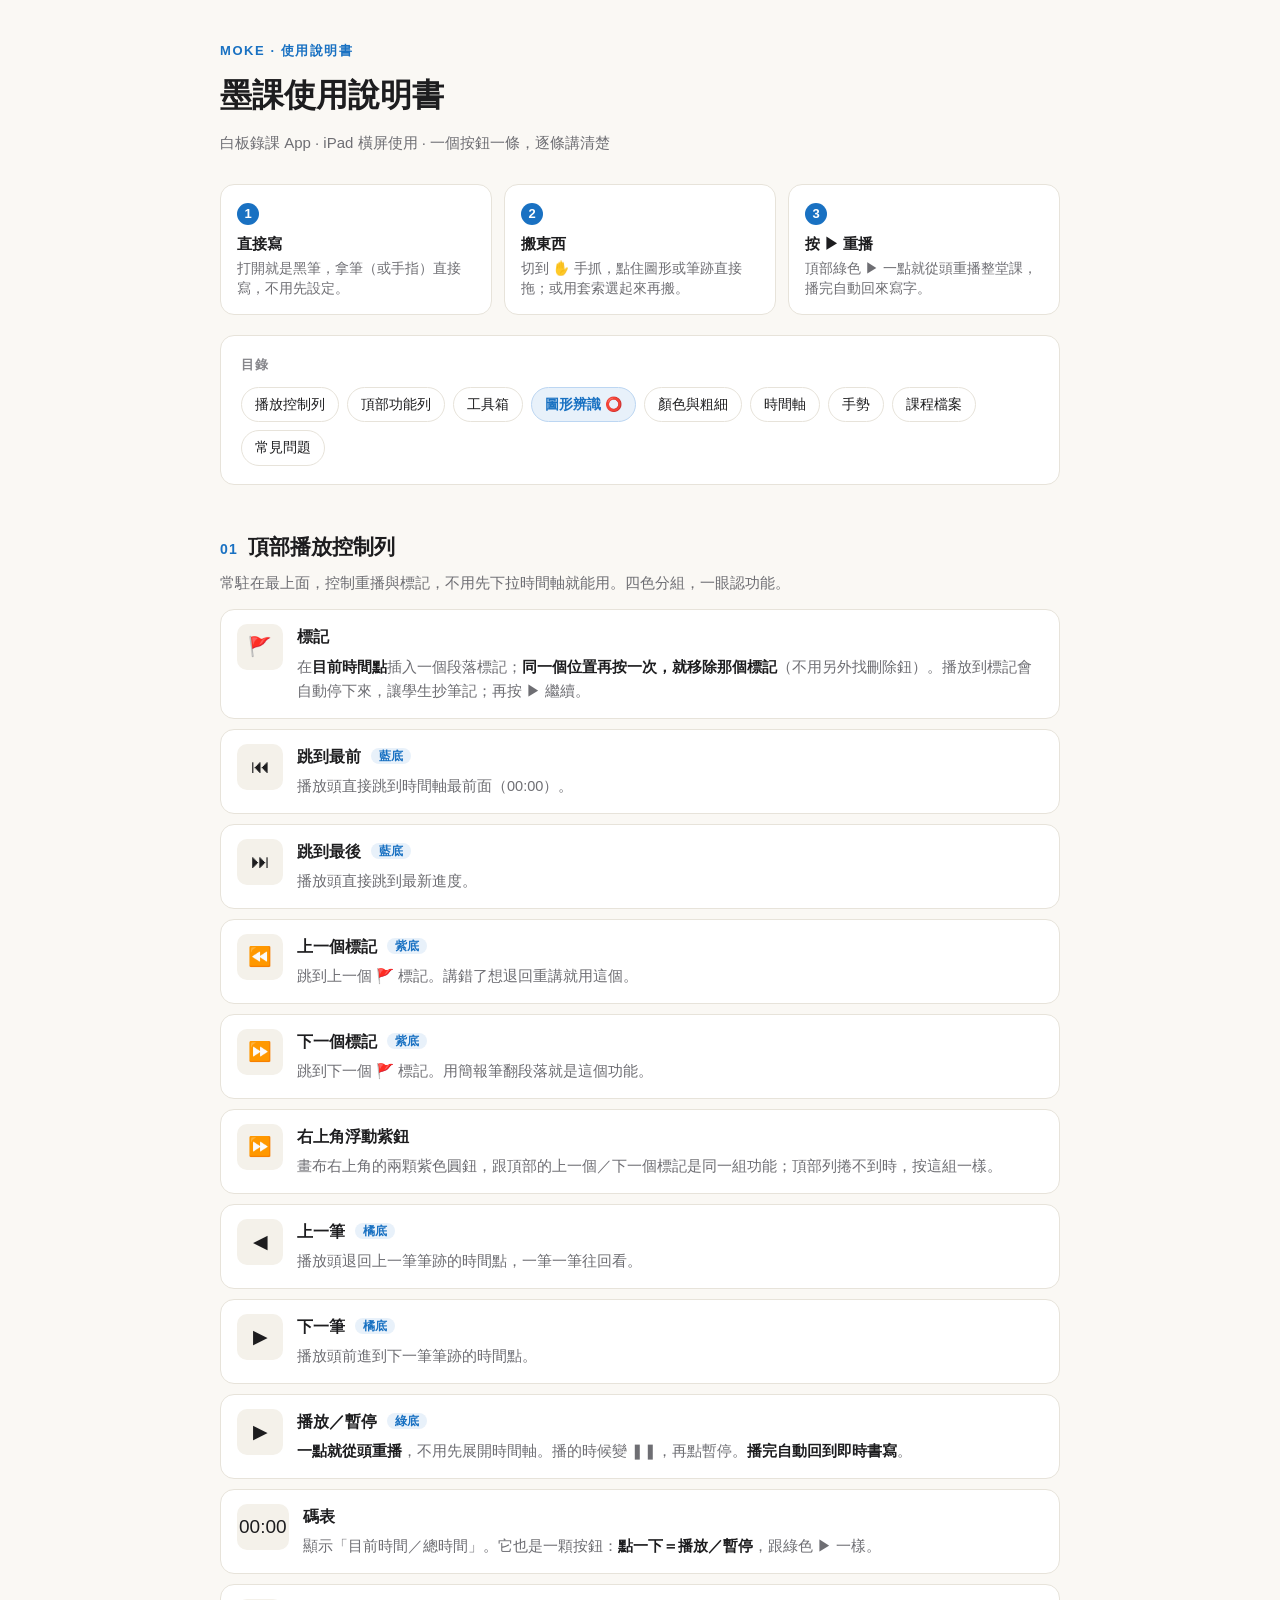
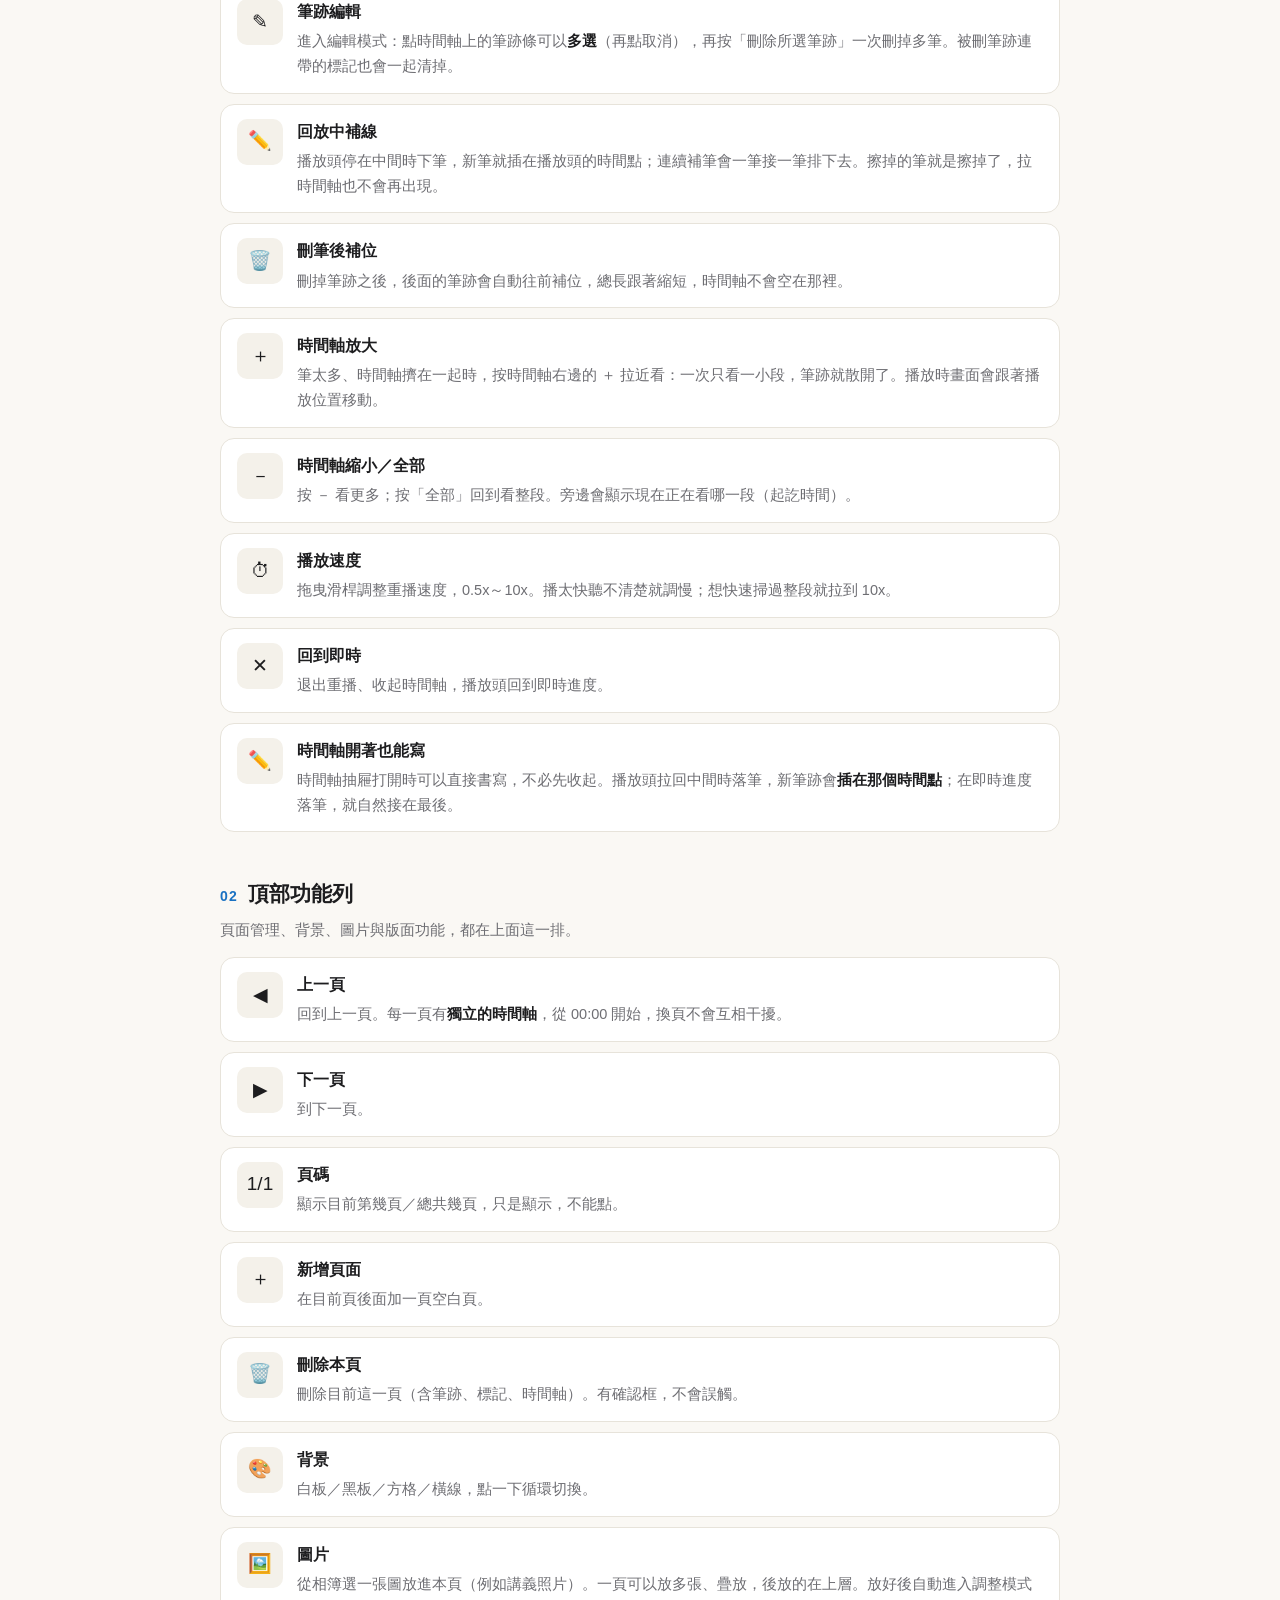
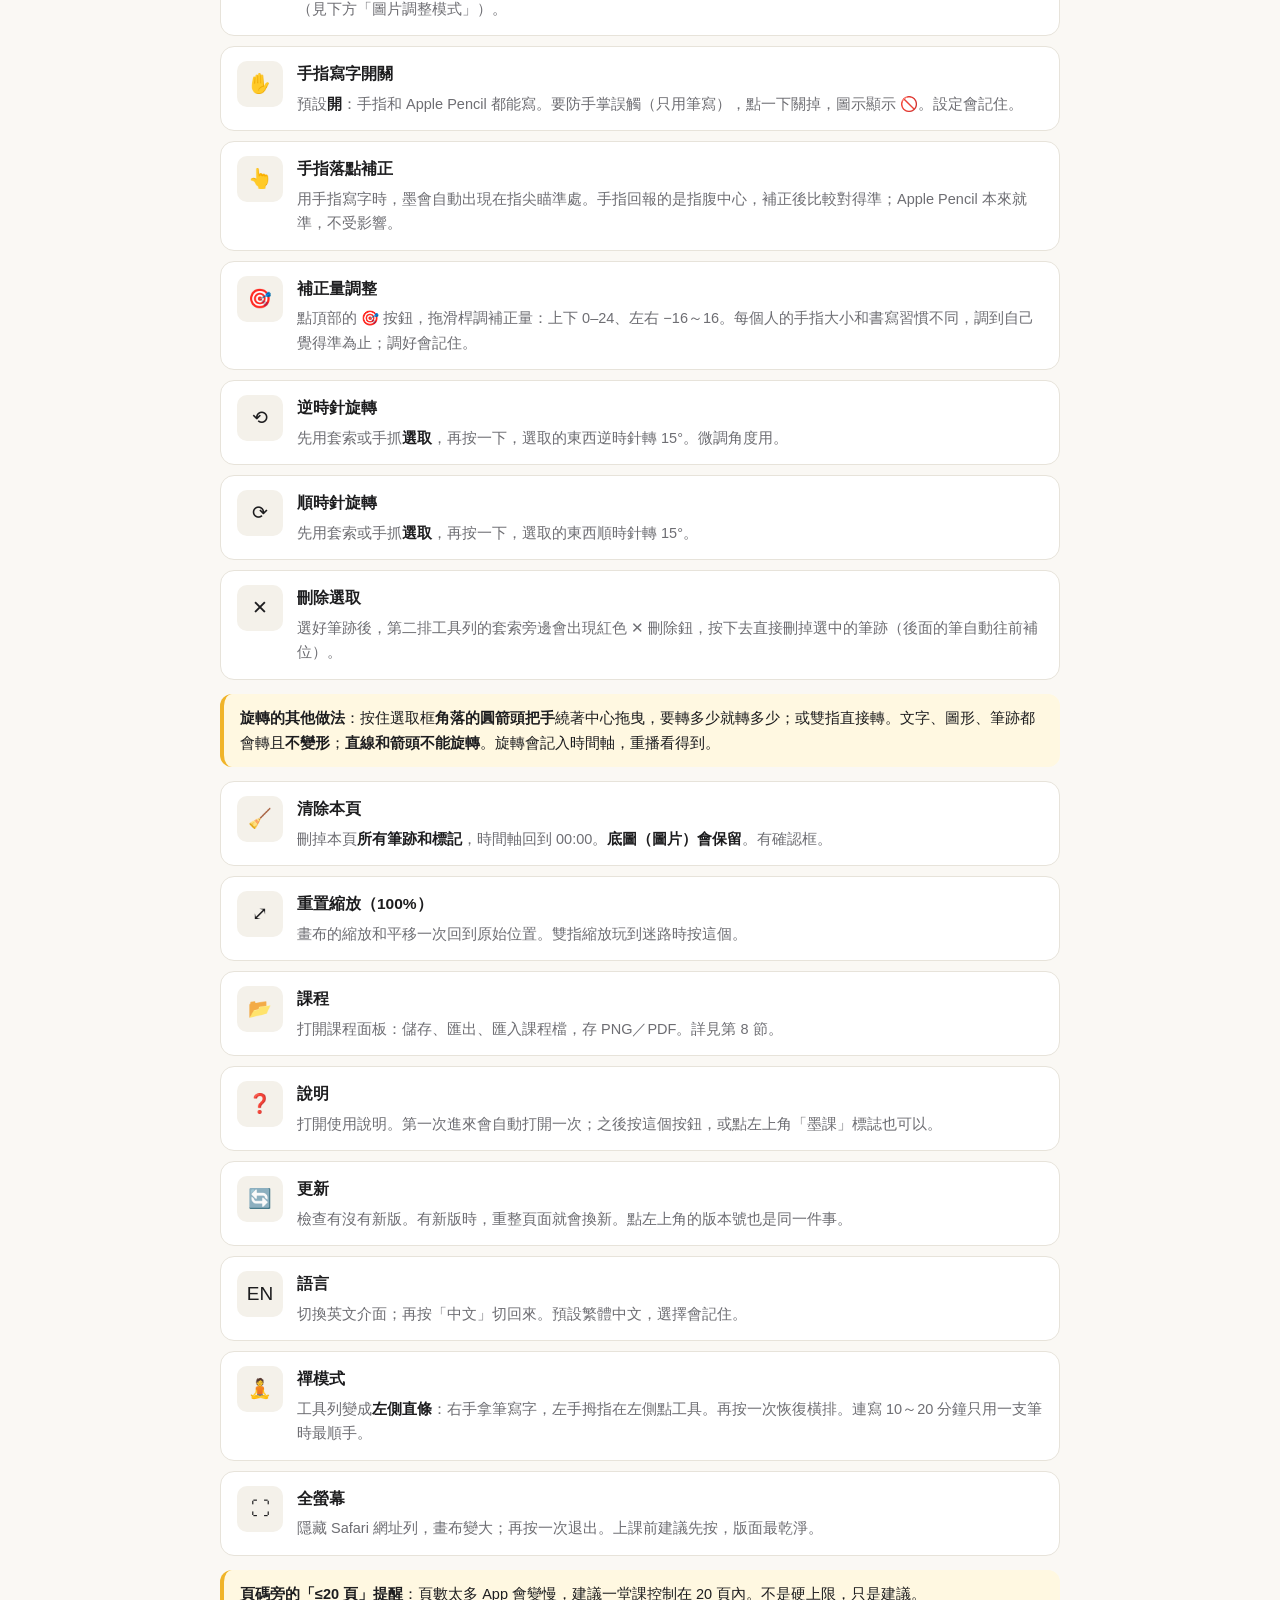
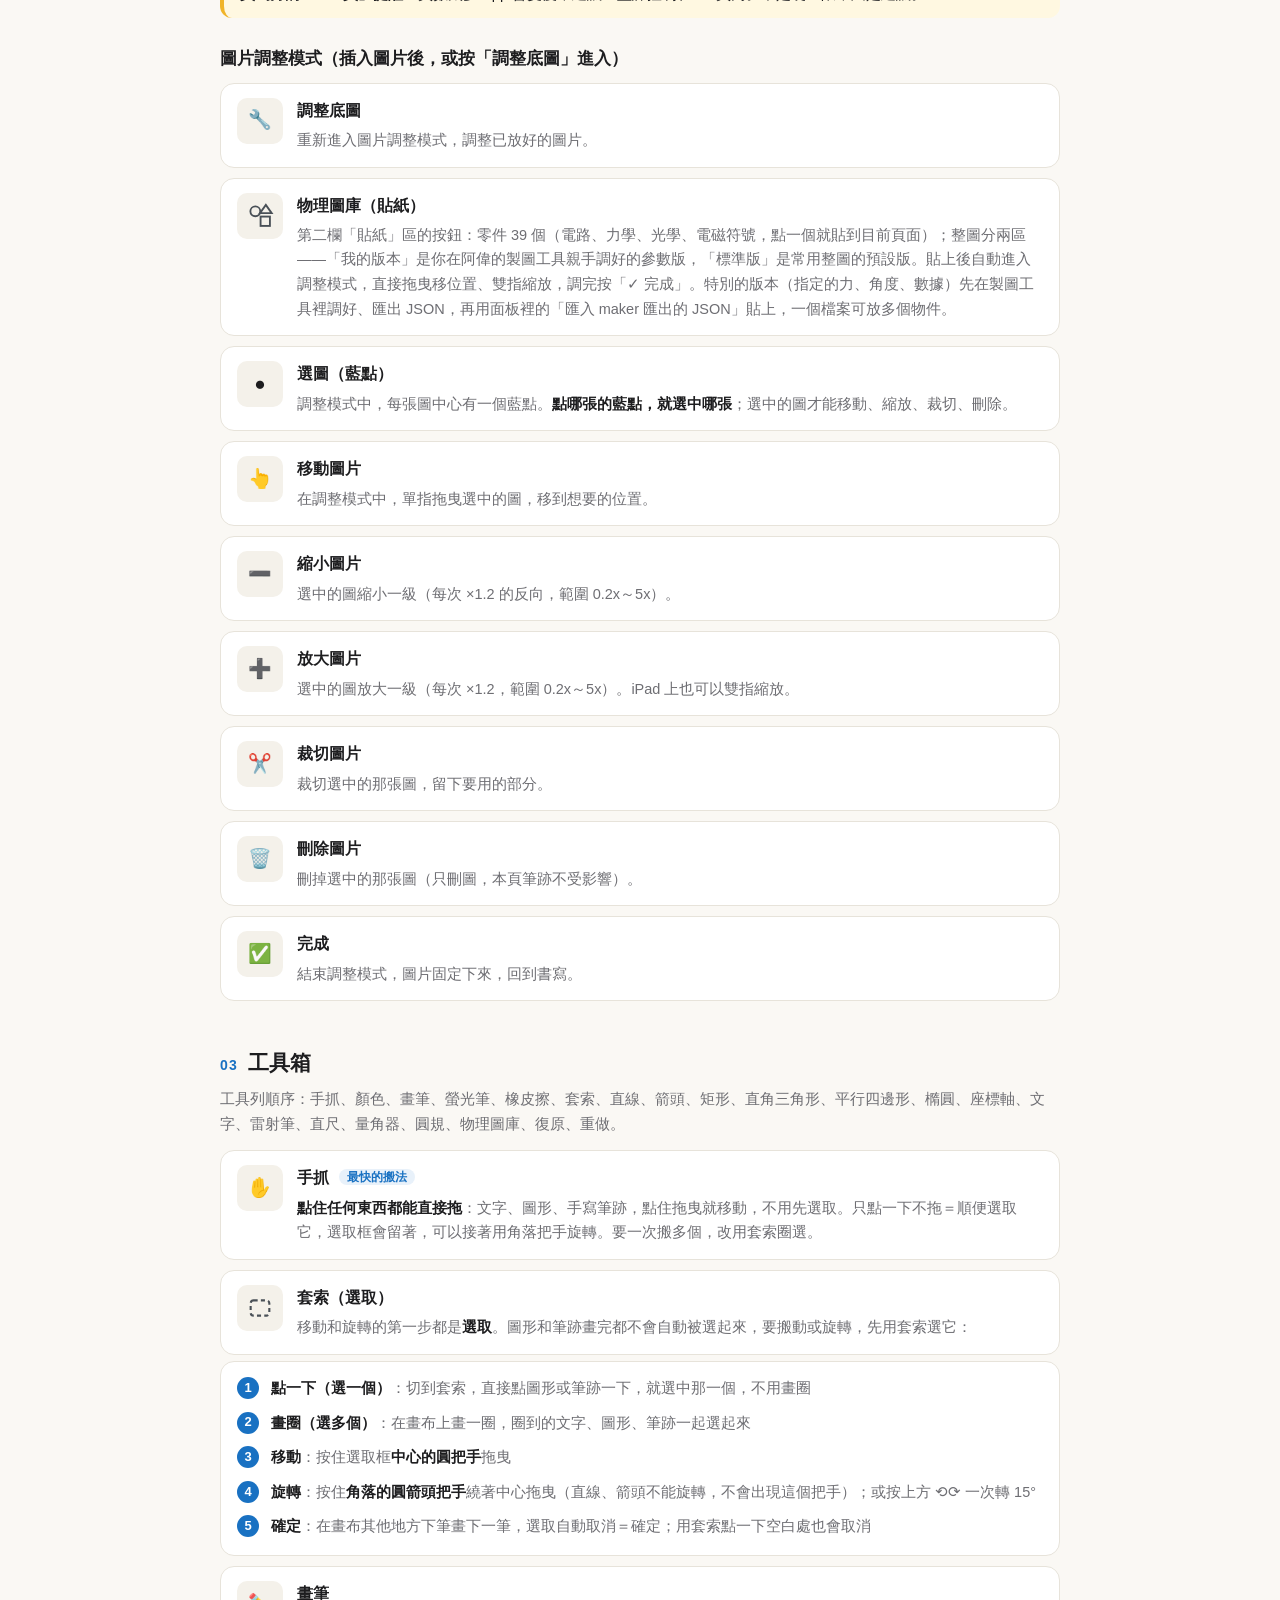
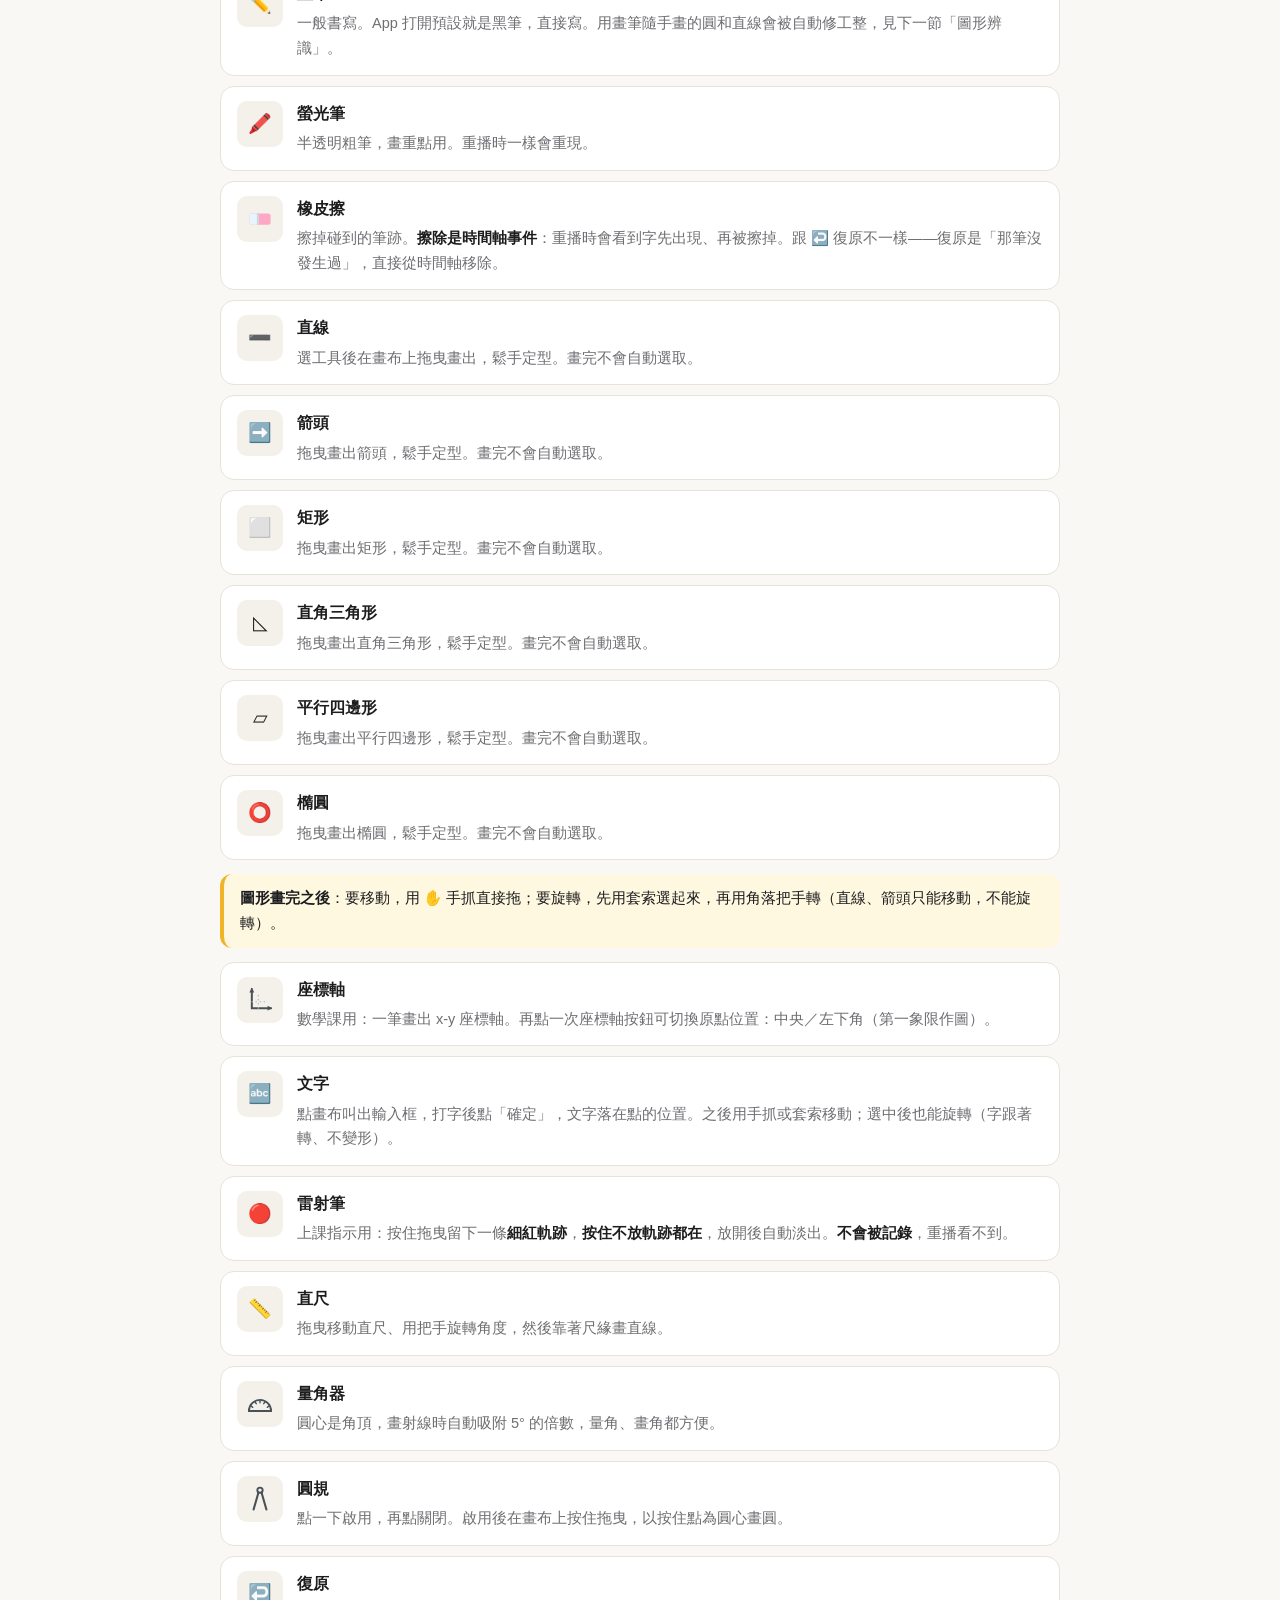
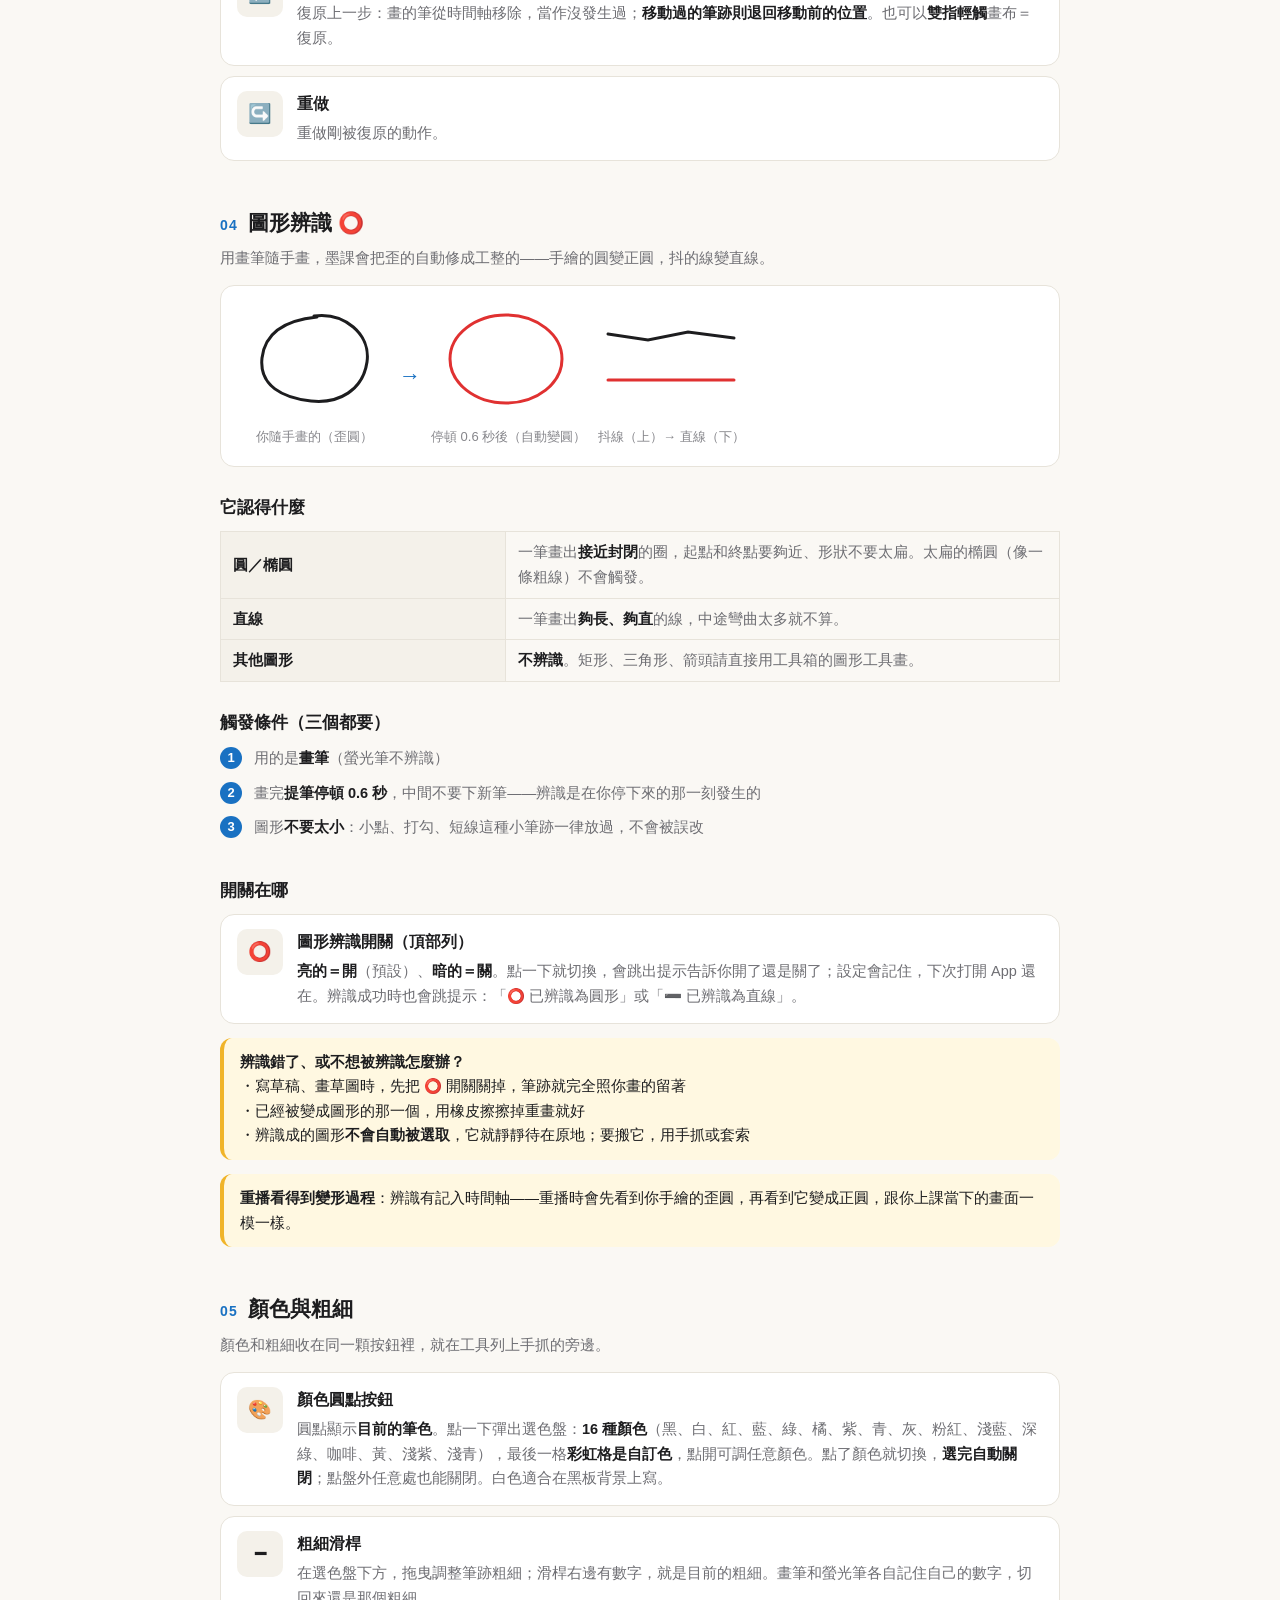
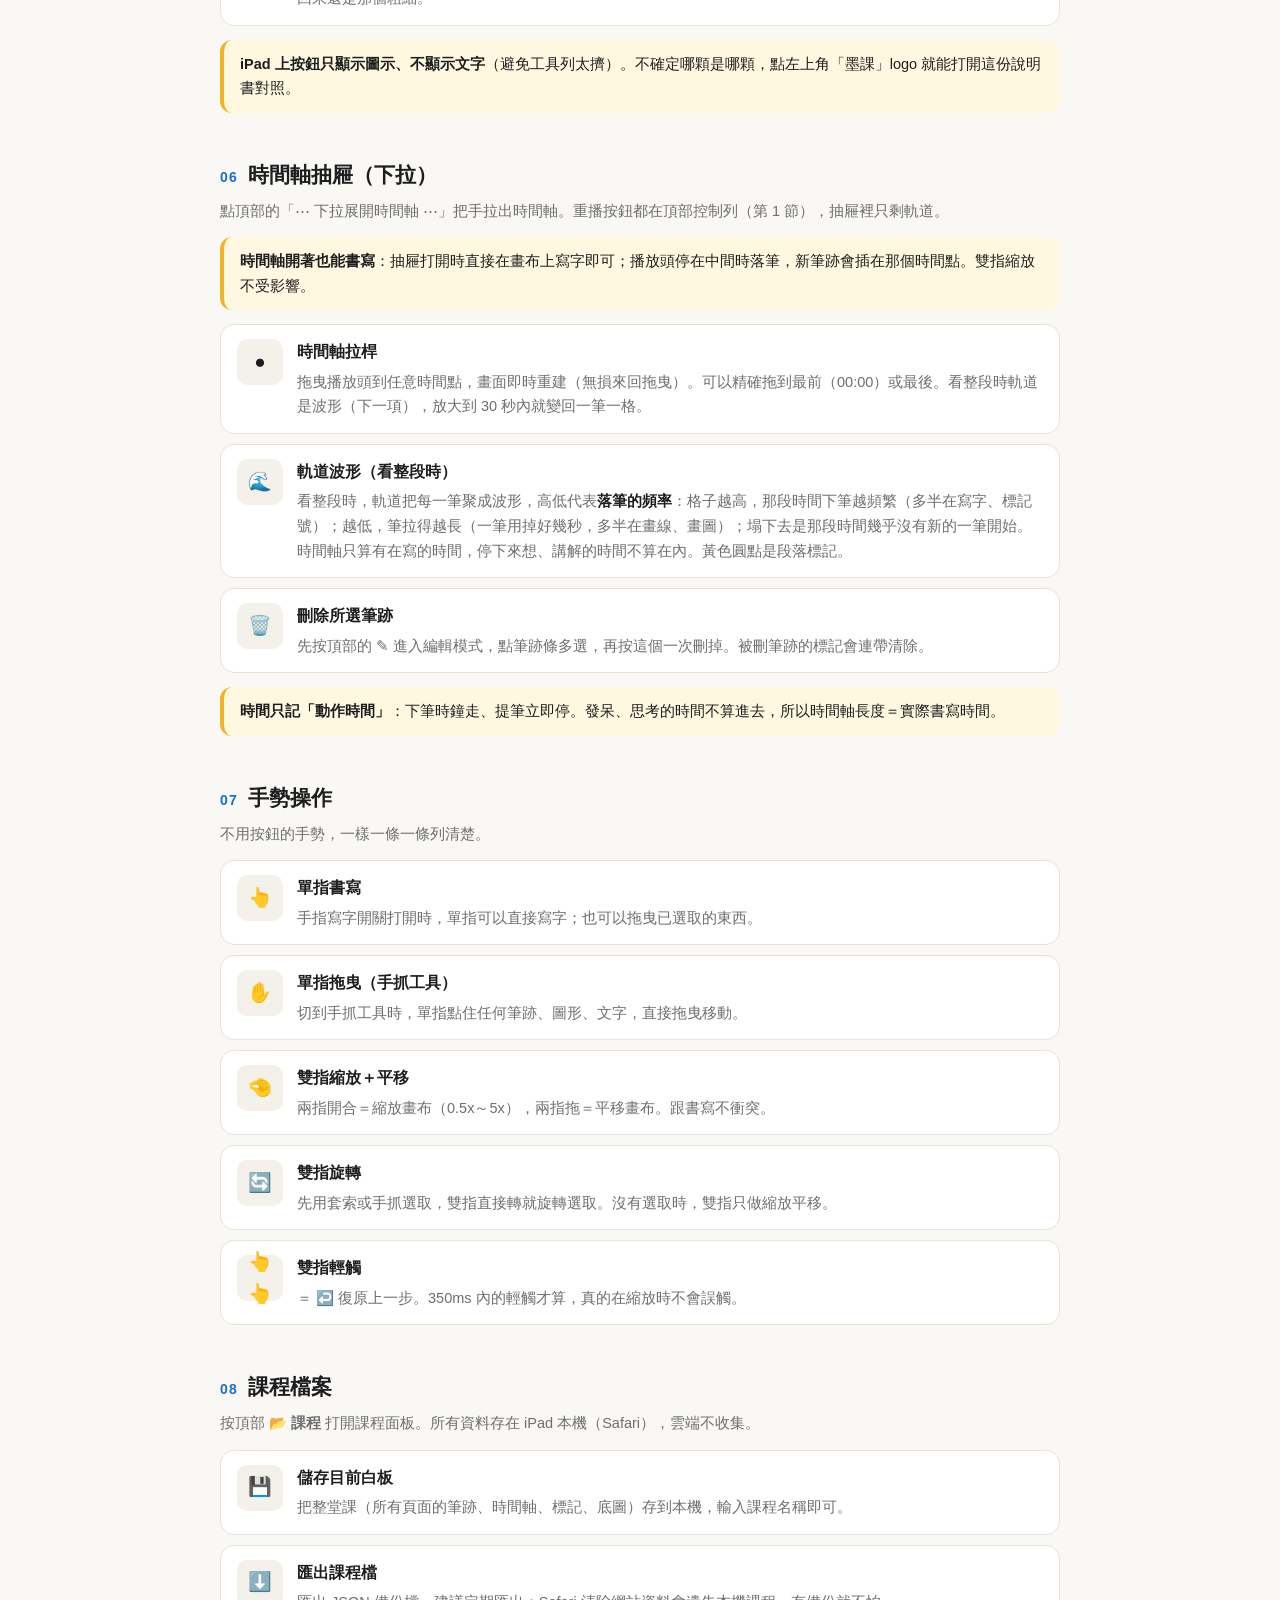
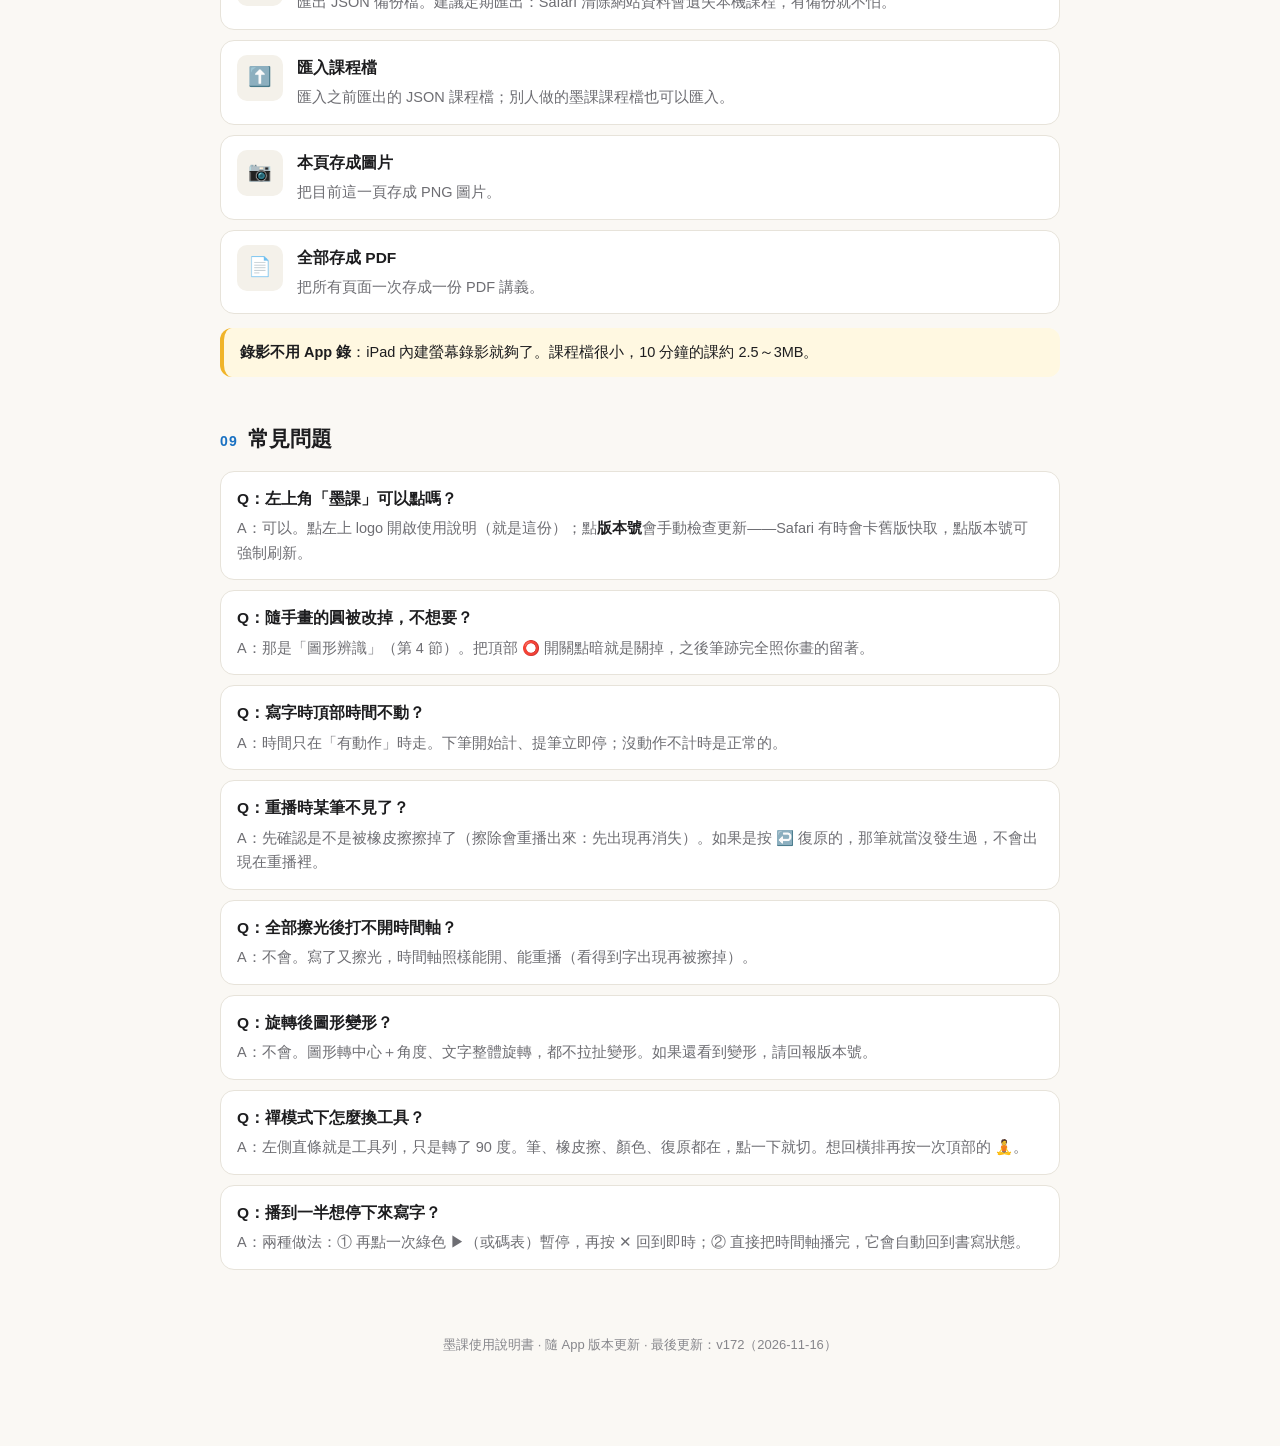
==== docs/manual.html @ 69ff6245 "v194: 選取刪除鈕移入第二排工具列（套索旁，紅色 ✕，選取時出現）；移除畫布浮動鈕（涵蓋 v191–v194，b4efc86）" ====
<!doctype html>
<html lang="zh-Hant">
<head>
<meta charset="utf-8" />
<meta name="viewport" content="width=device-width, initial-scale=1, viewport-fit=cover" />
<title>墨課使用說明書</title>
<style>
  :root{
    --ink:#1d1d1f; --muted:#6e6e73; --faint:#86868b;
    --bg:#faf8f4; --card:#ffffff; --line:#e7e3da;
    --accent:#1971c2; --accent-bg:#e8f1fa;
    --tip-bg:#fff8e1; --tip-line:#f0b429;
    --warn-bg:#fdecec; --warn-line:#e03131;
  }
  *{ box-sizing:border-box; }
  html{ scroll-behavior:smooth; }
  body{ margin:0; background:var(--bg); color:var(--ink);
    font-family:-apple-system,"PingFang TC","Microsoft JhengHei",sans-serif;
    line-height:1.7; -webkit-font-smoothing:antialiased; }
  .wrap{ max-width:880px; margin:0 auto; padding:40px 20px 90px; }
  header{ margin-bottom:28px; }
  header .kicker{ color:var(--accent); font-weight:700; font-size:13px; letter-spacing:.12em; margin:0 0 6px; }
  header h1{ font-size:32px; margin:0 0 8px; }
  header p{ color:var(--muted); margin:0; font-size:15px; }
  .quick{ display:grid; grid-template-columns:repeat(3,1fr); gap:12px; margin:24px 0 8px; }
  .quick .q{ background:var(--card); border:1px solid var(--line); border-radius:14px; padding:14px 16px; }
  .quick .q .n{ display:inline-flex; width:22px; height:22px; border-radius:50%;
    background:var(--accent); color:#fff; font-size:13px; font-weight:700;
    align-items:center; justify-content:center; margin-bottom:6px; }
  .quick .q b{ display:block; font-size:15px; margin-bottom:2px; }
  .quick .q span{ color:var(--muted); font-size:13.5px; line-height:1.55; display:block; }
  @media (max-width:640px){ .quick{ grid-template-columns:1fr; } }
  .toc{ background:var(--card); border:1px solid var(--line); border-radius:14px; padding:18px 20px; margin:20px 0 8px; }
  .toc .t{ font-size:13px; font-weight:700; color:var(--faint); letter-spacing:.1em; margin:0 0 10px; }
  .toc .links{ display:flex; flex-wrap:wrap; gap:8px; }
  .toc a{ color:var(--ink); text-decoration:none; font-size:14px;
    border:1px solid var(--line); border-radius:999px; padding:5px 13px; background:#fff; }
  .toc a:hover{ border-color:var(--accent); color:var(--accent); }
  .toc a.hot{ background:var(--accent-bg); border-color:#bcd6f2; color:var(--accent); font-weight:600; }
  section{ margin-top:44px; }
  h2{ font-size:21px; margin:0 0 6px; display:flex; align-items:baseline; gap:10px; }
  h2 .no{ color:var(--accent); font-size:14px; font-weight:700; letter-spacing:.08em; }
  .sec-lead{ color:var(--muted); font-size:14.5px; margin:0 0 14px; }
  h3{ font-size:16.5px; margin:26px 0 8px; }
  .item{ display:flex; gap:14px; background:var(--card); border:1px solid var(--line);
    border-radius:14px; padding:14px 16px; margin:10px 0; }
  .item .ic{ flex:0 0 46px; height:46px; border-radius:10px; background:#f4f1ea;
    display:flex; align-items:center; justify-content:center; font-size:19px; text-align:center; padding:2px; }
  .item .bd{ flex:1; min-width:0; }
  .item .nm{ font-weight:700; font-size:15.5px; }
  .item .nm .tag{ font-weight:600; font-size:12px; color:var(--accent);
    background:var(--accent-bg); border-radius:999px; padding:1px 8px; margin-left:6px; vertical-align:2px; }
  .item p{ margin:4px 0 0; color:var(--muted); font-size:14.5px; }
  .item p b{ color:var(--ink); }
  .steps{ counter-reset:st; margin:10px 0 0; padding:0; list-style:none; }
  .steps li{ counter-increment:st; position:relative; padding:0 0 10px 34px; color:var(--muted); font-size:14.5px; }
  .steps li::before{ content:counter(st); position:absolute; left:0; top:1px;
    width:22px; height:22px; border-radius:50%; background:var(--accent); color:#fff;
    font-size:13px; font-weight:700; display:flex; align-items:center; justify-content:center; }
  .steps li b{ color:var(--ink); }
  .tip, .warn{ border-radius:12px; padding:12px 16px; margin:14px 0; font-size:14.5px; }
  .tip{ background:var(--tip-bg); border-left:4px solid var(--tip-line); }
  .warn{ background:var(--warn-bg); border-left:4px solid var(--warn-line); }
  .demo{ background:var(--card); border:1px solid var(--line); border-radius:14px; padding:18px; margin:12px 0; }
  .demo .row{ display:flex; align-items:center; gap:10px; flex-wrap:wrap; }
  .demo .cap{ font-size:13px; color:var(--faint); text-align:center; margin-top:4px; }
  .demo figure{ margin:0; }
  .demo .arr{ color:var(--accent); font-size:22px; font-weight:700; }
  table.spec{ width:100%; border-collapse:collapse; margin:10px 0; font-size:14.5px; }
  table.spec th, table.spec td{ border:1px solid var(--line); padding:8px 12px; text-align:left; }
  table.spec th{ background:#f4f1ea; font-weight:700; width:34%; }
  table.spec td{ color:var(--muted); }
  table.spec td b{ color:var(--ink); }
  footer{ text-align:center; color:var(--faint); font-size:13px; margin-top:64px; }
</style>
</head>
<body>
<div class="wrap">

<header>
  <p class="kicker">MOKE · 使用說明書</p>
  <h1>墨課使用說明書</h1>
  <p>白板錄課 App · iPad 橫屏使用 · 一個按鈕一條，逐條講清楚</p>
</header>

<div class="quick">
  <div class="q"><span class="n">1</span><b>直接寫</b><span>打開就是黑筆，拿筆（或手指）直接寫，不用先設定。</span></div>
  <div class="q"><span class="n">2</span><b>搬東西</b><span>切到 ✋ 手抓，點住圖形或筆跡直接拖；或用套索選起來再搬。</span></div>
  <div class="q"><span class="n">3</span><b>按 ▶ 重播</b><span>頂部綠色 ▶ 一點就從頭重播整堂課，播完自動回來寫字。</span></div>
</div>

<nav class="toc">
  <p class="t">目錄</p>
  <div class="links">
    <a href="#sec-top">播放控制列</a>
    <a href="#sec-actions">頂部功能列</a>
    <a href="#sec-tools">工具箱</a>
    <a href="#sec-autoshape" class="hot">圖形辨識 ⭕</a>
    <a href="#sec-color">顏色與粗細</a>
    <a href="#sec-timeline">時間軸</a>
    <a href="#sec-gesture">手勢</a>
    <a href="#sec-lesson">課程檔案</a>
    <a href="#sec-faq">常見問題</a>
  </div>
</nav>
<section>
<h2 id="sec-top"><span class="no">01</span>頂部播放控制列</h2>
<p class="sec-lead">常駐在最上面，控制重播與標記，不用先下拉時間軸就能用。四色分組，一眼認功能。</p>

<div class="item"><div class="ic">🚩</div><div class="bd"><div class="nm">標記</div><p>在<b>目前時間點</b>插入一個段落標記；<b>同一個位置再按一次，就移除那個標記</b>（不用另外找刪除鈕）。播放到標記會自動停下來，讓學生抄筆記；再按 ▶ 繼續。</p></div></div>

<div class="item"><div class="ic">⏮</div><div class="bd"><div class="nm">跳到最前 <span class="tag">藍底</span></div><p>播放頭直接跳到時間軸最前面（00:00）。</p></div></div>

<div class="item"><div class="ic">⏭</div><div class="bd"><div class="nm">跳到最後 <span class="tag">藍底</span></div><p>播放頭直接跳到最新進度。</p></div></div>

<div class="item"><div class="ic">⏪</div><div class="bd"><div class="nm">上一個標記 <span class="tag">紫底</span></div><p>跳到上一個 🚩 標記。講錯了想退回重講就用這個。</p></div></div>

<div class="item"><div class="ic">⏩</div><div class="bd"><div class="nm">下一個標記 <span class="tag">紫底</span></div><p>跳到下一個 🚩 標記。用簡報筆翻段落就是這個功能。</p></div></div>
<div class="item"><div class="ic">⏩</div><div class="bd"><div class="nm">右上角浮動紫鈕</div><p>畫布右上角的兩顆紫色圓鈕，跟頂部的上一個／下一個標記是同一組功能；頂部列捲不到時，按這組一樣。</p></div></div>

<div class="item"><div class="ic">◀</div><div class="bd"><div class="nm">上一筆 <span class="tag">橘底</span></div><p>播放頭退回上一筆筆跡的時間點，一筆一筆往回看。</p></div></div>

<div class="item"><div class="ic">▶</div><div class="bd"><div class="nm">下一筆 <span class="tag">橘底</span></div><p>播放頭前進到下一筆筆跡的時間點。</p></div></div>

<div class="item"><div class="ic">▶</div><div class="bd"><div class="nm">播放／暫停 <span class="tag">綠底</span></div><p><b>一點就從頭重播</b>，不用先展開時間軸。播的時候變 ❚❚，再點暫停。<b>播完自動回到即時書寫</b>。</p></div></div>

<div class="item"><div class="ic">00:00</div><div class="bd"><div class="nm">碼表</div><p>顯示「目前時間／總時間」。它也是一顆按鈕：<b>點一下＝播放／暫停</b>，跟綠色 ▶ 一樣。</p></div></div>

<div class="item"><div class="ic">✎</div><div class="bd"><div class="nm">筆跡編輯</div><p>進入編輯模式：點時間軸上的筆跡條可以<b>多選</b>（再點取消），再按「刪除所選筆跡」一次刪掉多筆。被刪筆跡連帶的標記也會一起清掉。</p></div></div>
<div class="item"><div class="ic">✏️</div><div class="bd"><div class="nm">回放中補線</div><p>播放頭停在中間時下筆，新筆就插在播放頭的時間點；連續補筆會一筆接一筆排下去。擦掉的筆就是擦掉了，拉時間軸也不會再出現。</p></div></div>
<div class="item"><div class="ic">🗑️</div><div class="bd"><div class="nm">刪筆後補位</div><p>刪掉筆跡之後，後面的筆跡會自動往前補位，總長跟著縮短，時間軸不會空在那裡。</p></div></div>
<div class="item"><div class="ic">＋</div><div class="bd"><div class="nm">時間軸放大</div><p>筆太多、時間軸擠在一起時，按時間軸右邊的 ＋ 拉近看：一次只看一小段，筆跡就散開了。播放時畫面會跟著播放位置移動。</p></div></div>
<div class="item"><div class="ic">－</div><div class="bd"><div class="nm">時間軸縮小／全部</div><p>按 － 看更多；按「全部」回到看整段。旁邊會顯示現在正在看哪一段（起訖時間）。</p></div></div>

<div class="item"><div class="ic">⏱</div><div class="bd"><div class="nm">播放速度</div><p>拖曳滑桿調整重播速度，0.5x～10x。播太快聽不清楚就調慢；想快速掃過整段就拉到 10x。</p></div></div>

<div class="item"><div class="ic">✕</div><div class="bd"><div class="nm">回到即時</div><p>退出重播、收起時間軸，播放頭回到即時進度。</p></div></div>
<div class="item"><div class="ic">✏️</div><div class="bd"><div class="nm">時間軸開著也能寫</div><p>時間軸抽屜打開時可以直接書寫，不必先收起。播放頭拉回中間時落筆，新筆跡會<b>插在那個時間點</b>；在即時進度落筆，就自然接在最後。</p></div></div>

</section>

<section>
<h2 id="sec-actions"><span class="no">02</span>頂部功能列</h2>
<p class="sec-lead">頁面管理、背景、圖片與版面功能，都在上面這一排。</p>

<div class="item"><div class="ic">◀</div><div class="bd"><div class="nm">上一頁</div><p>回到上一頁。每一頁有<b>獨立的時間軸</b>，從 00:00 開始，換頁不會互相干擾。</p></div></div>

<div class="item"><div class="ic">▶</div><div class="bd"><div class="nm">下一頁</div><p>到下一頁。</p></div></div>

<div class="item"><div class="ic">1/1</div><div class="bd"><div class="nm">頁碼</div><p>顯示目前第幾頁／總共幾頁，只是顯示，不能點。</p></div></div>

<div class="item"><div class="ic">＋</div><div class="bd"><div class="nm">新增頁面</div><p>在目前頁後面加一頁空白頁。</p></div></div>

<div class="item"><div class="ic">🗑️</div><div class="bd"><div class="nm">刪除本頁</div><p>刪除目前這一頁（含筆跡、標記、時間軸）。有確認框，不會誤觸。</p></div></div>

<div class="item"><div class="ic">🎨</div><div class="bd"><div class="nm">背景</div><p>白板／黑板／方格／橫線，點一下循環切換。</p></div></div>

<div class="item"><div class="ic">🖼️</div><div class="bd"><div class="nm">圖片</div><p>從相簿選一張圖放進本頁（例如講義照片）。一頁可以放多張、疊放，後放的在上層。放好後自動進入調整模式（見下方「圖片調整模式」）。</p></div></div>

<div class="item"><div class="ic">✋</div><div class="bd"><div class="nm">手指寫字開關</div><p>預設<b>開</b>：手指和 Apple Pencil 都能寫。要防手掌誤觸（只用筆寫），點一下關掉，圖示顯示 🚫。設定會記住。</p></div></div>
<div class="item"><div class="ic">👆</div><div class="bd"><div class="nm">手指落點補正</div><p>用手指寫字時，墨會自動出現在指尖瞄準處。手指回報的是指腹中心，補正後比較對得準；Apple Pencil 本來就準，不受影響。</p></div></div>
<div class="item"><div class="ic">🎯</div><div class="bd"><div class="nm">補正量調整</div><p>點頂部的 🎯 按鈕，拖滑桿調補正量：上下 0–24、左右 −16～16。每個人的手指大小和書寫習慣不同，調到自己覺得準為止；調好會記住。</p></div></div>

<div class="item"><div class="ic">⟲</div><div class="bd"><div class="nm">逆時針旋轉</div><p>先用套索或手抓<b>選取</b>，再按一下，選取的東西逆時針轉 15°。微調角度用。</p></div></div>

<div class="item"><div class="ic">⟳</div><div class="bd"><div class="nm">順時針旋轉</div><p>先用套索或手抓<b>選取</b>，再按一下，選取的東西順時針轉 15°。</p></div></div>
<div class="item"><div class="ic">✕</div><div class="bd"><div class="nm">刪除選取</div><p>選好筆跡後，第二排工具列的套索旁邊會出現紅色 ✕ 刪除鈕，按下去直接刪掉選中的筆跡（後面的筆自動往前補位）。</p></div></div>

<div class="tip"><b>旋轉的其他做法</b>：按住選取框<b>角落的圓箭頭把手</b>繞著中心拖曳，要轉多少就轉多少；或雙指直接轉。文字、圖形、筆跡都會轉且<b>不變形</b>；<b>直線和箭頭不能旋轉</b>。旋轉會記入時間軸，重播看得到。</div>

<div class="item"><div class="ic">🧹</div><div class="bd"><div class="nm">清除本頁</div><p>刪掉本頁<b>所有筆跡和標記</b>，時間軸回到 00:00。<b>底圖（圖片）會保留</b>。有確認框。</p></div></div>

<div class="item"><div class="ic">⤢</div><div class="bd"><div class="nm">重置縮放（100%）</div><p>畫布的縮放和平移一次回到原始位置。雙指縮放玩到迷路時按這個。</p></div></div>

<div class="item"><div class="ic">📂</div><div class="bd"><div class="nm">課程</div><p>打開課程面板：儲存、匯出、匯入課程檔，存 PNG／PDF。詳見第 8 節。</p></div></div>
<div class="item"><div class="ic">❓</div><div class="bd"><div class="nm">說明</div><p>打開使用說明。第一次進來會自動打開一次；之後按這個按鈕，或點左上角「墨課」標誌也可以。</p></div></div>
<div class="item"><div class="ic">🔄</div><div class="bd"><div class="nm">更新</div><p>檢查有沒有新版。有新版時，重整頁面就會換新。點左上角的版本號也是同一件事。</p></div></div>
<div class="item"><div class="ic">EN</div><div class="bd"><div class="nm">語言</div><p>切換英文介面；再按「中文」切回來。預設繁體中文，選擇會記住。</p></div></div>

<div class="item"><div class="ic">🧘</div><div class="bd"><div class="nm">禪模式</div><p>工具列變成<b>左側直條</b>：右手拿筆寫字，左手拇指在左側點工具。再按一次恢復橫排。連寫 10～20 分鐘只用一支筆時最順手。</p></div></div>

<div class="item"><div class="ic">⛶</div><div class="bd"><div class="nm">全螢幕</div><p>隱藏 Safari 網址列，畫布變大；再按一次退出。上課前建議先按，版面最乾淨。</p></div></div>

<div class="tip"><b>頁碼旁的「≤20 頁」提醒</b>：頁數太多 App 會變慢，建議一堂課控制在 20 頁內。不是硬上限，只是建議。</div>

<h3>圖片調整模式（插入圖片後，或按「調整底圖」進入）</h3>

<div class="item"><div class="ic">🔧</div><div class="bd"><div class="nm">調整底圖</div><p>重新進入圖片調整模式，調整已放好的圖片。</p></div></div>
<div class="item"><div class="ic"><svg width="28" height="28" viewBox="0 0 48 48" aria-hidden="true"><g fill="none" stroke="#495057" stroke-width="3.2"><circle cx="16" cy="16" r="8.5"/><rect x="25" y="25" width="16" height="16"/><path d="M 34 5 L 44 19 L 24 19 Z"/></g></svg></div><div class="bd"><div class="nm">物理圖庫（貼紙）</div><p>第二欄「貼紙」區的按鈕：零件 39 個（電路、力學、光學、電磁符號，點一個就貼到目前頁面）；整圖分兩區——「我的版本」是你在阿偉的製圖工具親手調好的參數版，「標準版」是常用整圖的預設版。貼上後自動進入調整模式，直接拖曳移位置、雙指縮放，調完按「✓ 完成」。特別的版本（指定的力、角度、數據）先在製圖工具裡調好、匯出 JSON，再用面板裡的「匯入 maker 匯出的 JSON」貼上，一個檔案可放多個物件。</p></div></div>

<div class="item"><div class="ic">●</div><div class="bd"><div class="nm">選圖（藍點）</div><p>調整模式中，每張圖中心有一個藍點。<b>點哪張的藍點，就選中哪張</b>；選中的圖才能移動、縮放、裁切、刪除。</p></div></div>

<div class="item"><div class="ic">👆</div><div class="bd"><div class="nm">移動圖片</div><p>在調整模式中，單指拖曳選中的圖，移到想要的位置。</p></div></div>

<div class="item"><div class="ic">➖</div><div class="bd"><div class="nm">縮小圖片</div><p>選中的圖縮小一級（每次 ×1.2 的反向，範圍 0.2x～5x）。</p></div></div>

<div class="item"><div class="ic">➕</div><div class="bd"><div class="nm">放大圖片</div><p>選中的圖放大一級（每次 ×1.2，範圍 0.2x～5x）。iPad 上也可以雙指縮放。</p></div></div>

<div class="item"><div class="ic">✂️</div><div class="bd"><div class="nm">裁切圖片</div><p>裁切選中的那張圖，留下要用的部分。</p></div></div>

<div class="item"><div class="ic">🗑️</div><div class="bd"><div class="nm">刪除圖片</div><p>刪掉選中的那張圖（只刪圖，本頁筆跡不受影響）。</p></div></div>

<div class="item"><div class="ic">✅</div><div class="bd"><div class="nm">完成</div><p>結束調整模式，圖片固定下來，回到書寫。</p></div></div>

</section>

<section>
<h2 id="sec-tools"><span class="no">03</span>工具箱</h2>
<p class="sec-lead">工具列順序：手抓、顏色、畫筆、螢光筆、橡皮擦、套索、直線、箭頭、矩形、直角三角形、平行四邊形、橢圓、座標軸、文字、雷射筆、直尺、量角器、圓規、物理圖庫、復原、重做。</p>

<div class="item"><div class="ic">✋</div><div class="bd"><div class="nm">手抓 <span class="tag">最快的搬法</span></div><p><b>點住任何東西都能直接拖</b>：文字、圖形、手寫筆跡，點住拖曳就移動，不用先選取。只點一下不拖＝順便選取它，選取框會留著，可以接著用角落把手旋轉。要一次搬多個，改用套索圈選。</p></div></div>

<div class="item"><div class="ic"><svg width="28" height="28" viewBox="0 0 48 48" aria-hidden="true"><rect x="8" y="11" width="32" height="26" rx="5" fill="none" stroke="#495057" stroke-width="3.6" stroke-dasharray="7 5.5"/></svg></div><div class="bd"><div class="nm">套索（選取）</div><p>移動和旋轉的第一步都是<b>選取</b>。圖形和筆跡畫完都不會自動被選起來，要搬動或旋轉，先用套索選它：</p></div></div>

<ol class="steps" style="background:var(--card);border:1px solid var(--line);border-radius:14px;padding:14px 16px 6px;margin:-4px 0 10px">
<li><b>點一下（選一個）</b>：切到套索，直接點圖形或筆跡一下，就選中那一個，不用畫圈</li>
<li><b>畫圈（選多個）</b>：在畫布上畫一圈，圈到的文字、圖形、筆跡一起選起來</li>
<li><b>移動</b>：按住選取框<b>中心的圓把手</b>拖曳</li>
<li><b>旋轉</b>：按住<b>角落的圓箭頭把手</b>繞著中心拖曳（直線、箭頭不能旋轉，不會出現這個把手）；或按上方 ⟲⟳ 一次轉 15°</li>
<li><b>確定</b>：在畫布其他地方下筆畫下一筆，選取自動取消＝確定；用套索點一下空白處也會取消</li>
</ol>

<div class="item"><div class="ic">✏️</div><div class="bd"><div class="nm">畫筆</div><p>一般書寫。App 打開預設就是黑筆，直接寫。用畫筆隨手畫的圓和直線會被自動修工整，見下一節「圖形辨識」。</p></div></div>

<div class="item"><div class="ic">🖍️</div><div class="bd"><div class="nm">螢光筆</div><p>半透明粗筆，畫重點用。重播時一樣會重現。</p></div></div>

<div class="item"><div class="ic"><svg width="30" height="30" viewBox="0 0 48 48" aria-hidden="true"><rect x="7" y="15" width="34" height="18" rx="4" fill="#ffa8c5"/><rect x="7" y="15" width="15" height="18" rx="4" fill="#e7f5ff"/><rect x="19" y="15" width="3" height="18" fill="#ced4da"/></svg></div><div class="bd"><div class="nm">橡皮擦</div><p>擦掉碰到的筆跡。<b>擦除是時間軸事件</b>：重播時會看到字先出現、再被擦掉。跟 ↩️ 復原不一樣——復原是「那筆沒發生過」，直接從時間軸移除。</p></div></div>

<div class="item"><div class="ic">➖</div><div class="bd"><div class="nm">直線</div><p>選工具後在畫布上拖曳畫出，鬆手定型。畫完不會自動選取。</p></div></div>

<div class="item"><div class="ic">➡️</div><div class="bd"><div class="nm">箭頭</div><p>拖曳畫出箭頭，鬆手定型。畫完不會自動選取。</p></div></div>

<div class="item"><div class="ic">⬜</div><div class="bd"><div class="nm">矩形</div><p>拖曳畫出矩形，鬆手定型。畫完不會自動選取。</p></div></div>

<div class="item"><div class="ic">◺</div><div class="bd"><div class="nm">直角三角形</div><p>拖曳畫出直角三角形，鬆手定型。畫完不會自動選取。</p></div></div>

<div class="item"><div class="ic">▱</div><div class="bd"><div class="nm">平行四邊形</div><p>拖曳畫出平行四邊形，鬆手定型。畫完不會自動選取。</p></div></div>

<div class="item"><div class="ic">⭕</div><div class="bd"><div class="nm">橢圓</div><p>拖曳畫出橢圓，鬆手定型。畫完不會自動選取。</p></div></div>

<div class="tip"><b>圖形畫完之後</b>：要移動，用 ✋ 手抓直接拖；要旋轉，先用套索選起來，再用角落把手轉（直線、箭頭只能移動，不能旋轉）。</div>

<div class="item"><div class="ic"><svg width="28" height="28" viewBox="0 0 48 48" aria-hidden="true"><g stroke="#495057" stroke-width="3.4" stroke-linecap="round" fill="none"><path d="M 10 5 V 38 H 43"/></g><path d="M 10 3 L 5.8 11 L 14.2 11 Z" fill="#495057"/><path d="M 45 38 L 37 33.8 L 37 42.2 Z" fill="#495057"/><g stroke="#adb5bd" stroke-width="2"><line x1="10" y1="27" x2="34" y2="27" stroke-dasharray="1 6" stroke-linecap="round"/><line x1="21" y1="38" x2="21" y2="14" stroke-dasharray="1 6" stroke-linecap="round"/></g></svg></div><div class="bd"><div class="nm">座標軸</div><p>數學課用：一筆畫出 x-y 座標軸。再點一次座標軸按鈕可切換原點位置：中央／左下角（第一象限作圖）。</p></div></div>

<div class="item"><div class="ic">🔤</div><div class="bd"><div class="nm">文字</div><p>點畫布叫出輸入框，打字後點「確定」，文字落在點的位置。之後用手抓或套索移動；選中後也能旋轉（字跟著轉、不變形）。</p></div></div>

<div class="item"><div class="ic">🔴</div><div class="bd"><div class="nm">雷射筆</div><p>上課指示用：按住拖曳留下一條<b>細紅軌跡</b>，<b>按住不放軌跡都在</b>，放開後自動淡出。<b>不會被記錄</b>，重播看不到。</p></div></div>

<div class="item"><div class="ic">📏</div><div class="bd"><div class="nm">直尺</div><p>拖曳移動直尺、用把手旋轉角度，然後靠著尺緣畫直線。</p></div></div>

<div class="item"><div class="ic"><svg width="28" height="28" viewBox="0 0 48 48" aria-hidden="true"><path d="M 5 36 A 19 19 0 0 1 43 36 Z" fill="none" stroke="#495057" stroke-width="3.2"/><g stroke="#495057" stroke-width="2.4" stroke-linecap="round"><line x1="8.7" y1="27.5" x2="11.5" y2="29.7"/><line x1="15.5" y1="20.6" x2="17.6" y2="23.4"/><line x1="24" y1="18.2" x2="24" y2="21.8"/><line x1="32.5" y1="20.6" x2="30.4" y2="23.4"/><line x1="39.3" y1="27.5" x2="36.5" y2="29.7"/></g></svg></div><div class="bd"><div class="nm">量角器</div><p>圓心是角頂，畫射線時自動吸附 5° 的倍數，量角、畫角都方便。</p></div></div>

<div class="item"><div class="ic"><svg width="28" height="28" viewBox="0 0 48 48" aria-hidden="true"><circle cx="24" cy="9" r="4.6" fill="none" stroke="#495057" stroke-width="3.2"/><g stroke="#495057" stroke-width="3.6" stroke-linecap="round"><line x1="21.5" y1="12.5" x2="13" y2="42"/><line x1="26.5" y1="12.5" x2="35" y2="42"/></g></svg></div><div class="bd"><div class="nm">圓規</div><p>點一下啟用，再點關閉。啟用後在畫布上按住拖曳，以按住點為圓心畫圓。</p></div></div>

<div class="item"><div class="ic">↩️</div><div class="bd"><div class="nm">復原</div><p>復原上一步：畫的筆從時間軸移除，當作沒發生過；<b>移動過的筆跡則退回移動前的位置</b>。也可以<b>雙指輕觸</b>畫布＝復原。</p></div></div>

<div class="item"><div class="ic">↪️</div><div class="bd"><div class="nm">重做</div><p>重做剛被復原的動作。</p></div></div>

</section>

<section>
<h2 id="sec-autoshape"><span class="no">04</span>圖形辨識 ⭕</h2>
<p class="sec-lead">用畫筆隨手畫，墨課會把歪的自動修成工整的——手繪的圓變正圓，抖的線變直線。</p>

<div class="demo">
  <div class="row">
    <figure>
      <svg width="150" height="110" viewBox="0 0 150 110" aria-label="手繪的歪圓">
        <path d="M75 12 C 105 8, 132 30, 128 58 C 124 86, 100 100, 72 97 C 44 94, 20 82, 23 54 C 26 28, 48 16, 78 13" fill="none" stroke="#1d1d1f" stroke-width="3" stroke-linecap="round"/>
      </svg>
      <div class="cap">你隨手畫的（歪圓）</div>
    </figure>
    <div class="arr">→</div>
    <figure>
      <svg width="150" height="110" viewBox="0 0 150 110" aria-label="辨識後的正圓">
        <ellipse cx="75" cy="55" rx="56" ry="44" fill="none" stroke="#e03131" stroke-width="3"/>
      </svg>
      <div class="cap">停頓 0.6 秒後（自動變圓）</div>
    </figure>
    <figure>
      <svg width="150" height="110" viewBox="0 0 150 110" aria-label="手繪的抖線與辨識後的直線">
        <path d="M12 30 L 52 36 L 92 28 L 138 34" fill="none" stroke="#1d1d1f" stroke-width="3" stroke-linecap="round"/>
        <line x1="12" y1="76" x2="138" y2="76" stroke="#e03131" stroke-width="3" stroke-linecap="round"/>
      </svg>
      <div class="cap">抖線（上）→ 直線（下）</div>
    </figure>
  </div>
</div>

<h3>它認得什麼</h3>

<table class="spec">
  <tr><th>圓／橢圓</th><td>一筆畫出<b>接近封閉</b>的圈，起點和終點要夠近、形狀不要太扁。太扁的橢圓（像一條粗線）不會觸發。</td></tr>
  <tr><th>直線</th><td>一筆畫出<b>夠長、夠直</b>的線，中途彎曲太多就不算。</td></tr>
  <tr><th>其他圖形</th><td><b>不辨識</b>。矩形、三角形、箭頭請直接用工具箱的圖形工具畫。</td></tr>
</table>

<h3>觸發條件（三個都要）</h3>

<ol class="steps">
  <li>用的是<b>畫筆</b>（螢光筆不辨識）</li>
  <li>畫完<b>提筆停頓 0.6 秒</b>，中間不要下新筆——辨識是在你停下來的那一刻發生的</li>
  <li>圖形<b>不要太小</b>：小點、打勾、短線這種小筆跡一律放過，不會被誤改</li>
</ol>

<h3>開關在哪</h3>

<div class="item"><div class="ic">⭕</div><div class="bd"><div class="nm">圖形辨識開關（頂部列）</div><p><b>亮的＝開</b>（預設）、<b>暗的＝關</b>。點一下就切換，會跳出提示告訴你開了還是關了；設定會記住，下次打開 App 還在。辨識成功時也會跳提示：「⭕ 已辨識為圓形」或「➖ 已辨識為直線」。</p></div></div>

<div class="tip"><b>辨識錯了、或不想被辨識怎麼辦？</b><br>・寫草稿、畫草圖時，先把 ⭕ 開關關掉，筆跡就完全照你畫的留著<br>・已經被變成圖形的那一個，用橡皮擦擦掉重畫就好<br>・辨識成的圖形<b>不會自動被選取</b>，它就靜靜待在原地；要搬它，用手抓或套索</div>

<div class="tip"><b>重播看得到變形過程</b>：辨識有記入時間軸——重播時會先看到你手繪的歪圓，再看到它變成正圓，跟你上課當下的畫面一模一樣。</div>

</section>

<section>
<h2 id="sec-color"><span class="no">05</span>顏色與粗細</h2>
<p class="sec-lead">顏色和粗細收在同一顆按鈕裡，就在工具列上手抓的旁邊。</p>

<div class="item"><div class="ic">🎨</div><div class="bd"><div class="nm">顏色圓點按鈕</div><p>圓點顯示<b>目前的筆色</b>。點一下彈出選色盤：<b>16 種顏色</b>（黑、白、紅、藍、綠、橘、紫、青、灰、粉紅、淺藍、深綠、咖啡、黃、淺紫、淺青），最後一格<b>彩虹格是自訂色</b>，點開可調任意顏色。點了顏色就切換，<b>選完自動關閉</b>；點盤外任意處也能關閉。白色適合在黑板背景上寫。</p></div></div>

<div class="item"><div class="ic">━</div><div class="bd"><div class="nm">粗細滑桿</div><p>在選色盤下方，拖曳調整筆跡粗細；滑桿右邊有數字，就是目前的粗細。畫筆和螢光筆各自記住自己的數字，切回來還是那個粗細。</p></div></div>

<div class="tip"><b>iPad 上按鈕只顯示圖示、不顯示文字</b>（避免工具列太擠）。不確定哪顆是哪顆，點左上角「墨課」logo 就能打開這份說明書對照。</div>

</section>

<section>
<h2 id="sec-timeline"><span class="no">06</span>時間軸抽屜（下拉）</h2>
<p class="sec-lead">點頂部的「⋯ 下拉展開時間軸 ⋯」把手拉出時間軸。重播按鈕都在頂部控制列（第 1 節），抽屜裡只剩軌道。</p>

<div class="tip"><b>時間軸開著也能書寫</b>：抽屜打開時直接在畫布上寫字即可；播放頭停在中間時落筆，新筆跡會插在那個時間點。雙指縮放不受影響。</div>

<div class="item"><div class="ic">●</div><div class="bd"><div class="nm">時間軸拉桿</div><p>拖曳播放頭到任意時間點，畫面即時重建（無損來回拖曳）。可以精確拖到最前（00:00）或最後。看整段時軌道是波形（下一項），放大到 30 秒內就變回一筆一格。</p></div></div>

<div class="item"><div class="ic">🌊</div><div class="bd"><div class="nm">軌道波形（看整段時）</div><p>看整段時，軌道把每一筆聚成波形，高低代表<b>落筆的頻率</b>：格子越高，那段時間下筆越頻繁（多半在寫字、標記號）；越低，筆拉得越長（一筆用掉好幾秒，多半在畫線、畫圖）；塌下去是那段時間幾乎沒有新的一筆開始。時間軸只算有在寫的時間，停下來想、講解的時間不算在內。黃色圓點是段落標記。</p></div></div>

<div class="item"><div class="ic">🗑️</div><div class="bd"><div class="nm">刪除所選筆跡</div><p>先按頂部的 ✎ 進入編輯模式，點筆跡條多選，再按這個一次刪掉。被刪筆跡的標記會連帶清除。</p></div></div>

<div class="tip"><b>時間只記「動作時間」</b>：下筆時鐘走、提筆立即停。發呆、思考的時間不算進去，所以時間軸長度＝實際書寫時間。</div>

</section>

<section>
<h2 id="sec-gesture"><span class="no">07</span>手勢操作</h2>
<p class="sec-lead">不用按鈕的手勢，一樣一條一條列清楚。</p>

<div class="item"><div class="ic">👆</div><div class="bd"><div class="nm">單指書寫</div><p>手指寫字開關打開時，單指可以直接寫字；也可以拖曳已選取的東西。</p></div></div>

<div class="item"><div class="ic">✋</div><div class="bd"><div class="nm">單指拖曳（手抓工具）</div><p>切到手抓工具時，單指點住任何筆跡、圖形、文字，直接拖曳移動。</p></div></div>

<div class="item"><div class="ic">🤏</div><div class="bd"><div class="nm">雙指縮放＋平移</div><p>兩指開合＝縮放畫布（0.5x～5x），兩指拖＝平移畫布。跟書寫不衝突。</p></div></div>

<div class="item"><div class="ic">🔄</div><div class="bd"><div class="nm">雙指旋轉</div><p>先用套索或手抓選取，雙指直接轉就旋轉選取。沒有選取時，雙指只做縮放平移。</p></div></div>

<div class="item"><div class="ic">👆👆</div><div class="bd"><div class="nm">雙指輕觸</div><p>＝ ↩️ 復原上一步。350ms 內的輕觸才算，真的在縮放時不會誤觸。</p></div></div>

</section>

<section>
<h2 id="sec-lesson"><span class="no">08</span>課程檔案</h2>
<p class="sec-lead">按頂部 <b>📂 課程</b> 打開課程面板。所有資料存在 iPad 本機（Safari），雲端不收集。</p>

<div class="item"><div class="ic">💾</div><div class="bd"><div class="nm">儲存目前白板</div><p>把整堂課（所有頁面的筆跡、時間軸、標記、底圖）存到本機，輸入課程名稱即可。</p></div></div>

<div class="item"><div class="ic">⬇️</div><div class="bd"><div class="nm">匯出課程檔</div><p>匯出 JSON 備份檔。建議定期匯出：Safari 清除網站資料會遺失本機課程，有備份就不怕。</p></div></div>

<div class="item"><div class="ic">⬆️</div><div class="bd"><div class="nm">匯入課程檔</div><p>匯入之前匯出的 JSON 課程檔；別人做的墨課課程檔也可以匯入。</p></div></div>

<div class="item"><div class="ic">📷</div><div class="bd"><div class="nm">本頁存成圖片</div><p>把目前這一頁存成 PNG 圖片。</p></div></div>

<div class="item"><div class="ic">📄</div><div class="bd"><div class="nm">全部存成 PDF</div><p>把所有頁面一次存成一份 PDF 講義。</p></div></div>

<div class="tip"><b>錄影不用 App 錄</b>：iPad 內建螢幕錄影就夠了。課程檔很小，10 分鐘的課約 2.5～3MB。</div>

</section>

<section>
<h2 id="sec-faq"><span class="no">09</span>常見問題</h2>
<p class="sec-lead"></p>

<div class="item"><div class="bd"><div class="nm">Q：左上角「墨課」可以點嗎？</div><p>A：可以。點左上 logo 開啟使用說明（就是這份）；點<b>版本號</b>會手動檢查更新——Safari 有時會卡舊版快取，點版本號可強制刷新。</p></div></div>

<div class="item"><div class="bd"><div class="nm">Q：隨手畫的圓被改掉，不想要？</div><p>A：那是「圖形辨識」（第 4 節）。把頂部 ⭕ 開關點暗就是關掉，之後筆跡完全照你畫的留著。</p></div></div>

<div class="item"><div class="bd"><div class="nm">Q：寫字時頂部時間不動？</div><p>A：時間只在「有動作」時走。下筆開始計、提筆立即停；沒動作不計時是正常的。</p></div></div>

<div class="item"><div class="bd"><div class="nm">Q：重播時某筆不見了？</div><p>A：先確認是不是被橡皮擦擦掉了（擦除會重播出來：先出現再消失）。如果是按 ↩️ 復原的，那筆就當沒發生過，不會出現在重播裡。</p></div></div>

<div class="item"><div class="bd"><div class="nm">Q：全部擦光後打不開時間軸？</div><p>A：不會。寫了又擦光，時間軸照樣能開、能重播（看得到字出現再被擦掉）。</p></div></div>

<div class="item"><div class="bd"><div class="nm">Q：旋轉後圖形變形？</div><p>A：不會。圖形轉中心＋角度、文字整體旋轉，都不拉扯變形。如果還看到變形，請回報版本號。</p></div></div>

<div class="item"><div class="bd"><div class="nm">Q：禪模式下怎麼換工具？</div><p>A：左側直條就是工具列，只是轉了 90 度。筆、橡皮擦、顏色、復原都在，點一下就切。想回橫排再按一次頂部的 🧘。</p></div></div>

<div class="item"><div class="bd"><div class="nm">Q：播到一半想停下來寫字？</div><p>A：兩種做法：① 再點一次綠色 ▶（或碼表）暫停，再按 ✕ 回到即時；② 直接把時間軸播完，它會自動回到書寫狀態。</p></div></div>

</section>
<footer>墨課使用說明書 · 隨 App 版本更新 · 最後更新：v172（2026-11-16）</footer>

</div>
</body>
</html>
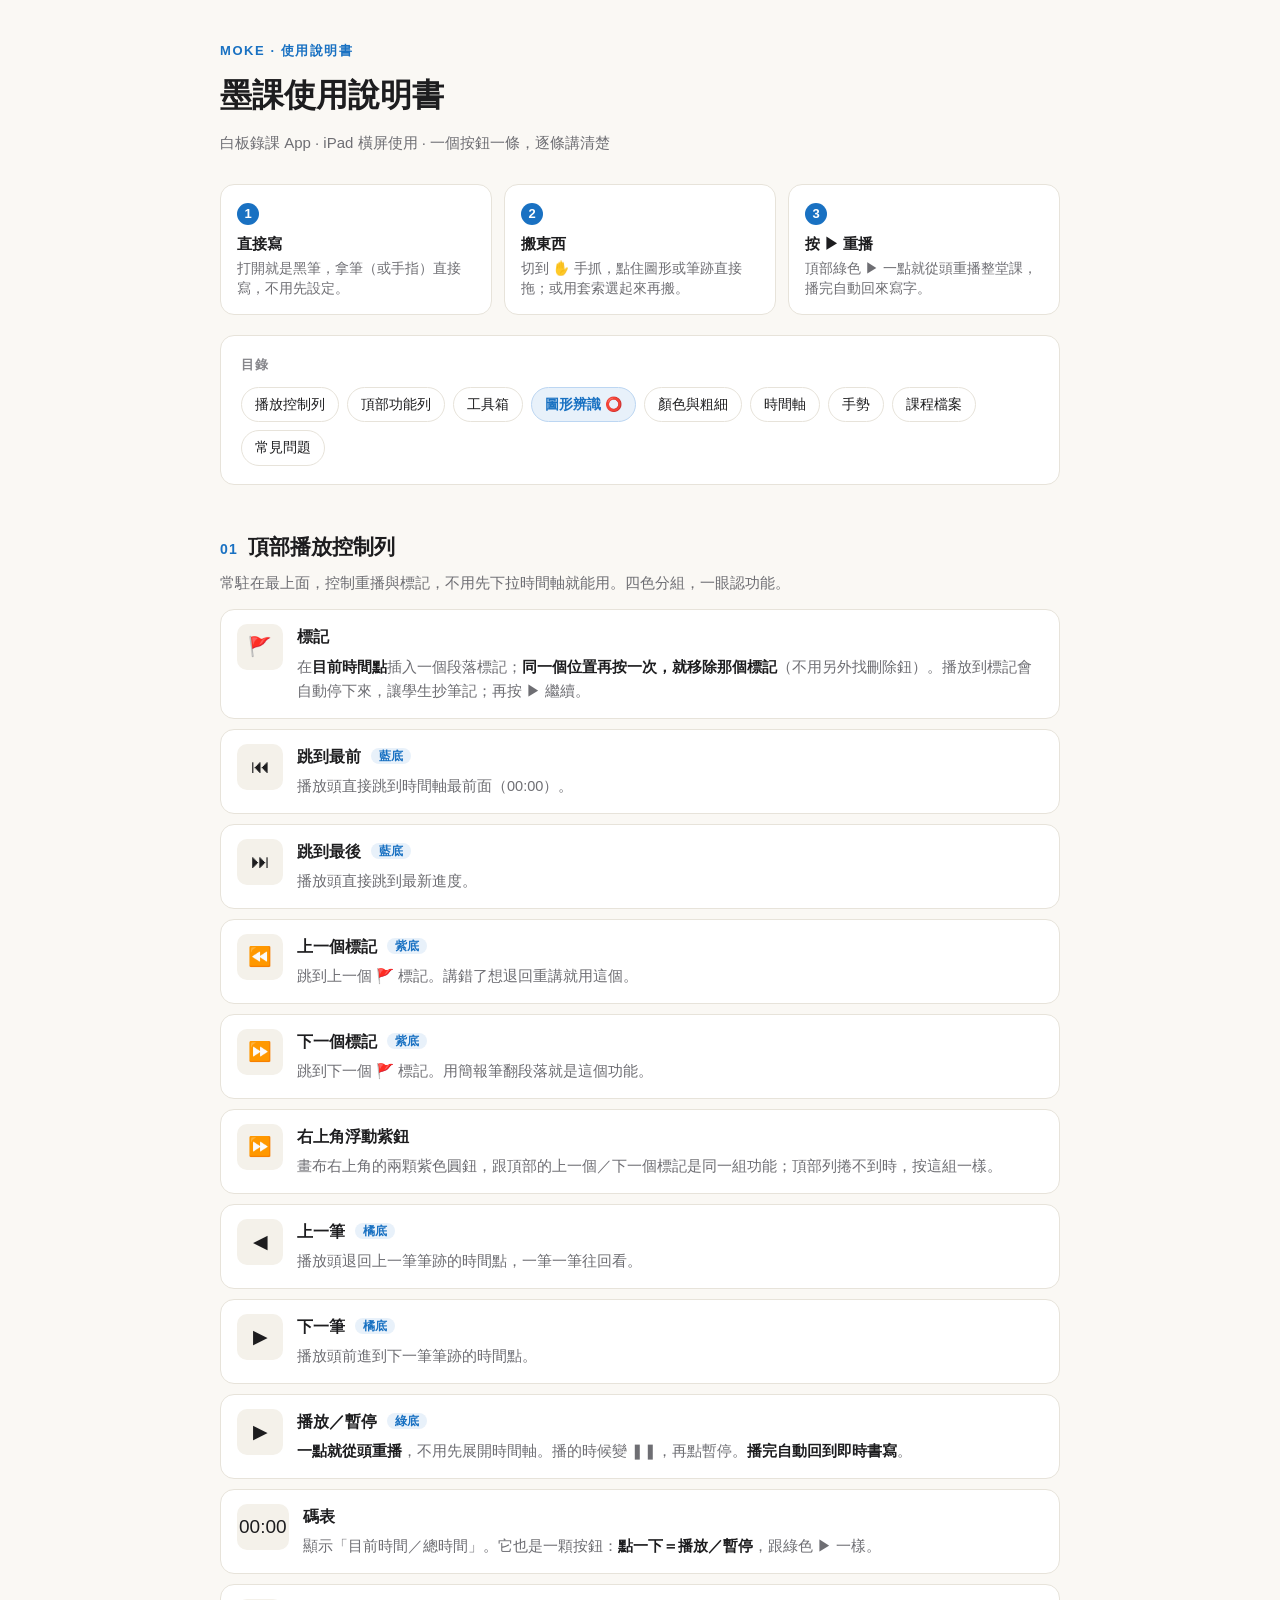
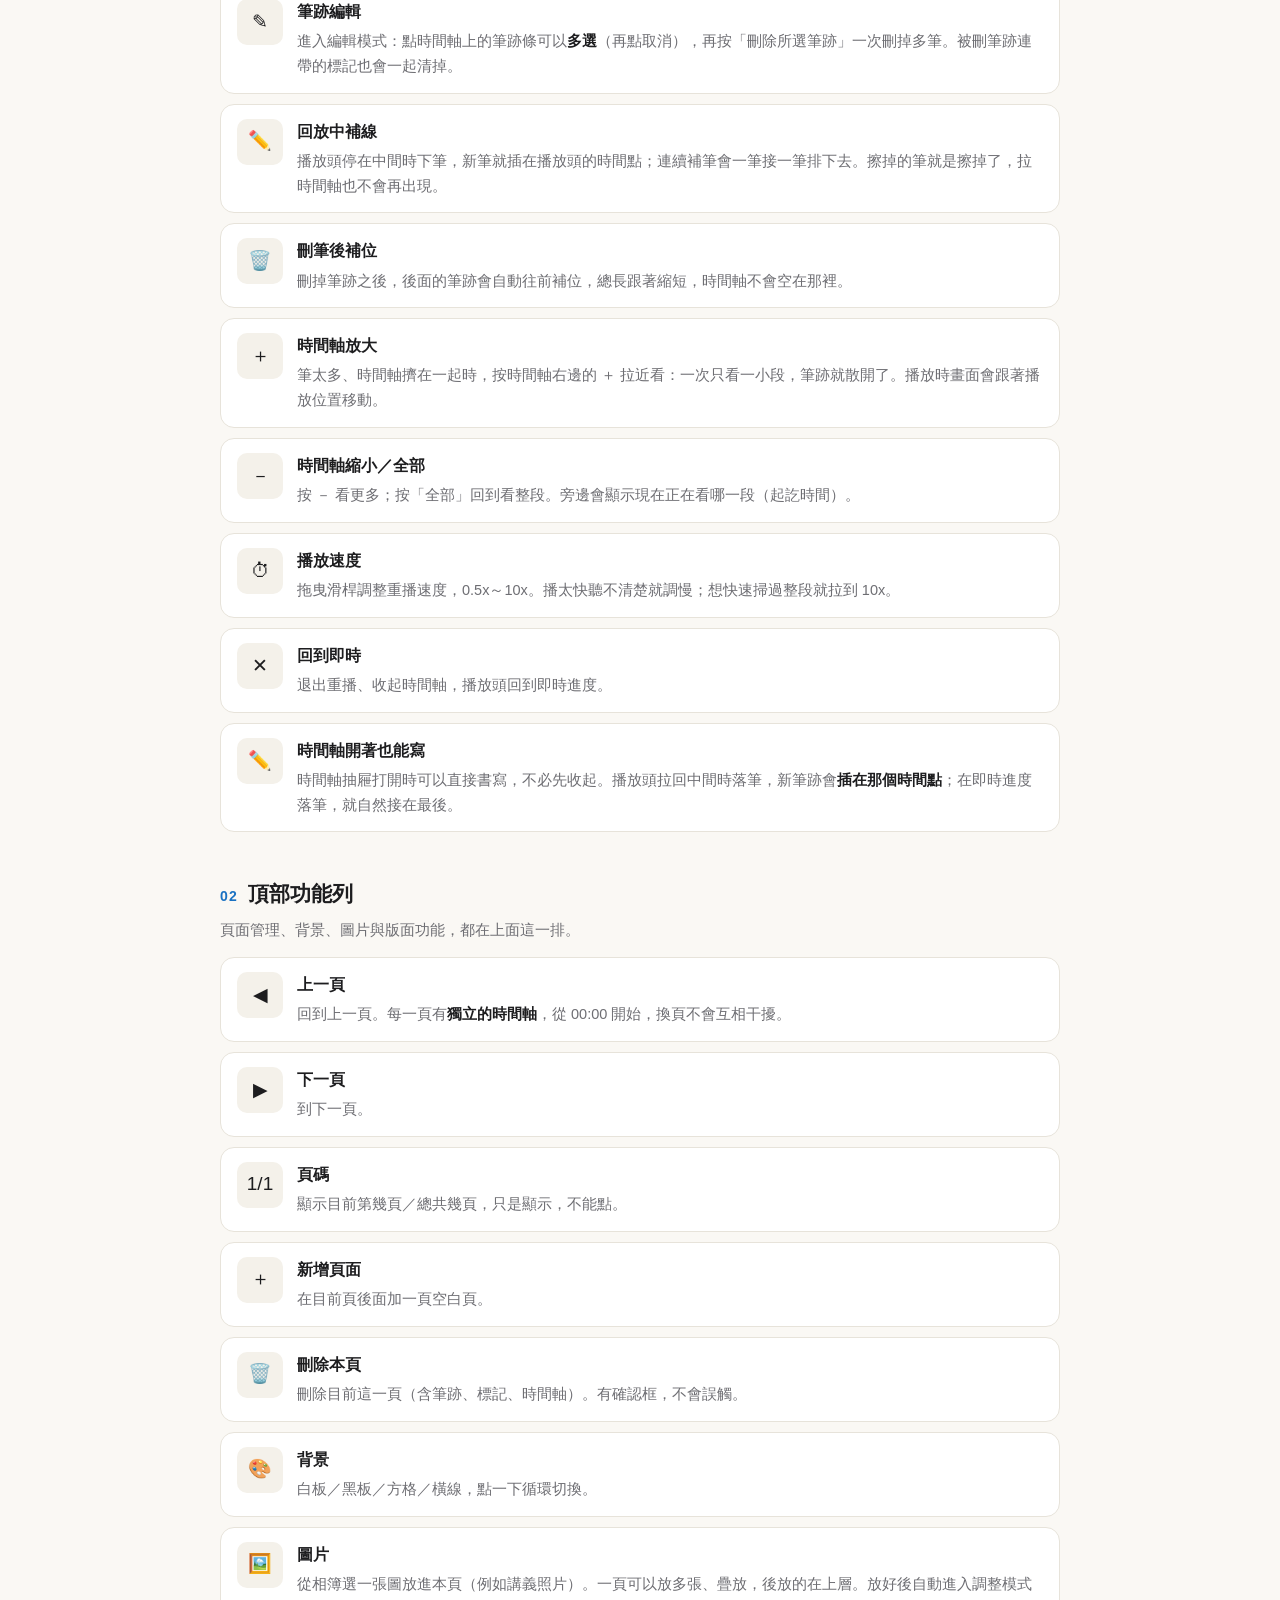
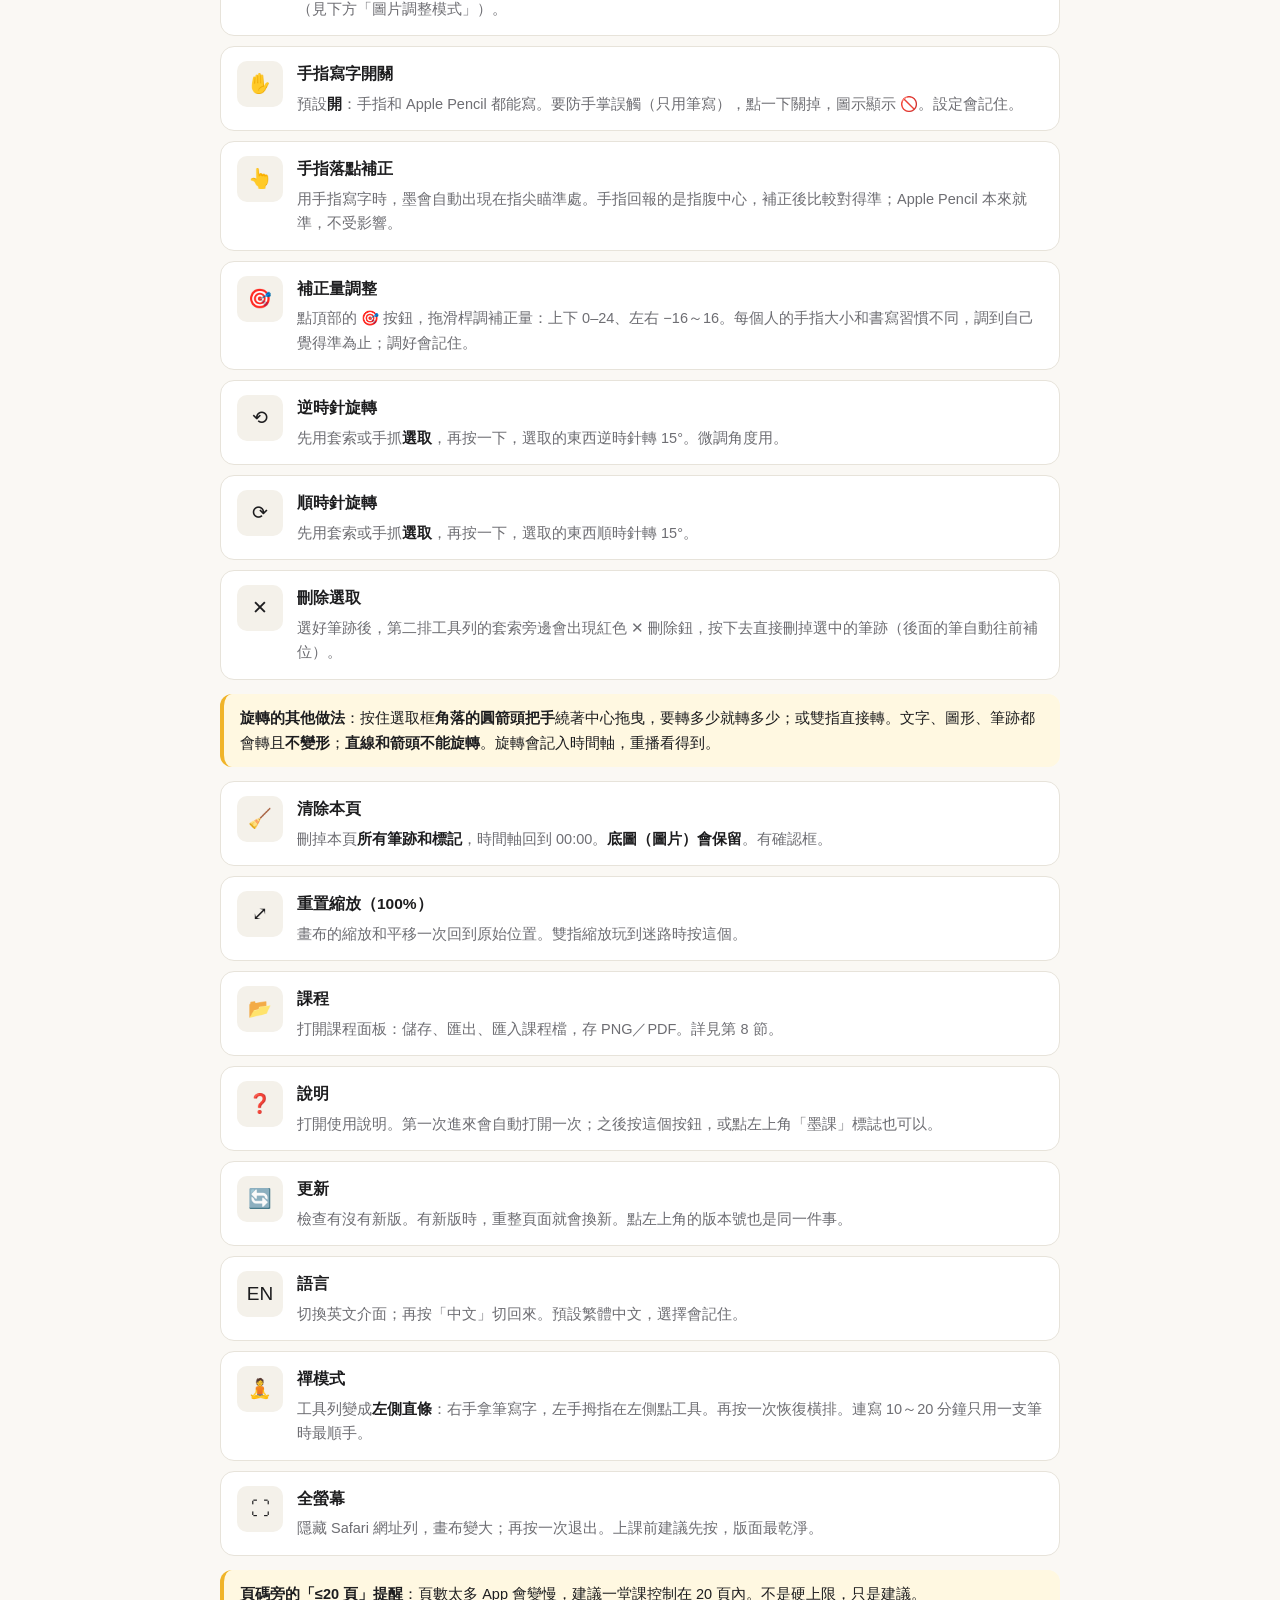
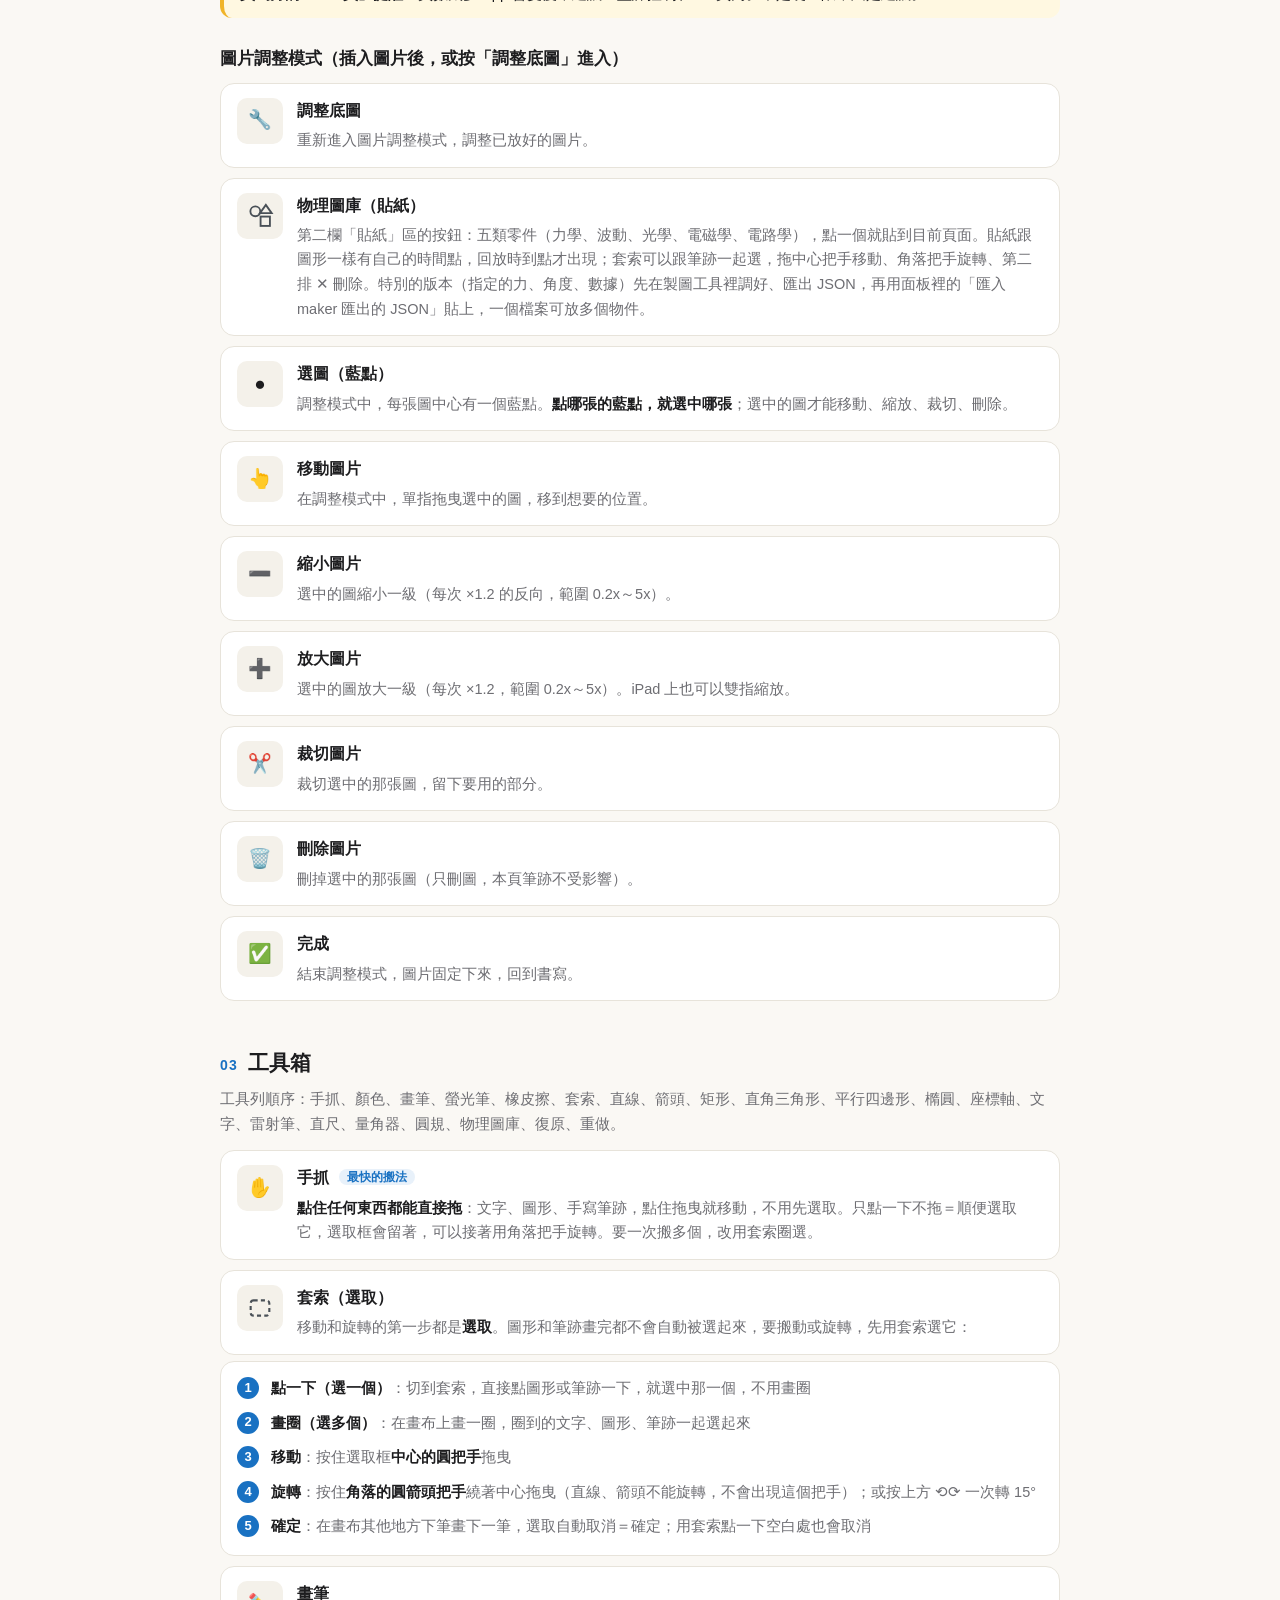
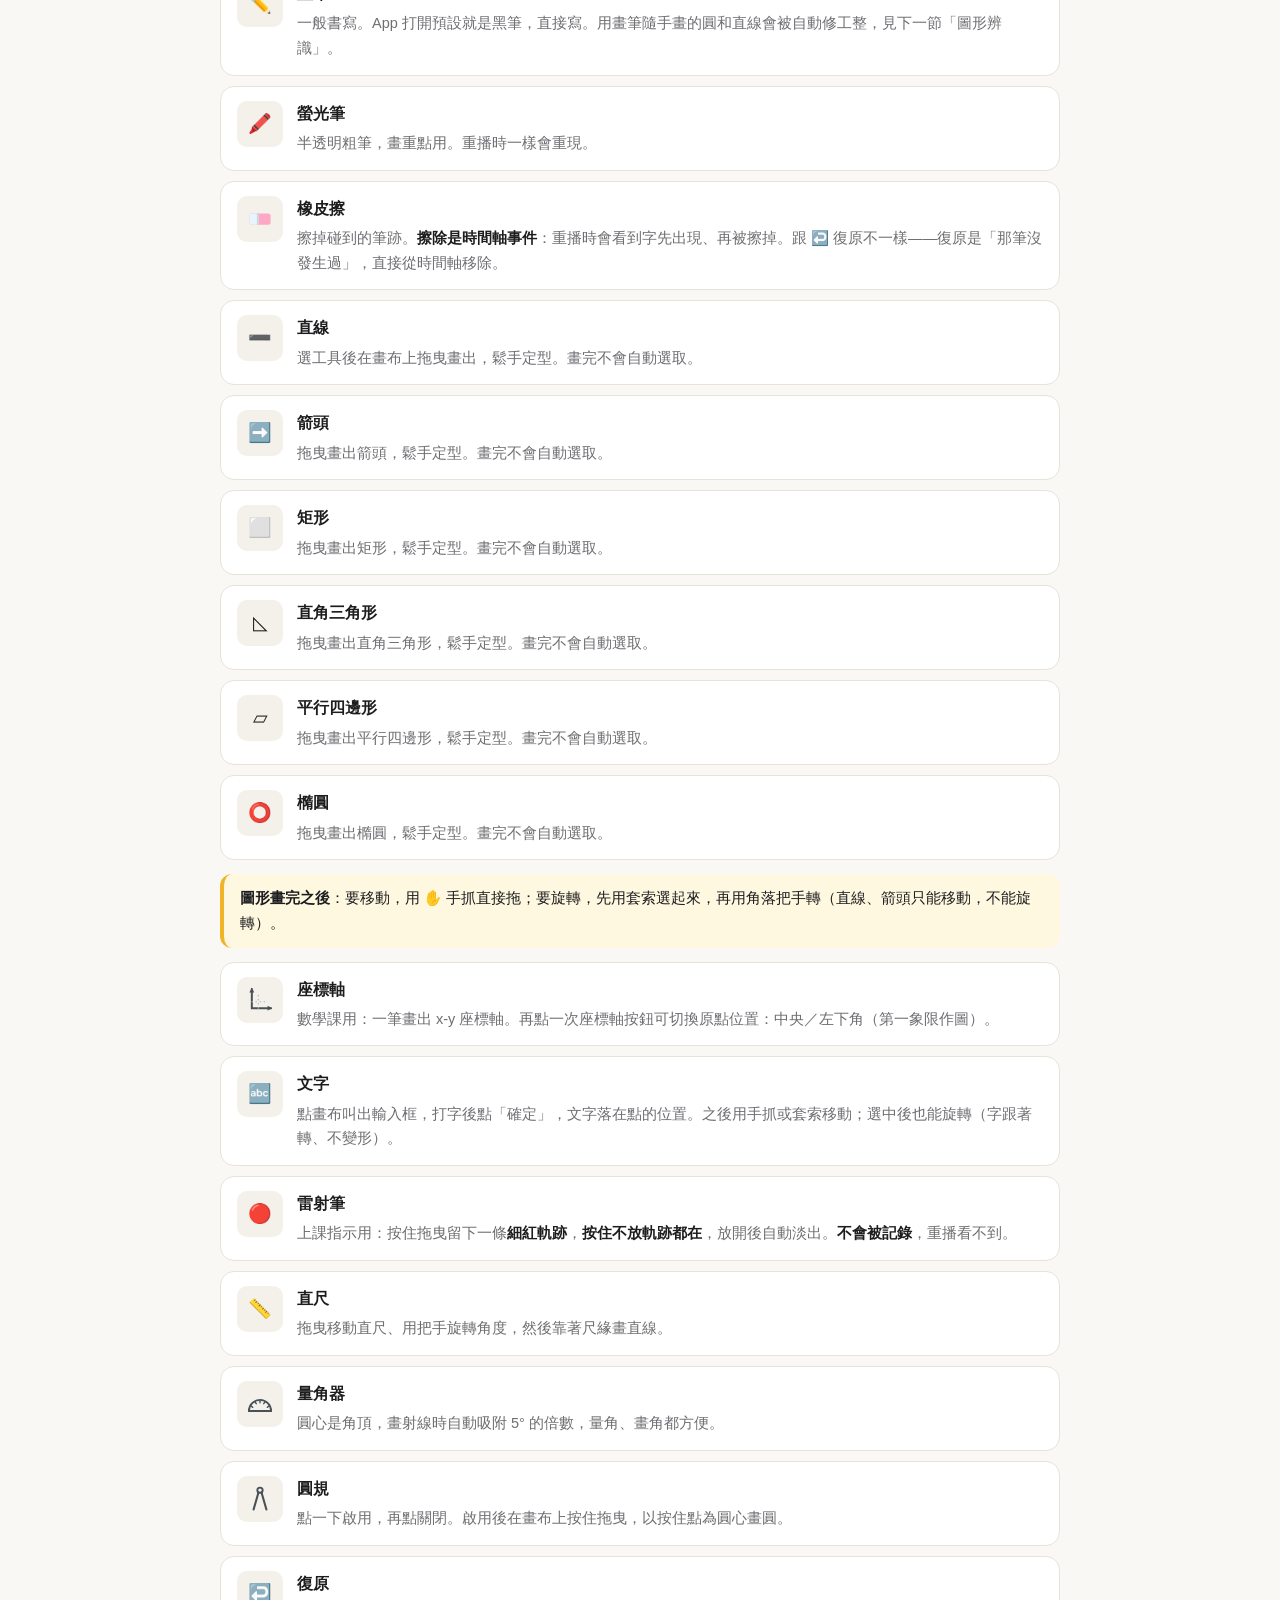
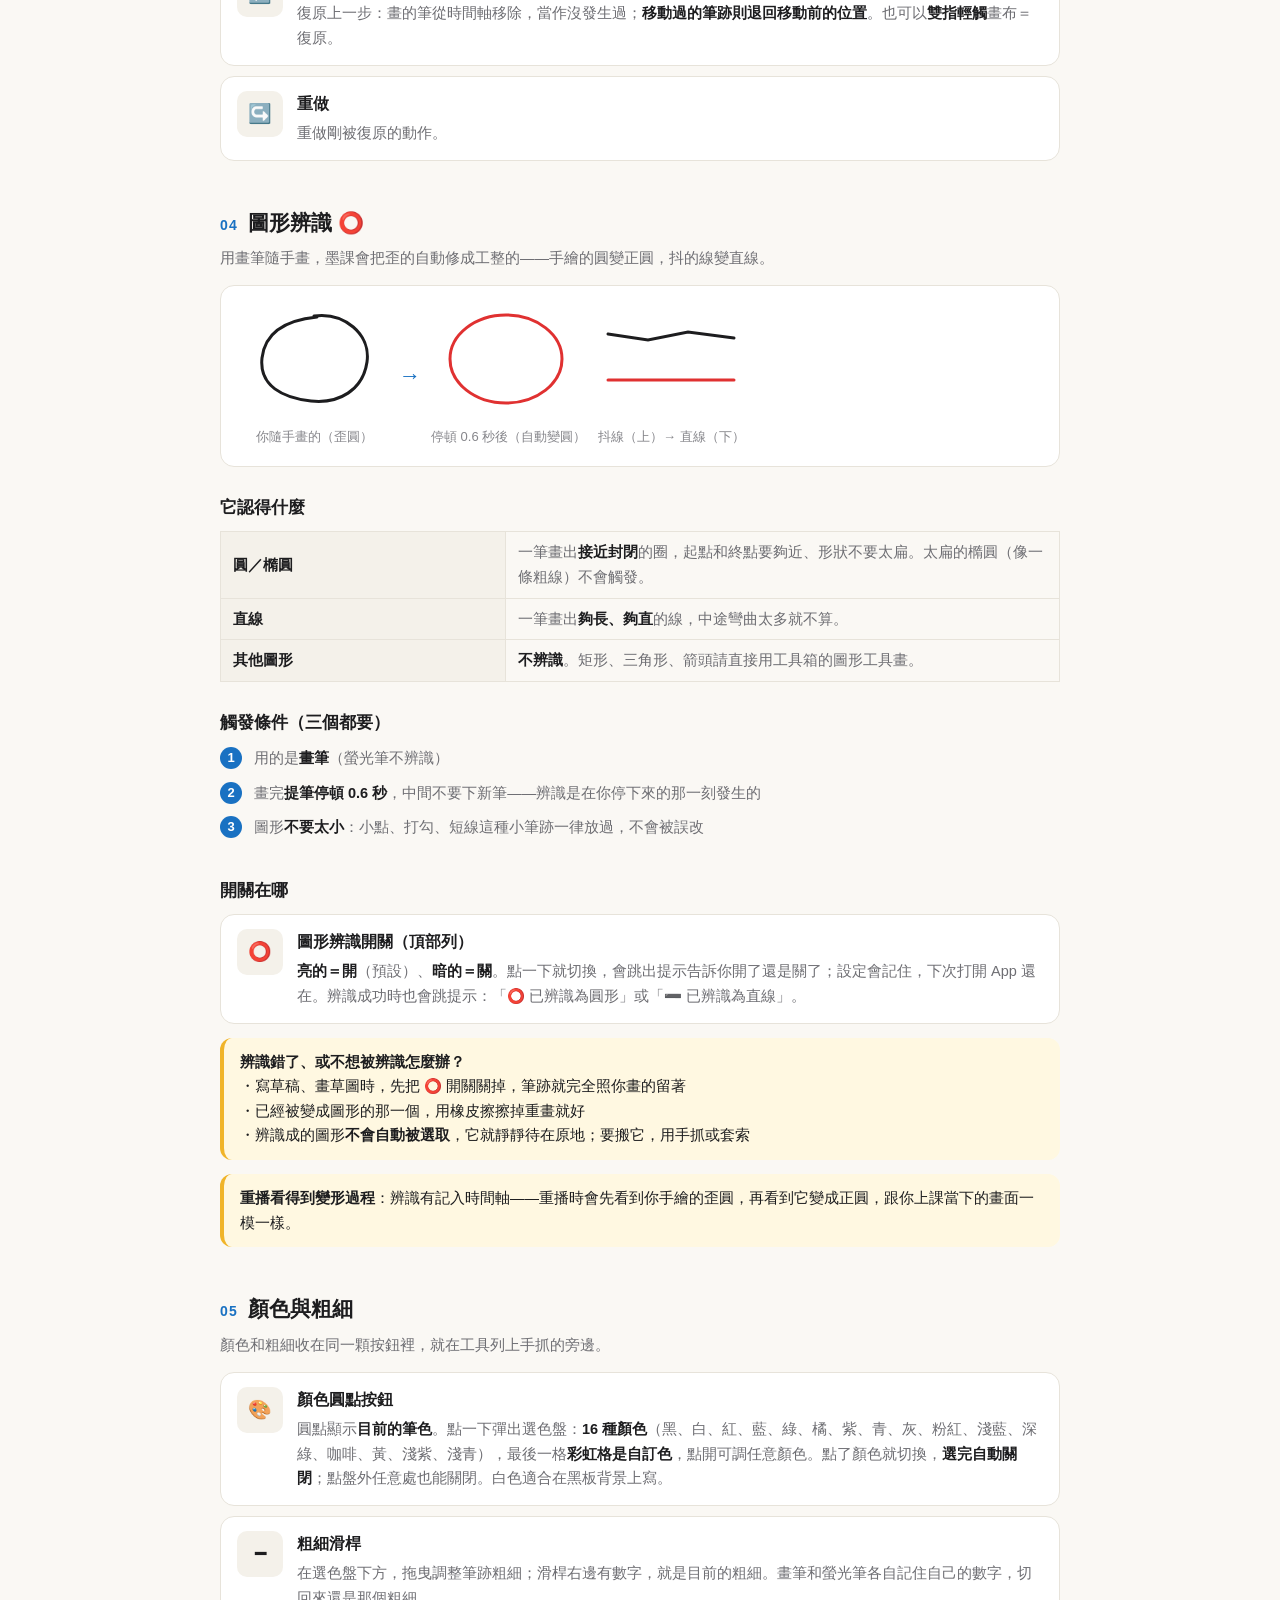
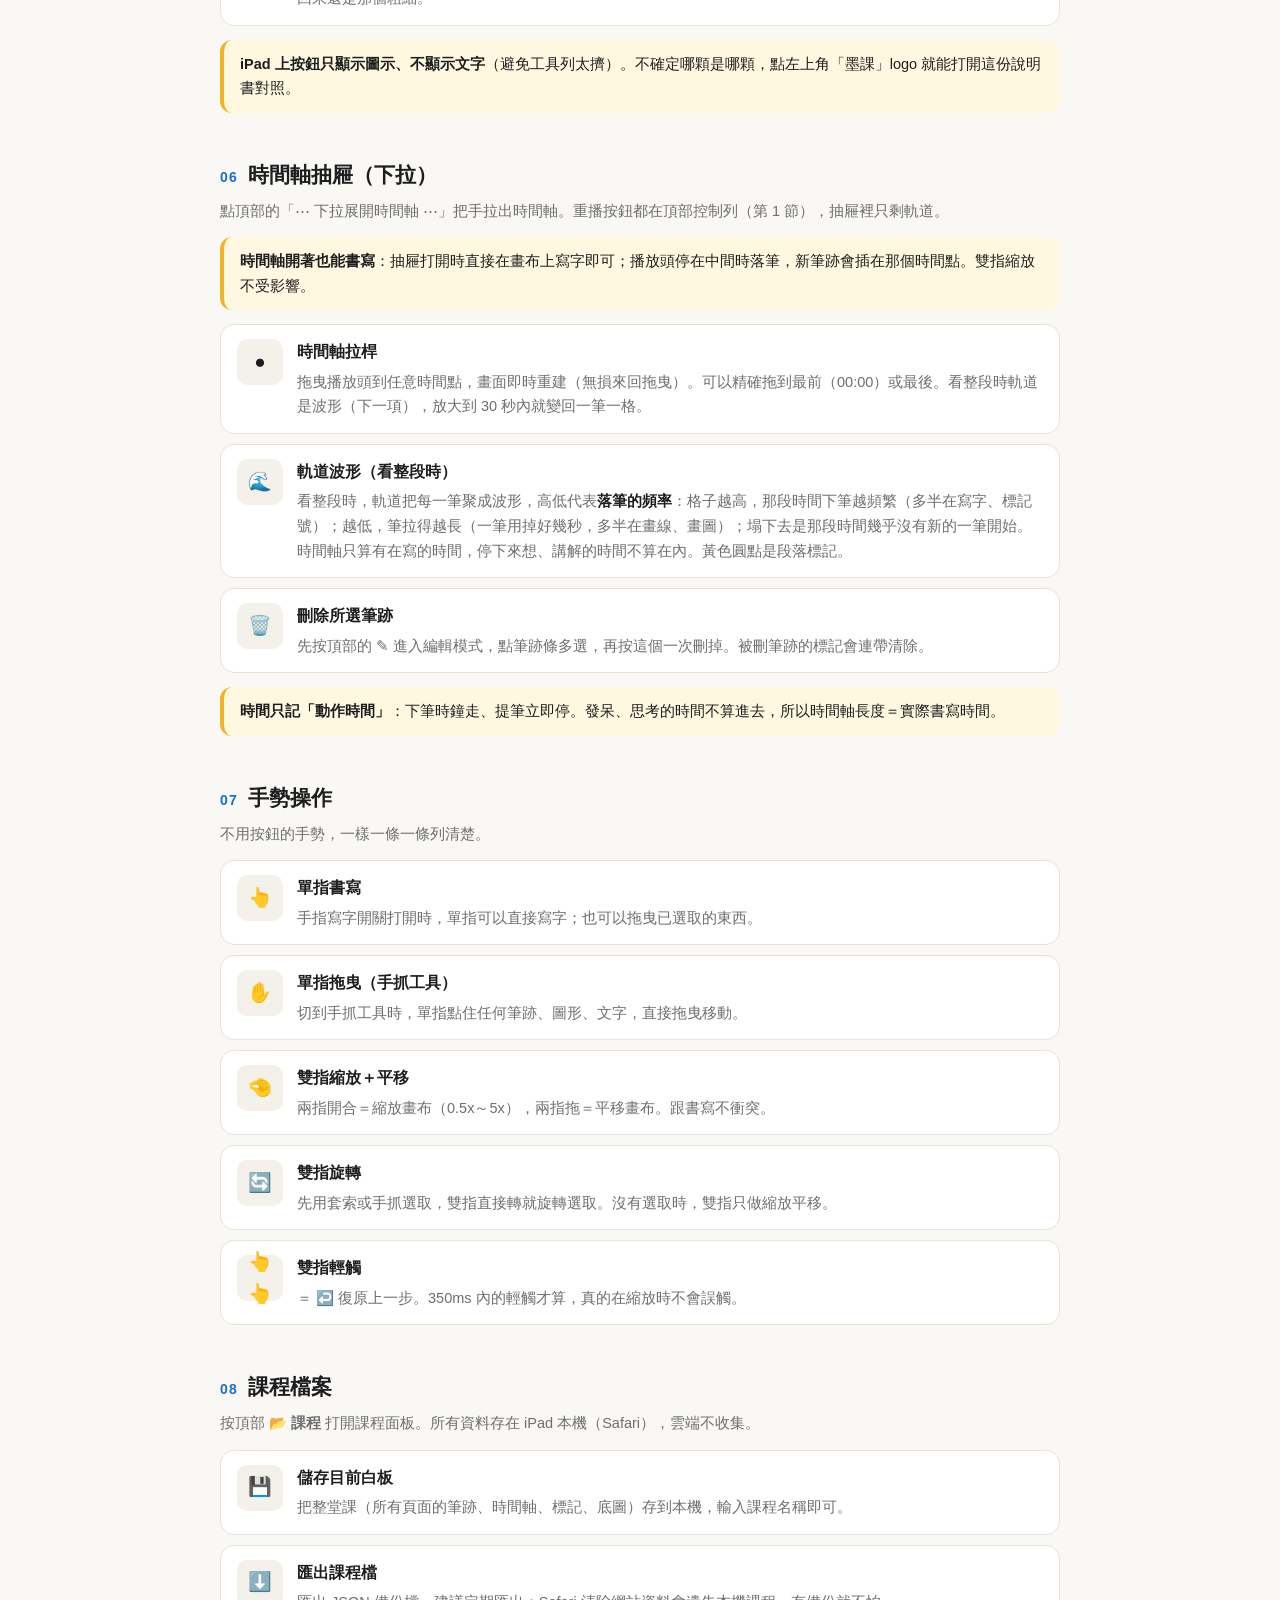
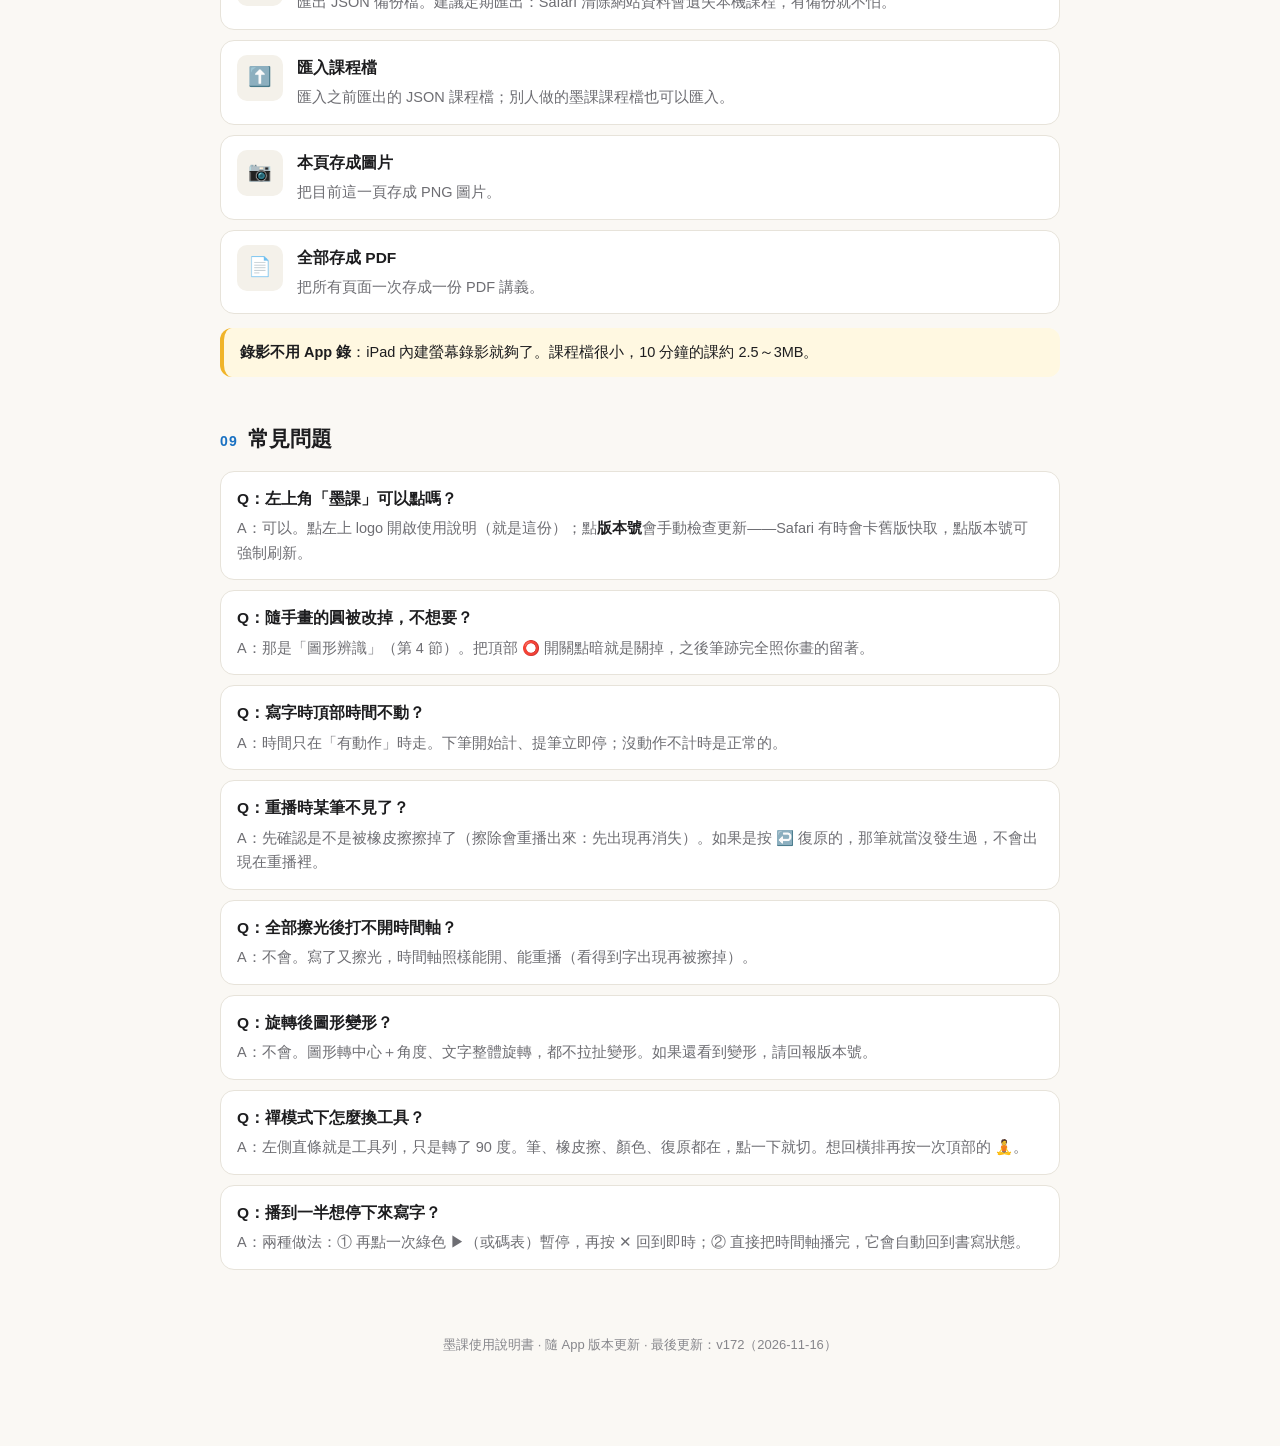
==== commit 7bb0d994: "v195: 貼紙變圖形物件＋面板改五分類（力學/波動/光學/電磁學/電路學）；面板與說明舊文案清理（5b73627）" ====
--- a/docs/manual.html
+++ b/docs/manual.html
@@ -186,7 +186,7 @@
 <h3>圖片調整模式（插入圖片後，或按「調整底圖」進入）</h3>
 
 <div class="item"><div class="ic">🔧</div><div class="bd"><div class="nm">調整底圖</div><p>重新進入圖片調整模式，調整已放好的圖片。</p></div></div>
-<div class="item"><div class="ic"><svg width="28" height="28" viewBox="0 0 48 48" aria-hidden="true"><g fill="none" stroke="#495057" stroke-width="3.2"><circle cx="16" cy="16" r="8.5"/><rect x="25" y="25" width="16" height="16"/><path d="M 34 5 L 44 19 L 24 19 Z"/></g></svg></div><div class="bd"><div class="nm">物理圖庫（貼紙）</div><p>第二欄「貼紙」區的按鈕：零件 39 個（電路、力學、光學、電磁符號，點一個就貼到目前頁面）；整圖分兩區——「我的版本」是你在阿偉的製圖工具親手調好的參數版，「標準版」是常用整圖的預設版。貼上後自動進入調整模式，直接拖曳移位置、雙指縮放，調完按「✓ 完成」。特別的版本（指定的力、角度、數據）先在製圖工具裡調好、匯出 JSON，再用面板裡的「匯入 maker 匯出的 JSON」貼上，一個檔案可放多個物件。</p></div></div>
+<div class="item"><div class="ic"><svg width="28" height="28" viewBox="0 0 48 48" aria-hidden="true"><g fill="none" stroke="#495057" stroke-width="3.2"><circle cx="16" cy="16" r="8.5"/><rect x="25" y="25" width="16" height="16"/><path d="M 34 5 L 44 19 L 24 19 Z"/></g></svg></div><div class="bd"><div class="nm">物理圖庫（貼紙）</div><p>第二欄「貼紙」區的按鈕：五類零件（力學、波動、光學、電磁學、電路學），點一個就貼到目前頁面。貼紙跟圖形一樣有自己的時間點，回放時到點才出現；套索可以跟筆跡一起選，拖中心把手移動、角落把手旋轉、第二排 ✕ 刪除。特別的版本（指定的力、角度、數據）先在製圖工具裡調好、匯出 JSON，再用面板裡的「匯入 maker 匯出的 JSON」貼上，一個檔案可放多個物件。</p></div></div>
 
 <div class="item"><div class="ic">●</div><div class="bd"><div class="nm">選圖（藍點）</div><p>調整模式中，每張圖中心有一個藍點。<b>點哪張的藍點，就選中哪張</b>；選中的圖才能移動、縮放、裁切、刪除。</p></div></div>
 
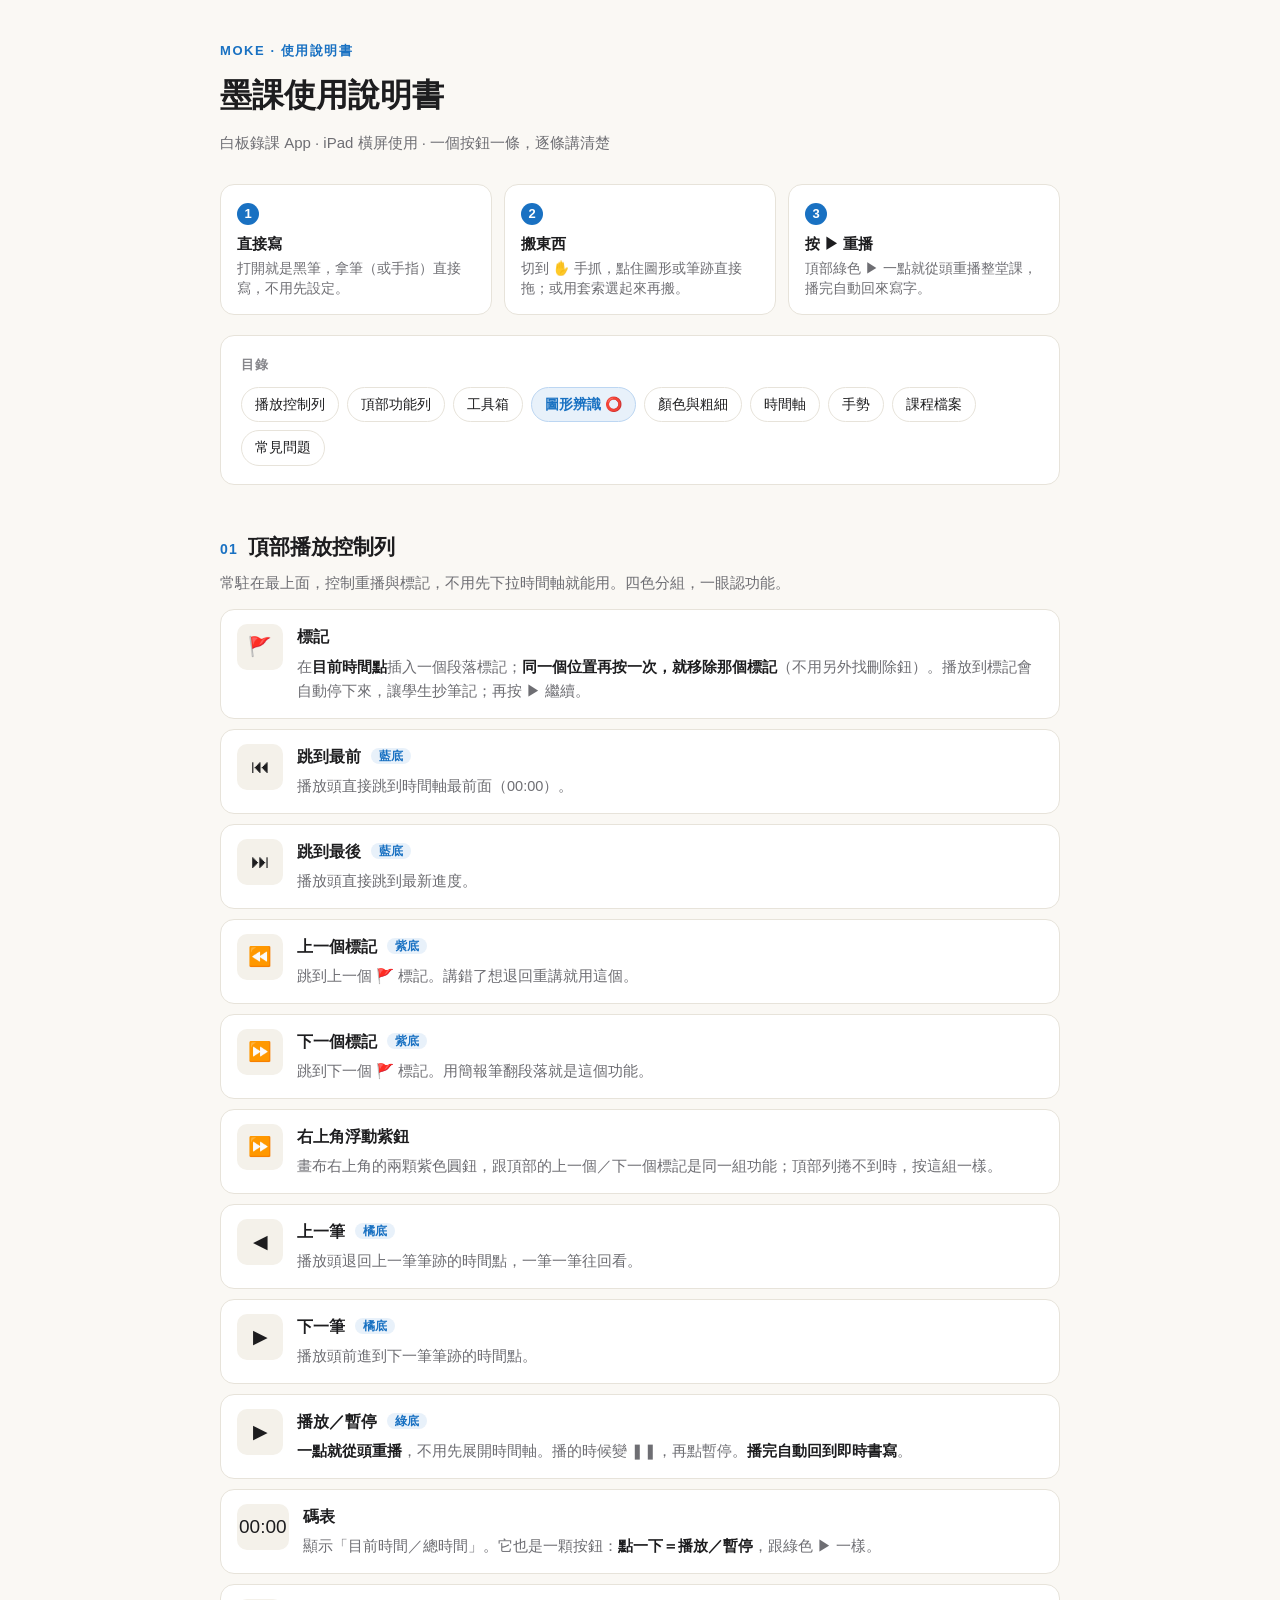
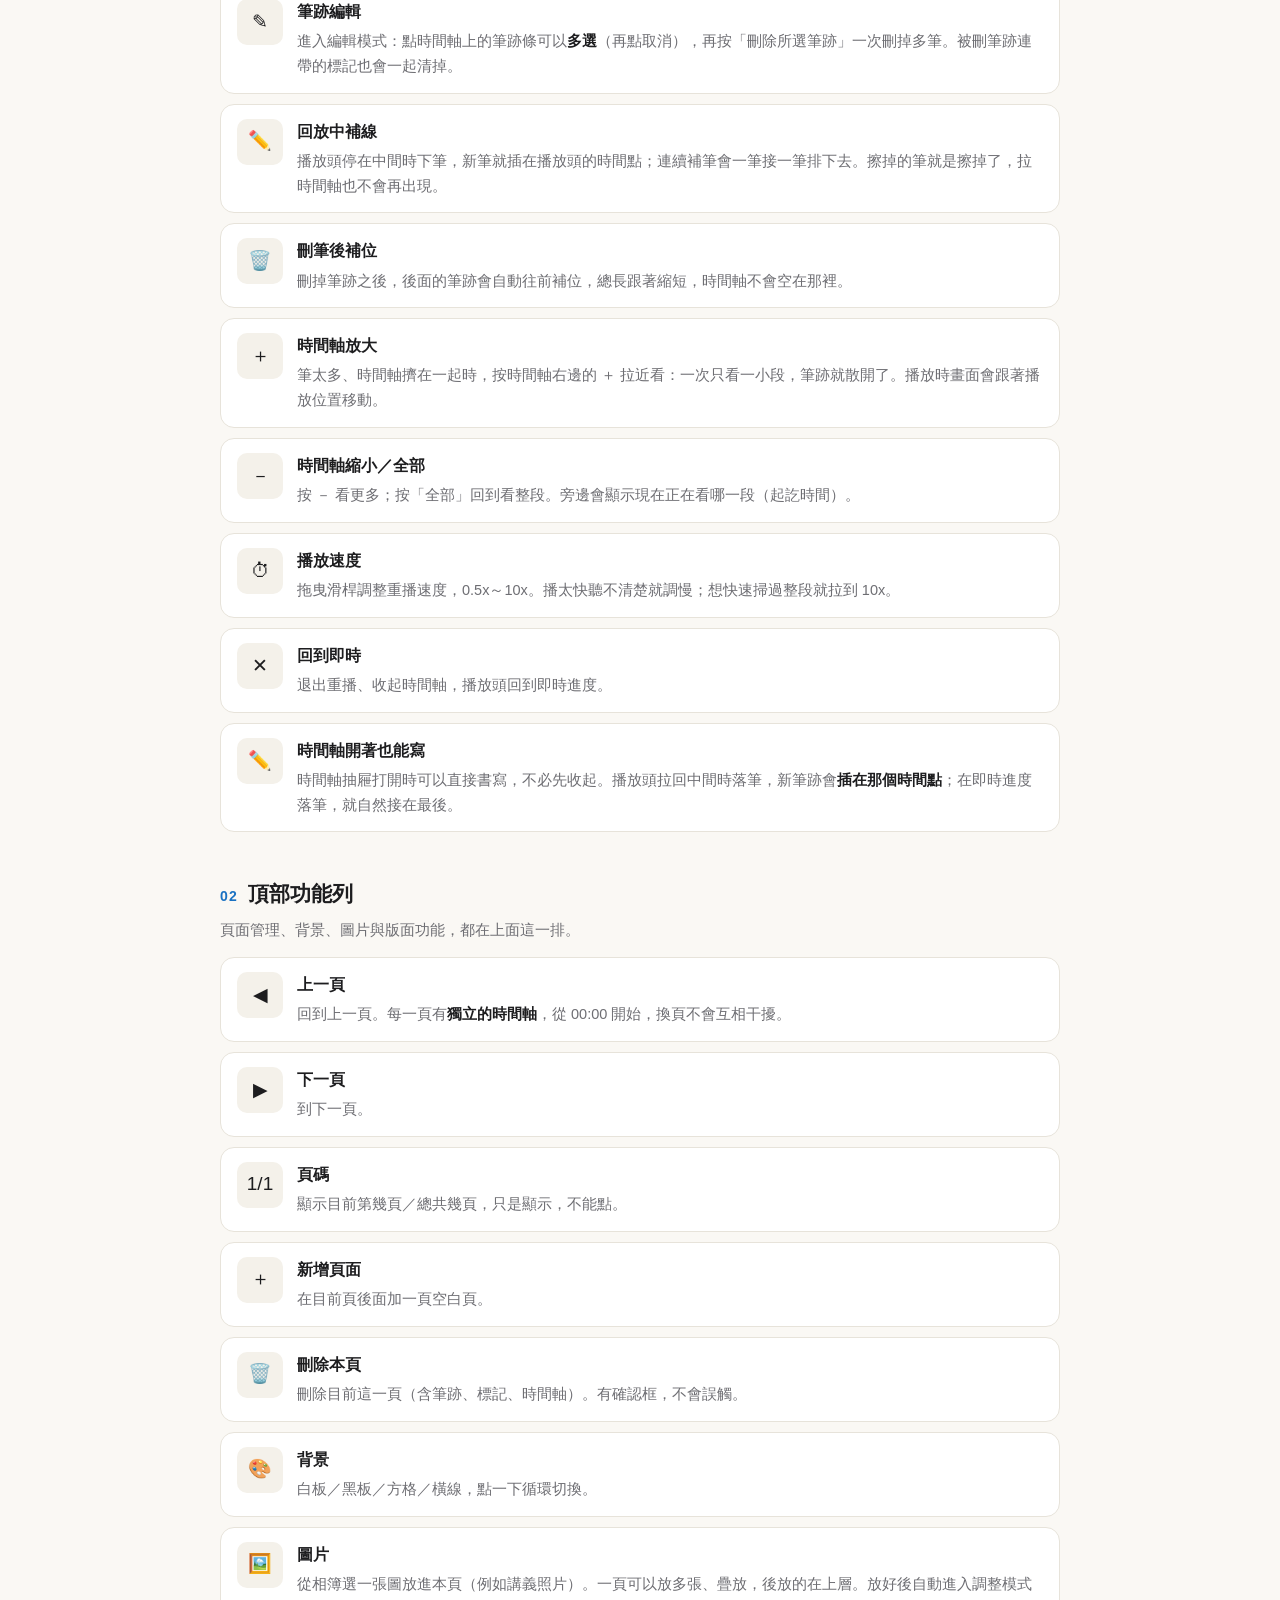
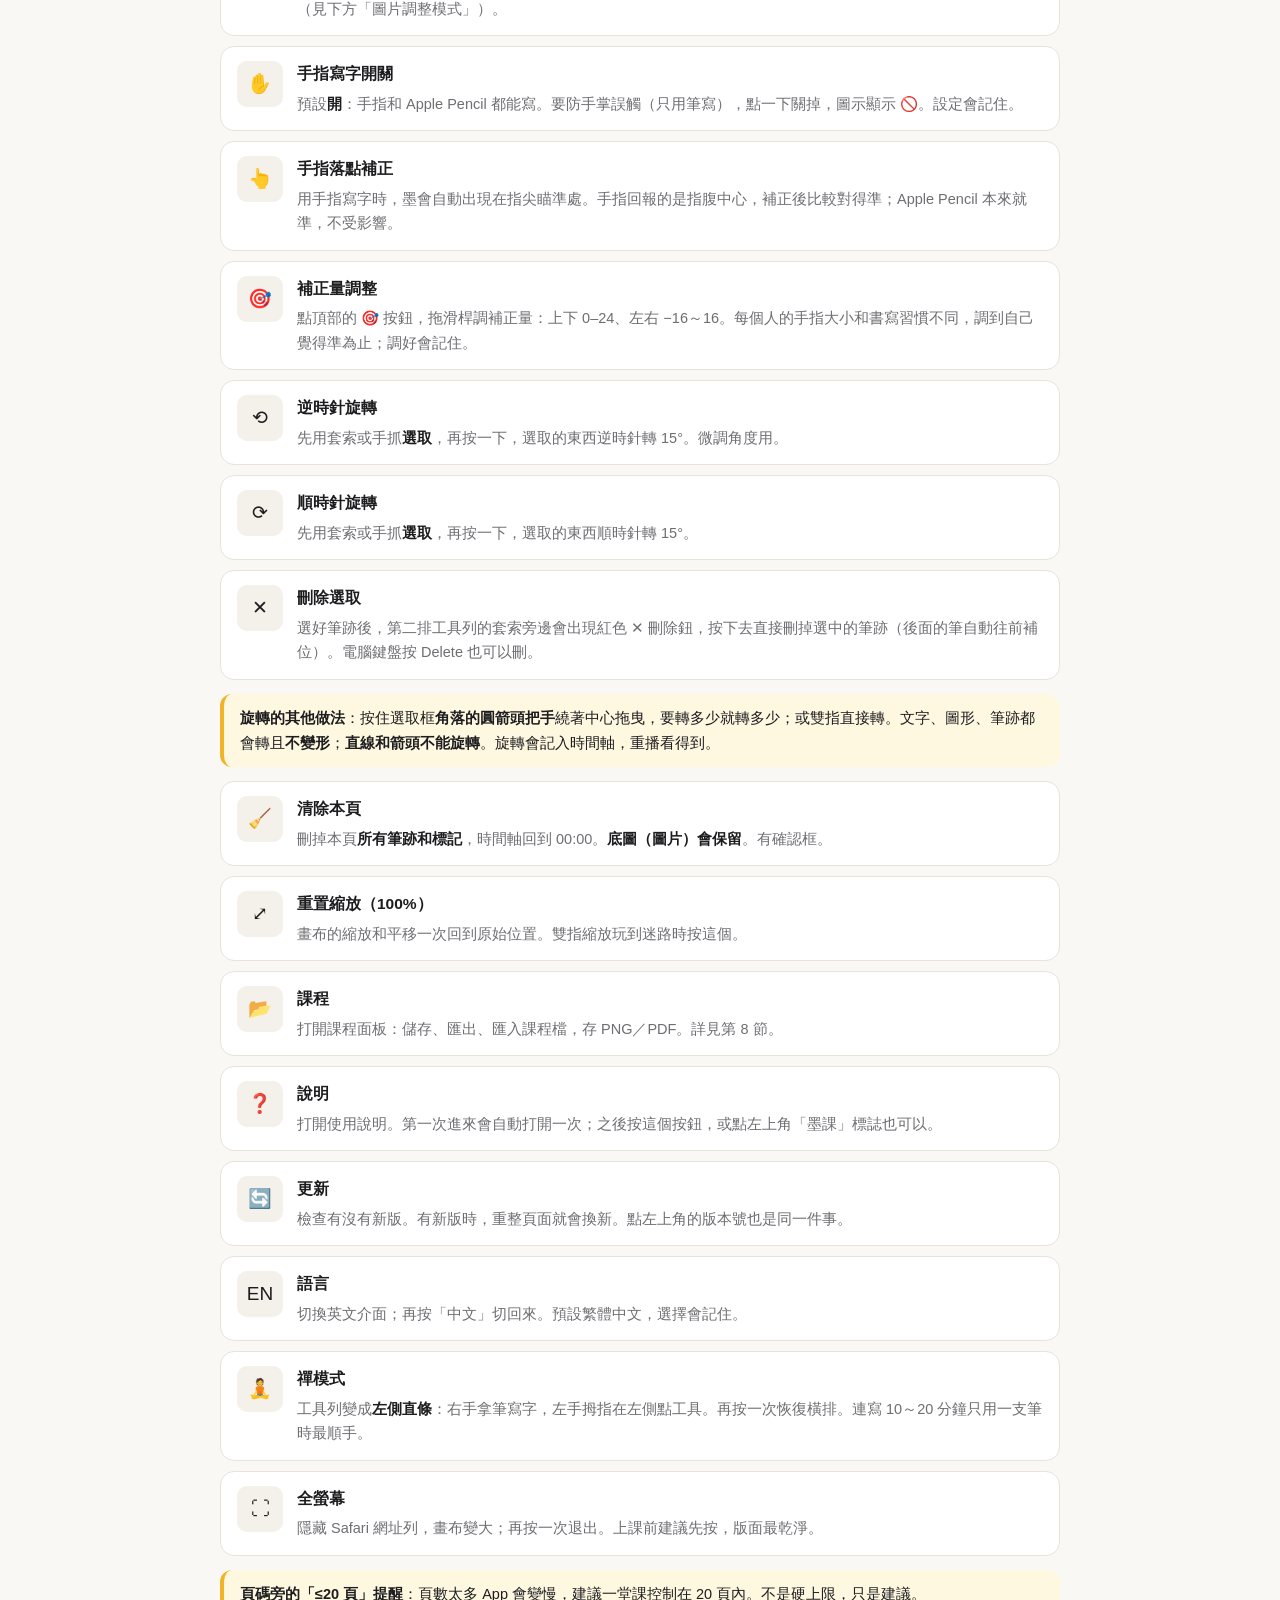
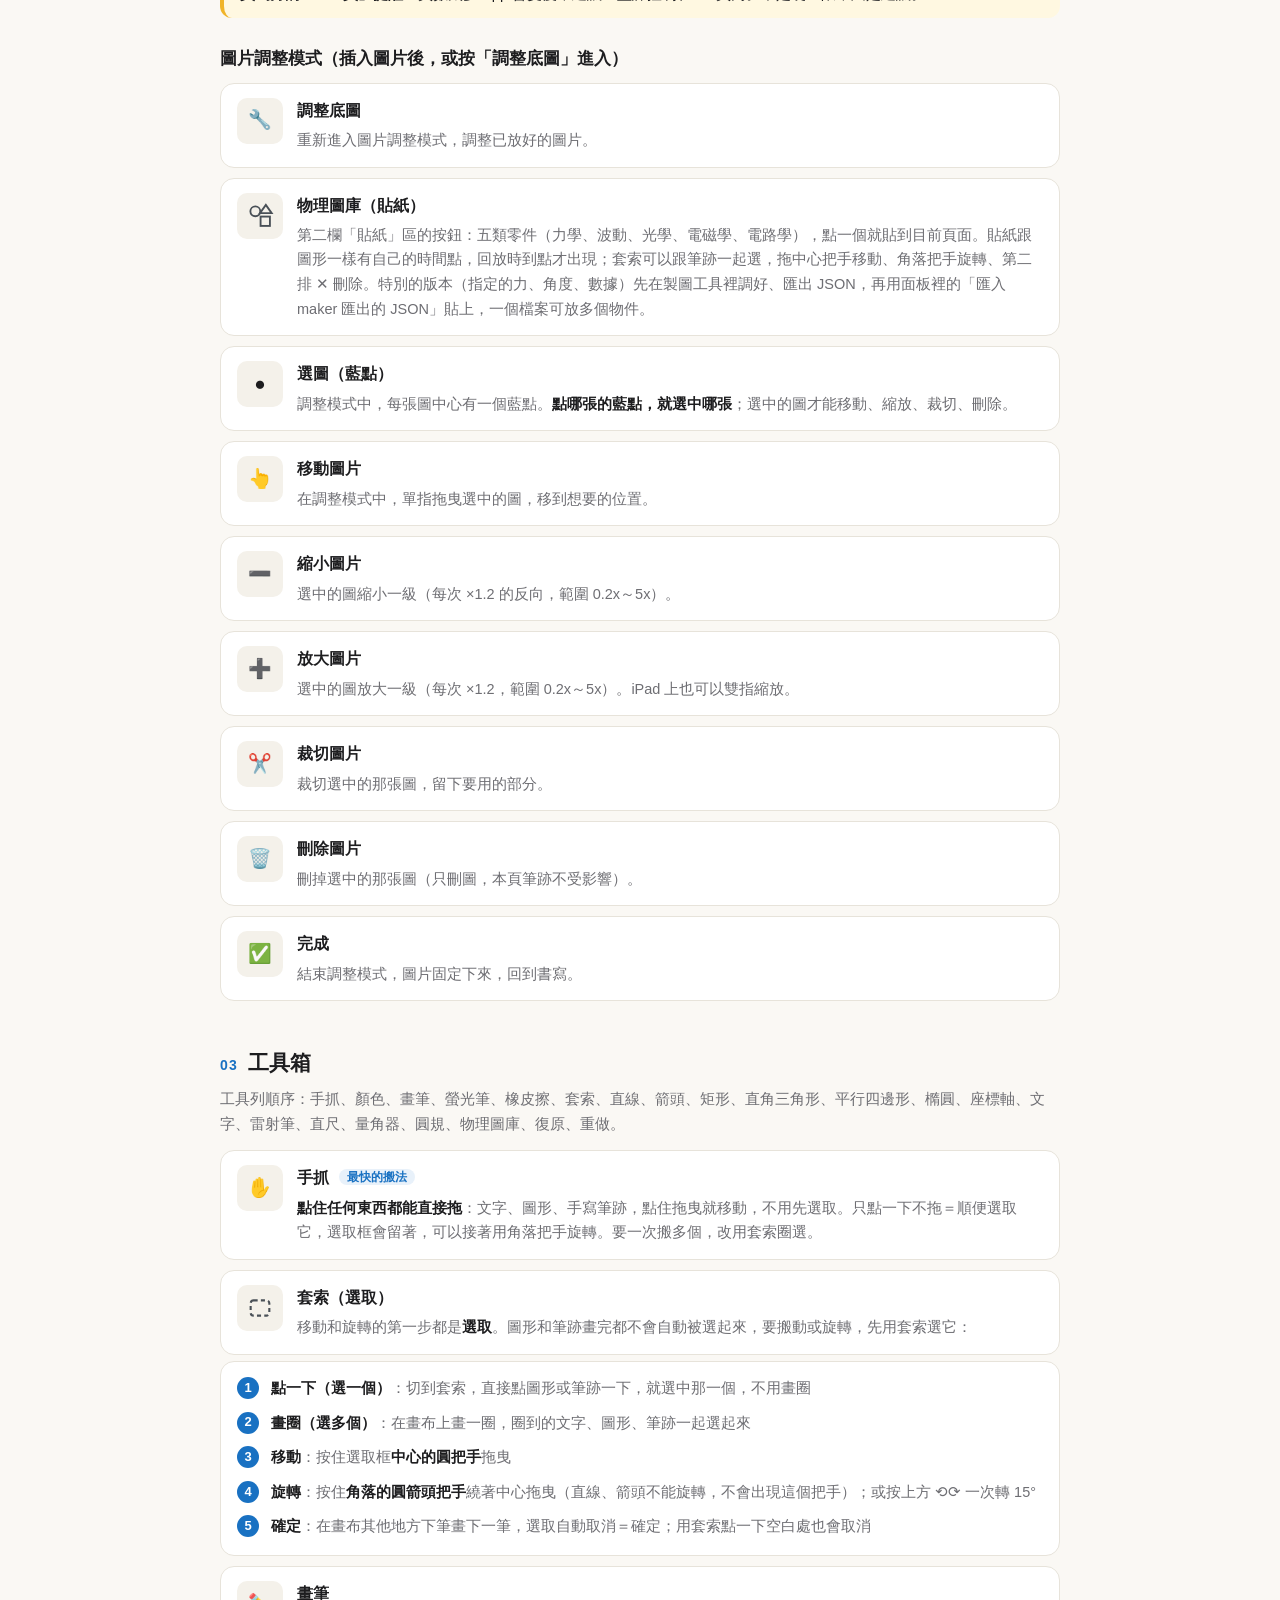
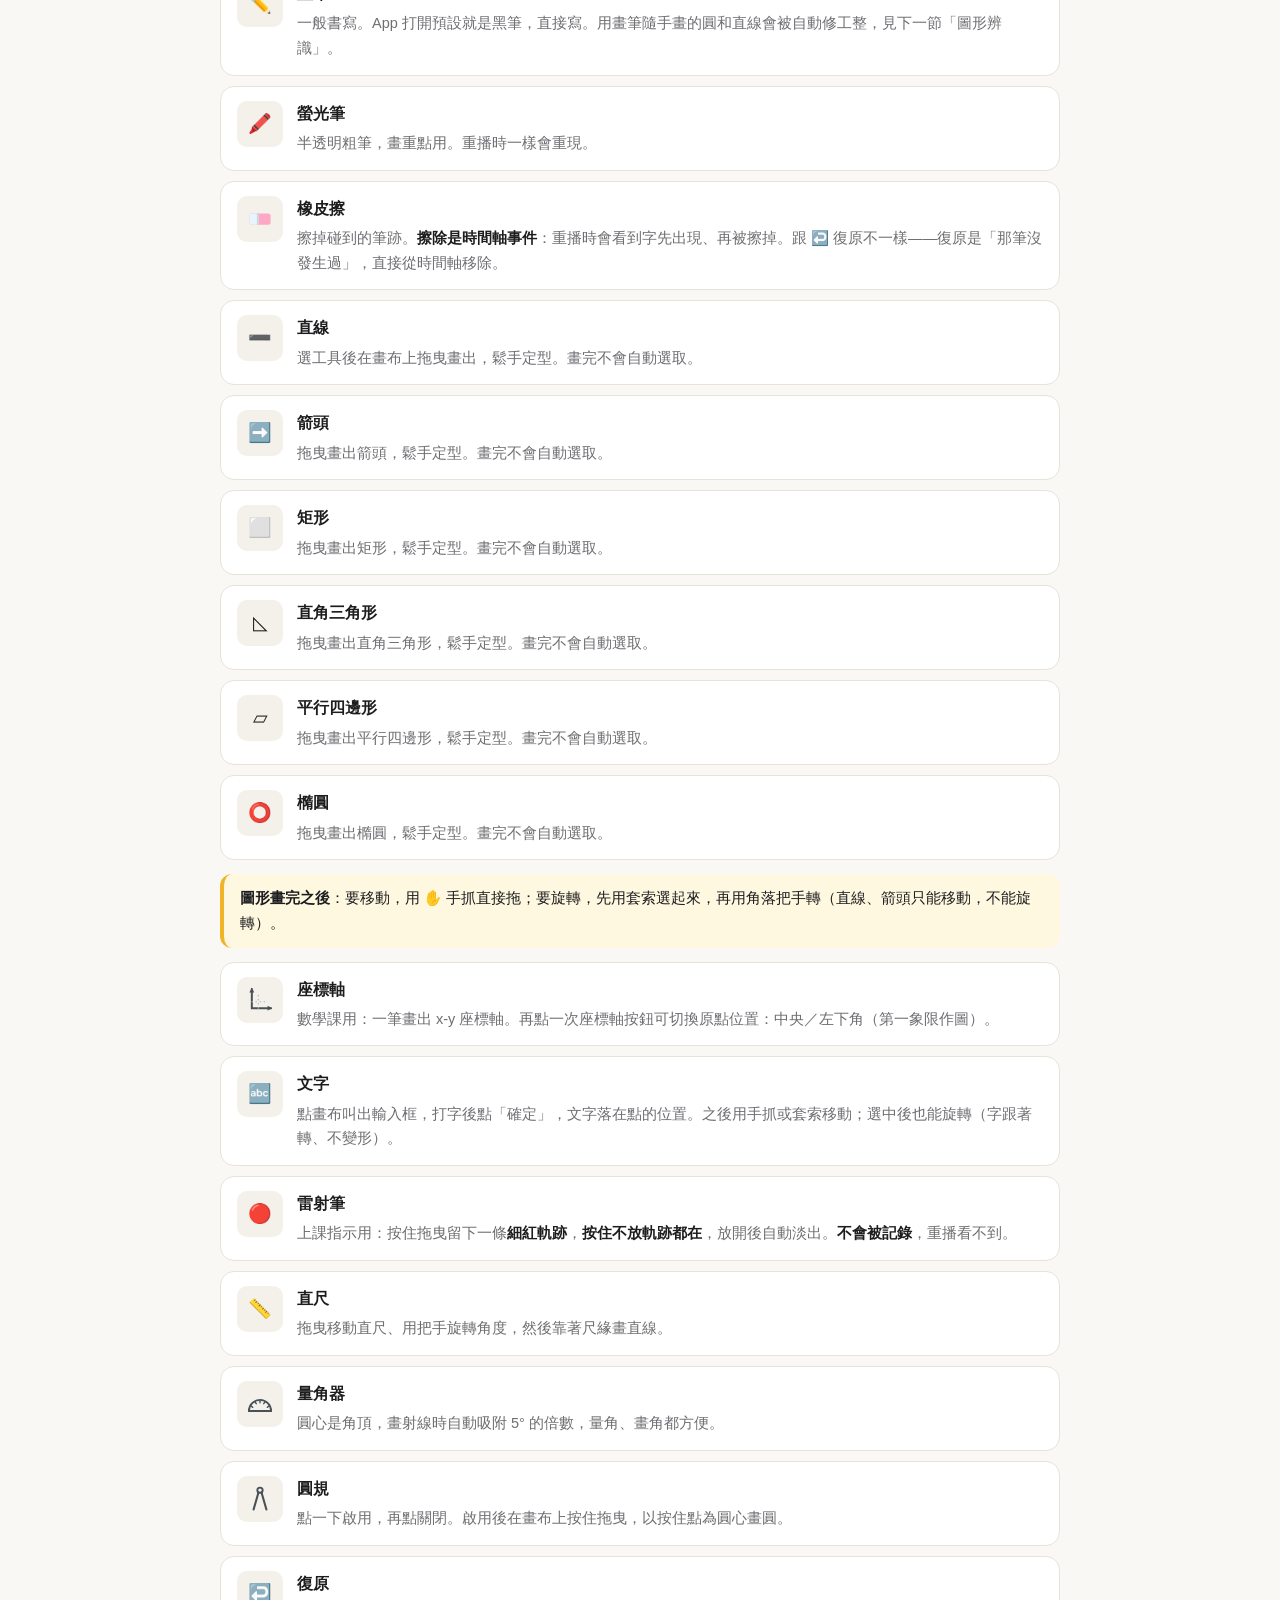
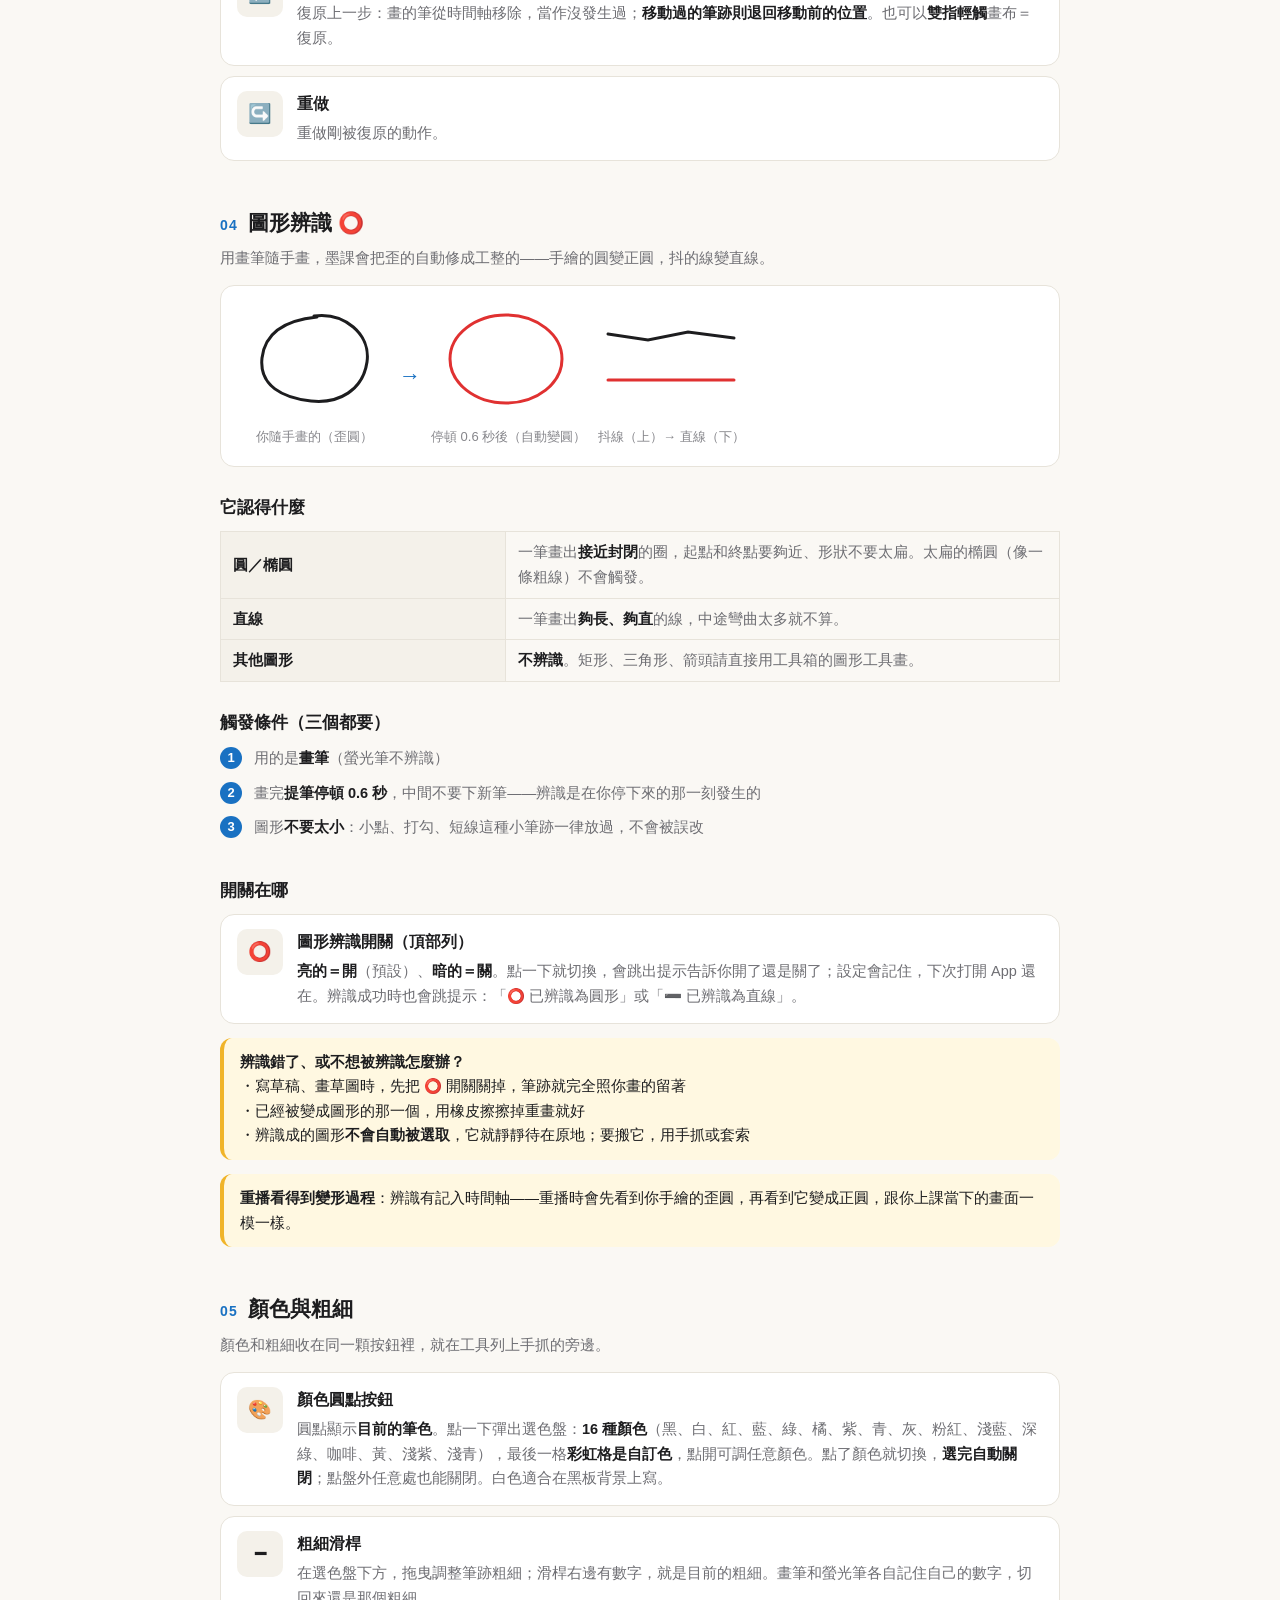
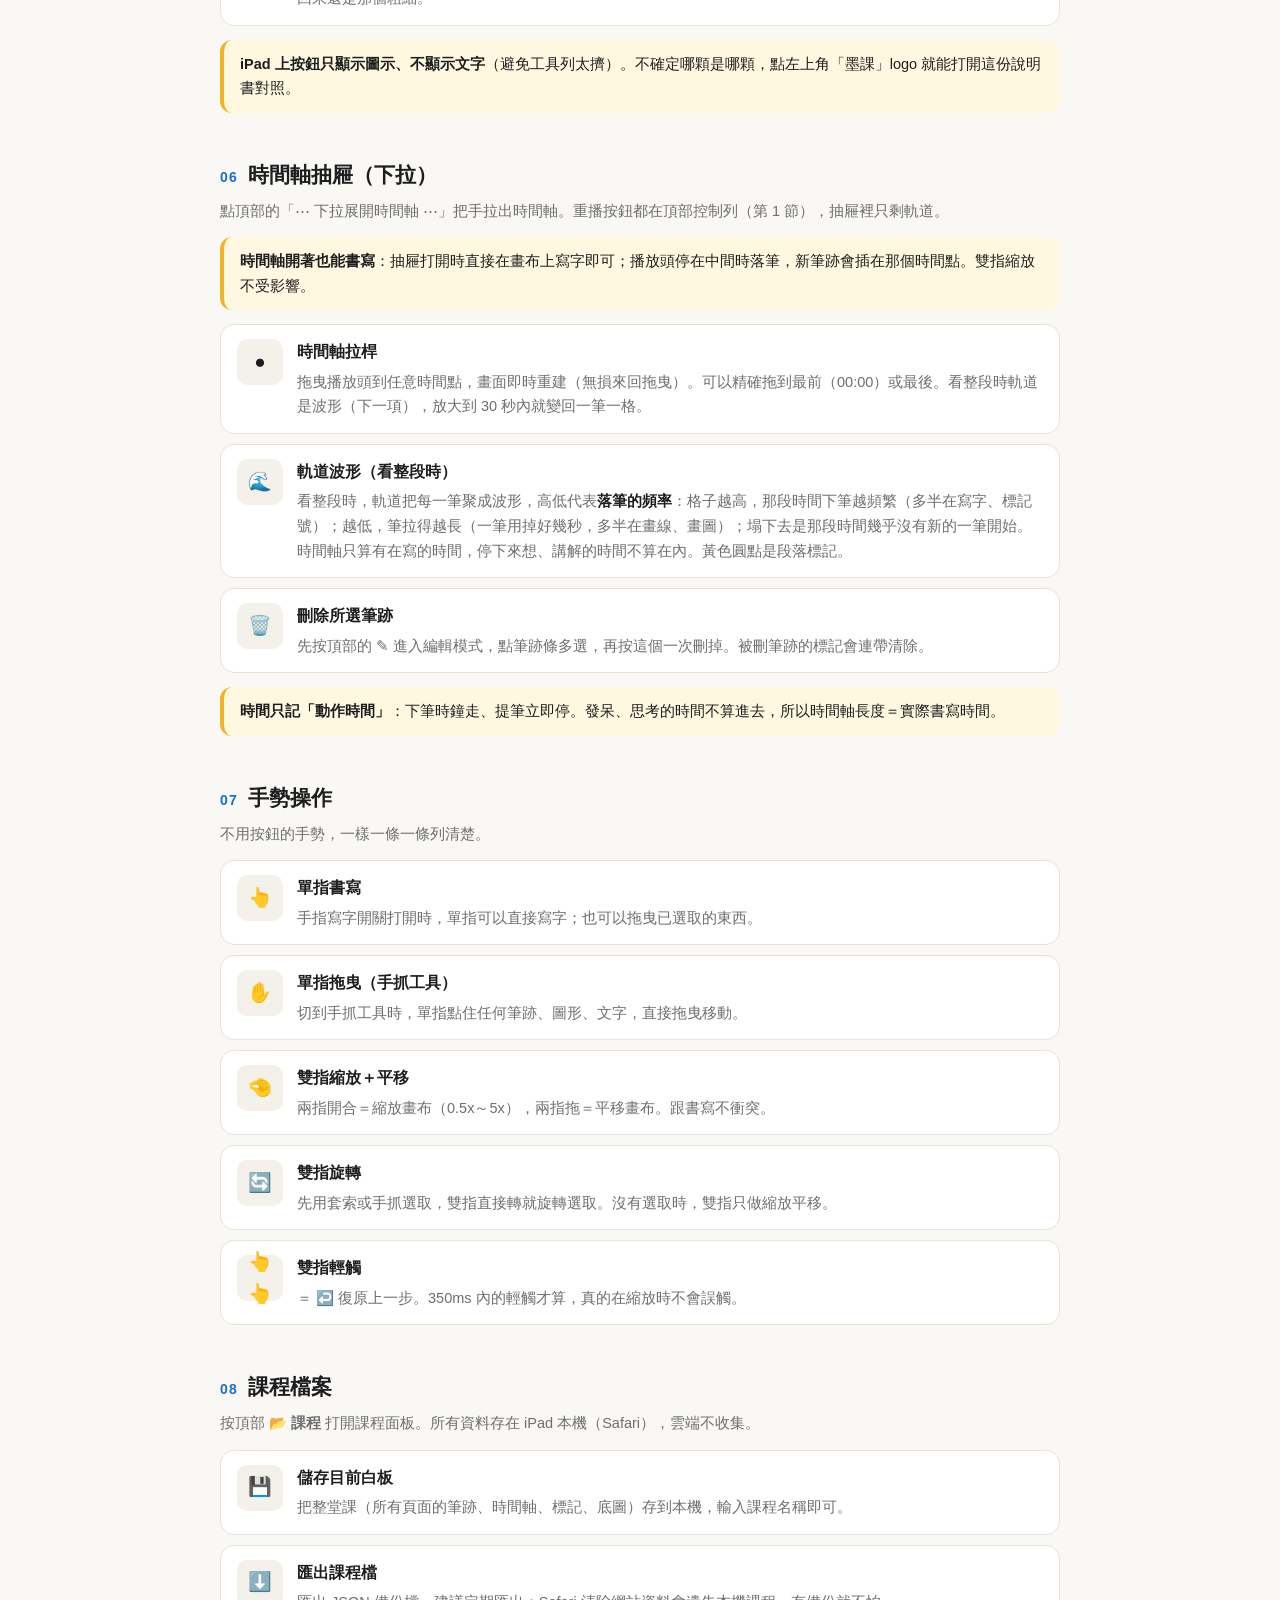
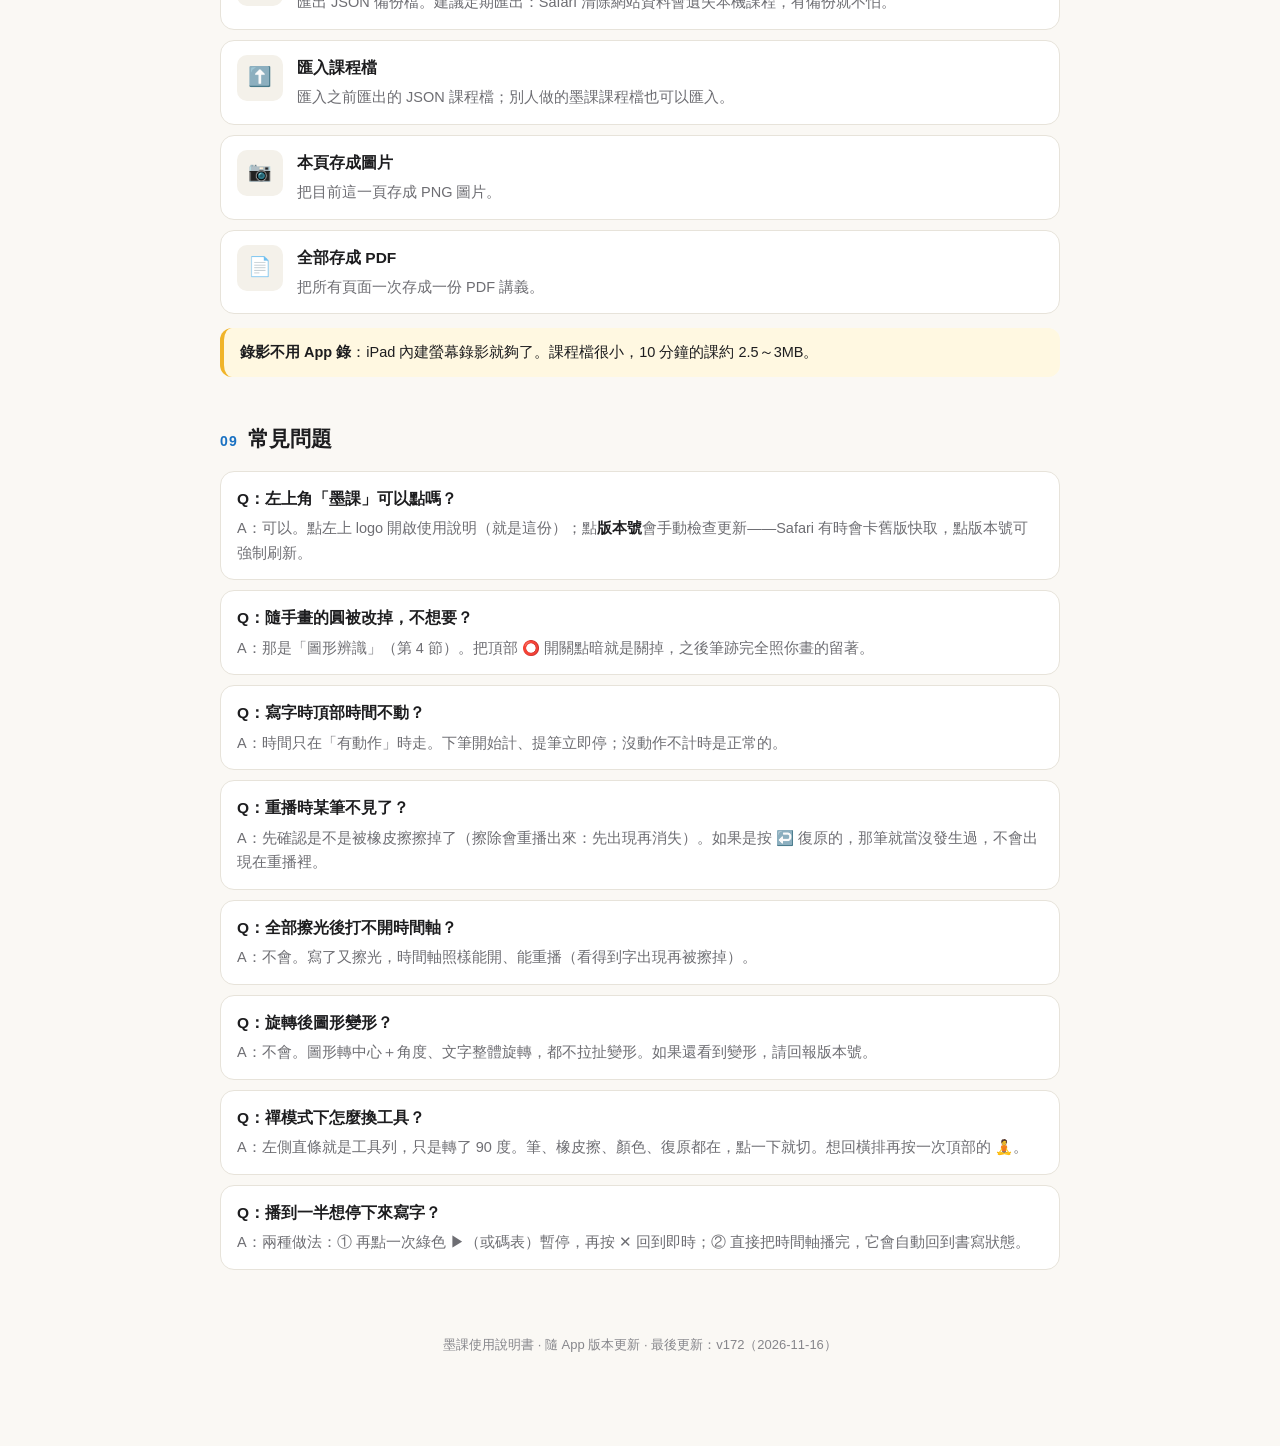
==== commit 99661793: "v196: 電腦鍵盤 Delete/Backspace 刪選取＋Ctrl+Z/Ctrl+Shift+Z/Ctrl+Y 復原重做；力學貼紙移除力/速度/加速度三種箭頭；說明文字補修（9d0881e）" ====
--- a/docs/manual.html
+++ b/docs/manual.html
@@ -164,7 +164,7 @@
 <div class="item"><div class="ic">⟲</div><div class="bd"><div class="nm">逆時針旋轉</div><p>先用套索或手抓<b>選取</b>，再按一下，選取的東西逆時針轉 15°。微調角度用。</p></div></div>
 
 <div class="item"><div class="ic">⟳</div><div class="bd"><div class="nm">順時針旋轉</div><p>先用套索或手抓<b>選取</b>，再按一下，選取的東西順時針轉 15°。</p></div></div>
-<div class="item"><div class="ic">✕</div><div class="bd"><div class="nm">刪除選取</div><p>選好筆跡後，第二排工具列的套索旁邊會出現紅色 ✕ 刪除鈕，按下去直接刪掉選中的筆跡（後面的筆自動往前補位）。</p></div></div>
+<div class="item"><div class="ic">✕</div><div class="bd"><div class="nm">刪除選取</div><p>選好筆跡後，第二排工具列的套索旁邊會出現紅色 ✕ 刪除鈕，按下去直接刪掉選中的筆跡（後面的筆自動往前補位）。電腦鍵盤按 Delete 也可以刪。</p></div></div>
 
 <div class="tip"><b>旋轉的其他做法</b>：按住選取框<b>角落的圓箭頭把手</b>繞著中心拖曳，要轉多少就轉多少；或雙指直接轉。文字、圖形、筆跡都會轉且<b>不變形</b>；<b>直線和箭頭不能旋轉</b>。旋轉會記入時間軸，重播看得到。</div>
 
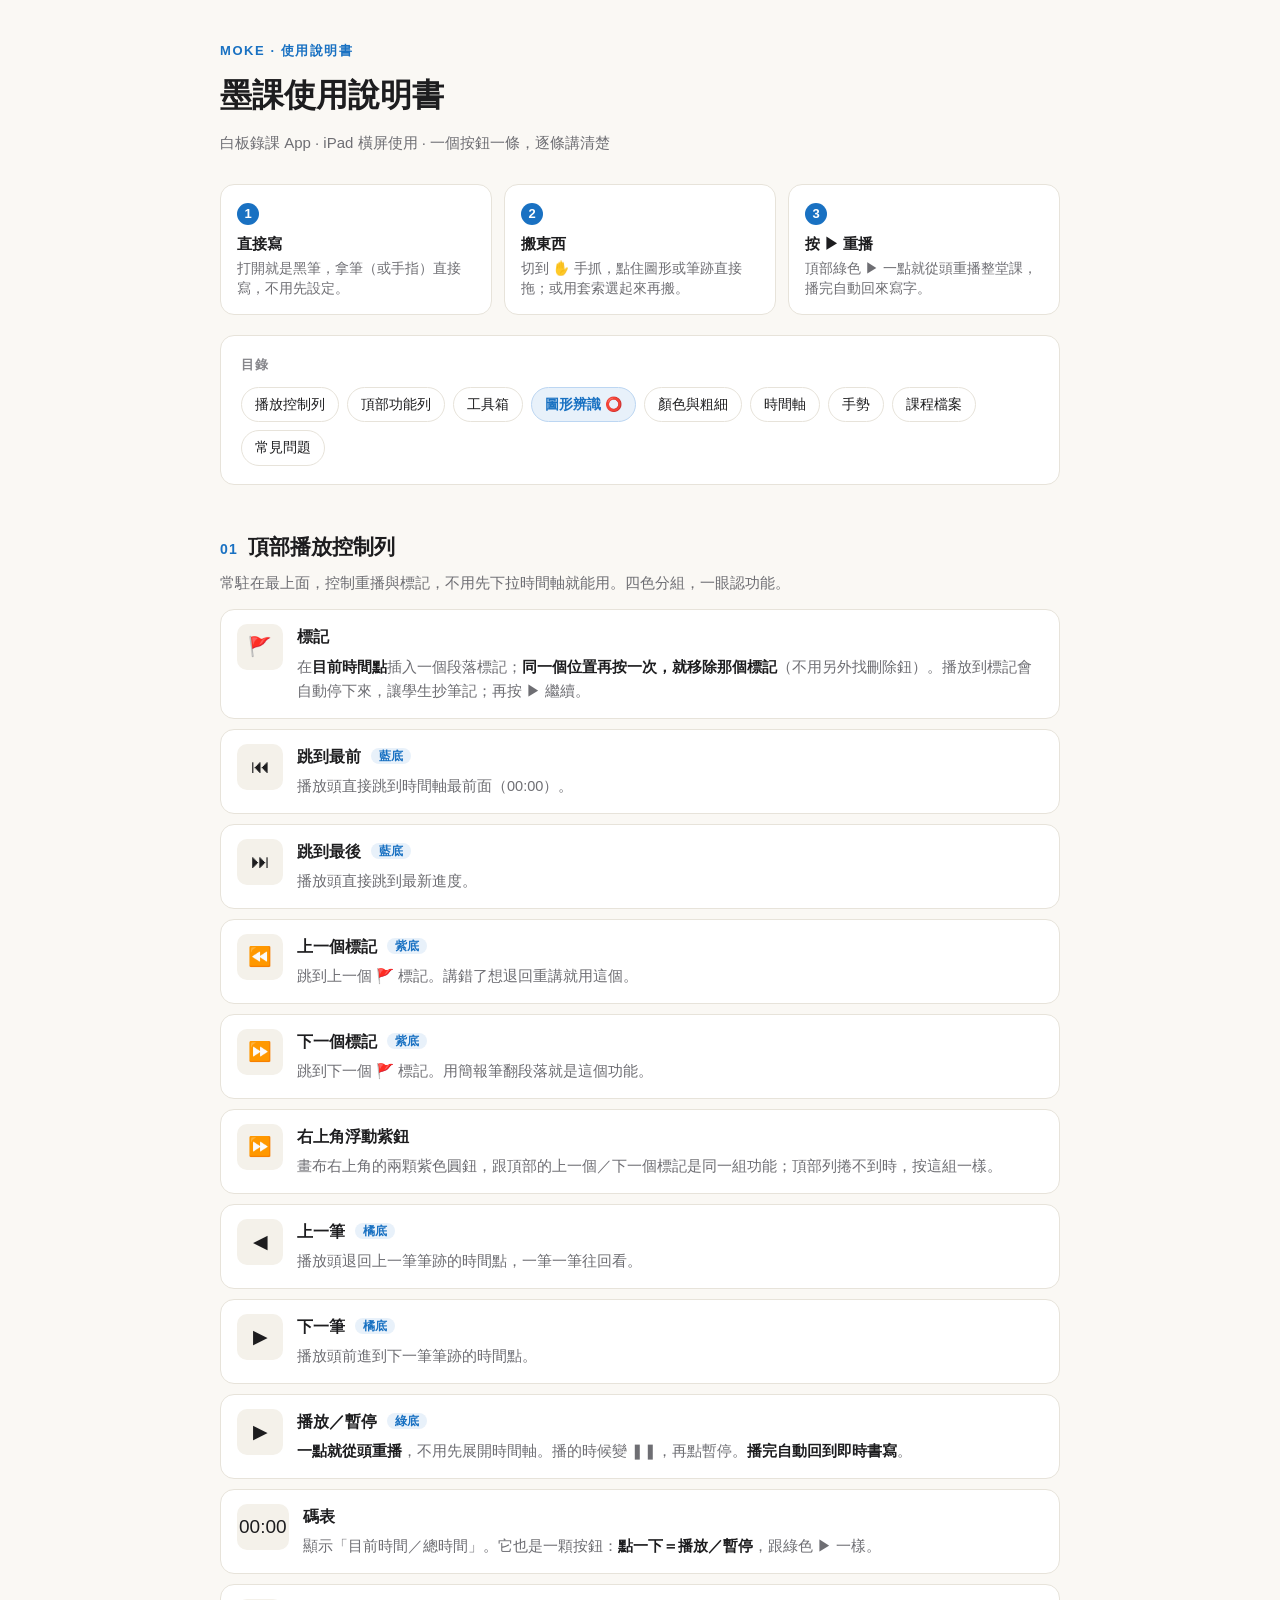
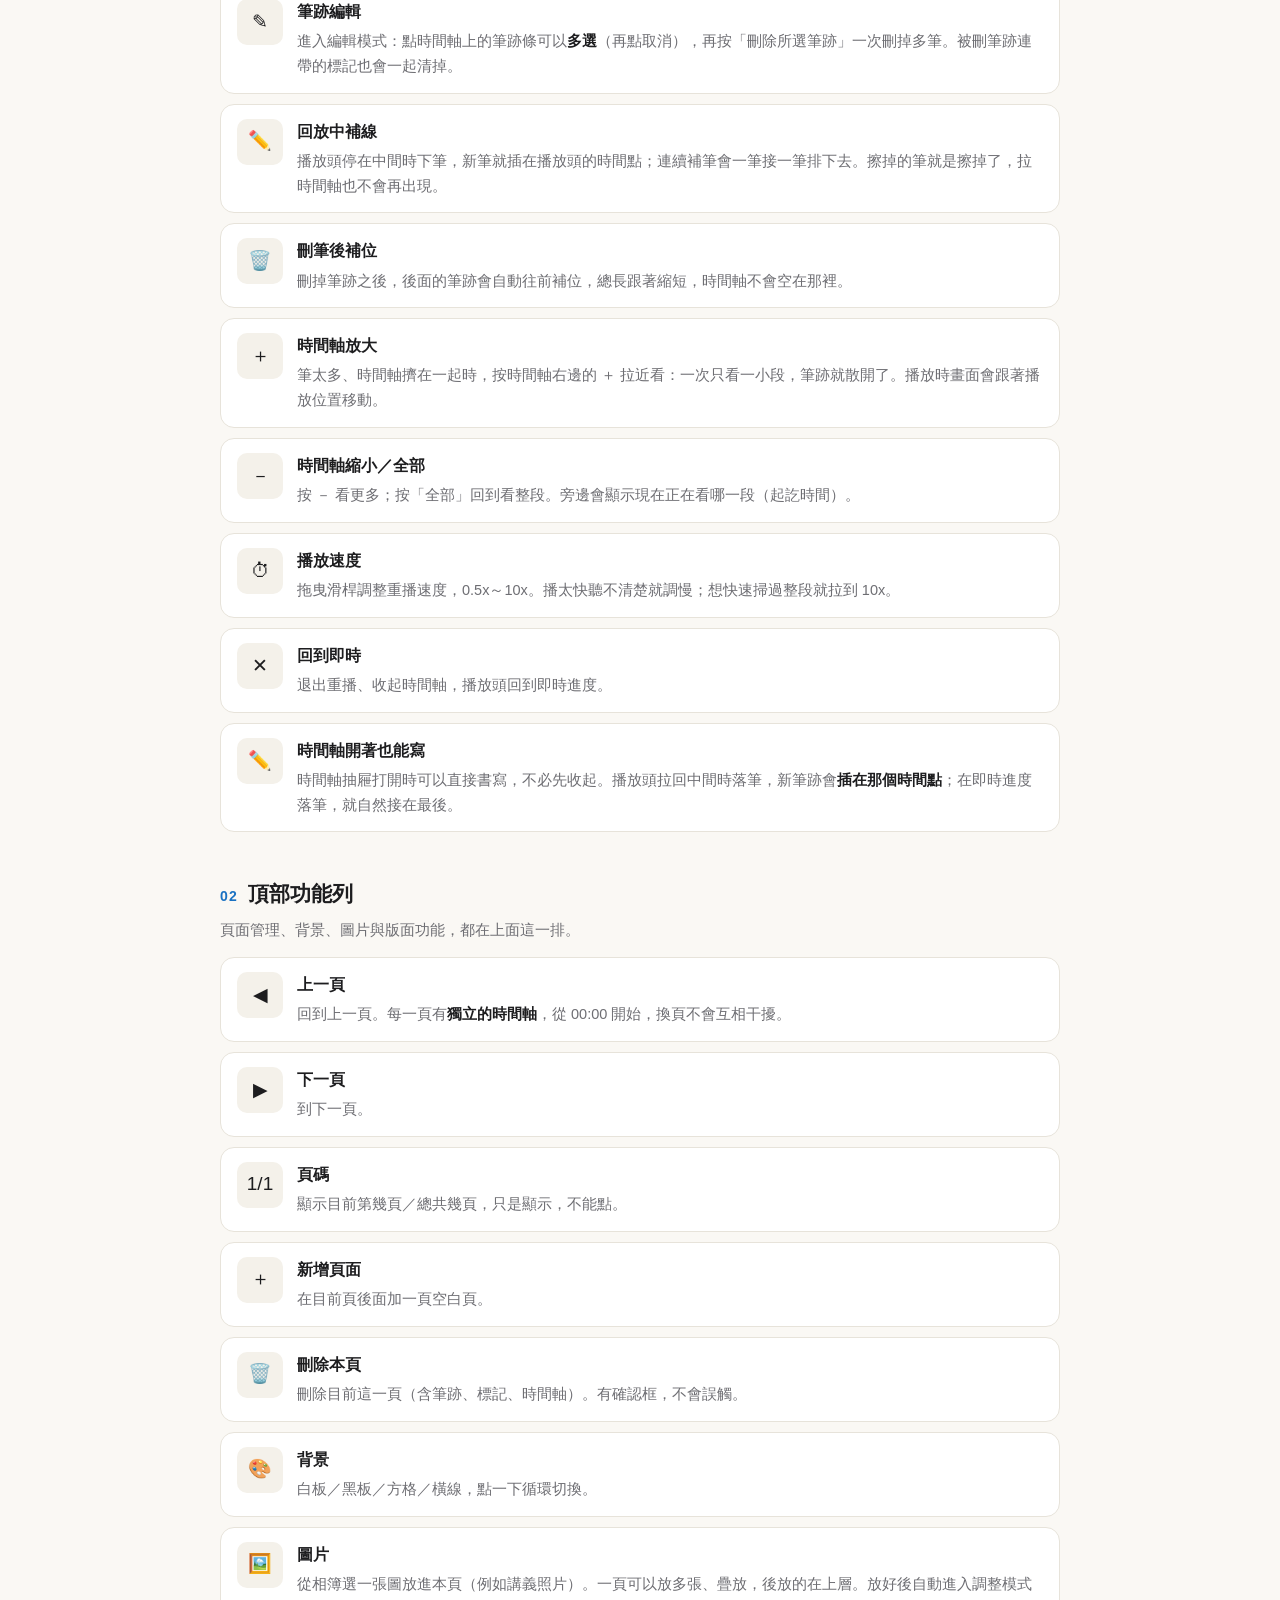
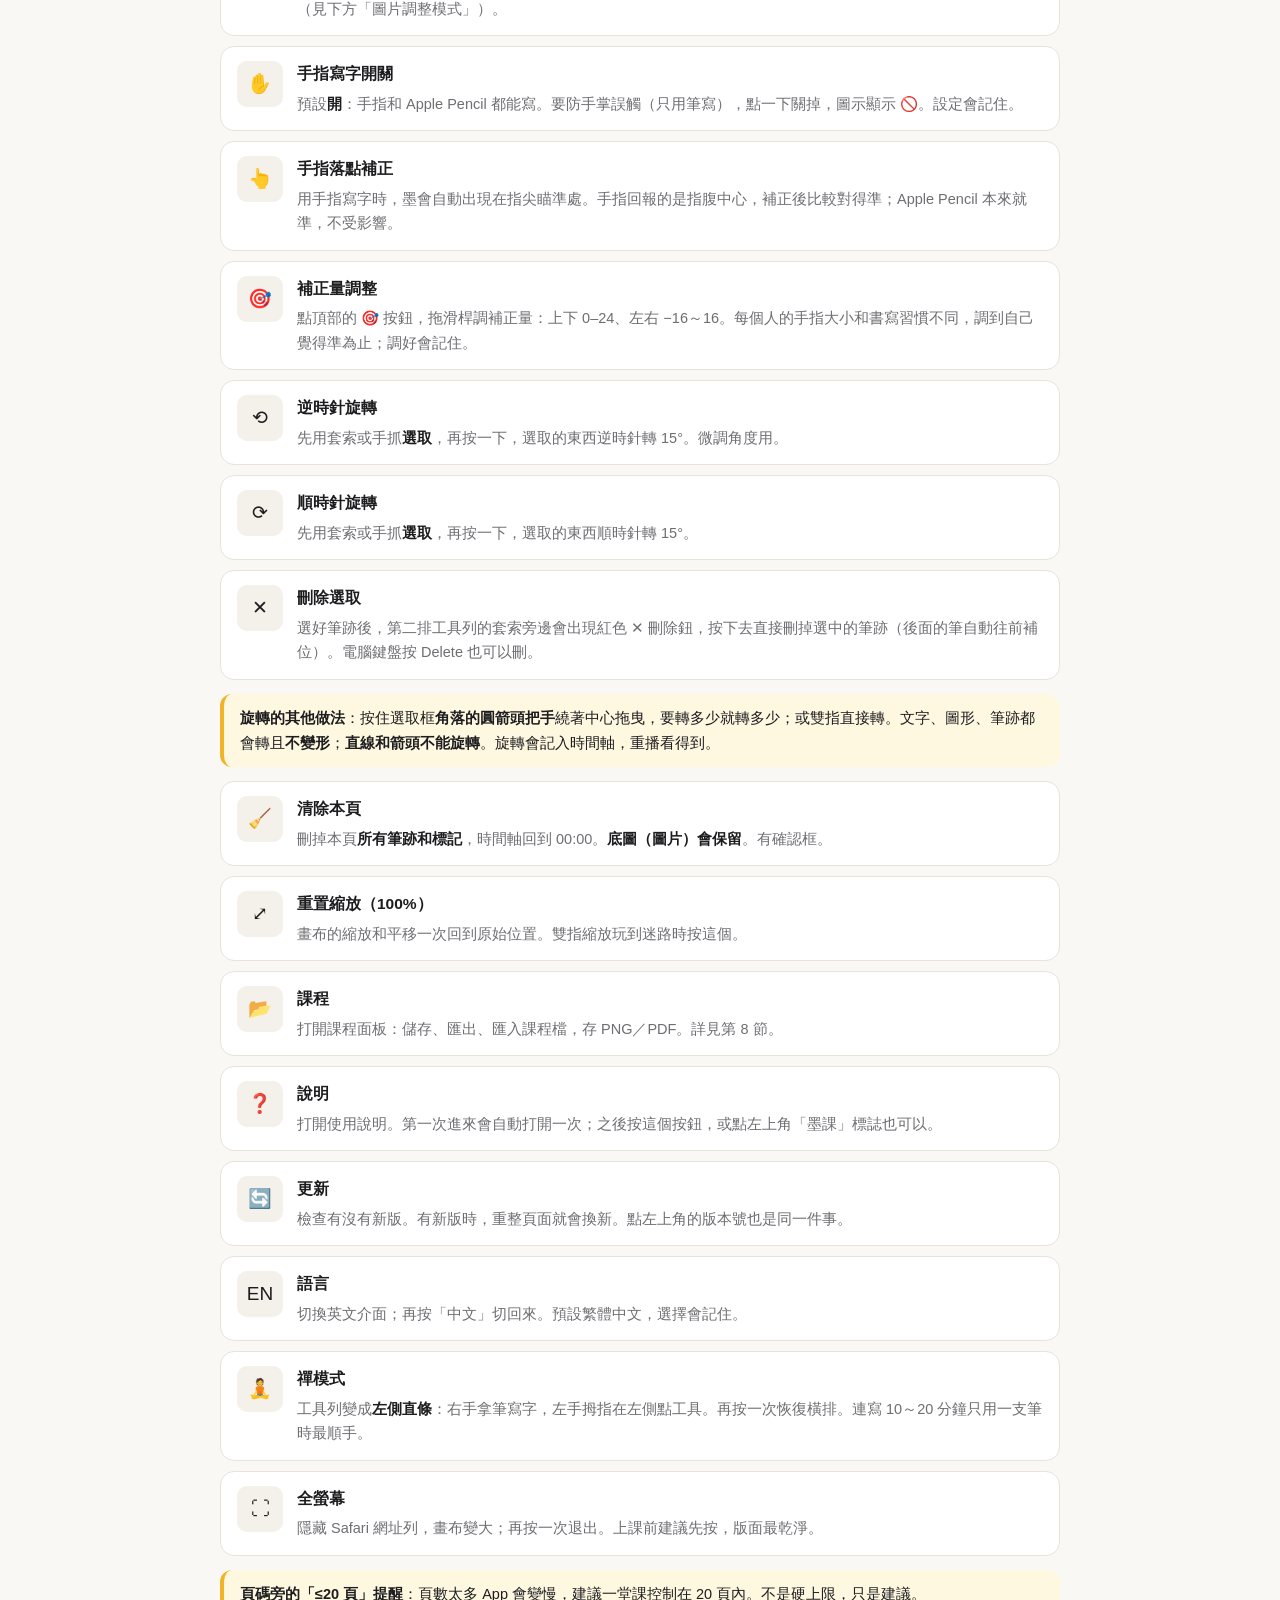
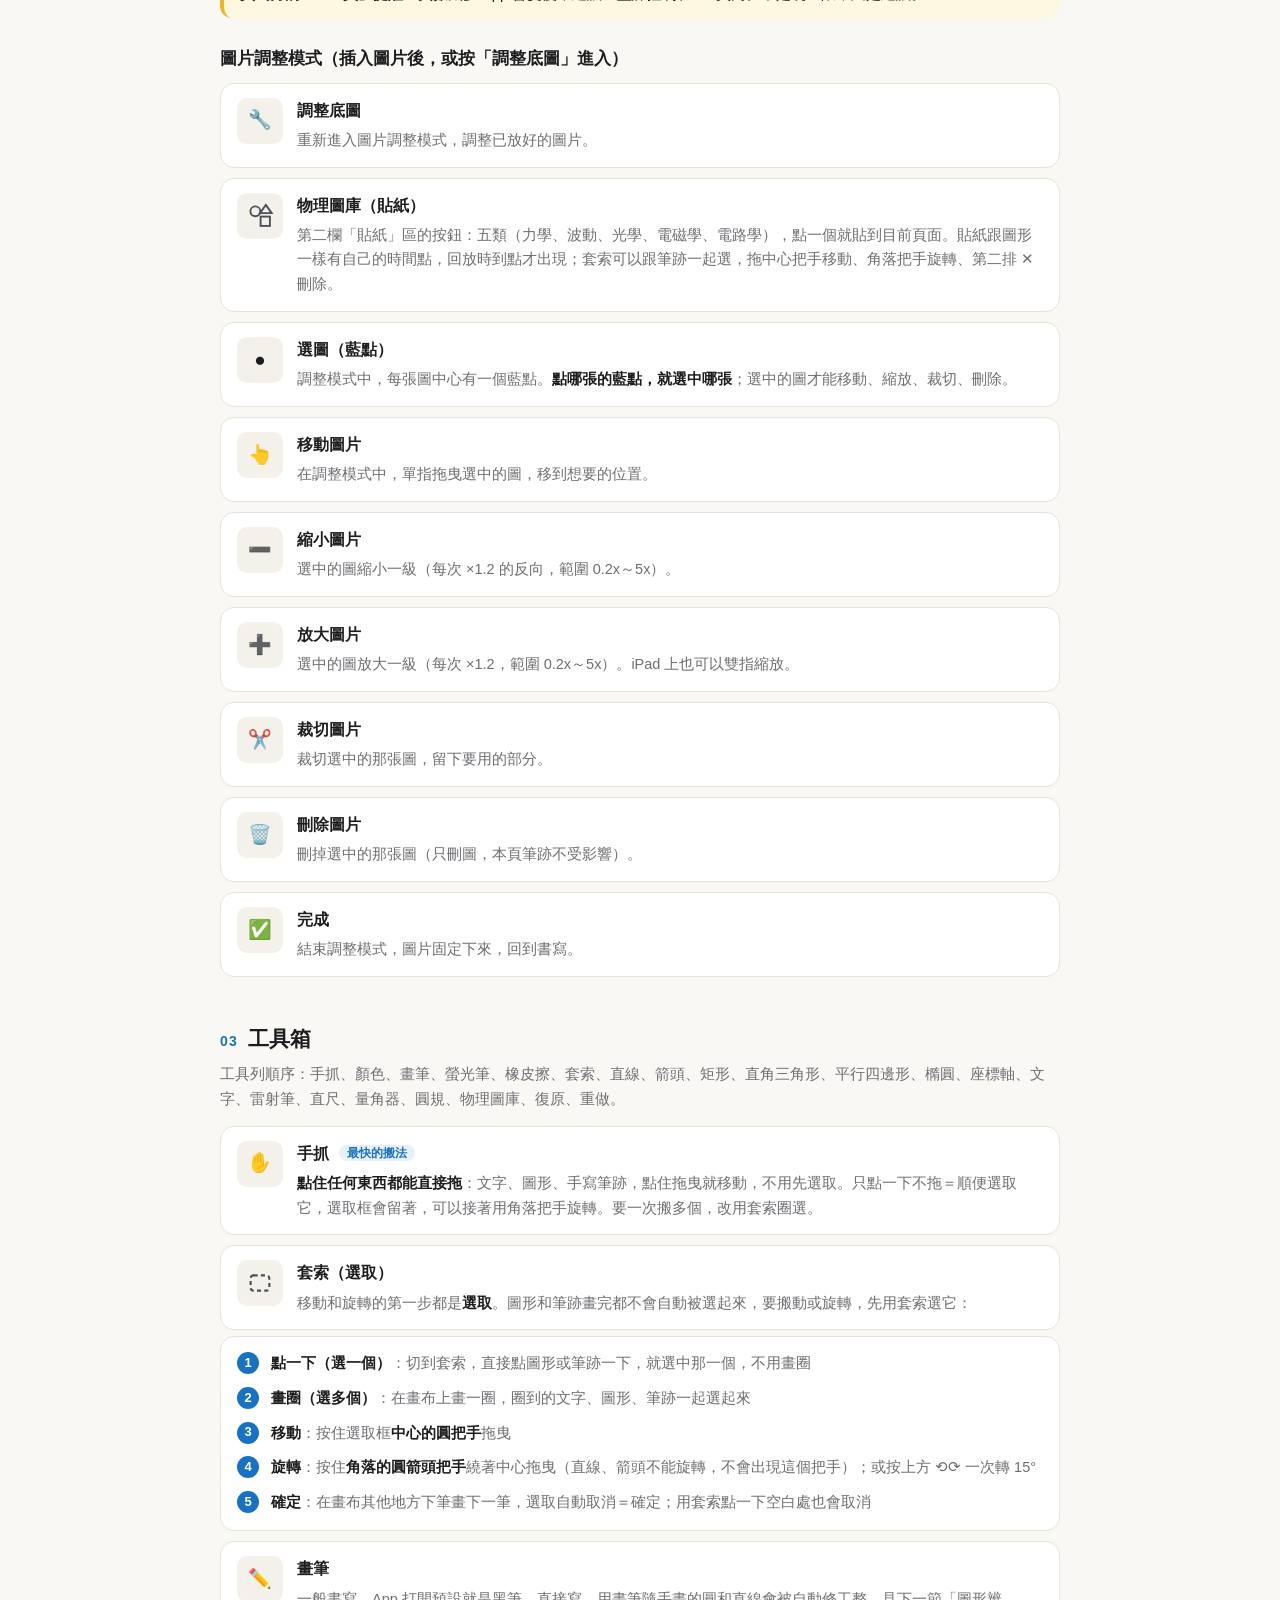
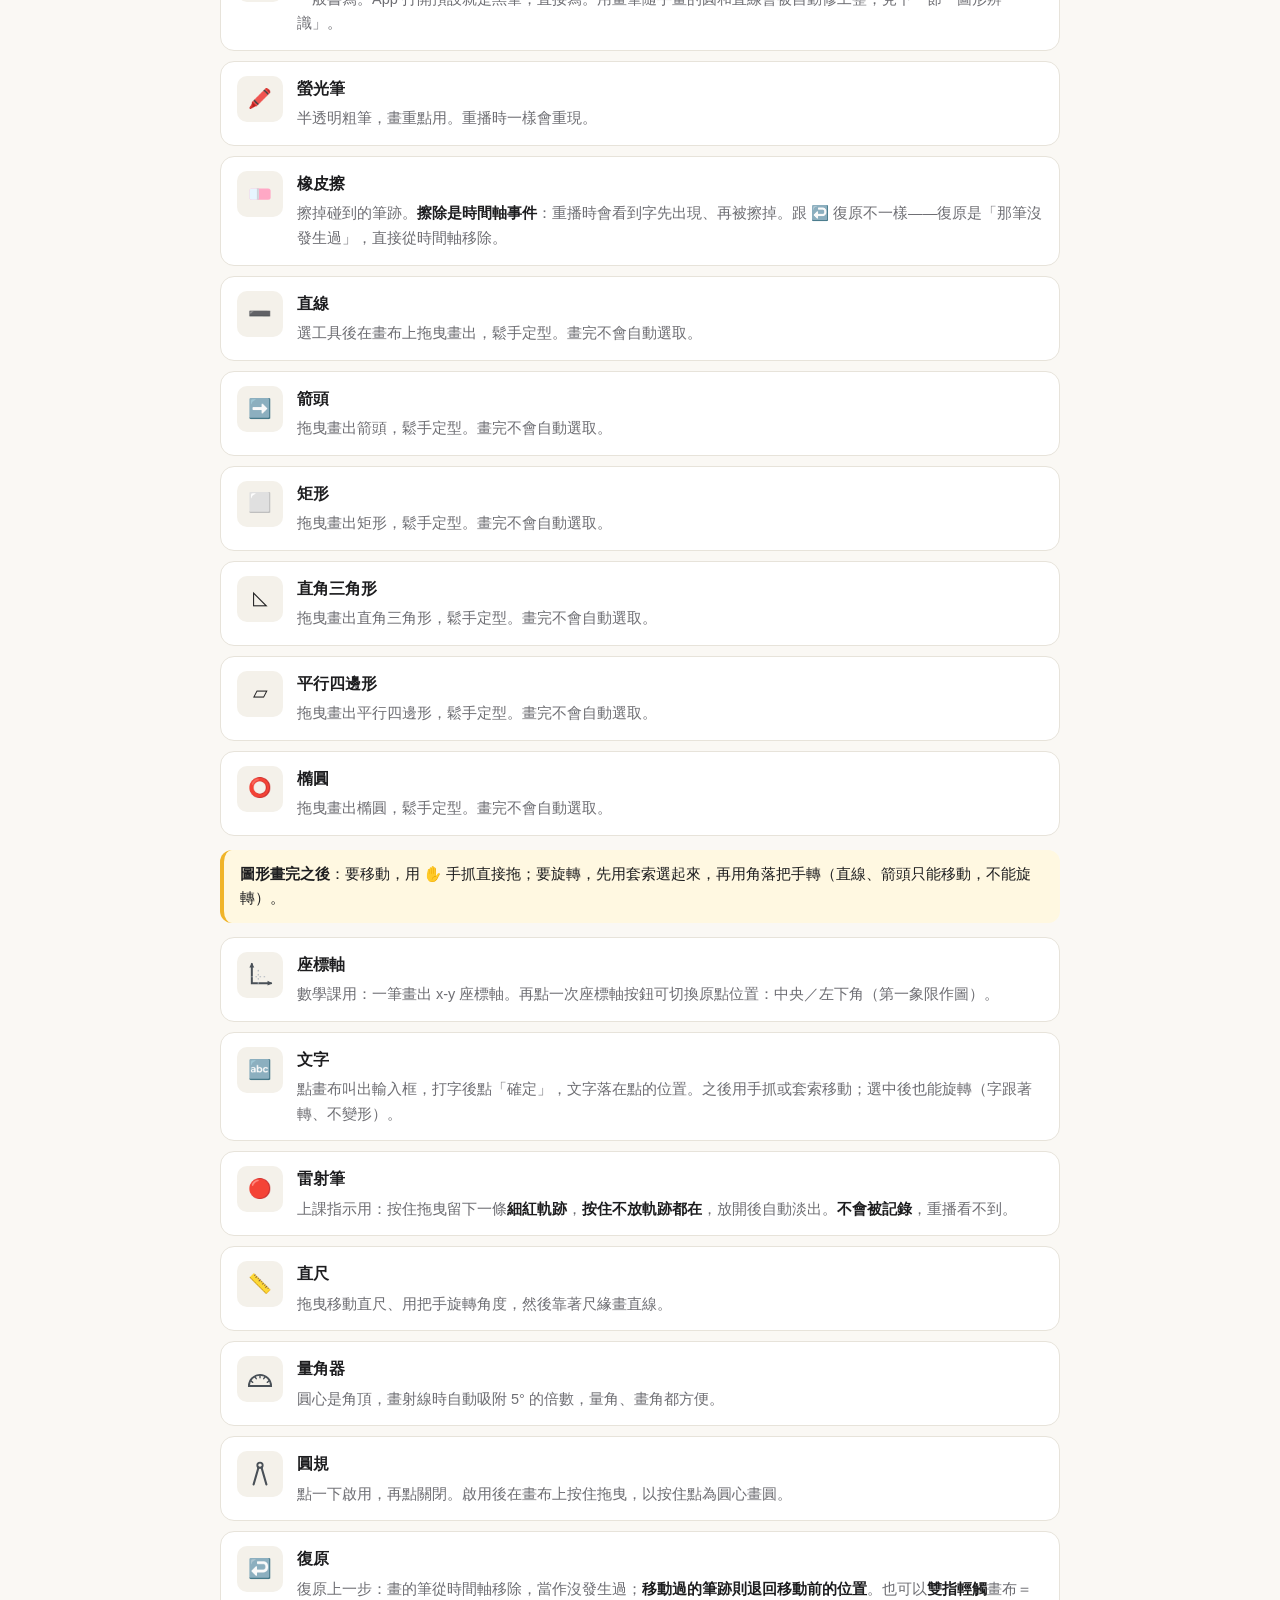
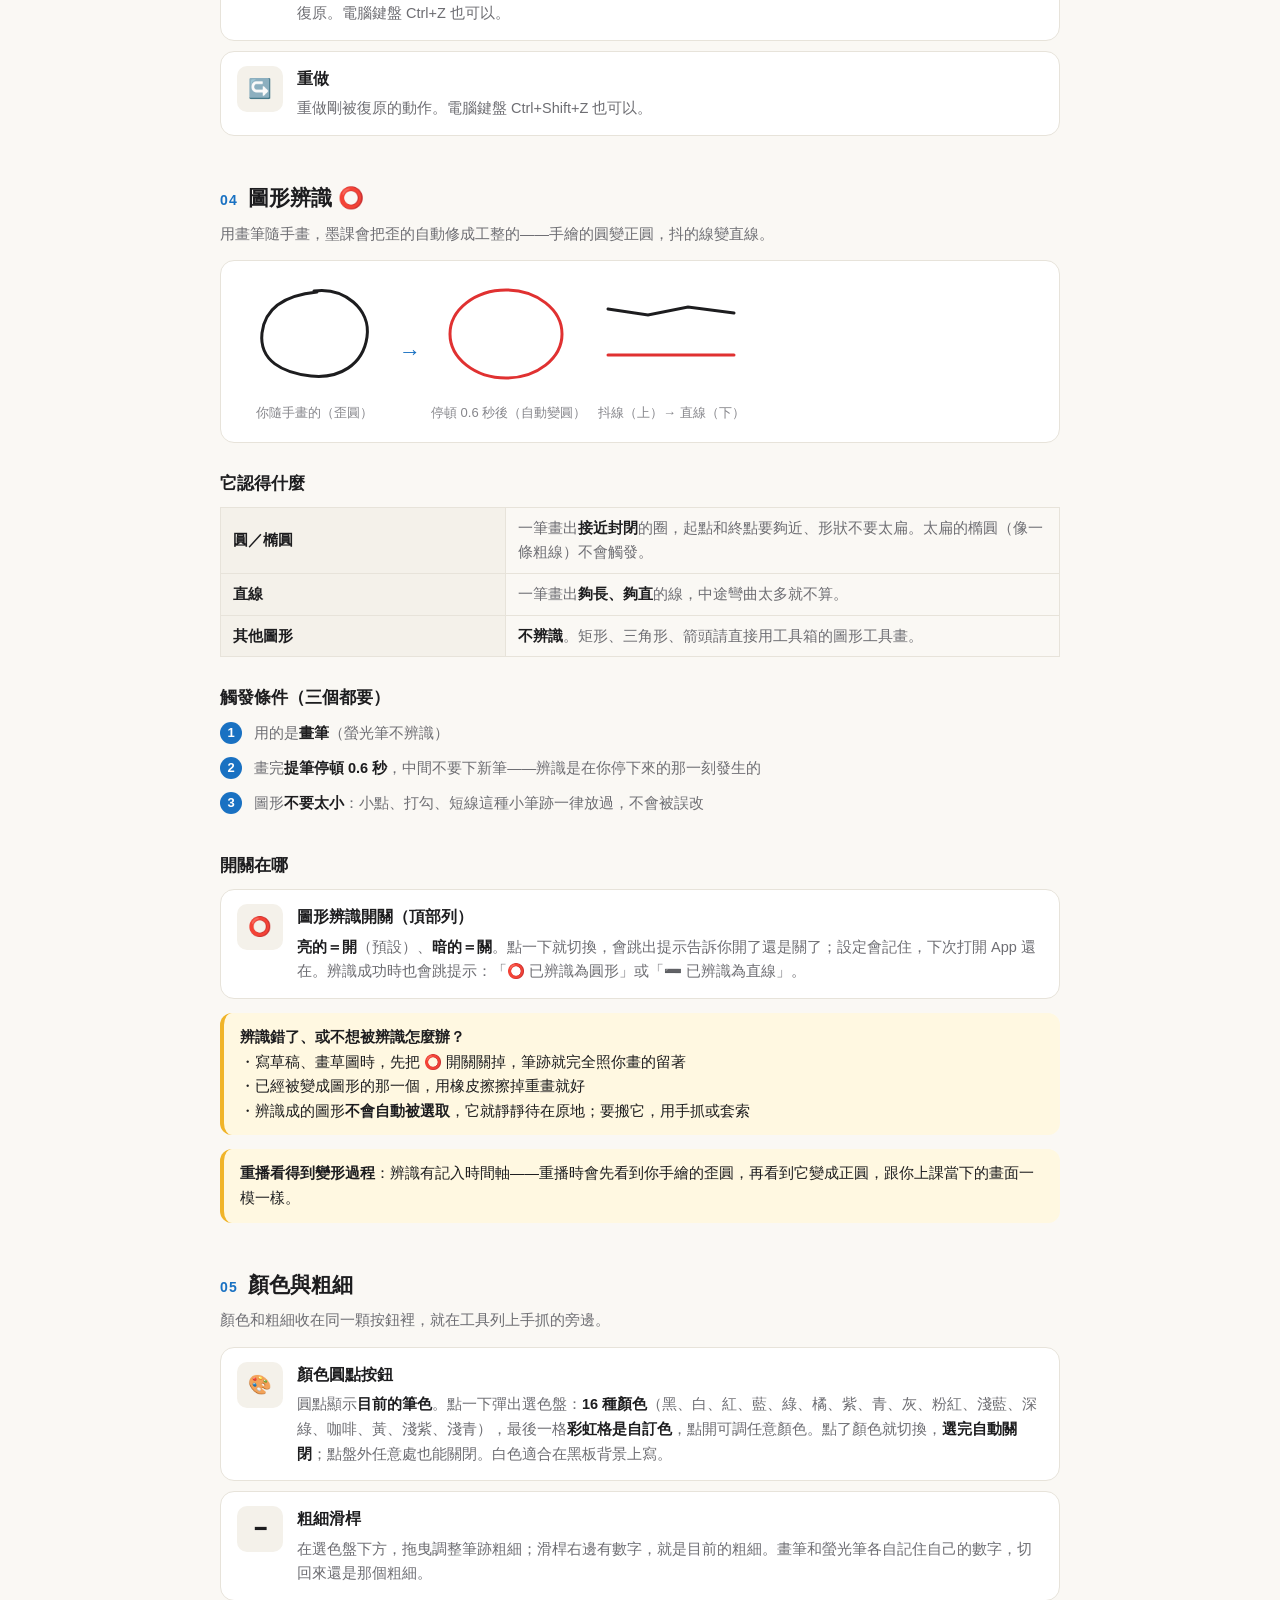
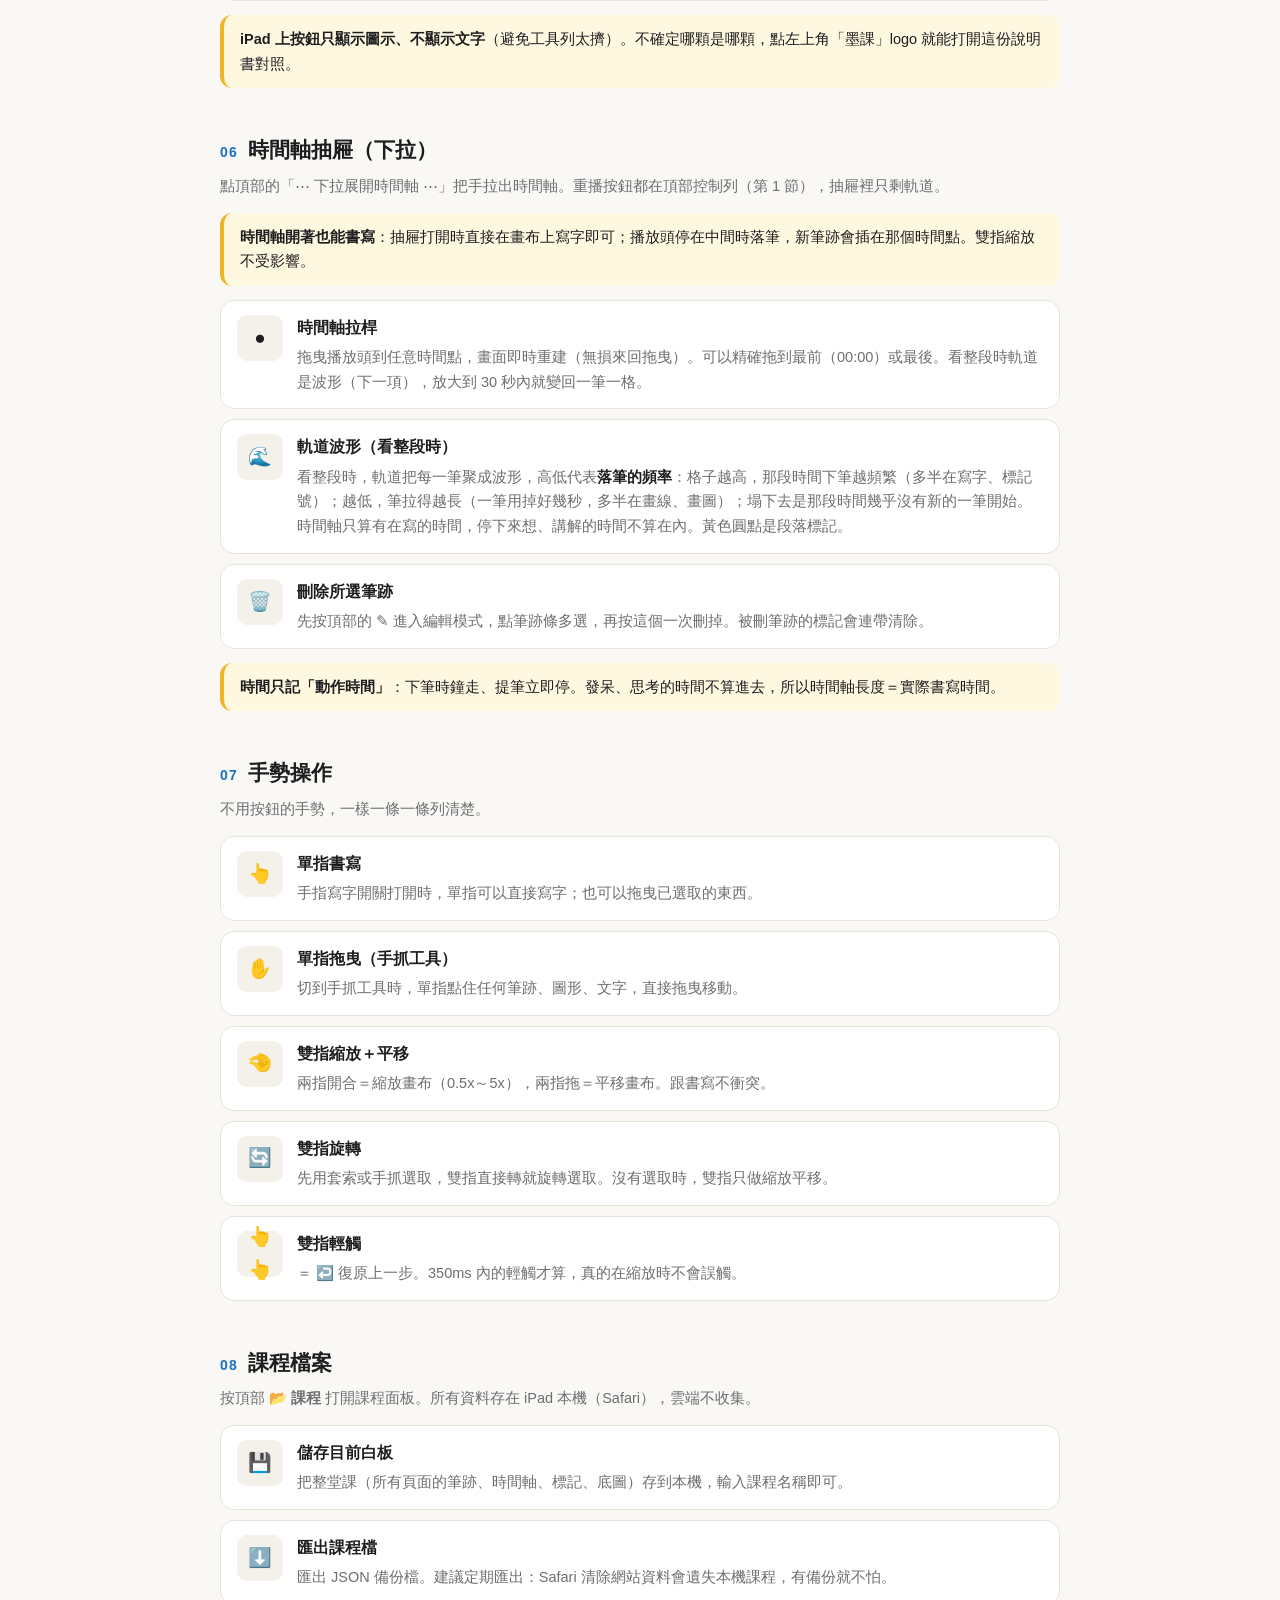
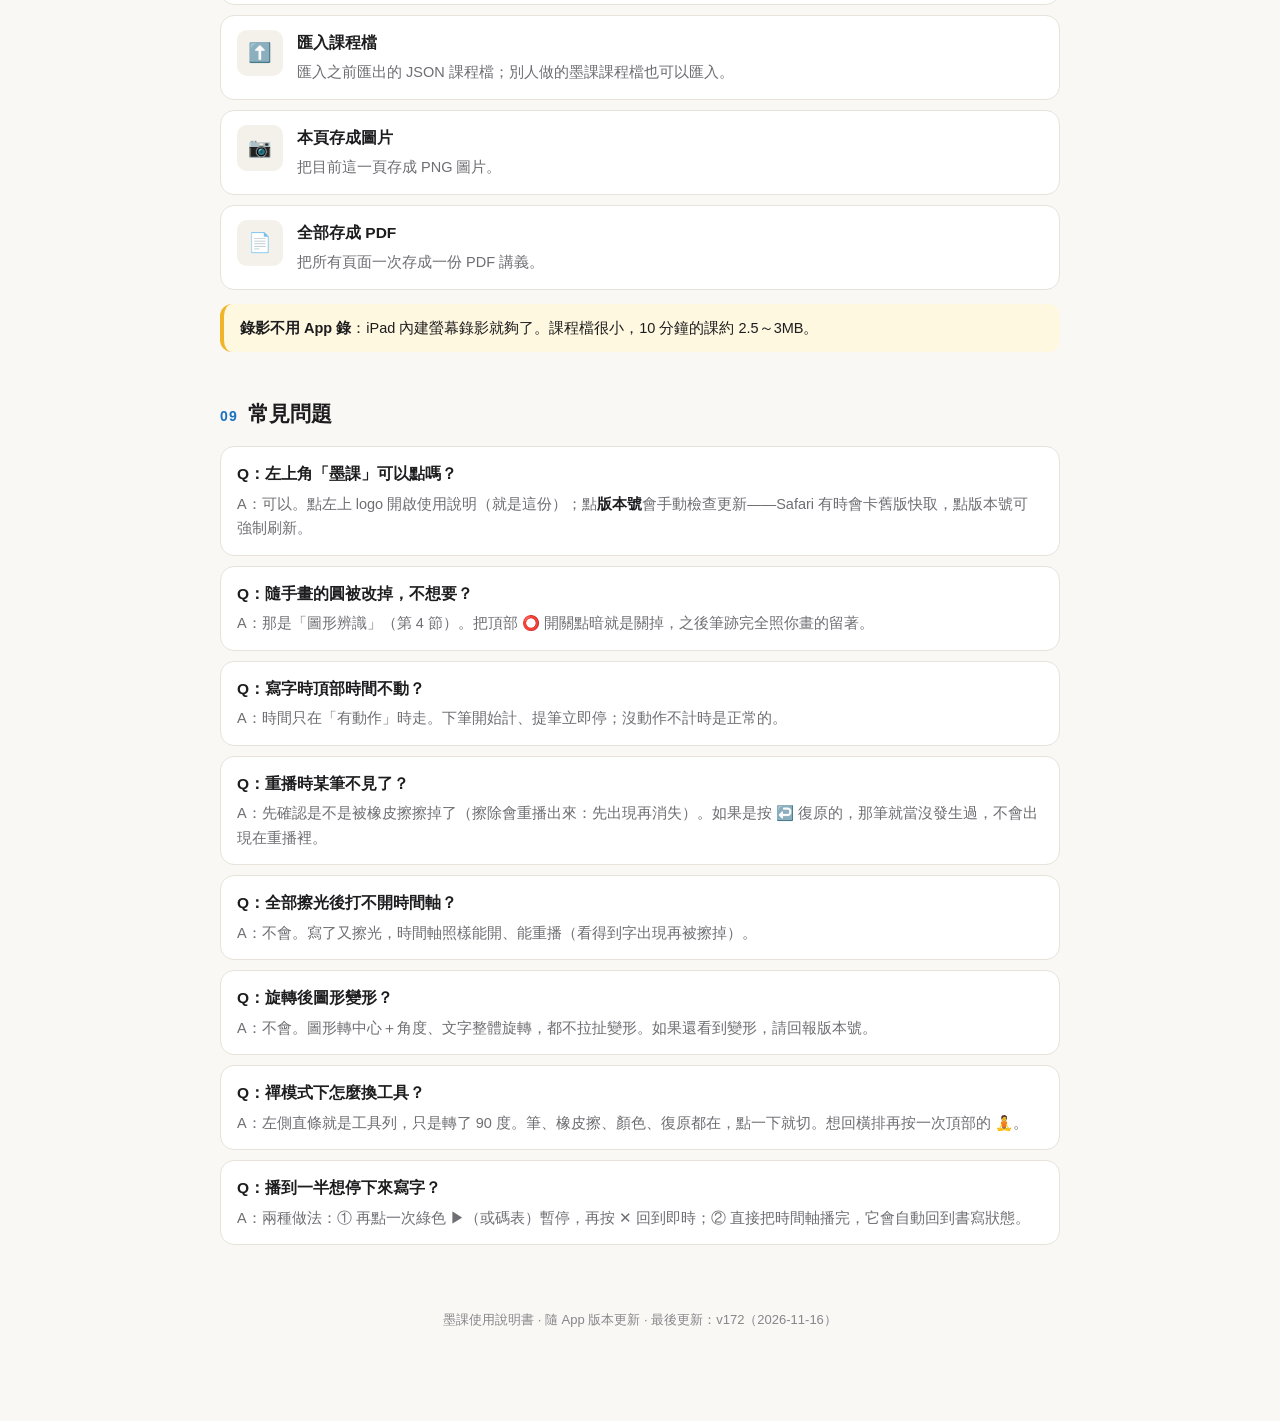
==== commit 12691148: "v200: sticker panel back to 5 categories (103 items), maker import button removed, uniform magnetic " ====
--- a/docs/manual.html
+++ b/docs/manual.html
@@ -186,7 +186,7 @@
 <h3>圖片調整模式（插入圖片後，或按「調整底圖」進入）</h3>
 
 <div class="item"><div class="ic">🔧</div><div class="bd"><div class="nm">調整底圖</div><p>重新進入圖片調整模式，調整已放好的圖片。</p></div></div>
-<div class="item"><div class="ic"><svg width="28" height="28" viewBox="0 0 48 48" aria-hidden="true"><g fill="none" stroke="#495057" stroke-width="3.2"><circle cx="16" cy="16" r="8.5"/><rect x="25" y="25" width="16" height="16"/><path d="M 34 5 L 44 19 L 24 19 Z"/></g></svg></div><div class="bd"><div class="nm">物理圖庫（貼紙）</div><p>第二欄「貼紙」區的按鈕：五類零件（力學、波動、光學、電磁學、電路學），點一個就貼到目前頁面。貼紙跟圖形一樣有自己的時間點，回放時到點才出現；套索可以跟筆跡一起選，拖中心把手移動、角落把手旋轉、第二排 ✕ 刪除。特別的版本（指定的力、角度、數據）先在製圖工具裡調好、匯出 JSON，再用面板裡的「匯入 maker 匯出的 JSON」貼上，一個檔案可放多個物件。</p></div></div>
+<div class="item"><div class="ic"><svg width="28" height="28" viewBox="0 0 48 48" aria-hidden="true"><g fill="none" stroke="#495057" stroke-width="3.2"><circle cx="16" cy="16" r="8.5"/><rect x="25" y="25" width="16" height="16"/><path d="M 34 5 L 44 19 L 24 19 Z"/></g></svg></div><div class="bd"><div class="nm">物理圖庫（貼紙）</div><p>第二欄「貼紙」區的按鈕：五類（力學、波動、光學、電磁學、電路學），點一個就貼到目前頁面。貼紙跟圖形一樣有自己的時間點，回放時到點才出現；套索可以跟筆跡一起選，拖中心把手移動、角落把手旋轉、第二排 ✕ 刪除。</p></div></div>
 
 <div class="item"><div class="ic">●</div><div class="bd"><div class="nm">選圖（藍點）</div><p>調整模式中，每張圖中心有一個藍點。<b>點哪張的藍點，就選中哪張</b>；選中的圖才能移動、縮放、裁切、刪除。</p></div></div>
 
@@ -252,9 +252,9 @@
 
 <div class="item"><div class="ic"><svg width="28" height="28" viewBox="0 0 48 48" aria-hidden="true"><circle cx="24" cy="9" r="4.6" fill="none" stroke="#495057" stroke-width="3.2"/><g stroke="#495057" stroke-width="3.6" stroke-linecap="round"><line x1="21.5" y1="12.5" x2="13" y2="42"/><line x1="26.5" y1="12.5" x2="35" y2="42"/></g></svg></div><div class="bd"><div class="nm">圓規</div><p>點一下啟用，再點關閉。啟用後在畫布上按住拖曳，以按住點為圓心畫圓。</p></div></div>
 
-<div class="item"><div class="ic">↩️</div><div class="bd"><div class="nm">復原</div><p>復原上一步：畫的筆從時間軸移除，當作沒發生過；<b>移動過的筆跡則退回移動前的位置</b>。也可以<b>雙指輕觸</b>畫布＝復原。</p></div></div>
-
-<div class="item"><div class="ic">↪️</div><div class="bd"><div class="nm">重做</div><p>重做剛被復原的動作。</p></div></div>
+<div class="item"><div class="ic">↩️</div><div class="bd"><div class="nm">復原</div><p>復原上一步：畫的筆從時間軸移除，當作沒發生過；<b>移動過的筆跡則退回移動前的位置</b>。也可以<b>雙指輕觸</b>畫布＝復原。電腦鍵盤 Ctrl+Z 也可以。</p></div></div>
+
+<div class="item"><div class="ic">↪️</div><div class="bd"><div class="nm">重做</div><p>重做剛被復原的動作。電腦鍵盤 Ctrl+Shift+Z 也可以。</p></div></div>
 
 </section>
 
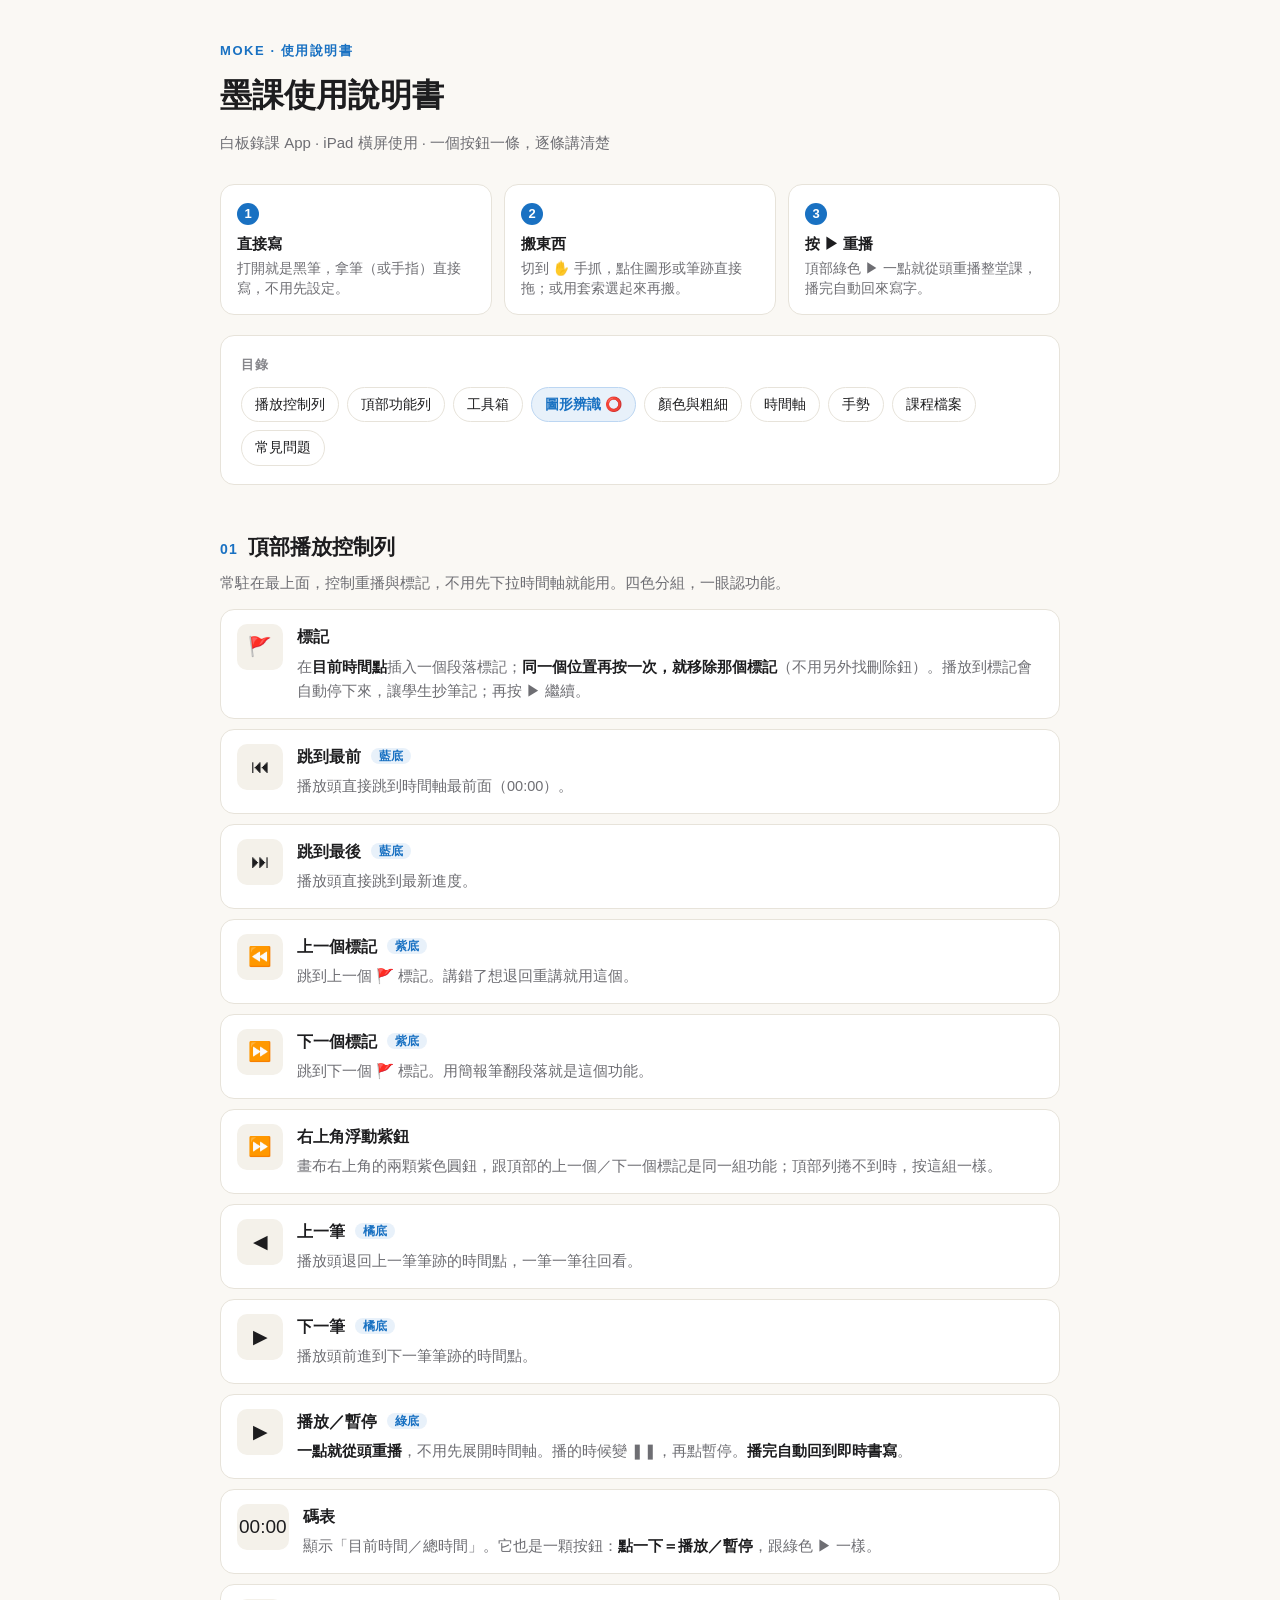
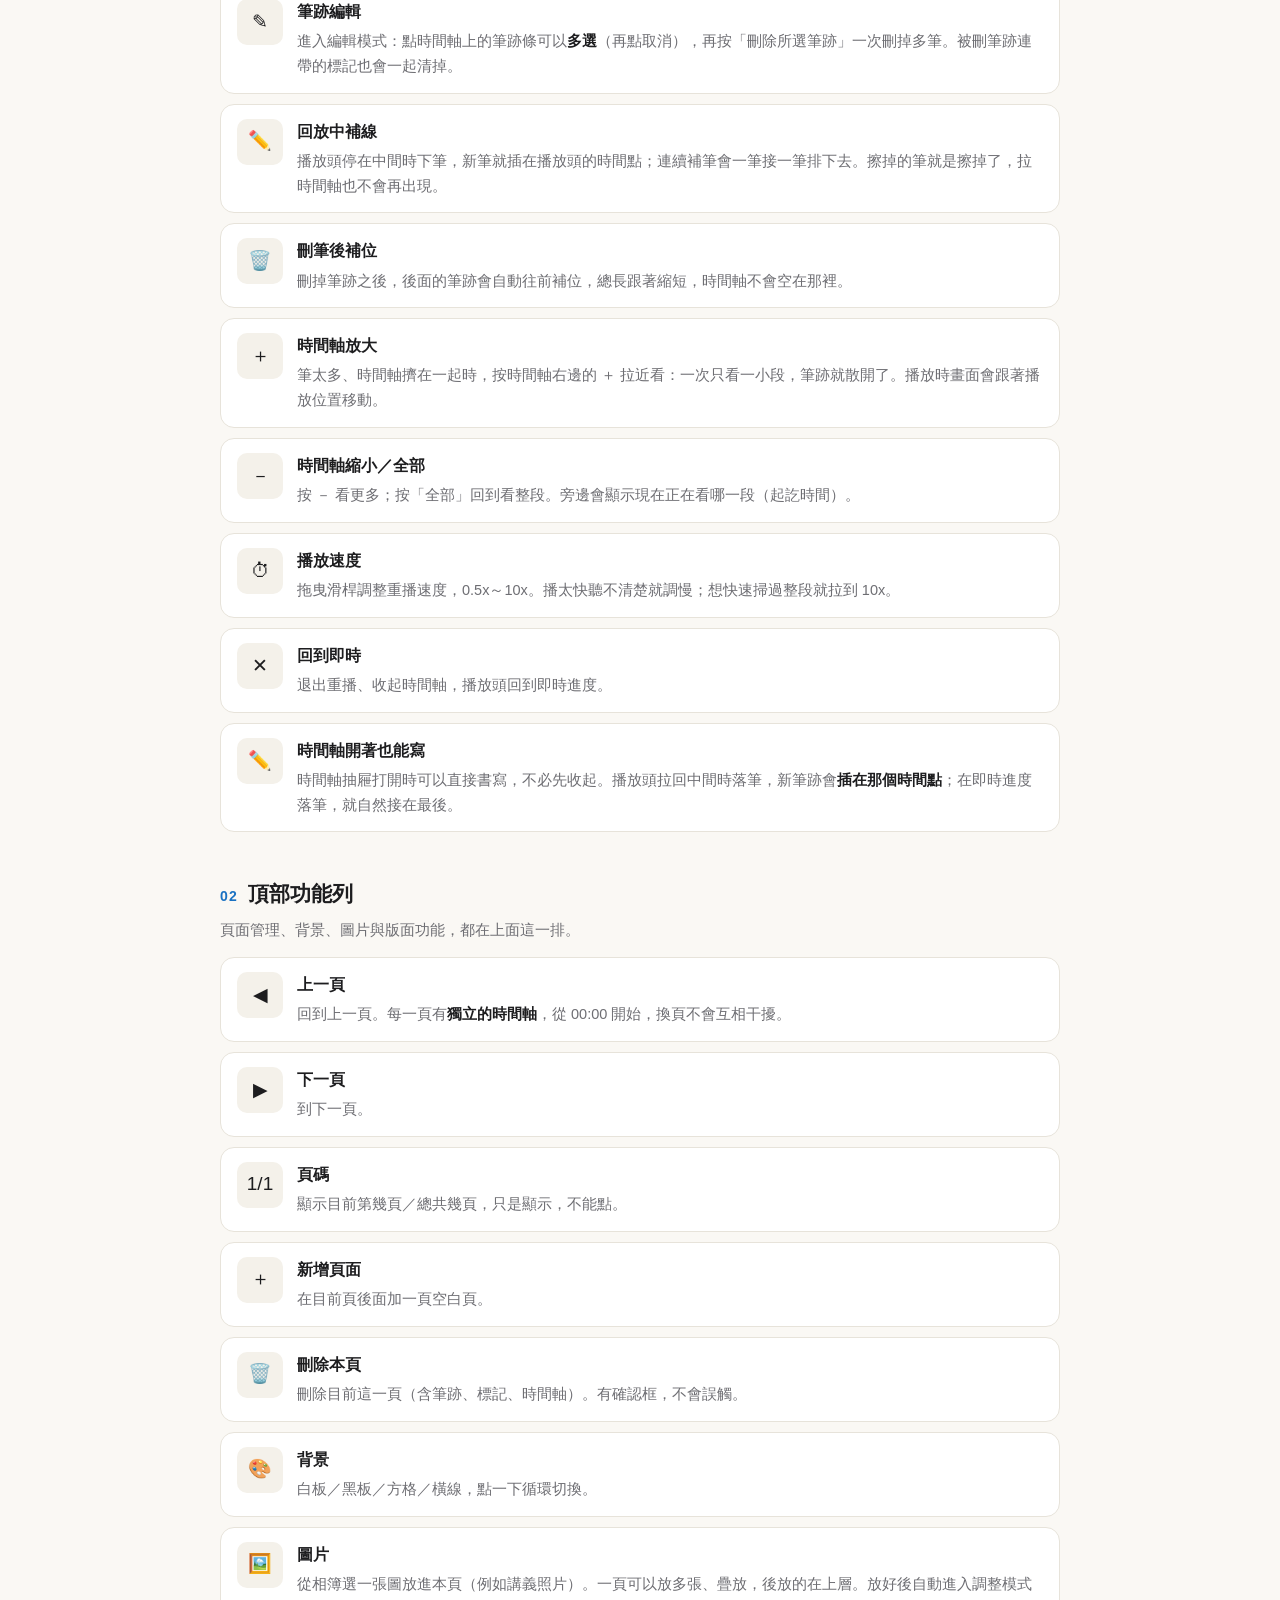
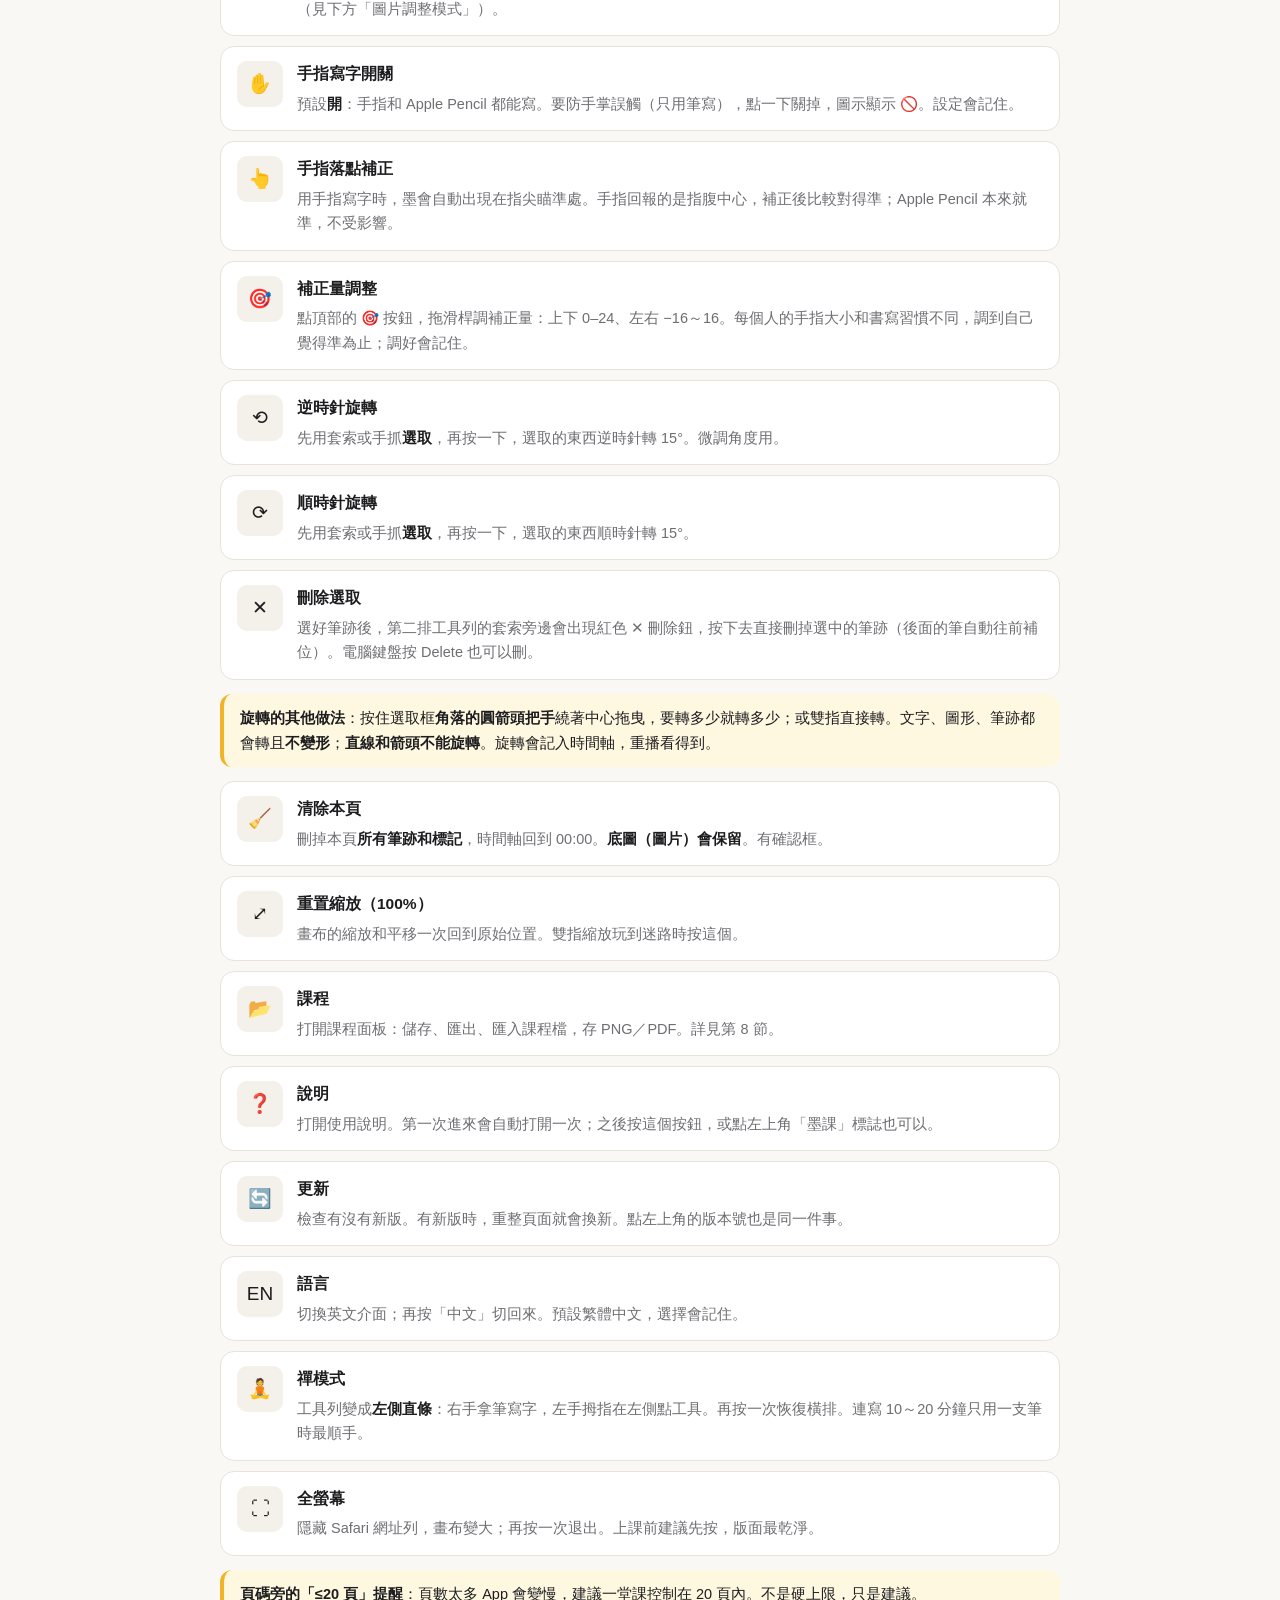
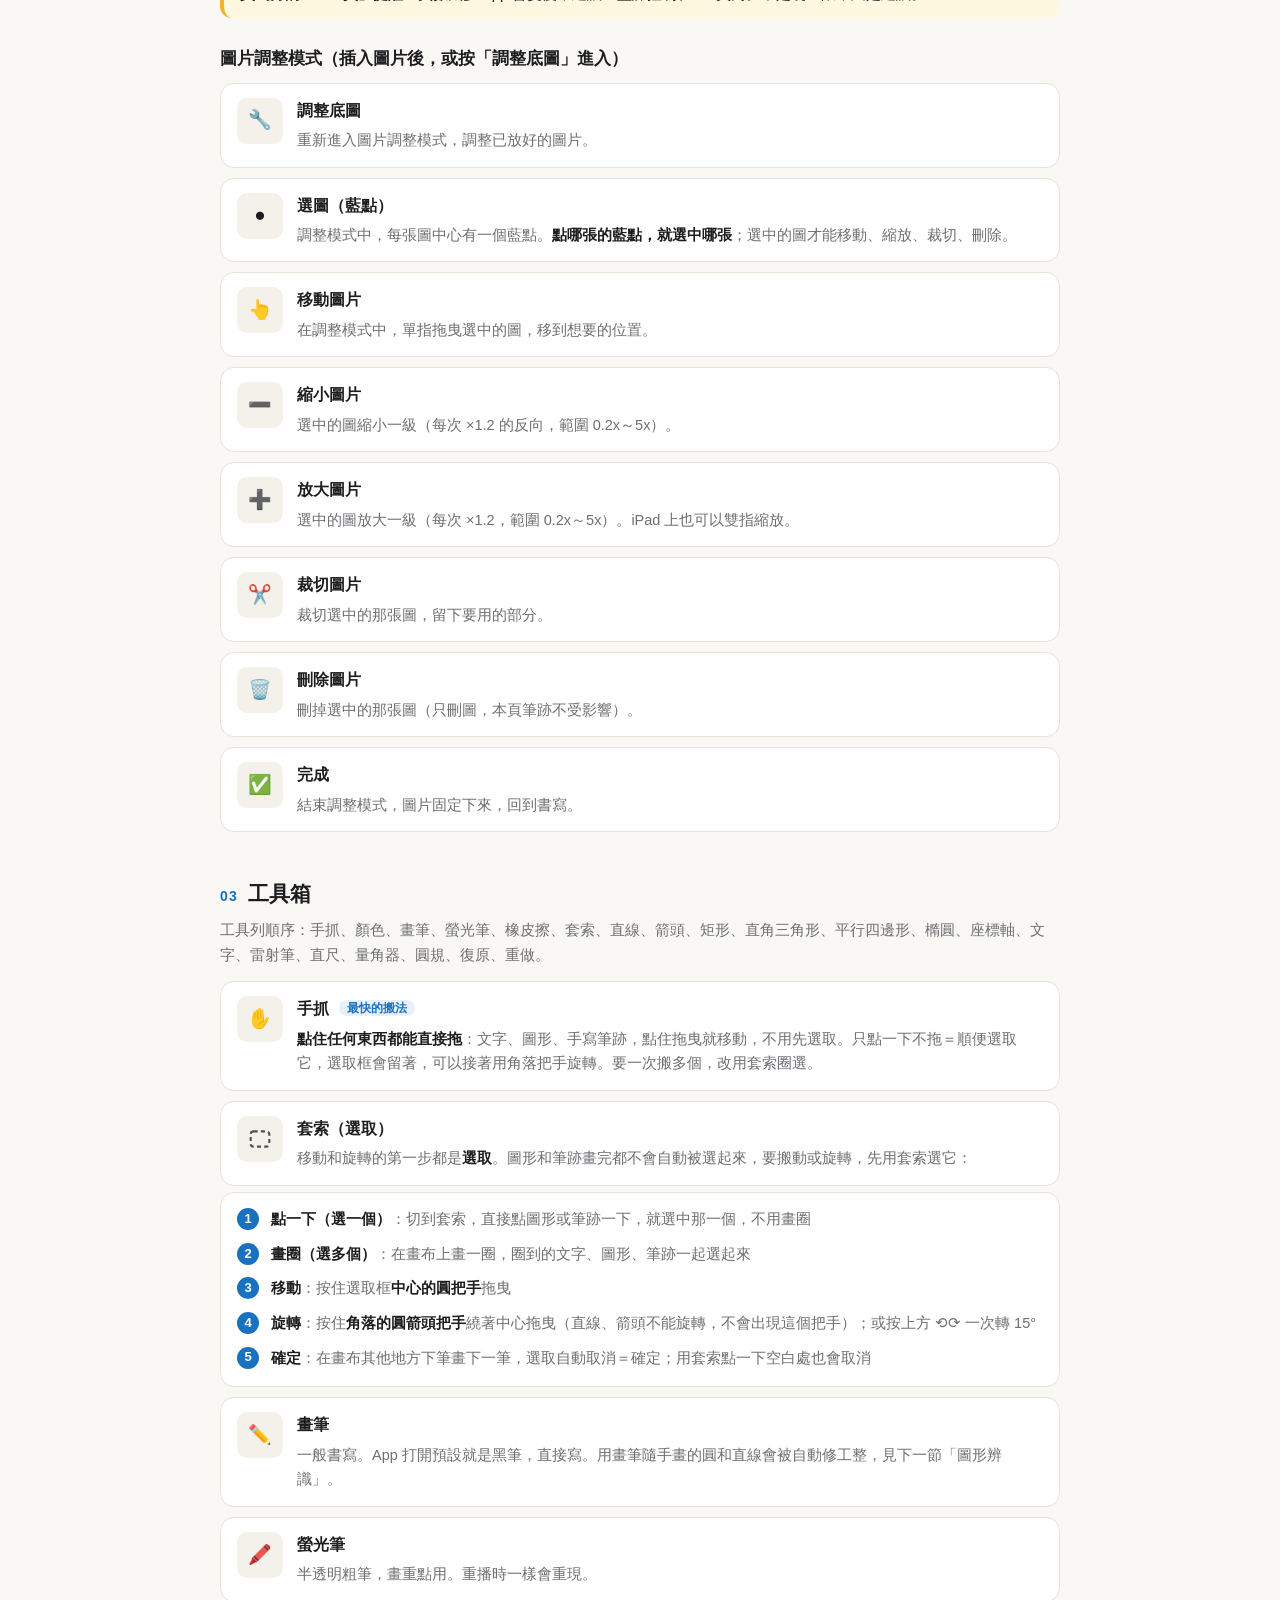
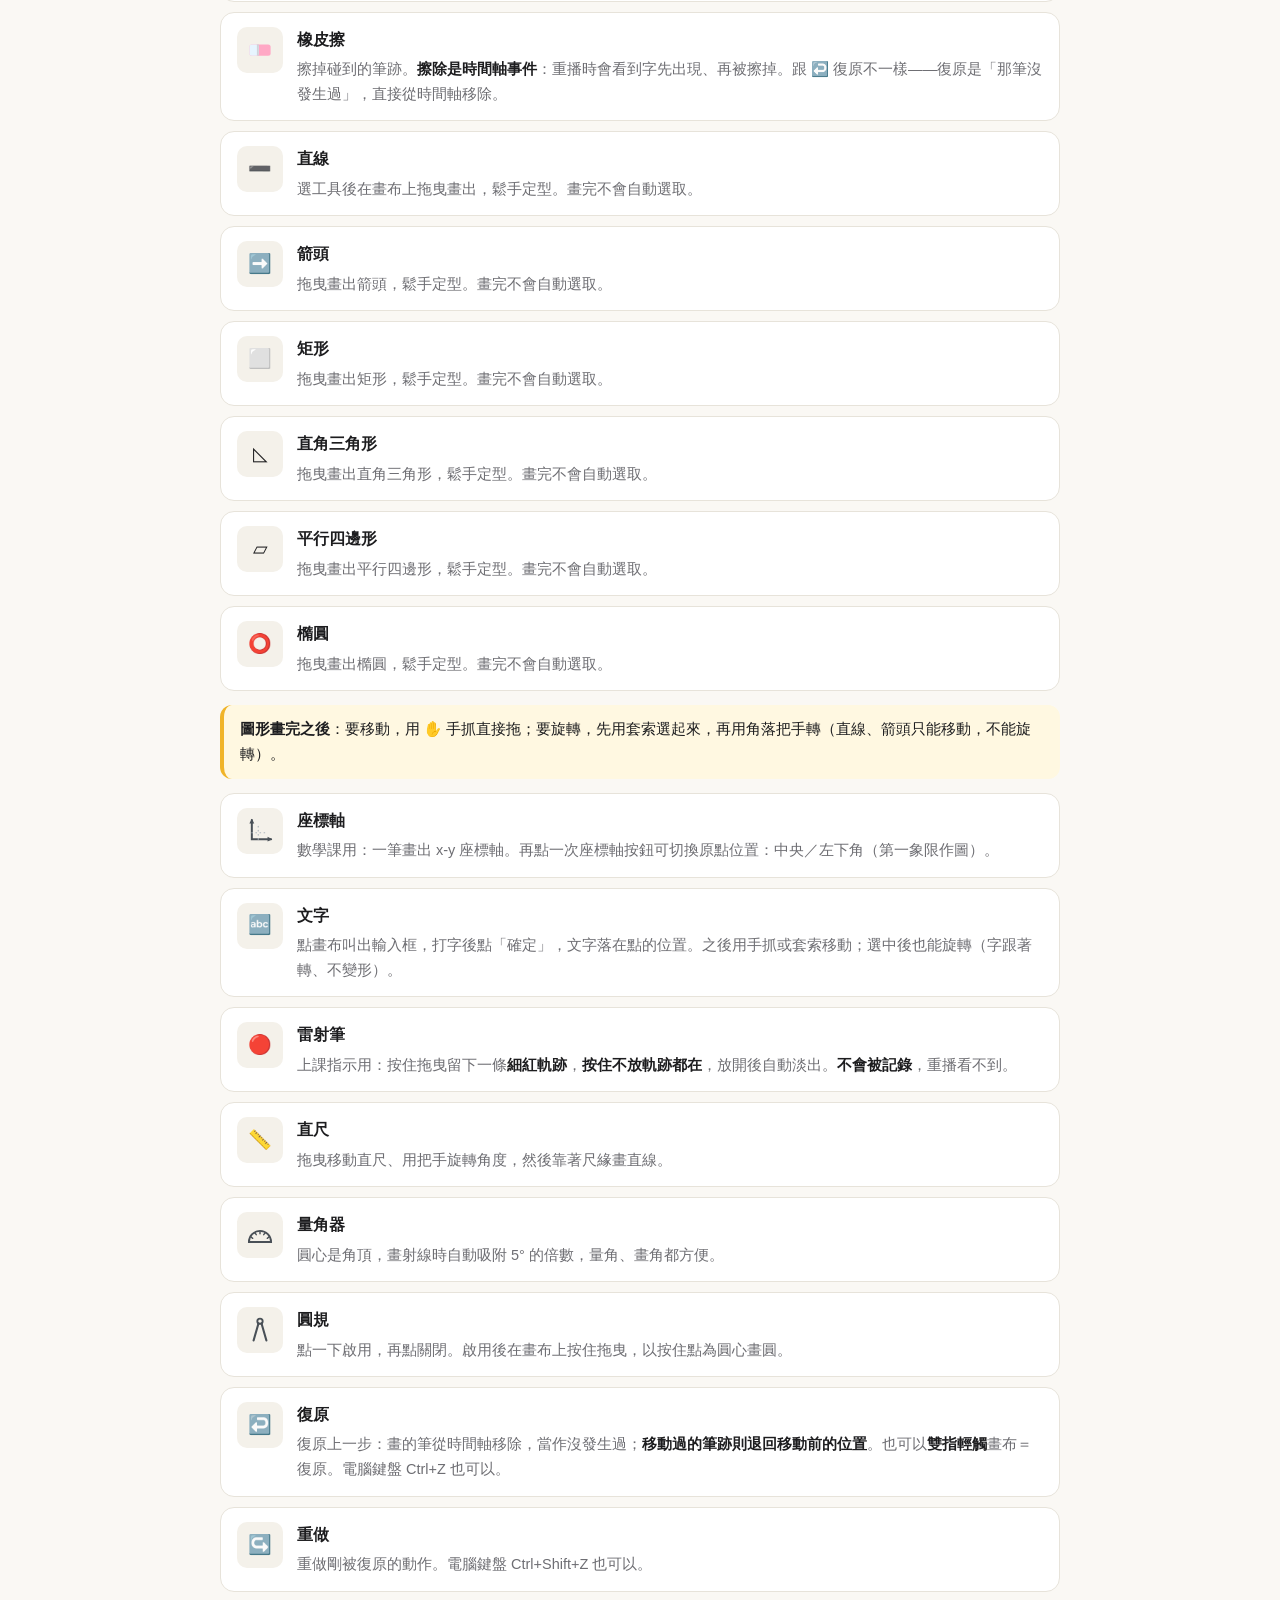
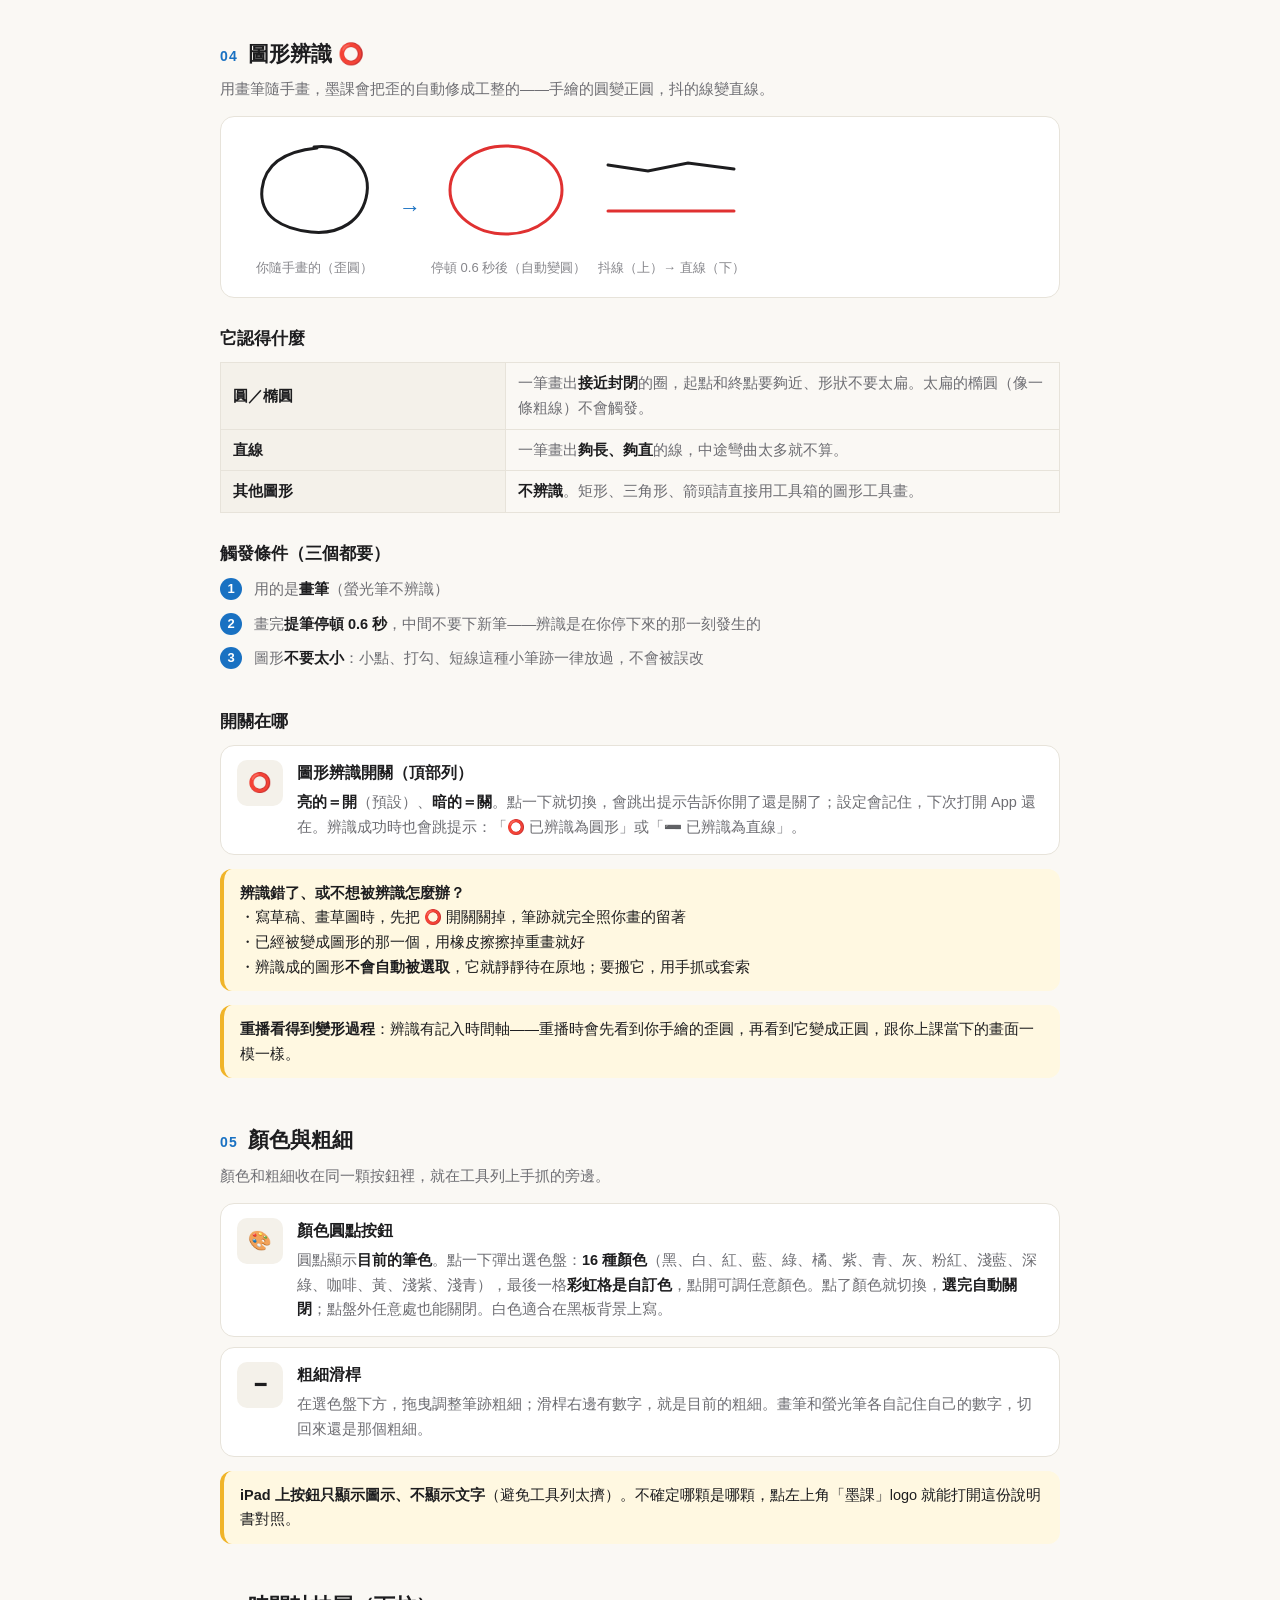
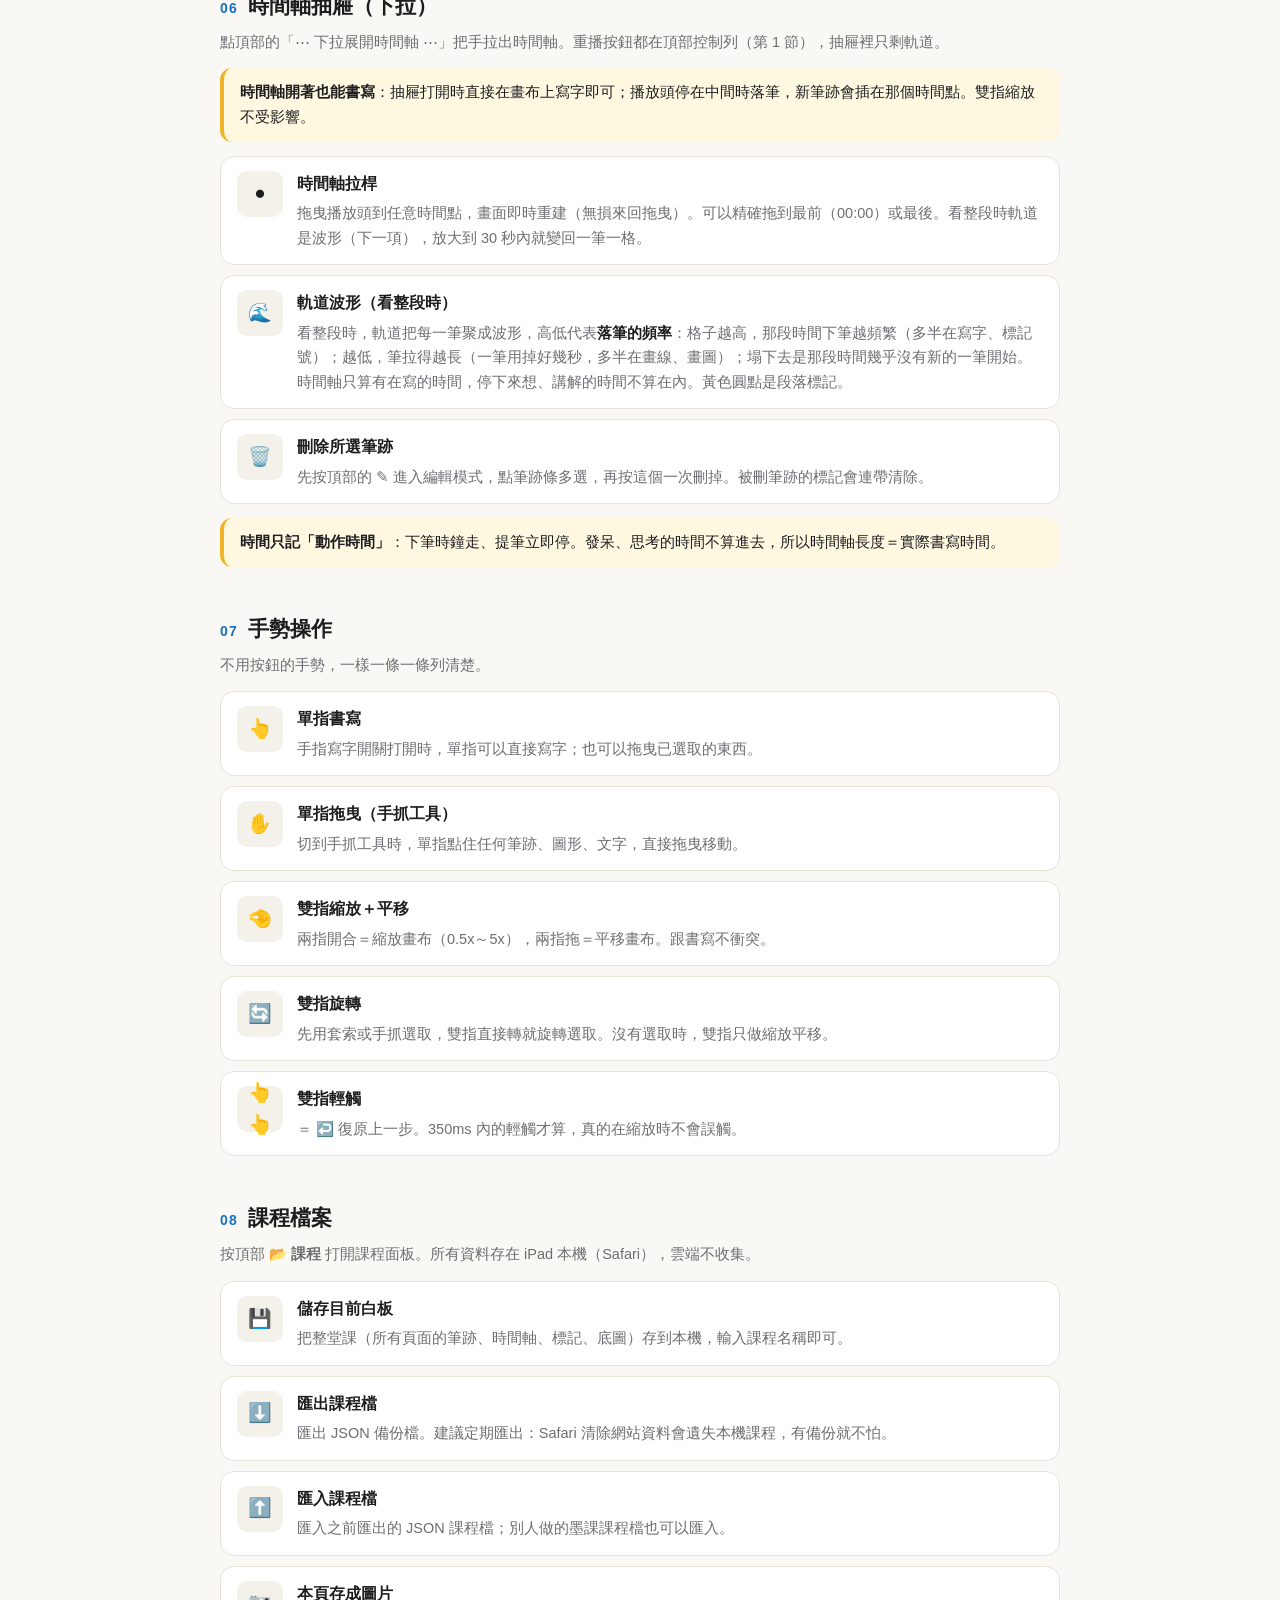
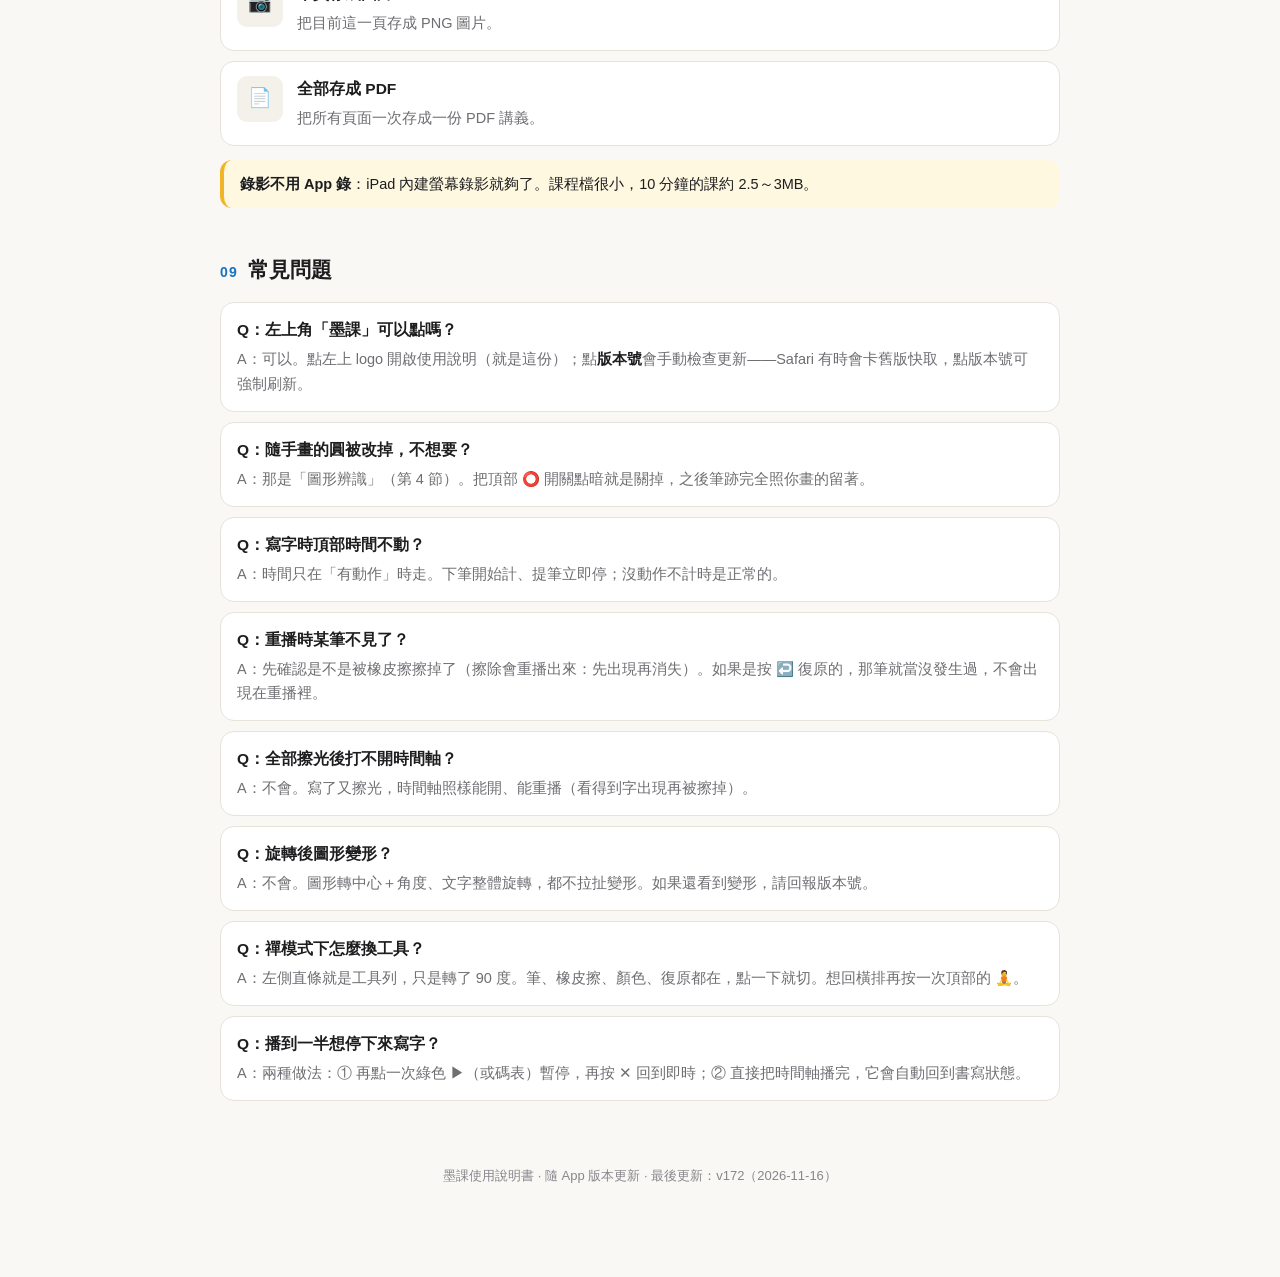
==== commit 51979cc6: "v201: sticker feature removed entirely (panel, button, library loading) at teacher's direction; boar" ====
--- a/docs/manual.html
+++ b/docs/manual.html
@@ -186,7 +186,6 @@
 <h3>圖片調整模式（插入圖片後，或按「調整底圖」進入）</h3>
 
 <div class="item"><div class="ic">🔧</div><div class="bd"><div class="nm">調整底圖</div><p>重新進入圖片調整模式，調整已放好的圖片。</p></div></div>
-<div class="item"><div class="ic"><svg width="28" height="28" viewBox="0 0 48 48" aria-hidden="true"><g fill="none" stroke="#495057" stroke-width="3.2"><circle cx="16" cy="16" r="8.5"/><rect x="25" y="25" width="16" height="16"/><path d="M 34 5 L 44 19 L 24 19 Z"/></g></svg></div><div class="bd"><div class="nm">物理圖庫（貼紙）</div><p>第二欄「貼紙」區的按鈕：五類（力學、波動、光學、電磁學、電路學），點一個就貼到目前頁面。貼紙跟圖形一樣有自己的時間點，回放時到點才出現；套索可以跟筆跡一起選，拖中心把手移動、角落把手旋轉、第二排 ✕ 刪除。</p></div></div>
 
 <div class="item"><div class="ic">●</div><div class="bd"><div class="nm">選圖（藍點）</div><p>調整模式中，每張圖中心有一個藍點。<b>點哪張的藍點，就選中哪張</b>；選中的圖才能移動、縮放、裁切、刪除。</p></div></div>
 
@@ -206,7 +205,7 @@
 
 <section>
 <h2 id="sec-tools"><span class="no">03</span>工具箱</h2>
-<p class="sec-lead">工具列順序：手抓、顏色、畫筆、螢光筆、橡皮擦、套索、直線、箭頭、矩形、直角三角形、平行四邊形、橢圓、座標軸、文字、雷射筆、直尺、量角器、圓規、物理圖庫、復原、重做。</p>
+<p class="sec-lead">工具列順序：手抓、顏色、畫筆、螢光筆、橡皮擦、套索、直線、箭頭、矩形、直角三角形、平行四邊形、橢圓、座標軸、文字、雷射筆、直尺、量角器、圓規、復原、重做。</p>
 
 <div class="item"><div class="ic">✋</div><div class="bd"><div class="nm">手抓 <span class="tag">最快的搬法</span></div><p><b>點住任何東西都能直接拖</b>：文字、圖形、手寫筆跡，點住拖曳就移動，不用先選取。只點一下不拖＝順便選取它，選取框會留著，可以接著用角落把手旋轉。要一次搬多個，改用套索圈選。</p></div></div>
 
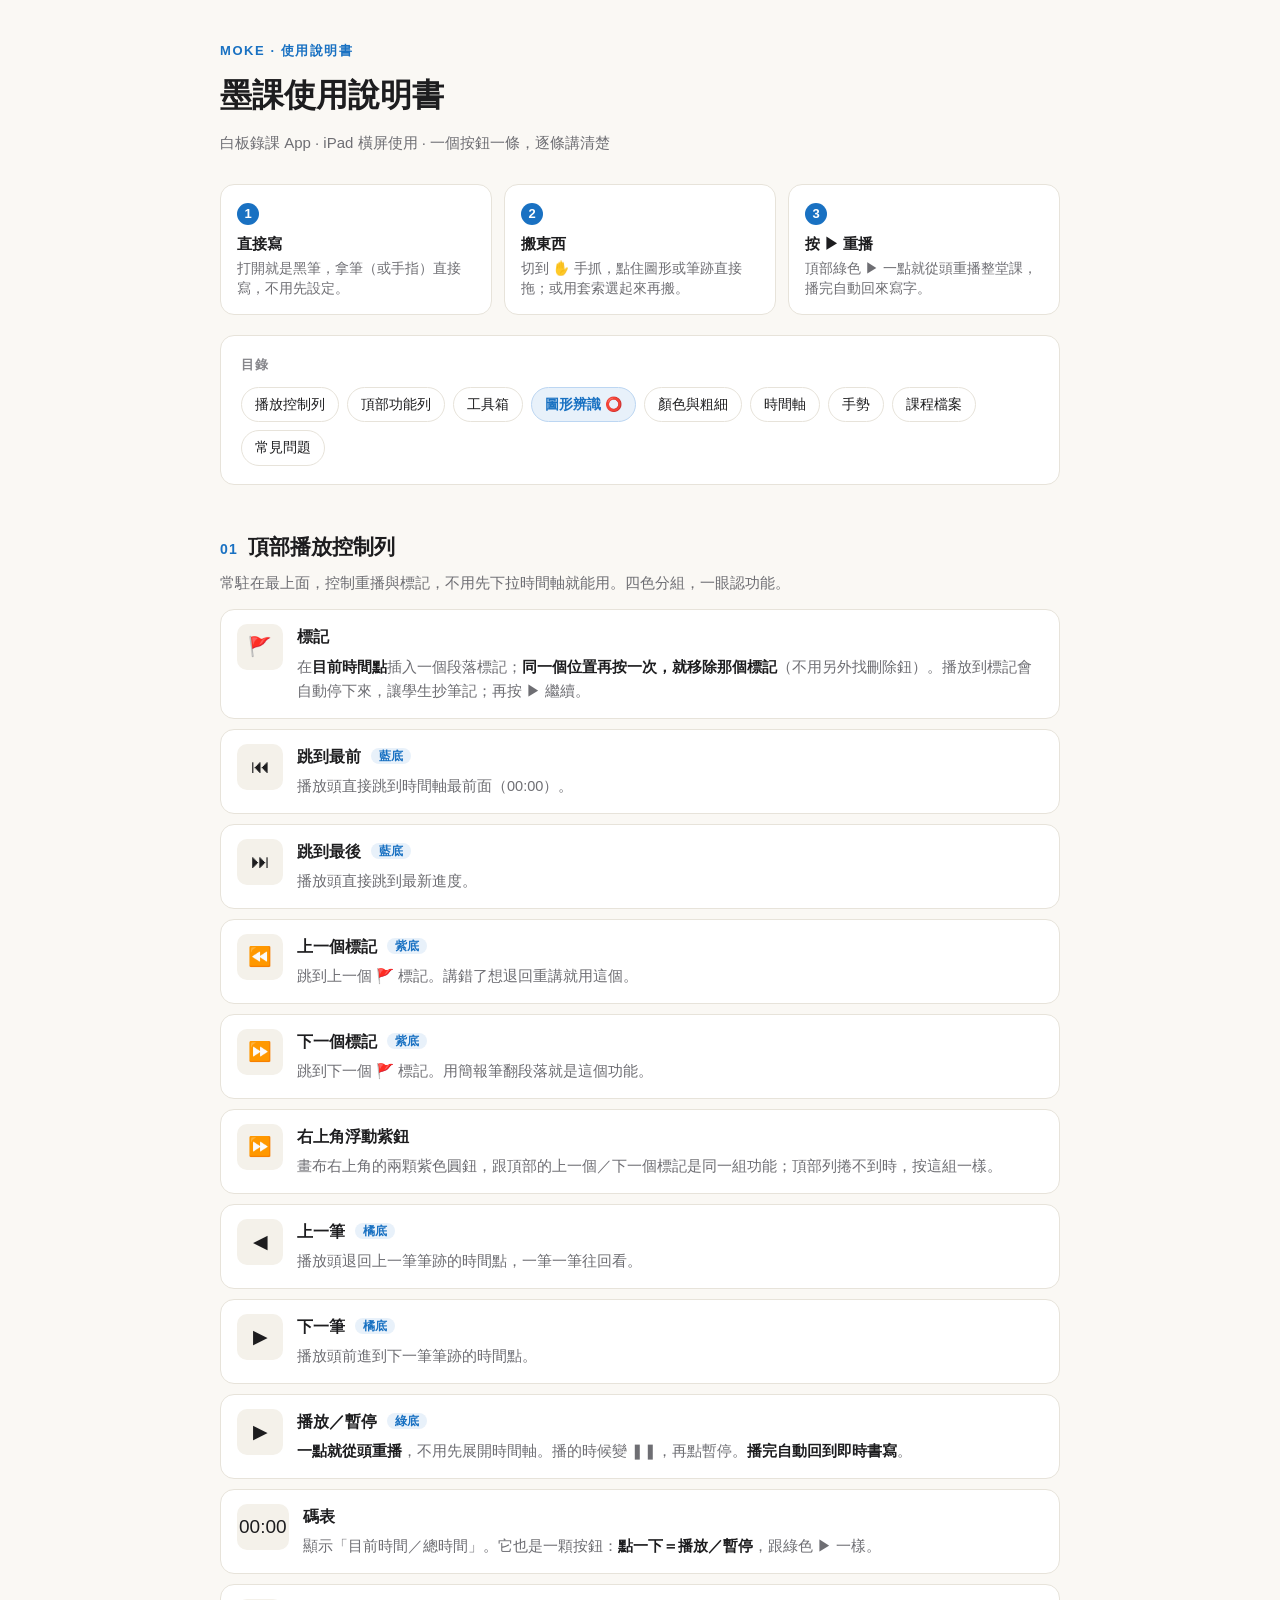
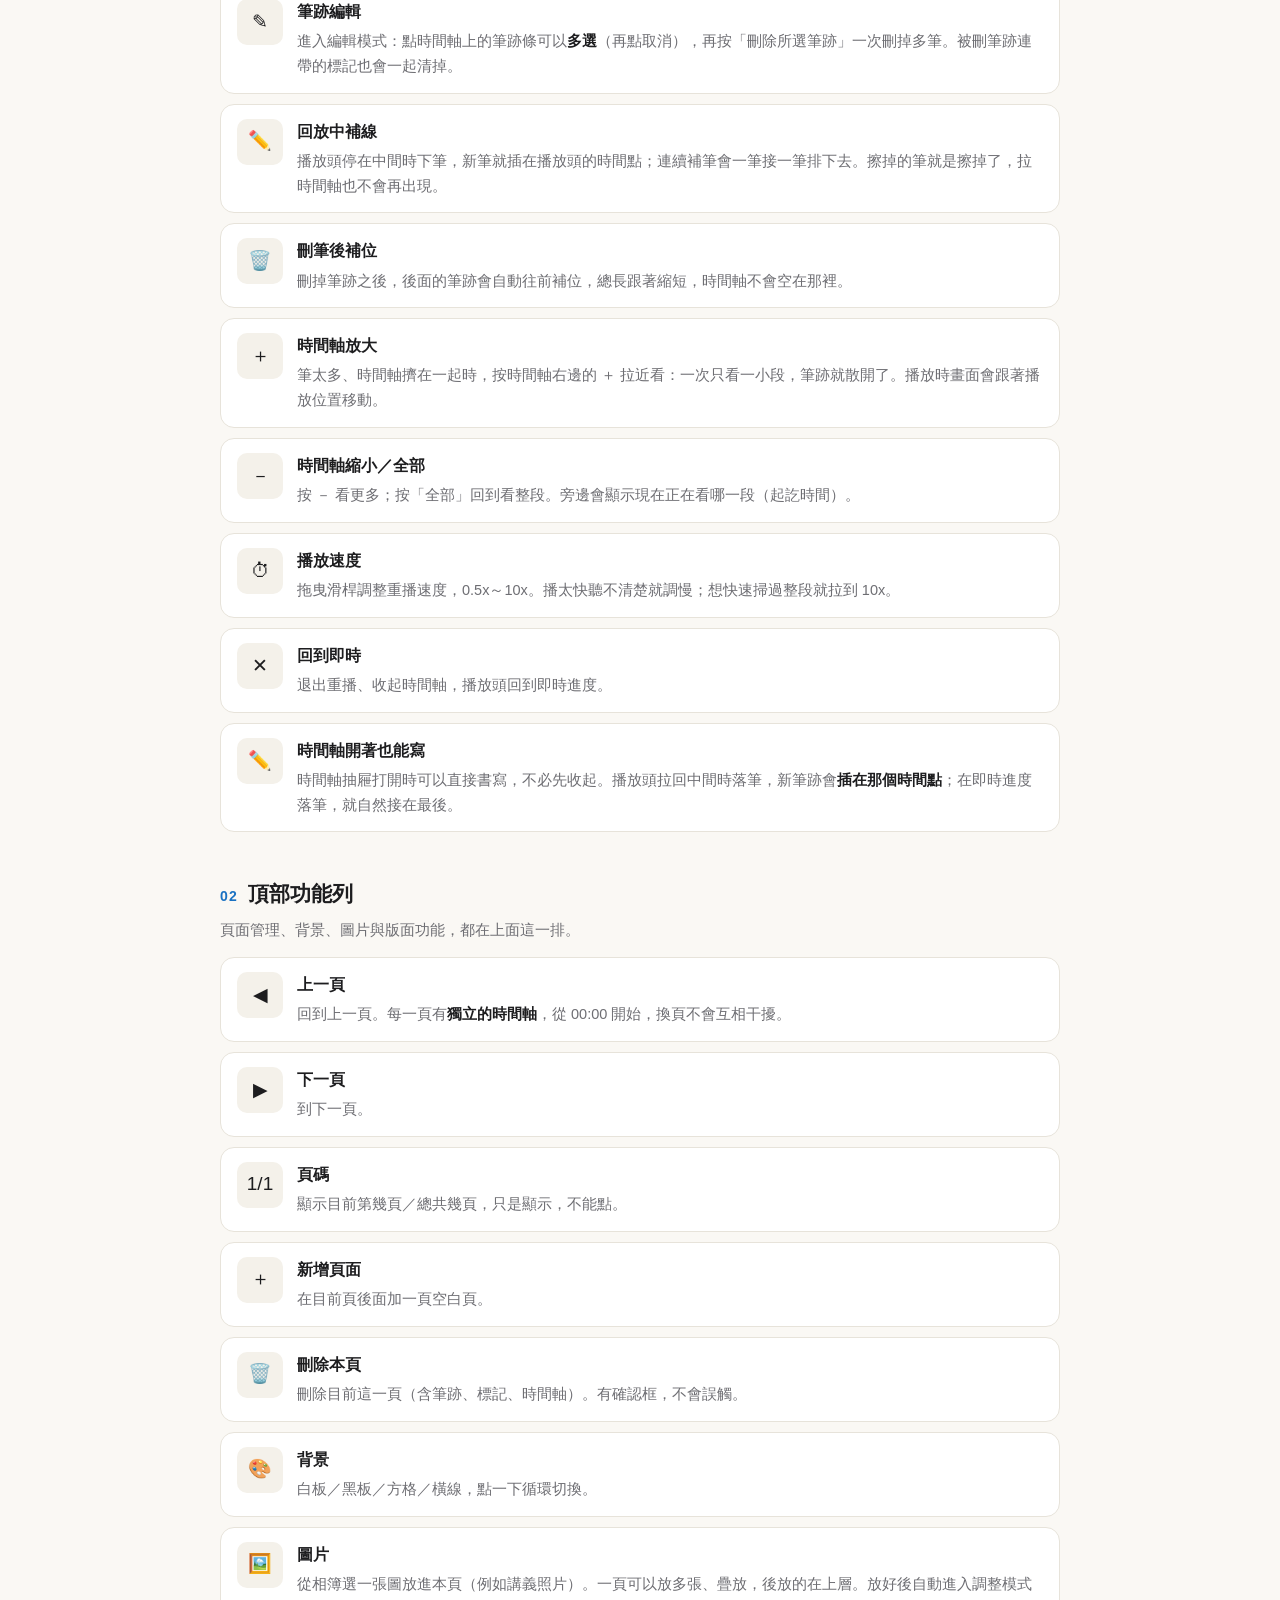
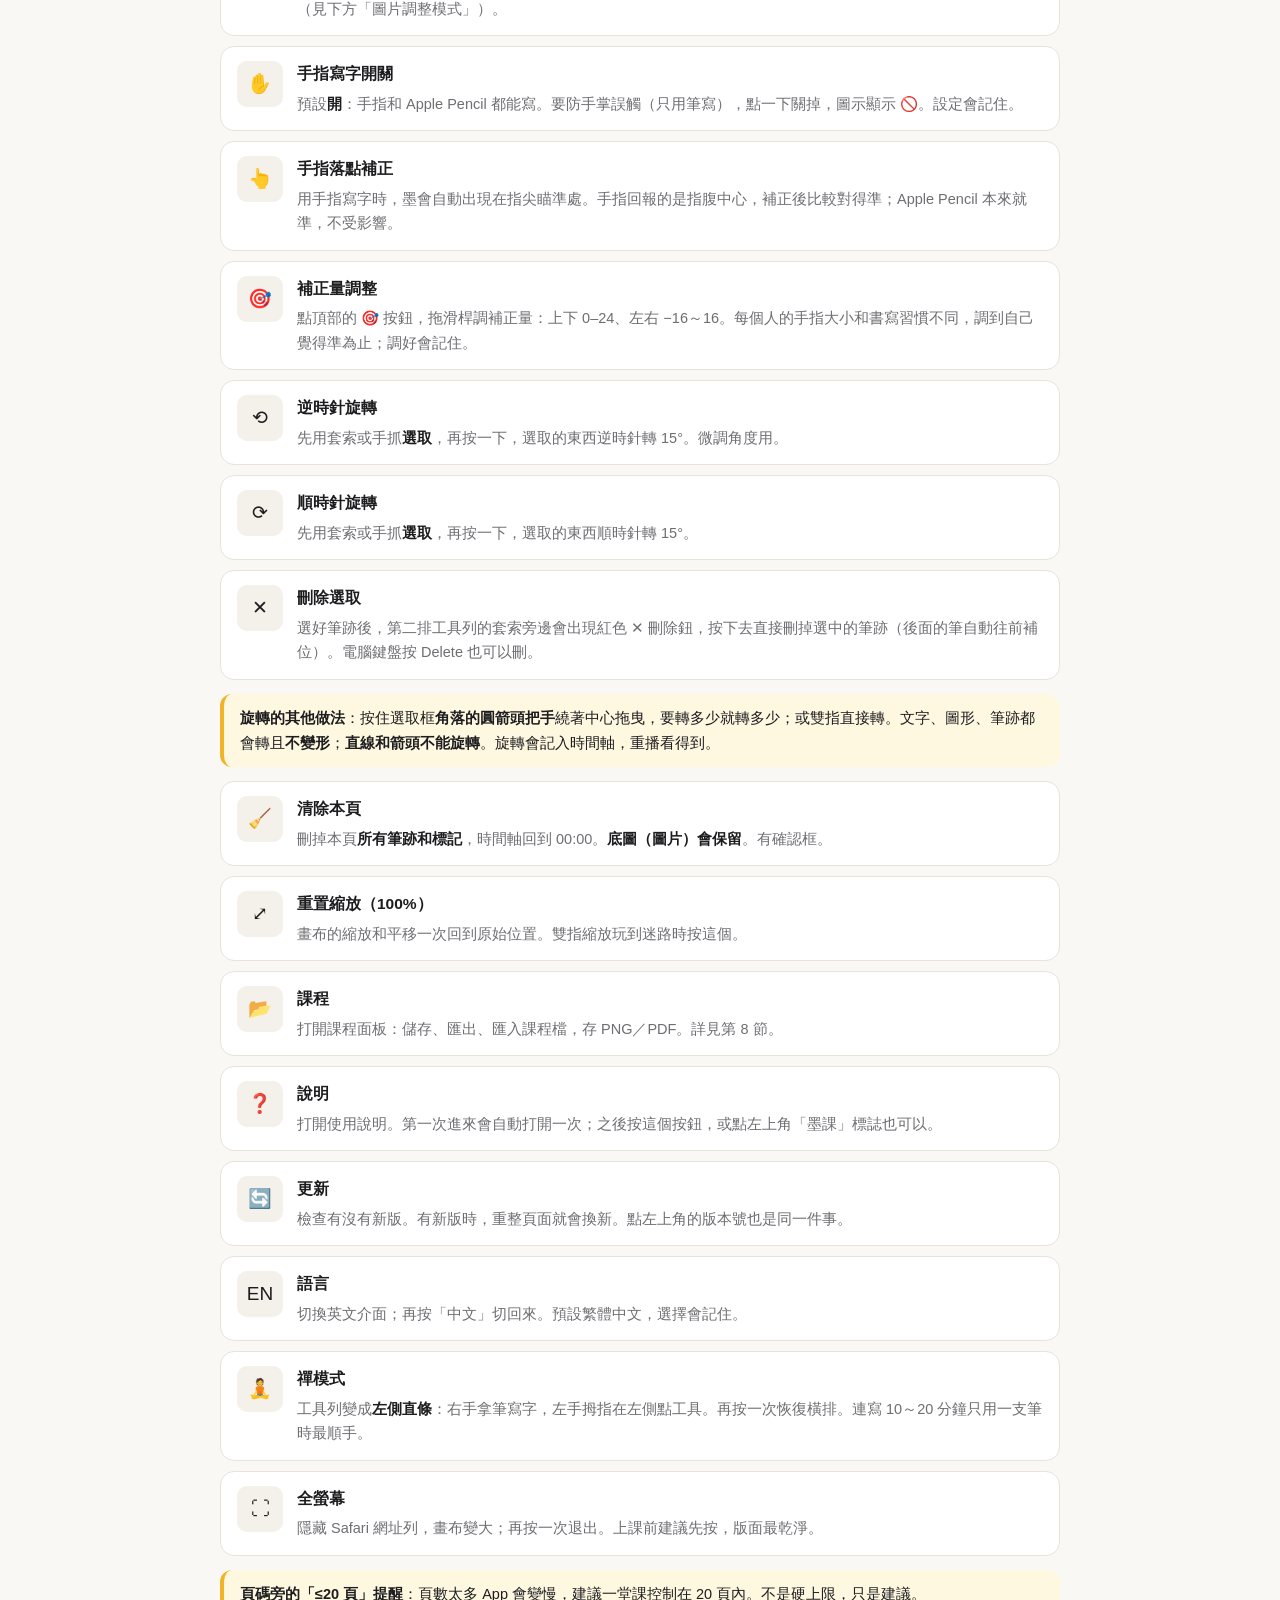
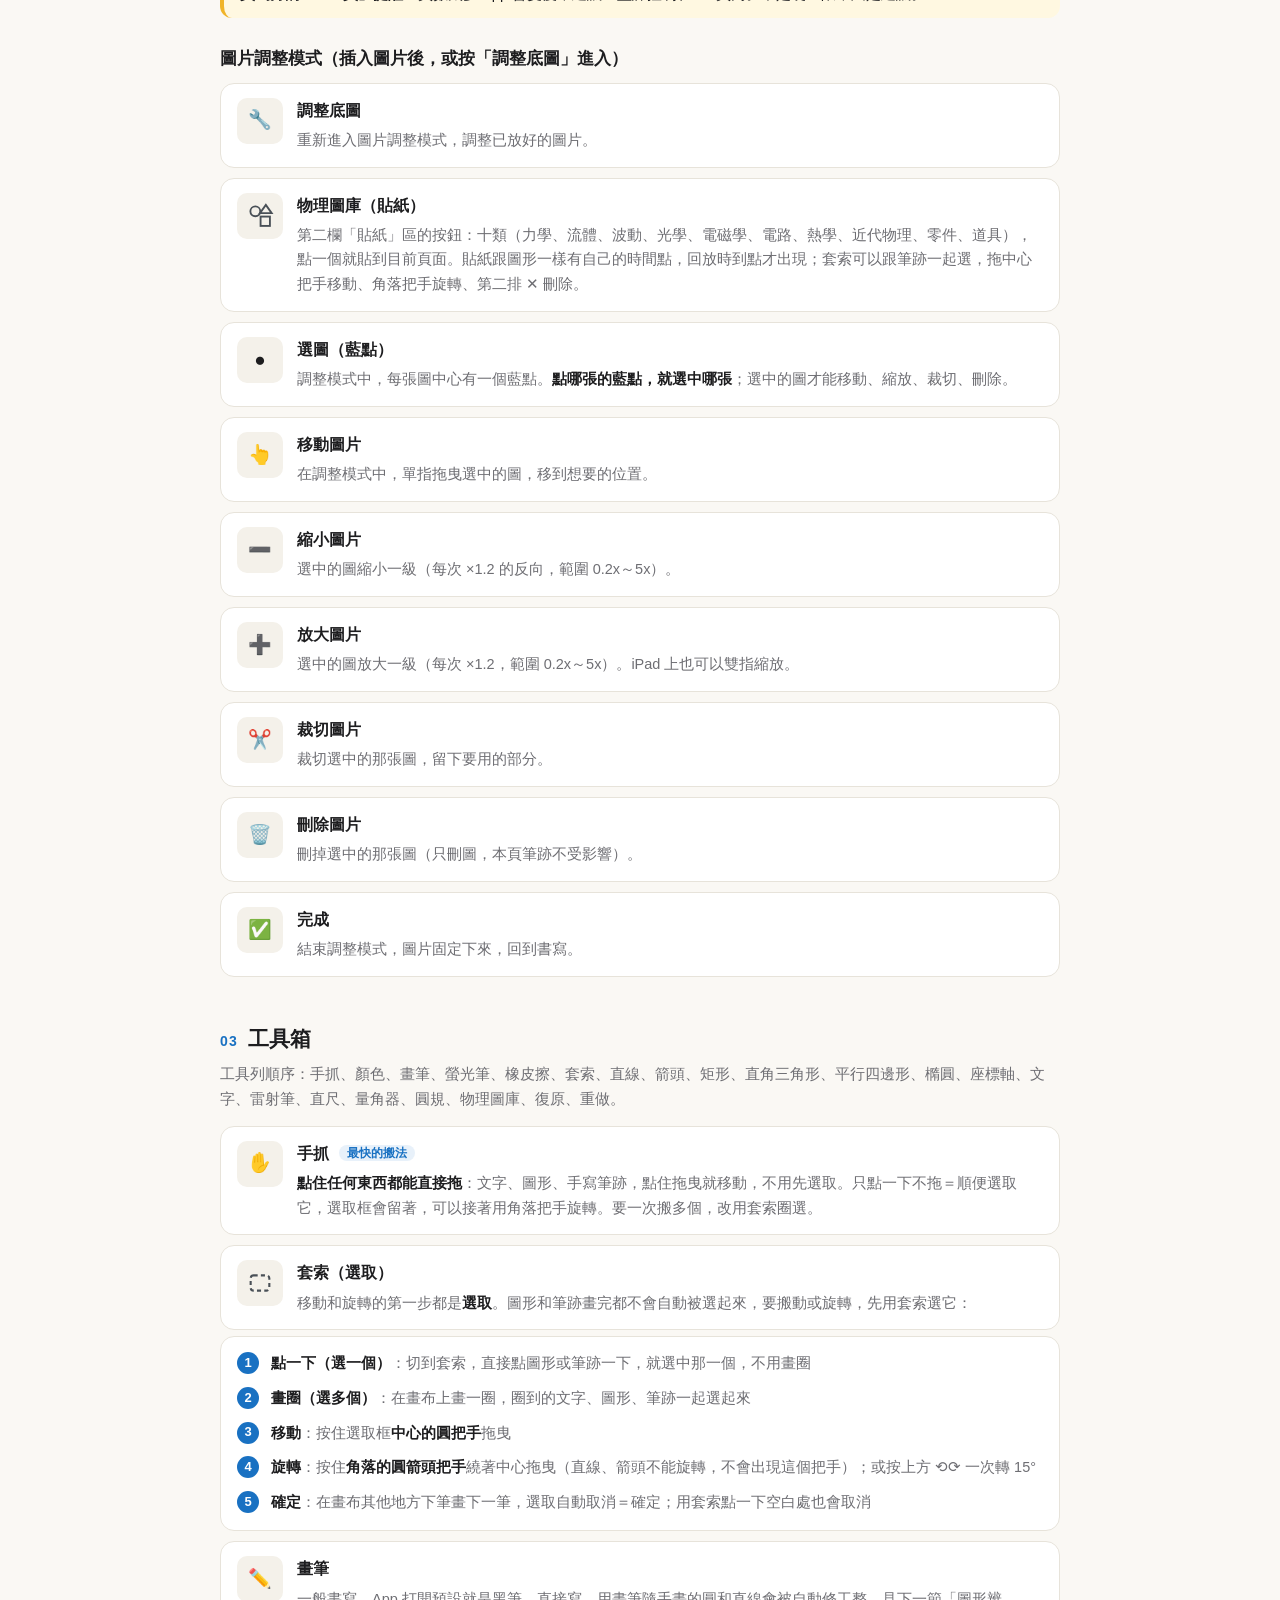
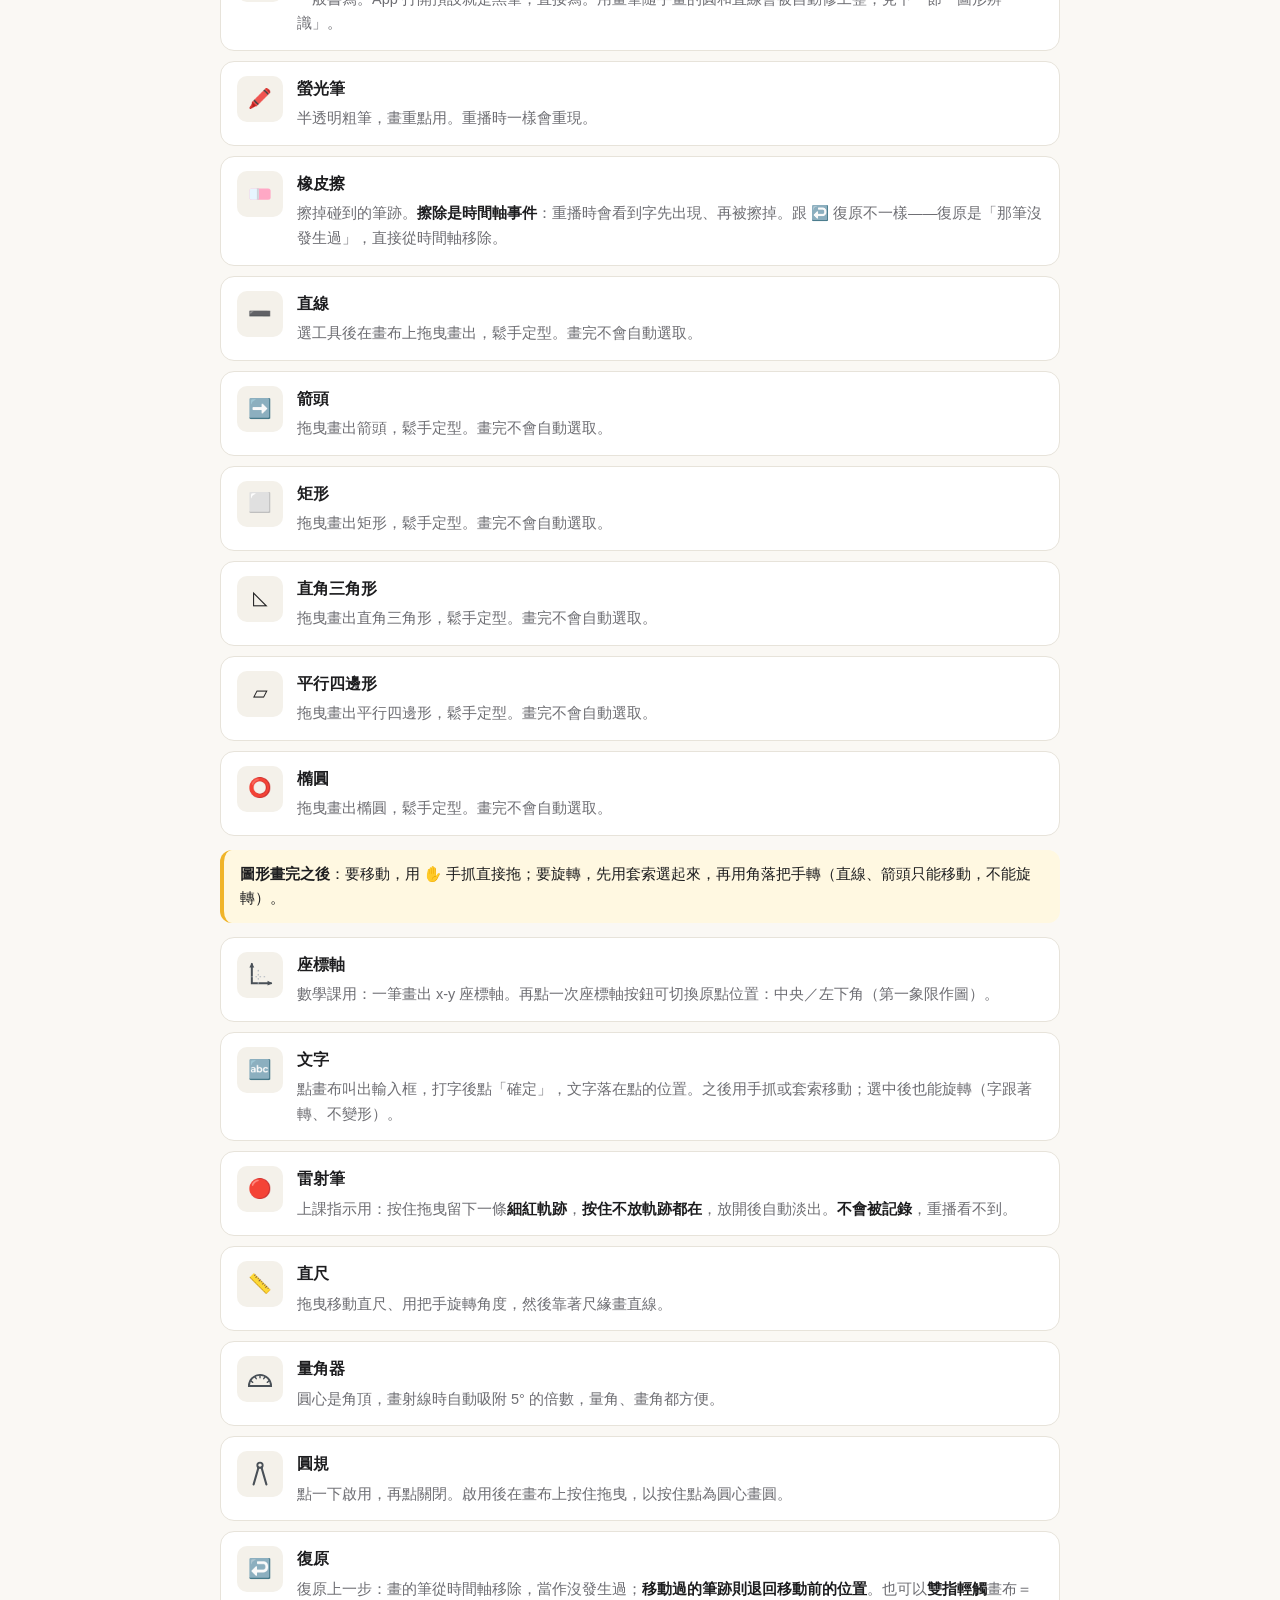
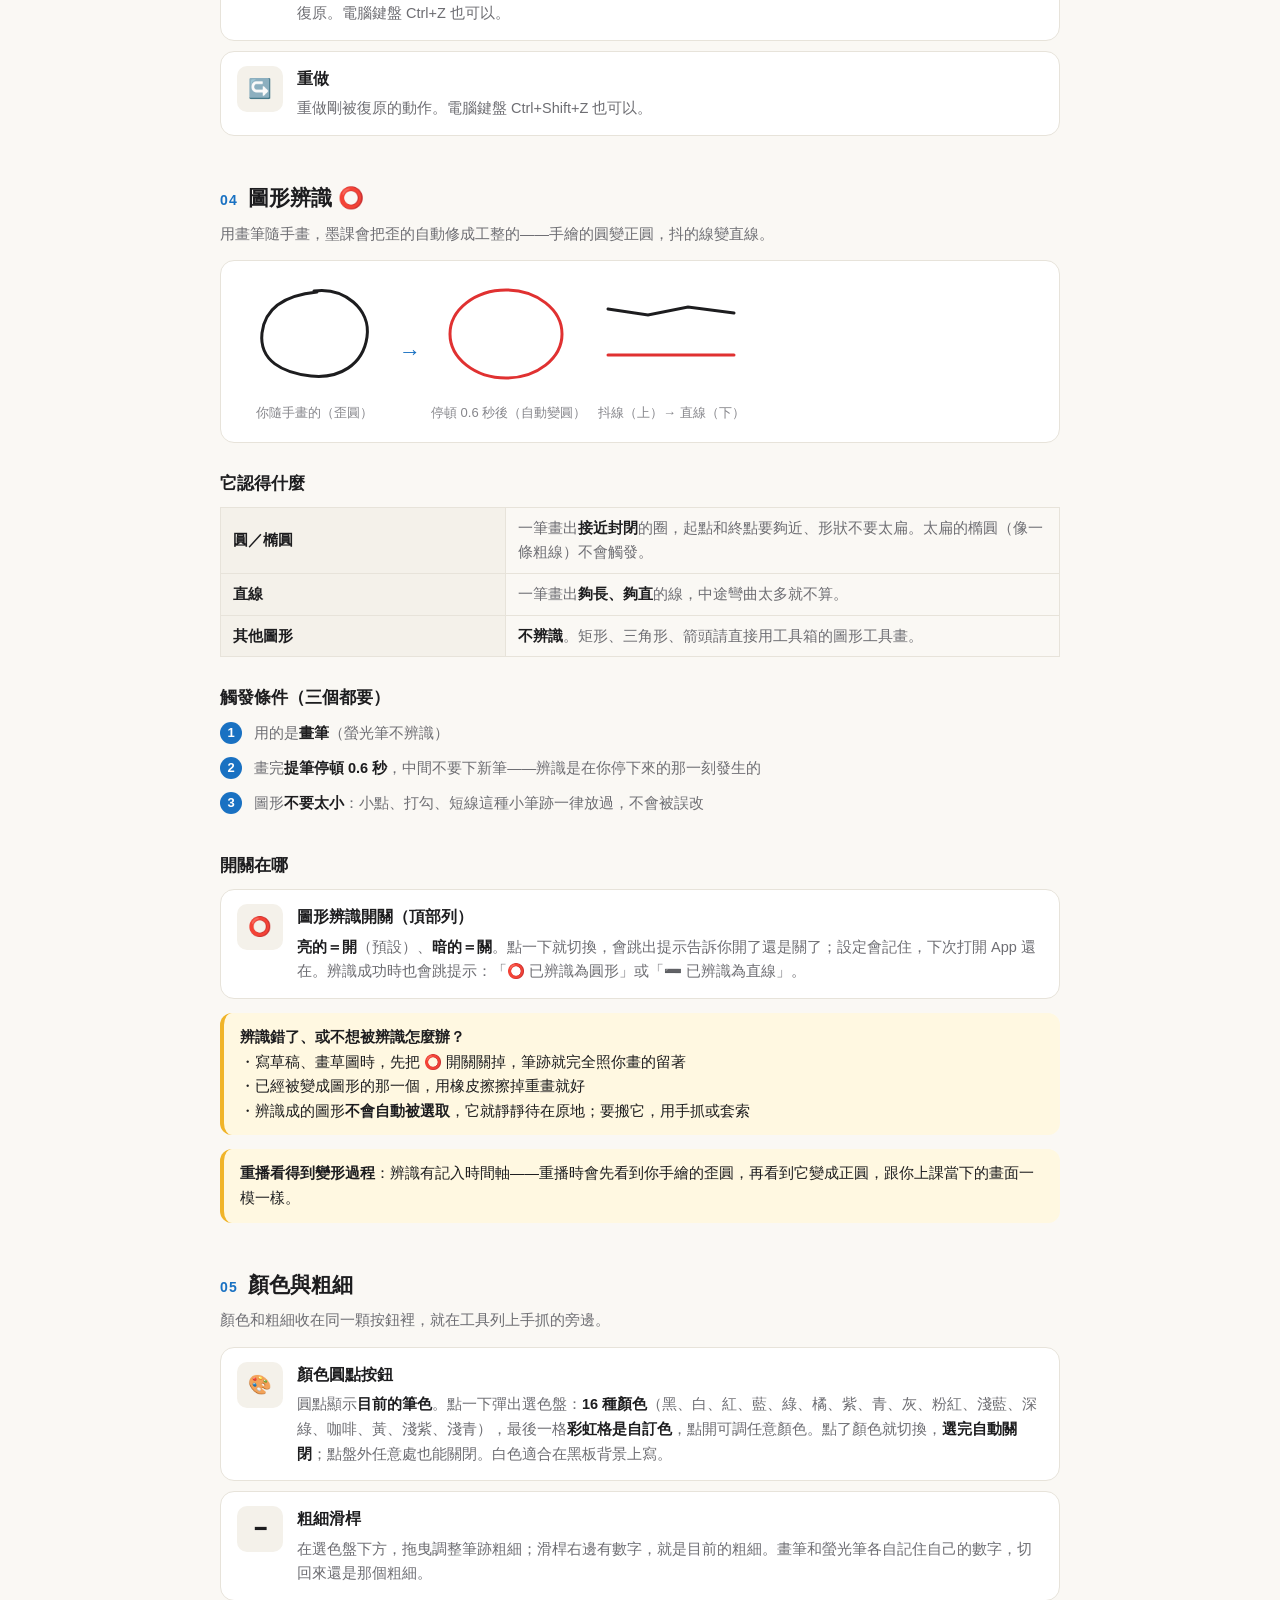
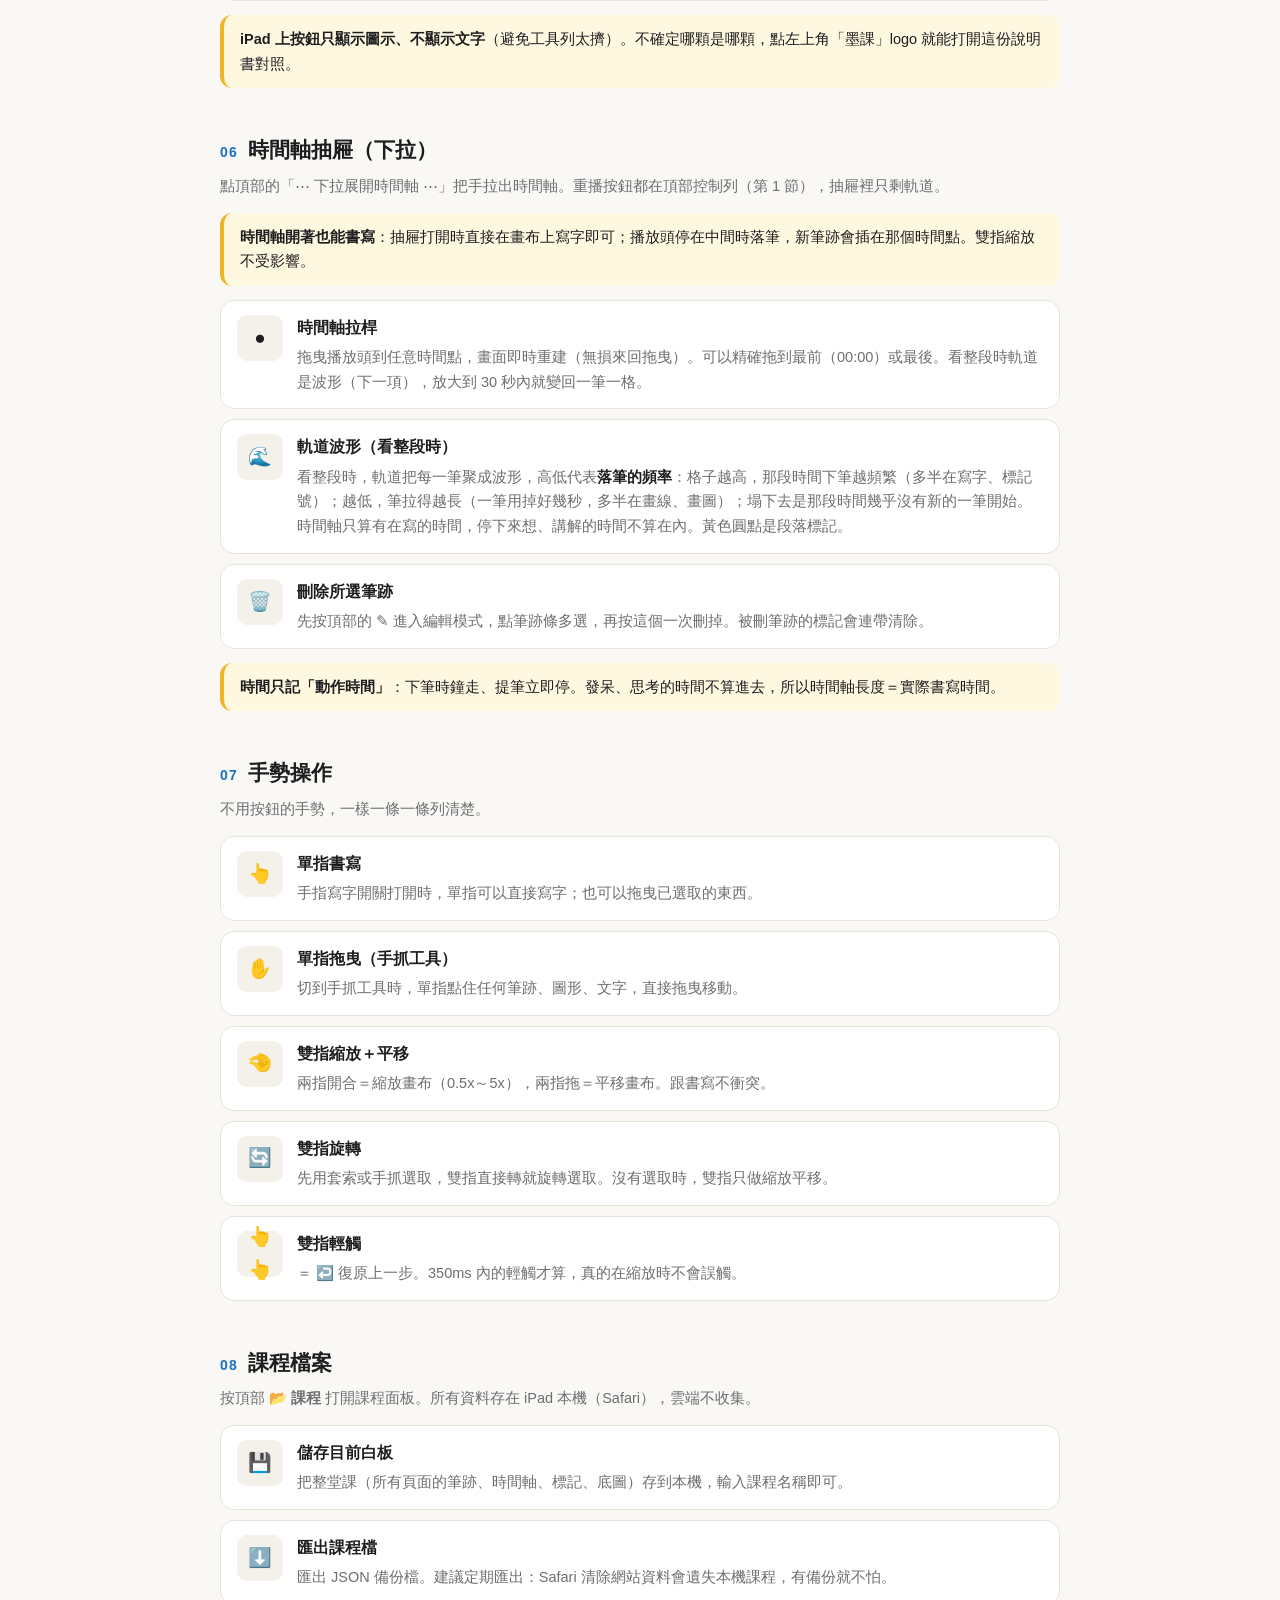
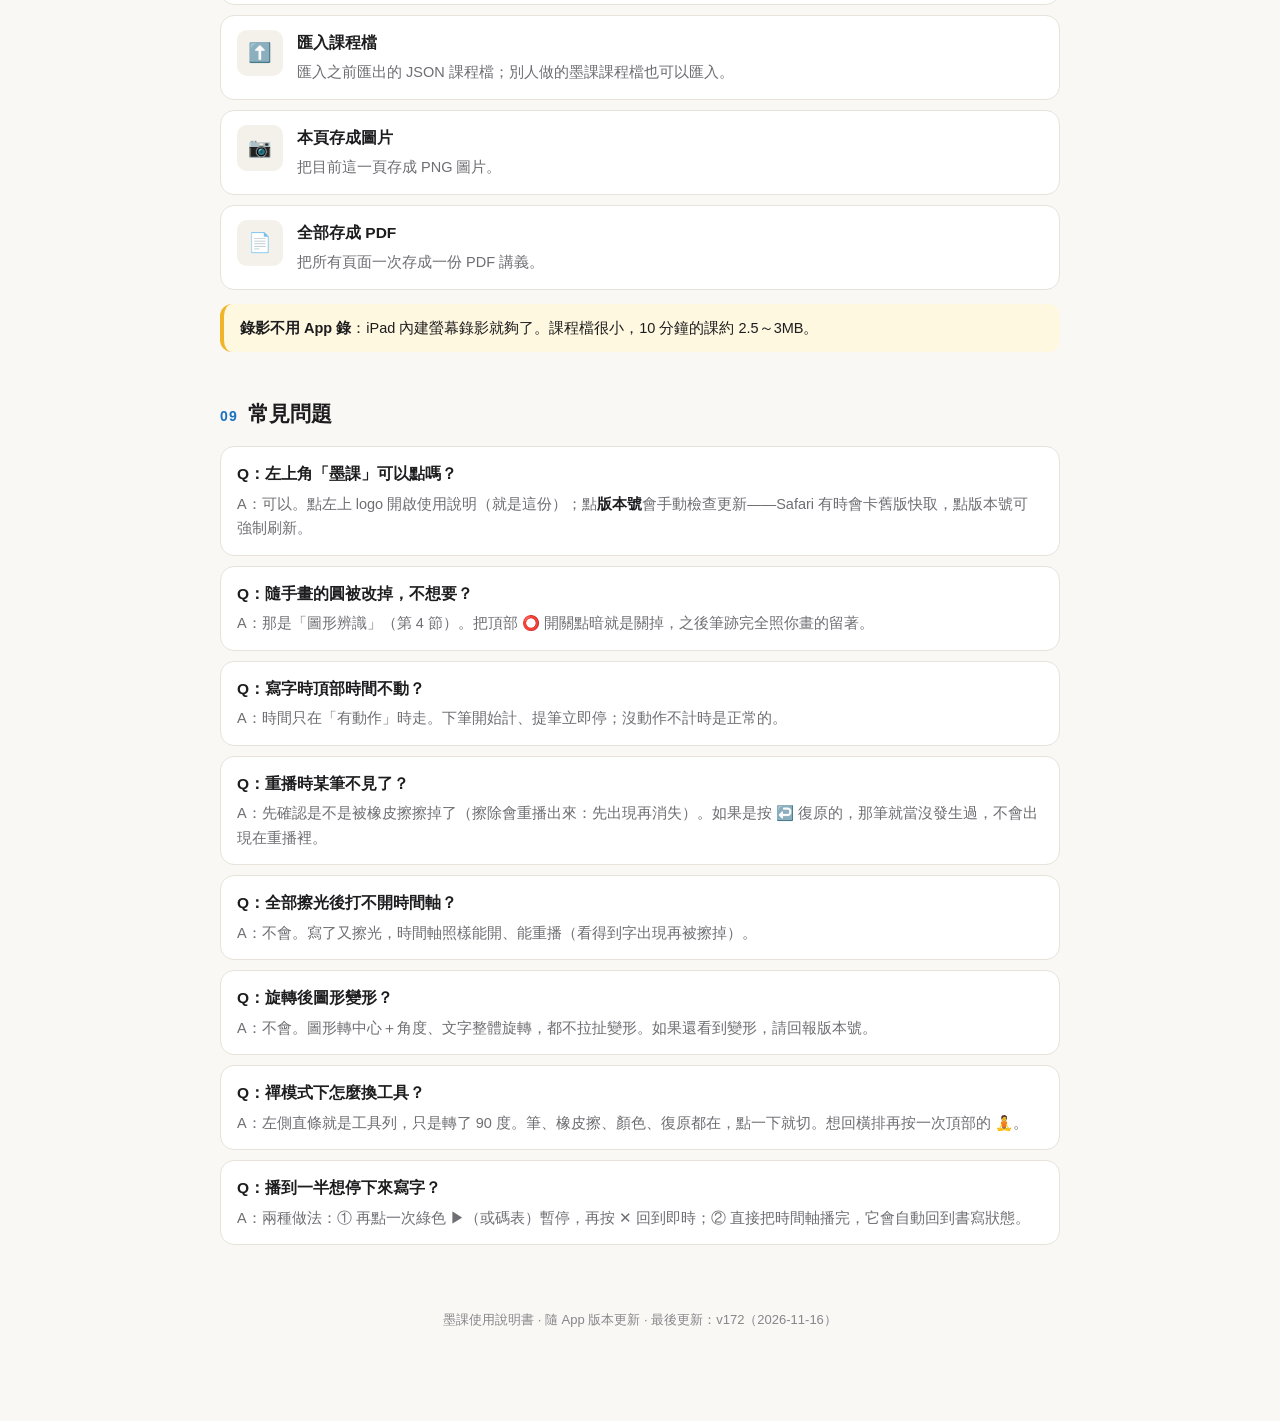
==== commit 69a457f9: "v202: stickers return as shape-equal strokes (own tlT + timeline events, lasso move/rotate, X delete" ====
--- a/docs/manual.html
+++ b/docs/manual.html
@@ -186,6 +186,7 @@
 <h3>圖片調整模式（插入圖片後，或按「調整底圖」進入）</h3>
 
 <div class="item"><div class="ic">🔧</div><div class="bd"><div class="nm">調整底圖</div><p>重新進入圖片調整模式，調整已放好的圖片。</p></div></div>
+<div class="item"><div class="ic"><svg width="28" height="28" viewBox="0 0 48 48" aria-hidden="true"><g fill="none" stroke="#495057" stroke-width="3.2"><circle cx="16" cy="16" r="8.5"/><rect x="25" y="25" width="16" height="16"/><path d="M 34 5 L 44 19 L 24 19 Z"/></g></svg></div><div class="bd"><div class="nm">物理圖庫（貼紙）</div><p>第二欄「貼紙」區的按鈕：十類（力學、流體、波動、光學、電磁學、電路、熱學、近代物理、零件、道具），點一個就貼到目前頁面。貼紙跟圖形一樣有自己的時間點，回放時到點才出現；套索可以跟筆跡一起選，拖中心把手移動、角落把手旋轉、第二排 ✕ 刪除。</p></div></div>
 
 <div class="item"><div class="ic">●</div><div class="bd"><div class="nm">選圖（藍點）</div><p>調整模式中，每張圖中心有一個藍點。<b>點哪張的藍點，就選中哪張</b>；選中的圖才能移動、縮放、裁切、刪除。</p></div></div>
 
@@ -205,7 +206,7 @@
 
 <section>
 <h2 id="sec-tools"><span class="no">03</span>工具箱</h2>
-<p class="sec-lead">工具列順序：手抓、顏色、畫筆、螢光筆、橡皮擦、套索、直線、箭頭、矩形、直角三角形、平行四邊形、橢圓、座標軸、文字、雷射筆、直尺、量角器、圓規、復原、重做。</p>
+<p class="sec-lead">工具列順序：手抓、顏色、畫筆、螢光筆、橡皮擦、套索、直線、箭頭、矩形、直角三角形、平行四邊形、橢圓、座標軸、文字、雷射筆、直尺、量角器、圓規、物理圖庫、復原、重做。</p>
 
 <div class="item"><div class="ic">✋</div><div class="bd"><div class="nm">手抓 <span class="tag">最快的搬法</span></div><p><b>點住任何東西都能直接拖</b>：文字、圖形、手寫筆跡，點住拖曳就移動，不用先選取。只點一下不拖＝順便選取它，選取框會留著，可以接著用角落把手旋轉。要一次搬多個，改用套索圈選。</p></div></div>
 
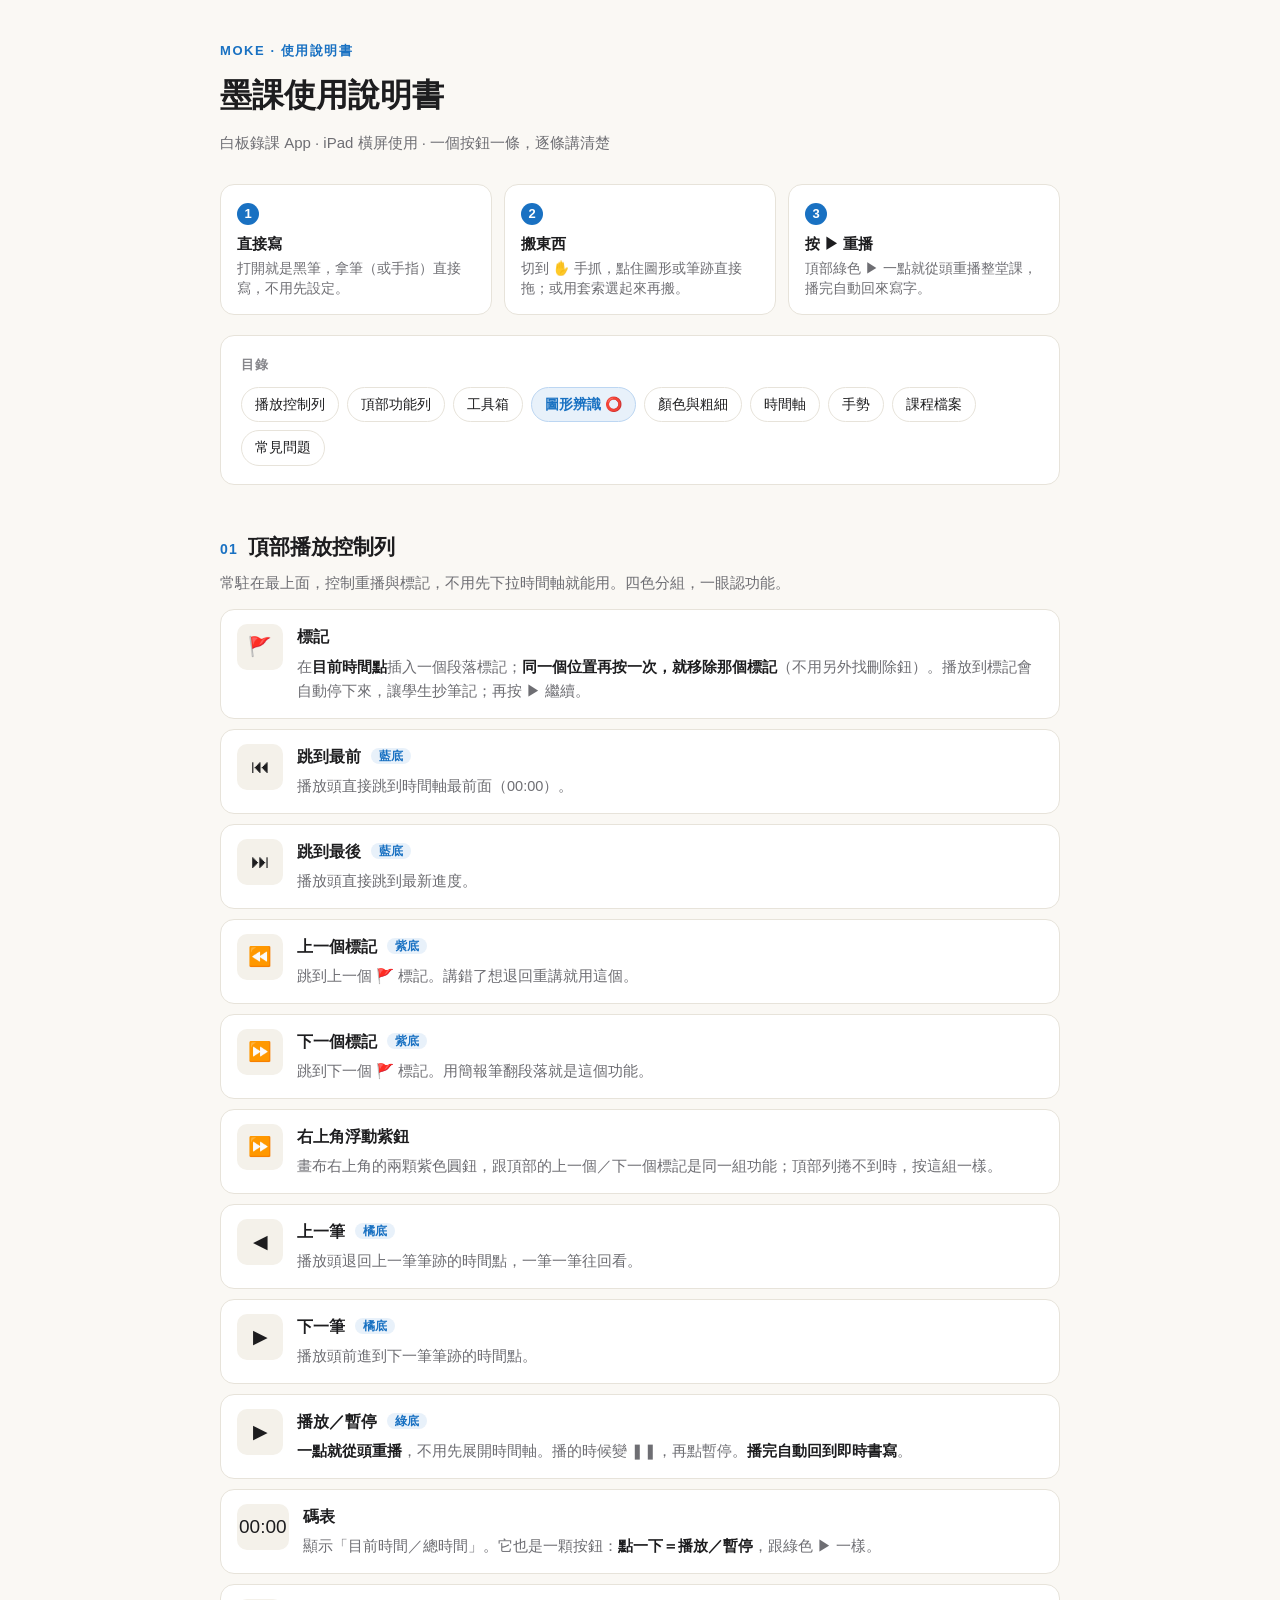
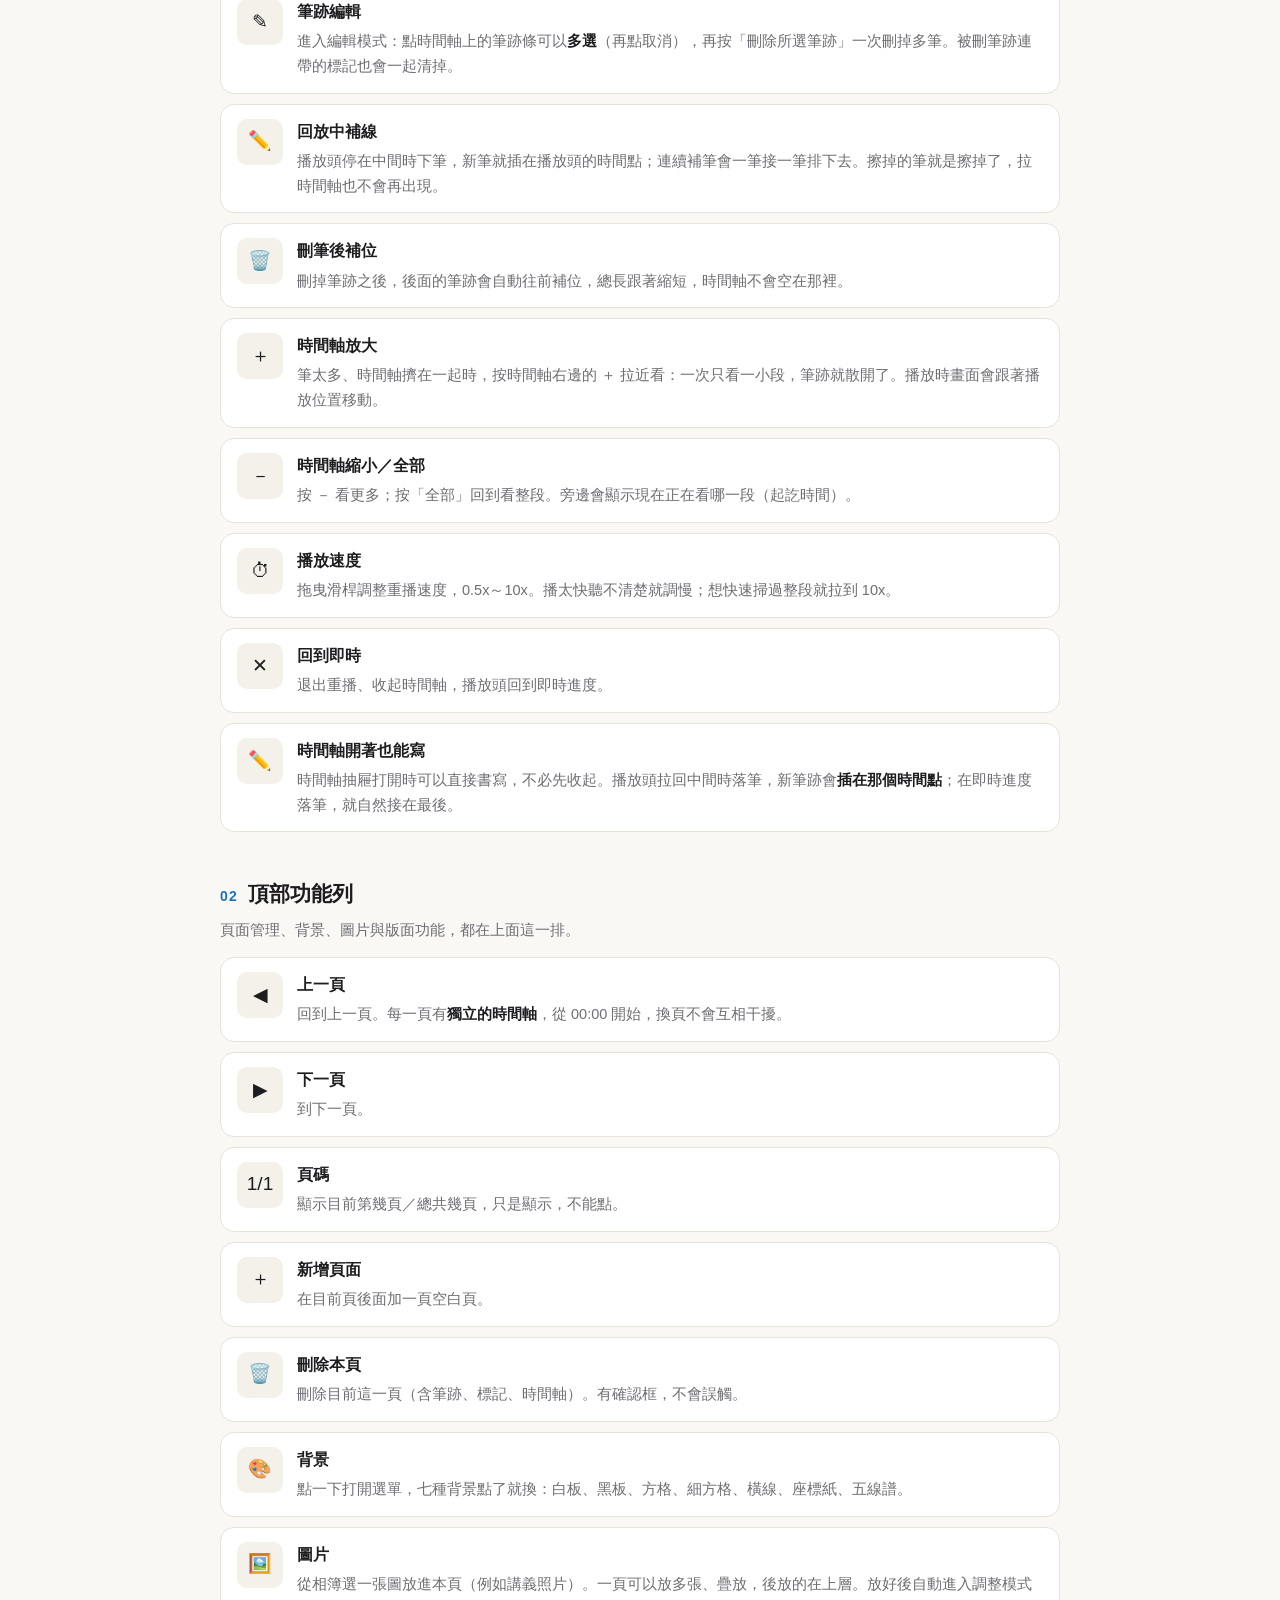
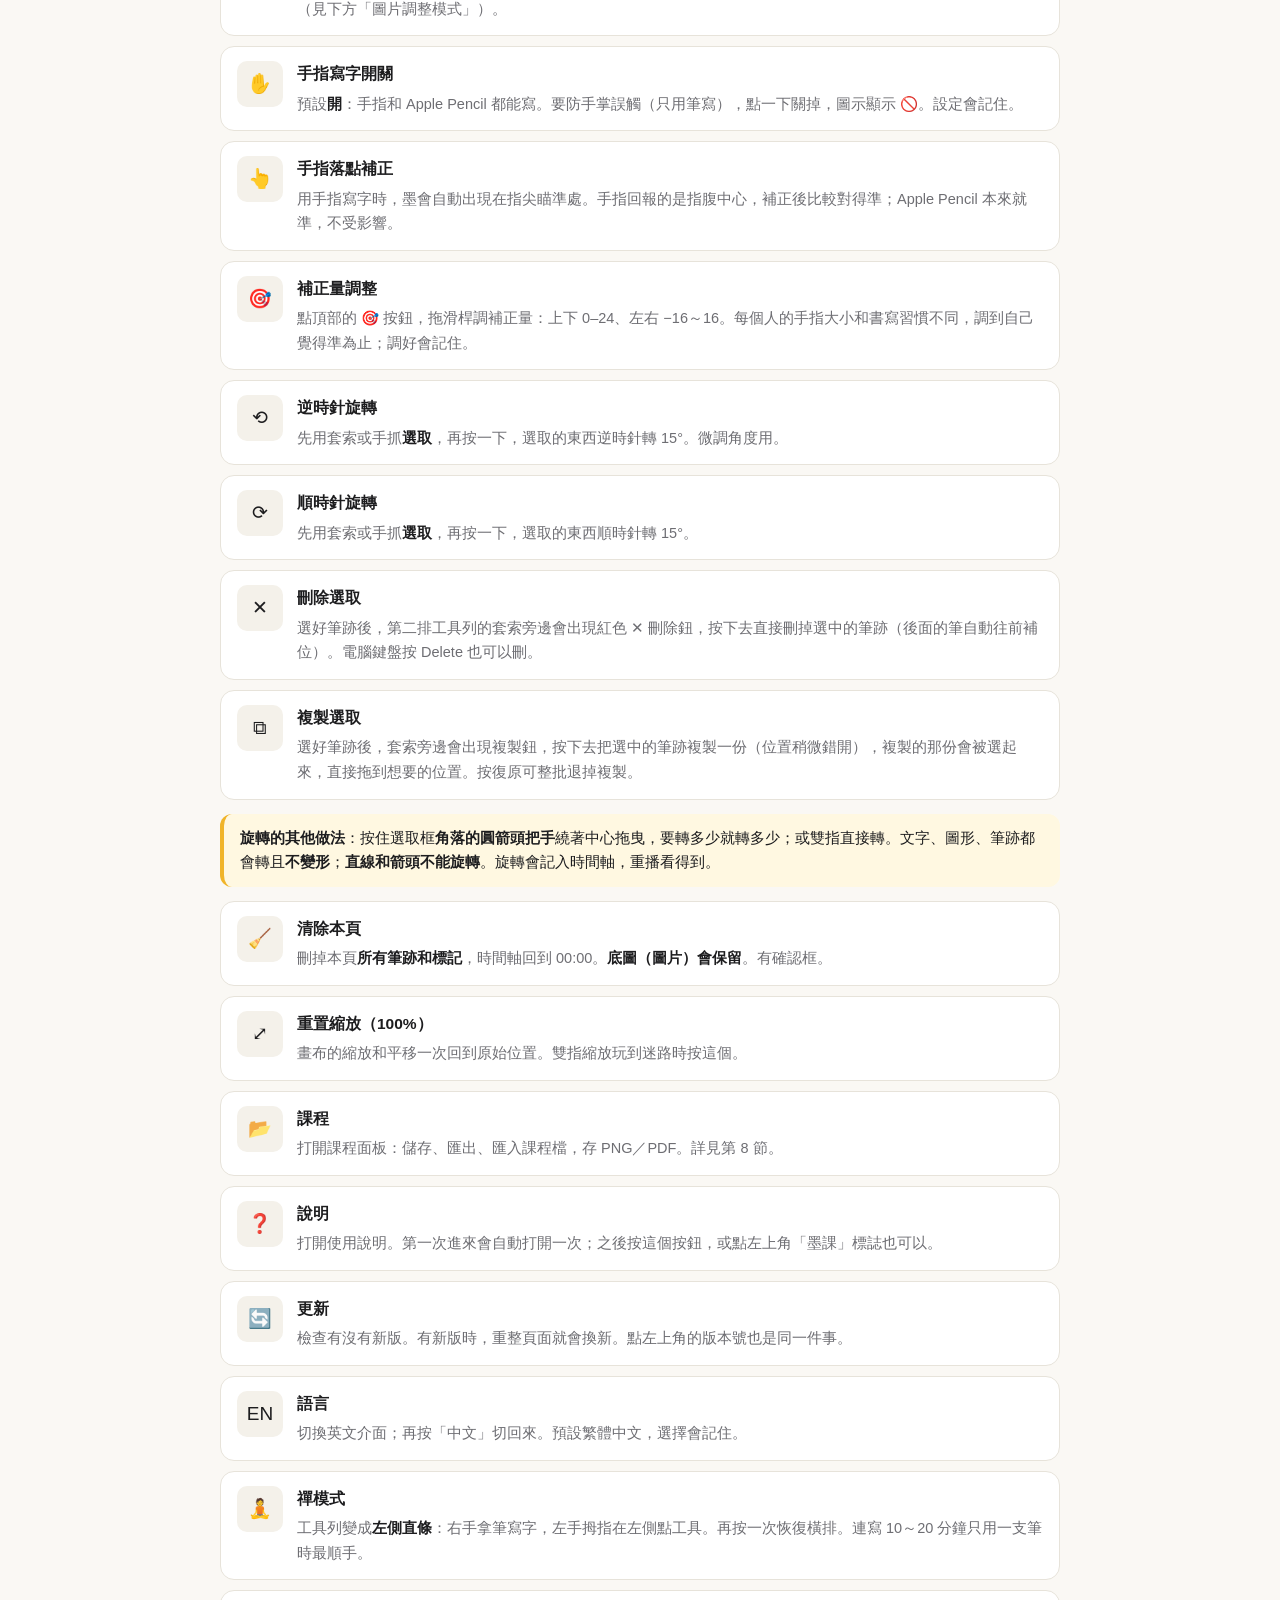
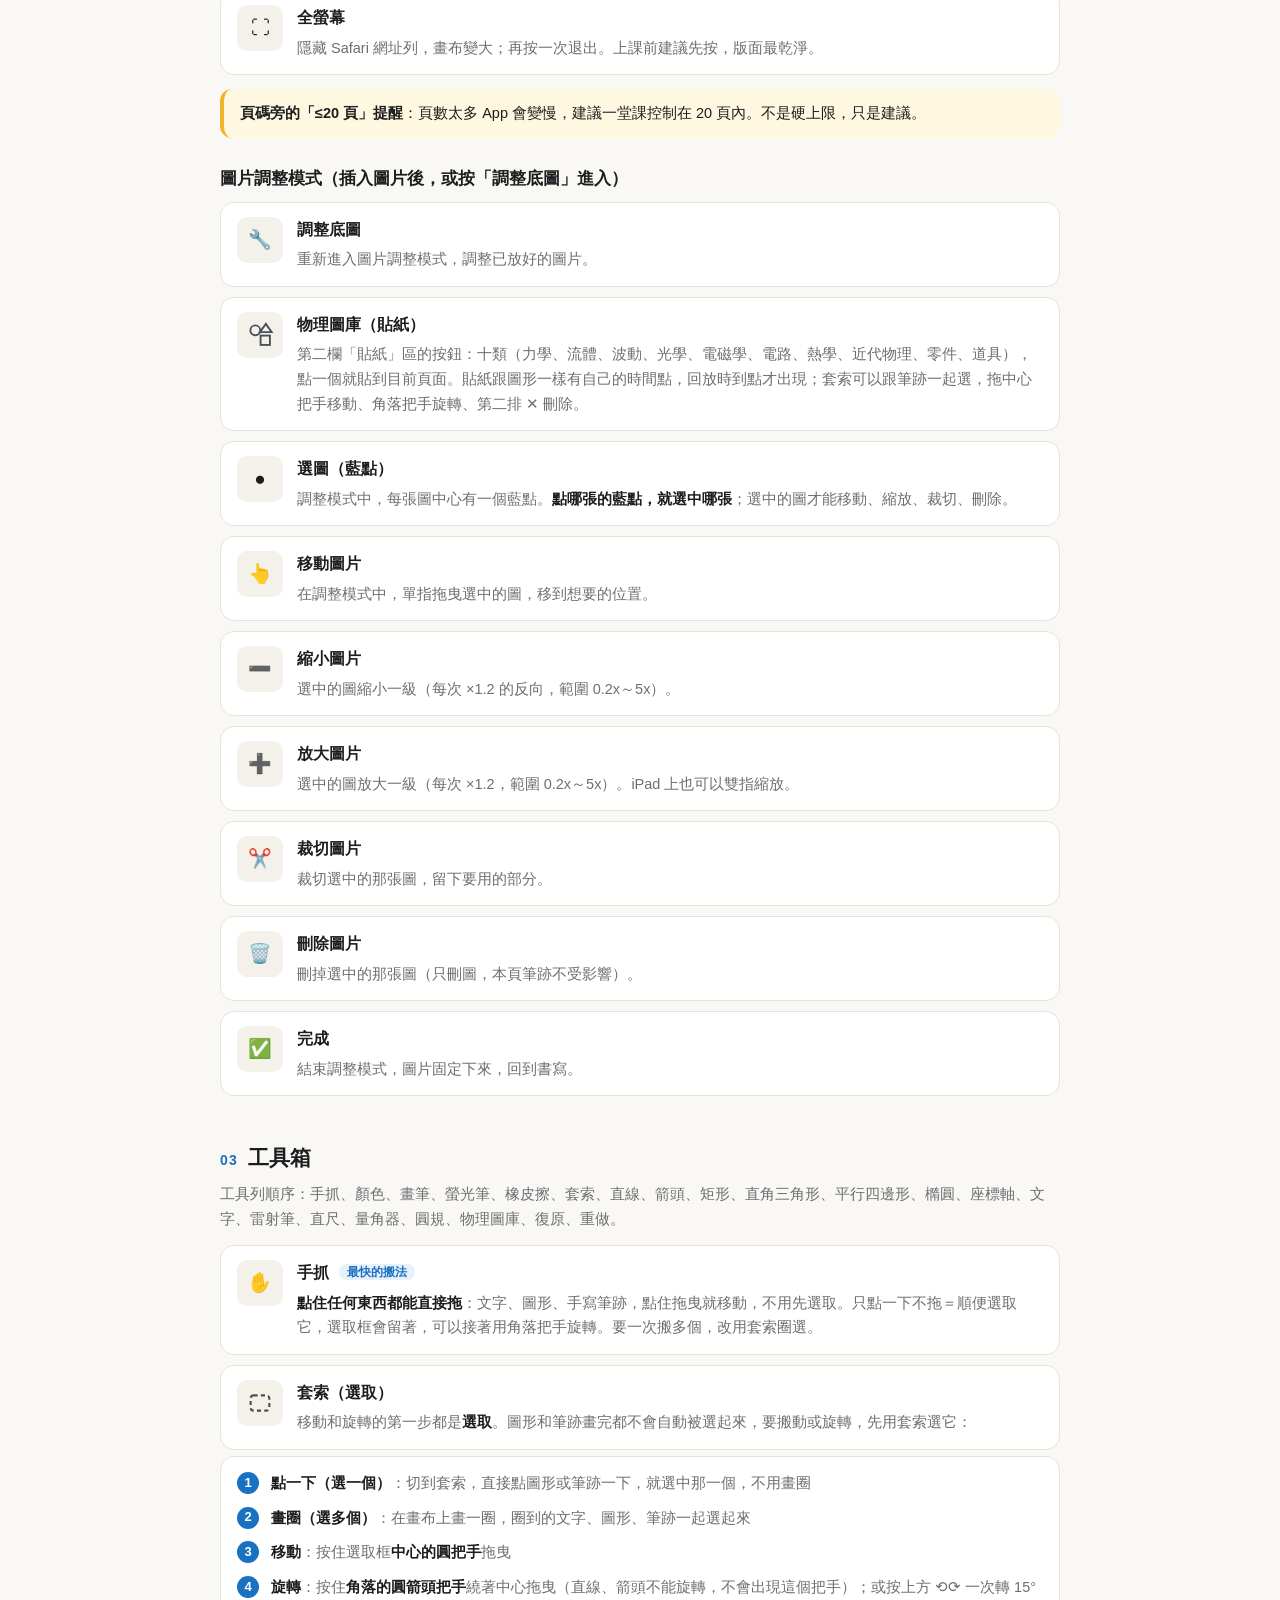
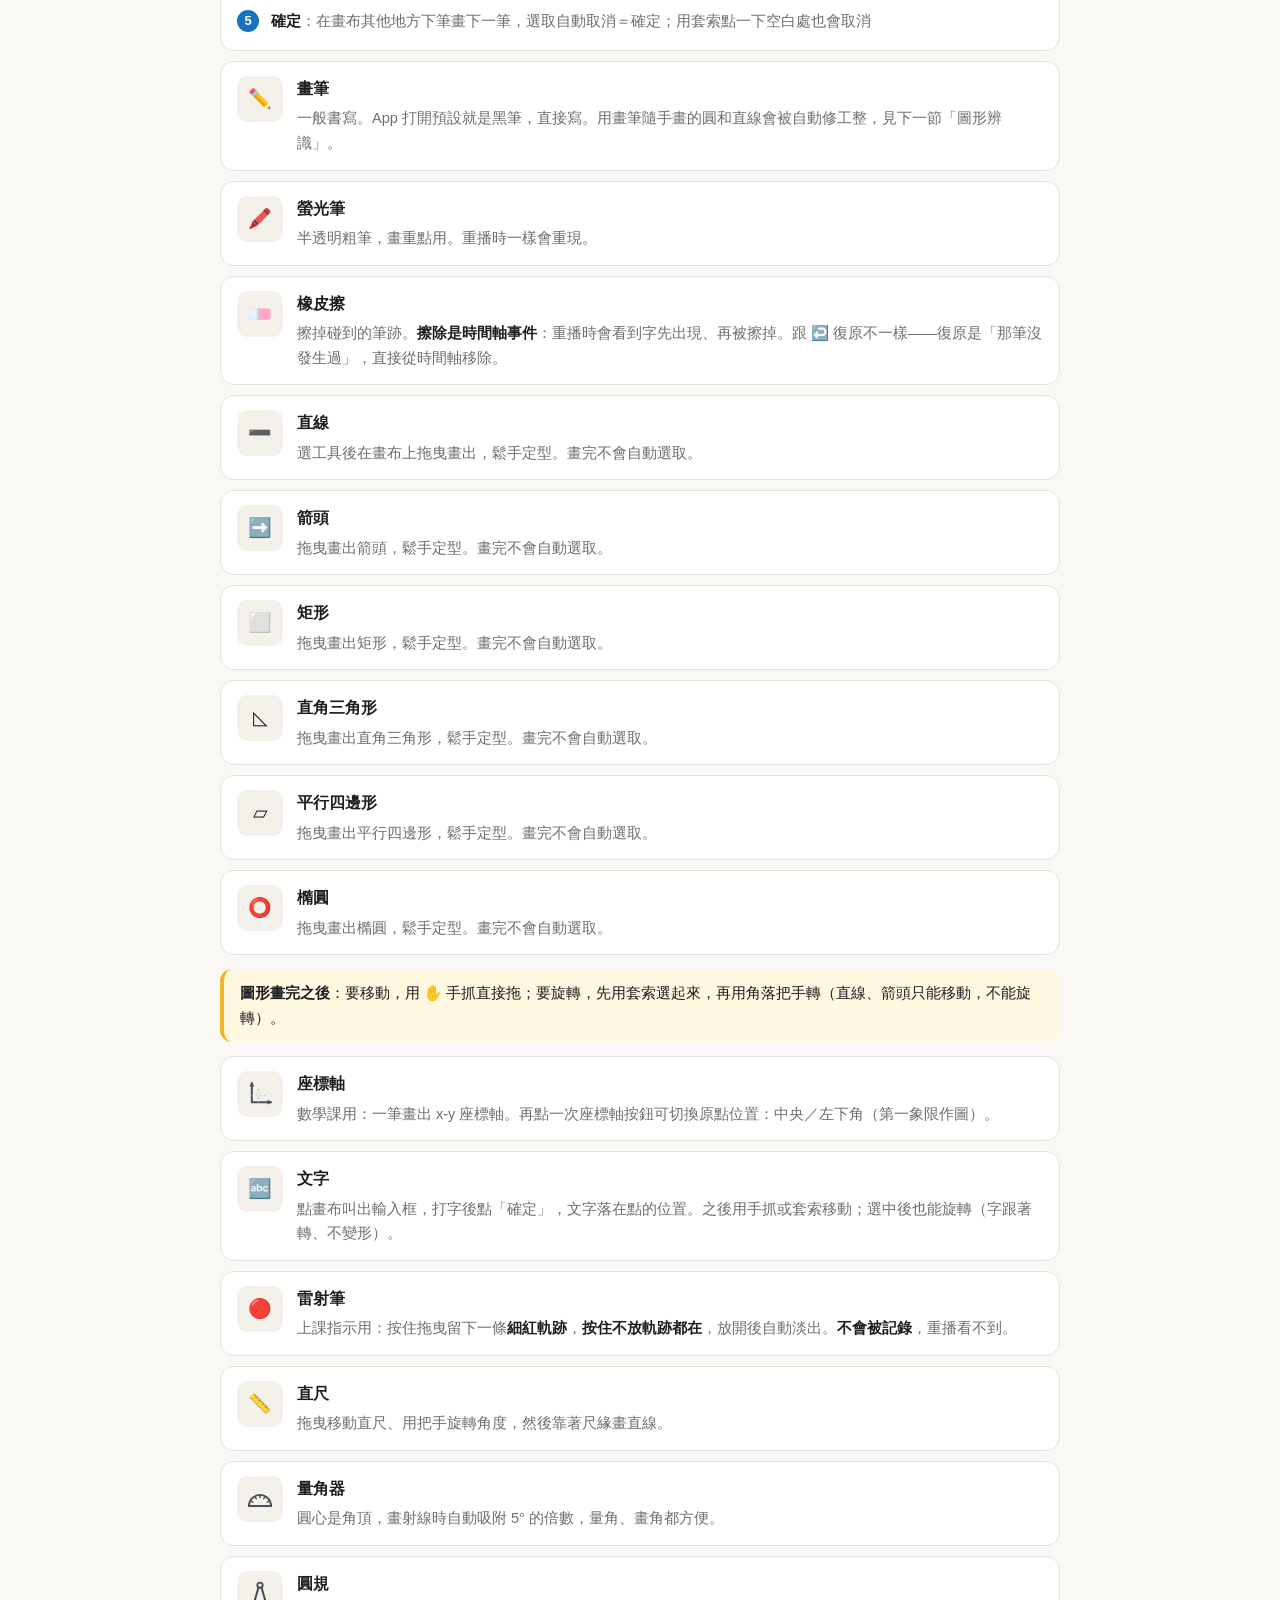
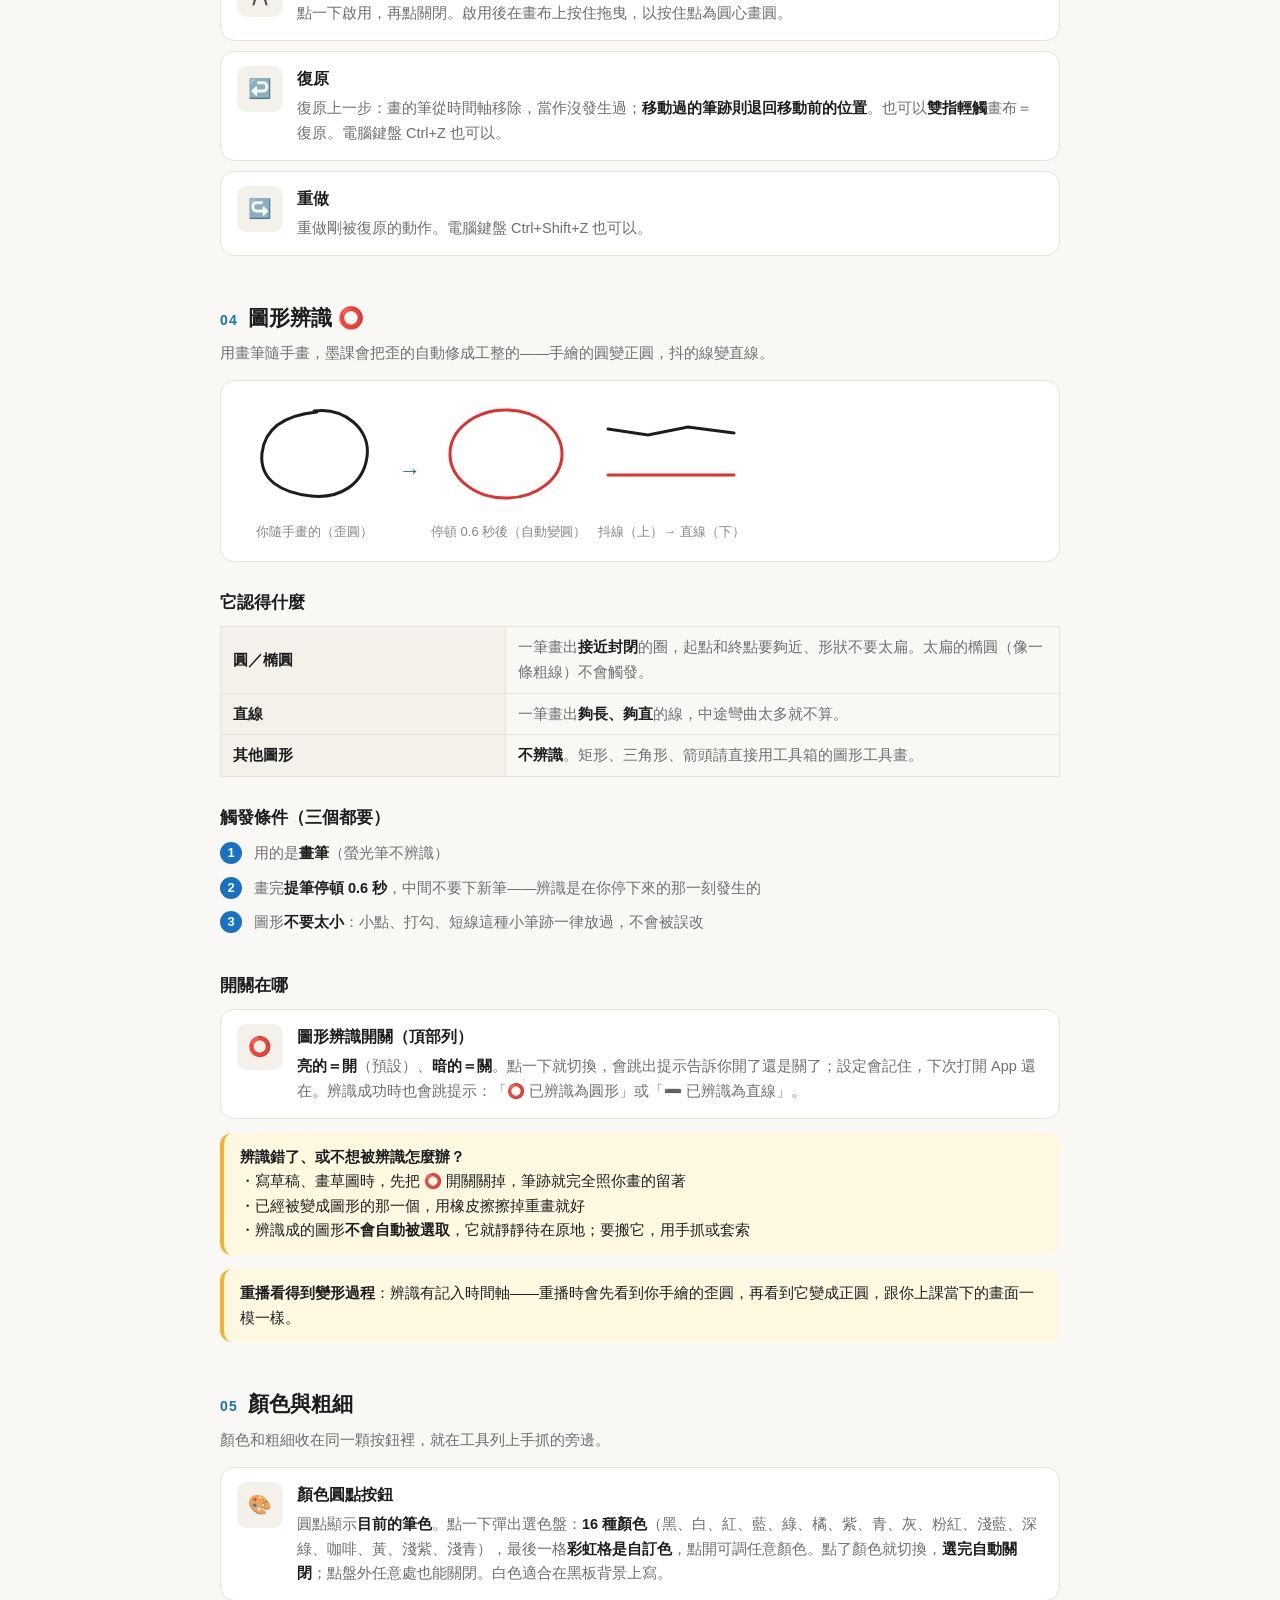
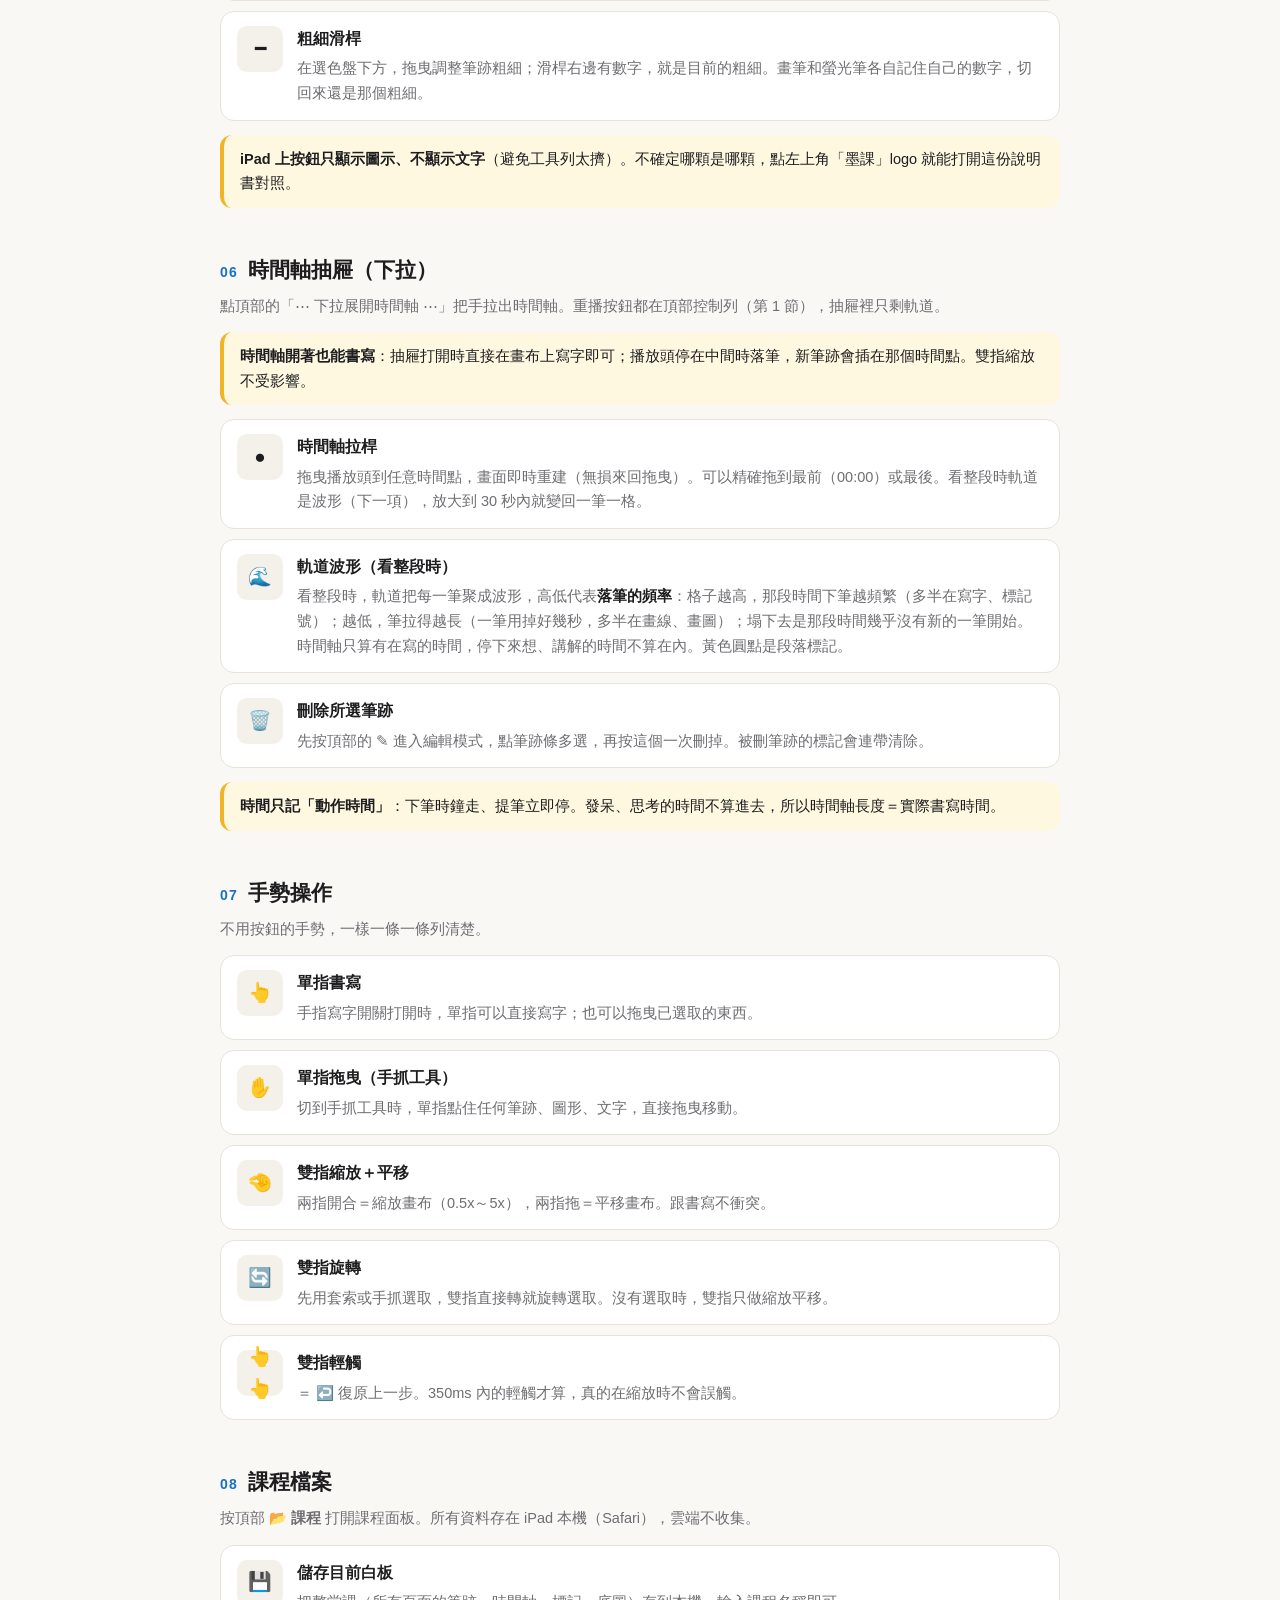
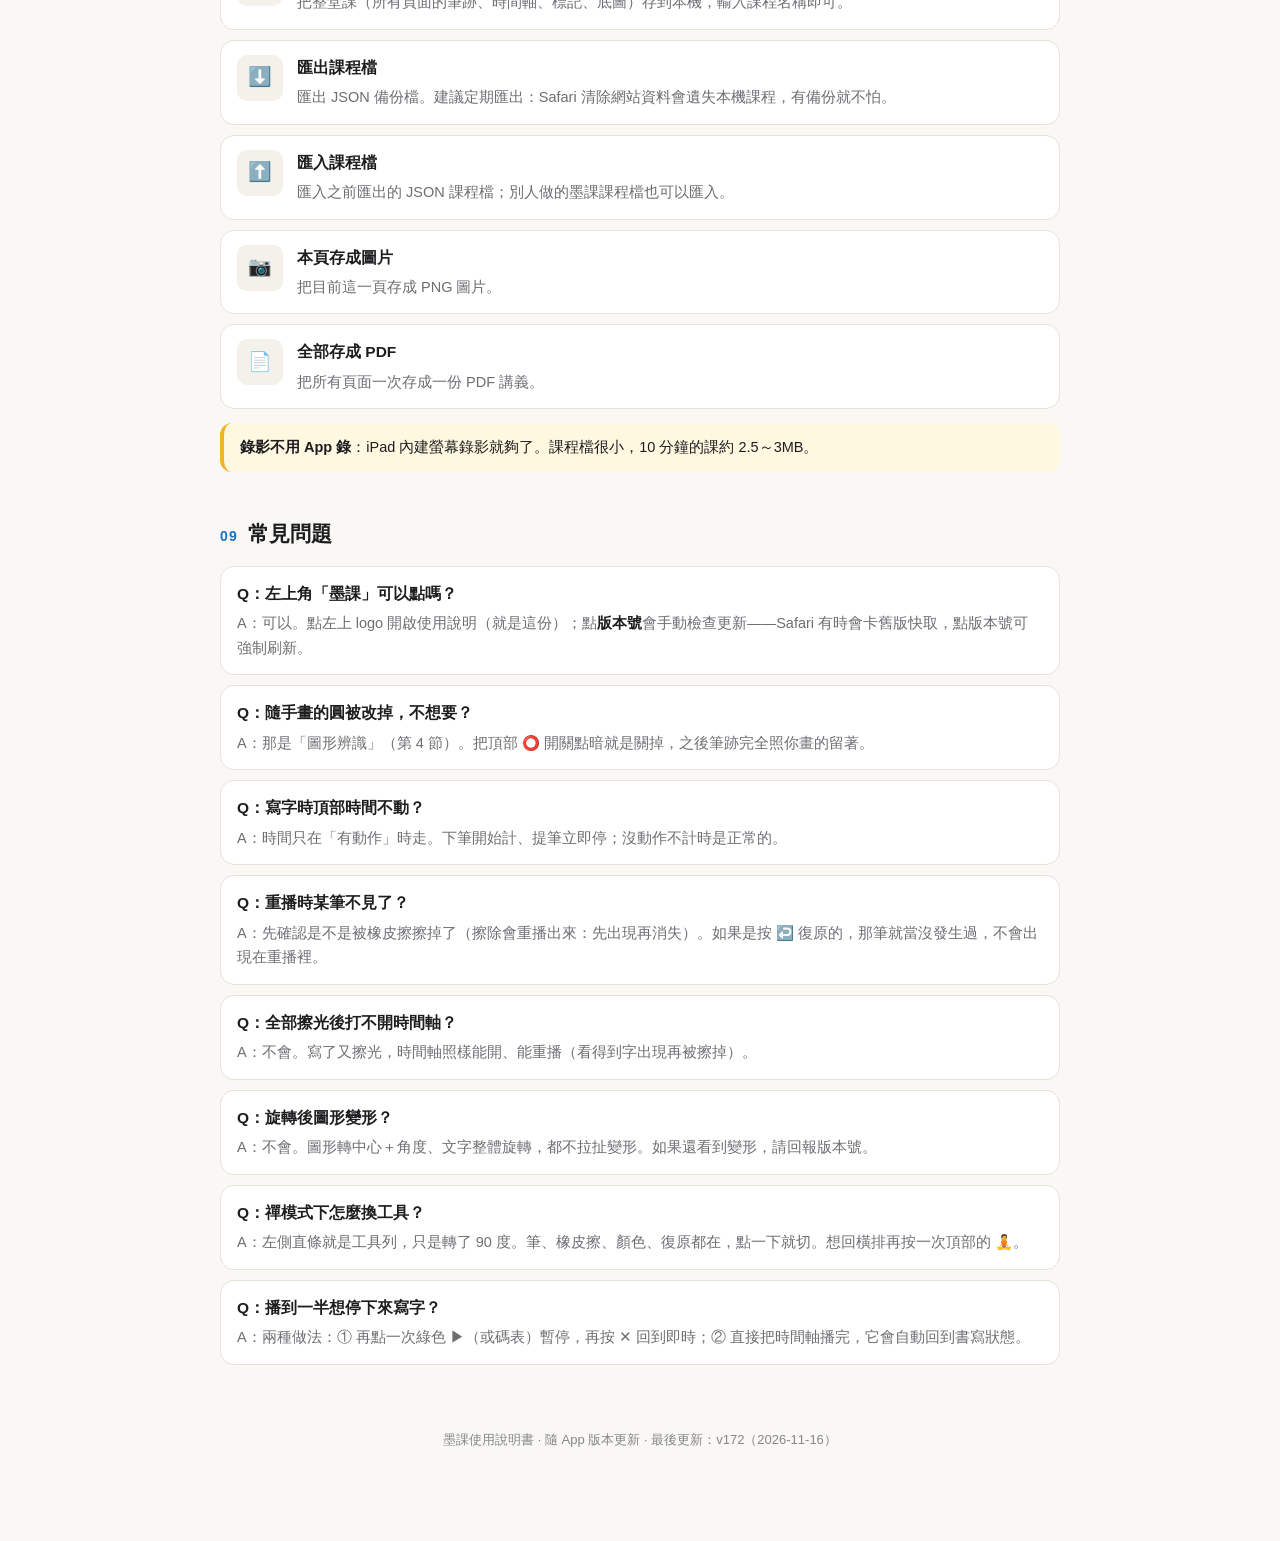
==== commit eaaf4a86: "v204: 圈選複製（Doceri 式複製貼上：複製鈕與 ✕ 同時機出現、整批複製走 _emit 新增路徑、單次 Ctrl+Z 整批退回、不複製段落標記）；背景改選單＋擴為 7 種（新增細方格、座標紙" ====
--- a/docs/manual.html
+++ b/docs/manual.html
@@ -153,7 +153,7 @@
 
 <div class="item"><div class="ic">🗑️</div><div class="bd"><div class="nm">刪除本頁</div><p>刪除目前這一頁（含筆跡、標記、時間軸）。有確認框，不會誤觸。</p></div></div>
 
-<div class="item"><div class="ic">🎨</div><div class="bd"><div class="nm">背景</div><p>白板／黑板／方格／橫線，點一下循環切換。</p></div></div>
+<div class="item"><div class="ic">🎨</div><div class="bd"><div class="nm">背景</div><p>點一下打開選單，七種背景點了就換：白板、黑板、方格、細方格、橫線、座標紙、五線譜。</p></div></div>
 
 <div class="item"><div class="ic">🖼️</div><div class="bd"><div class="nm">圖片</div><p>從相簿選一張圖放進本頁（例如講義照片）。一頁可以放多張、疊放，後放的在上層。放好後自動進入調整模式（見下方「圖片調整模式」）。</p></div></div>
 
@@ -165,6 +165,8 @@
 
 <div class="item"><div class="ic">⟳</div><div class="bd"><div class="nm">順時針旋轉</div><p>先用套索或手抓<b>選取</b>，再按一下，選取的東西順時針轉 15°。</p></div></div>
 <div class="item"><div class="ic">✕</div><div class="bd"><div class="nm">刪除選取</div><p>選好筆跡後，第二排工具列的套索旁邊會出現紅色 ✕ 刪除鈕，按下去直接刪掉選中的筆跡（後面的筆自動往前補位）。電腦鍵盤按 Delete 也可以刪。</p></div></div>
+
+<div class="item"><div class="ic">⧉</div><div class="bd"><div class="nm">複製選取</div><p>選好筆跡後，套索旁邊會出現複製鈕，按下去把選中的筆跡複製一份（位置稍微錯開），複製的那份會被選起來，直接拖到想要的位置。按復原可整批退掉複製。</p></div></div>
 
 <div class="tip"><b>旋轉的其他做法</b>：按住選取框<b>角落的圓箭頭把手</b>繞著中心拖曳，要轉多少就轉多少；或雙指直接轉。文字、圖形、筆跡都會轉且<b>不變形</b>；<b>直線和箭頭不能旋轉</b>。旋轉會記入時間軸，重播看得到。</div>
 
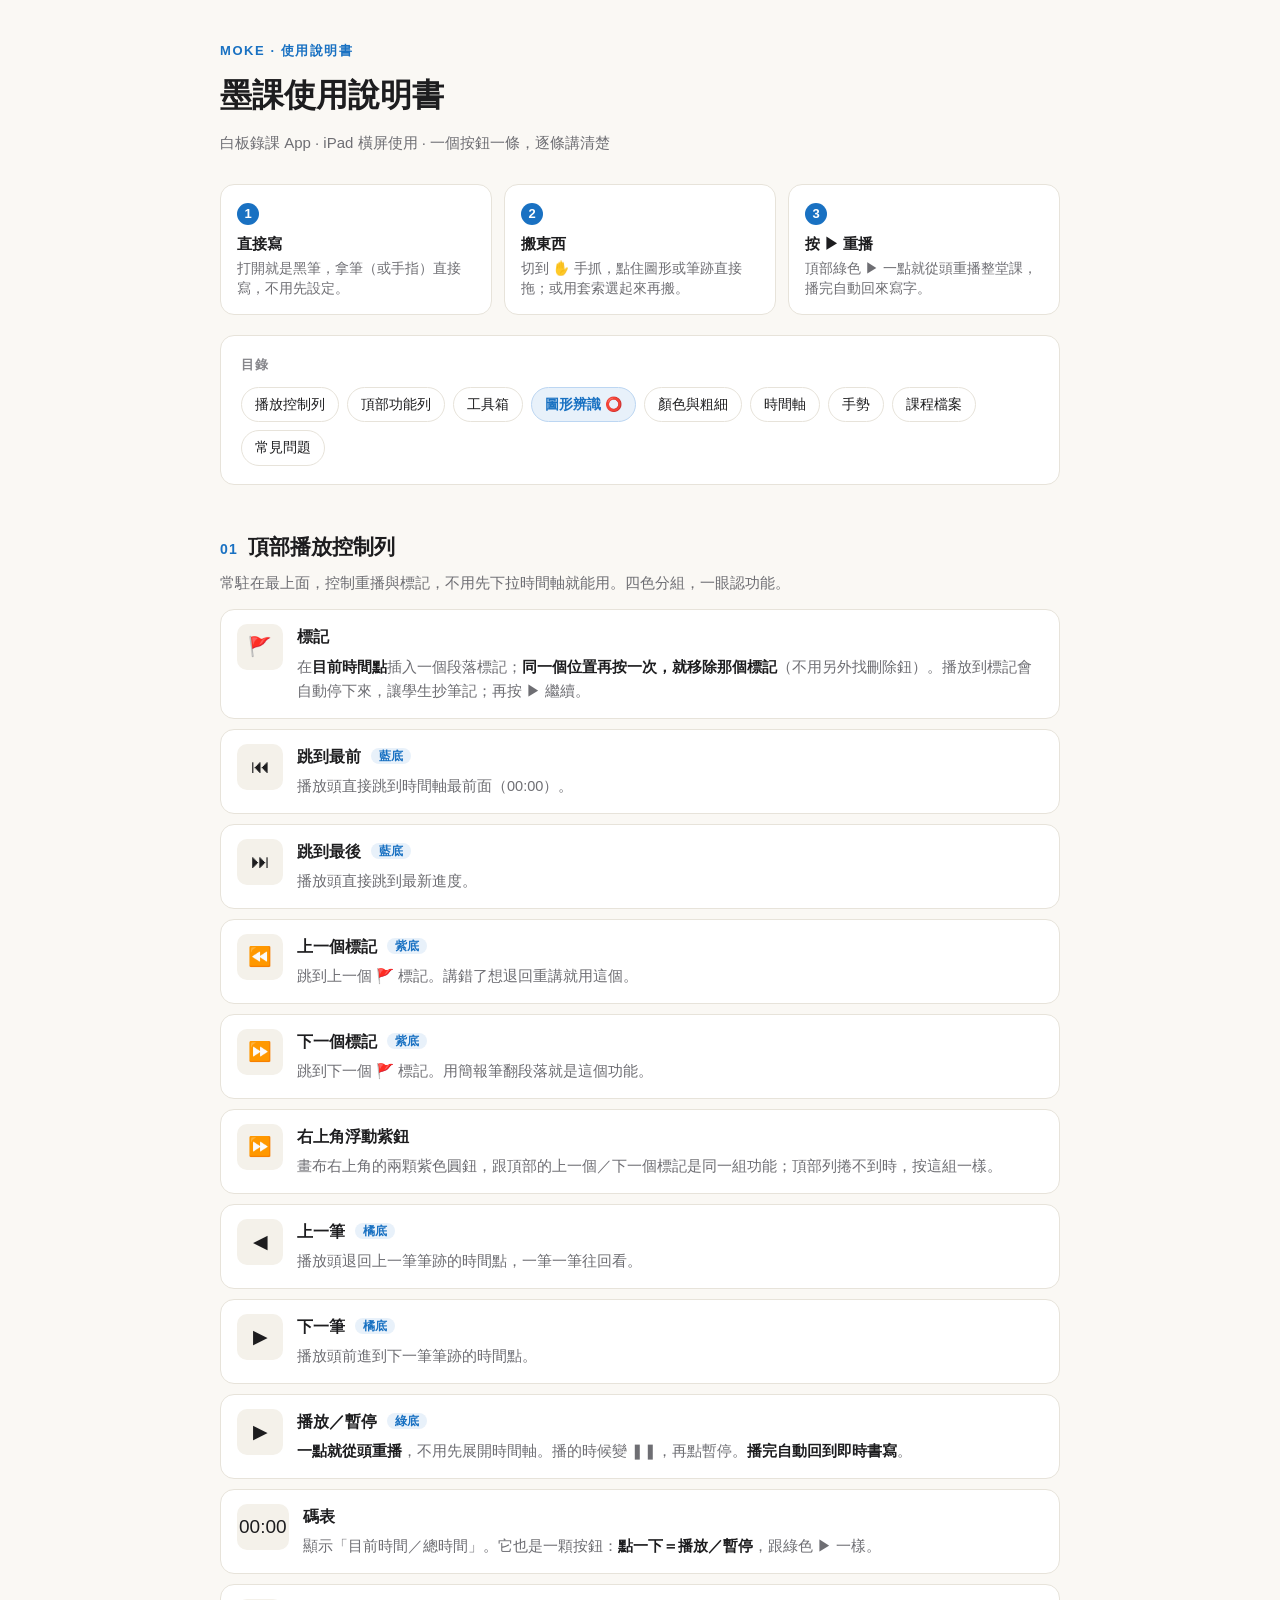
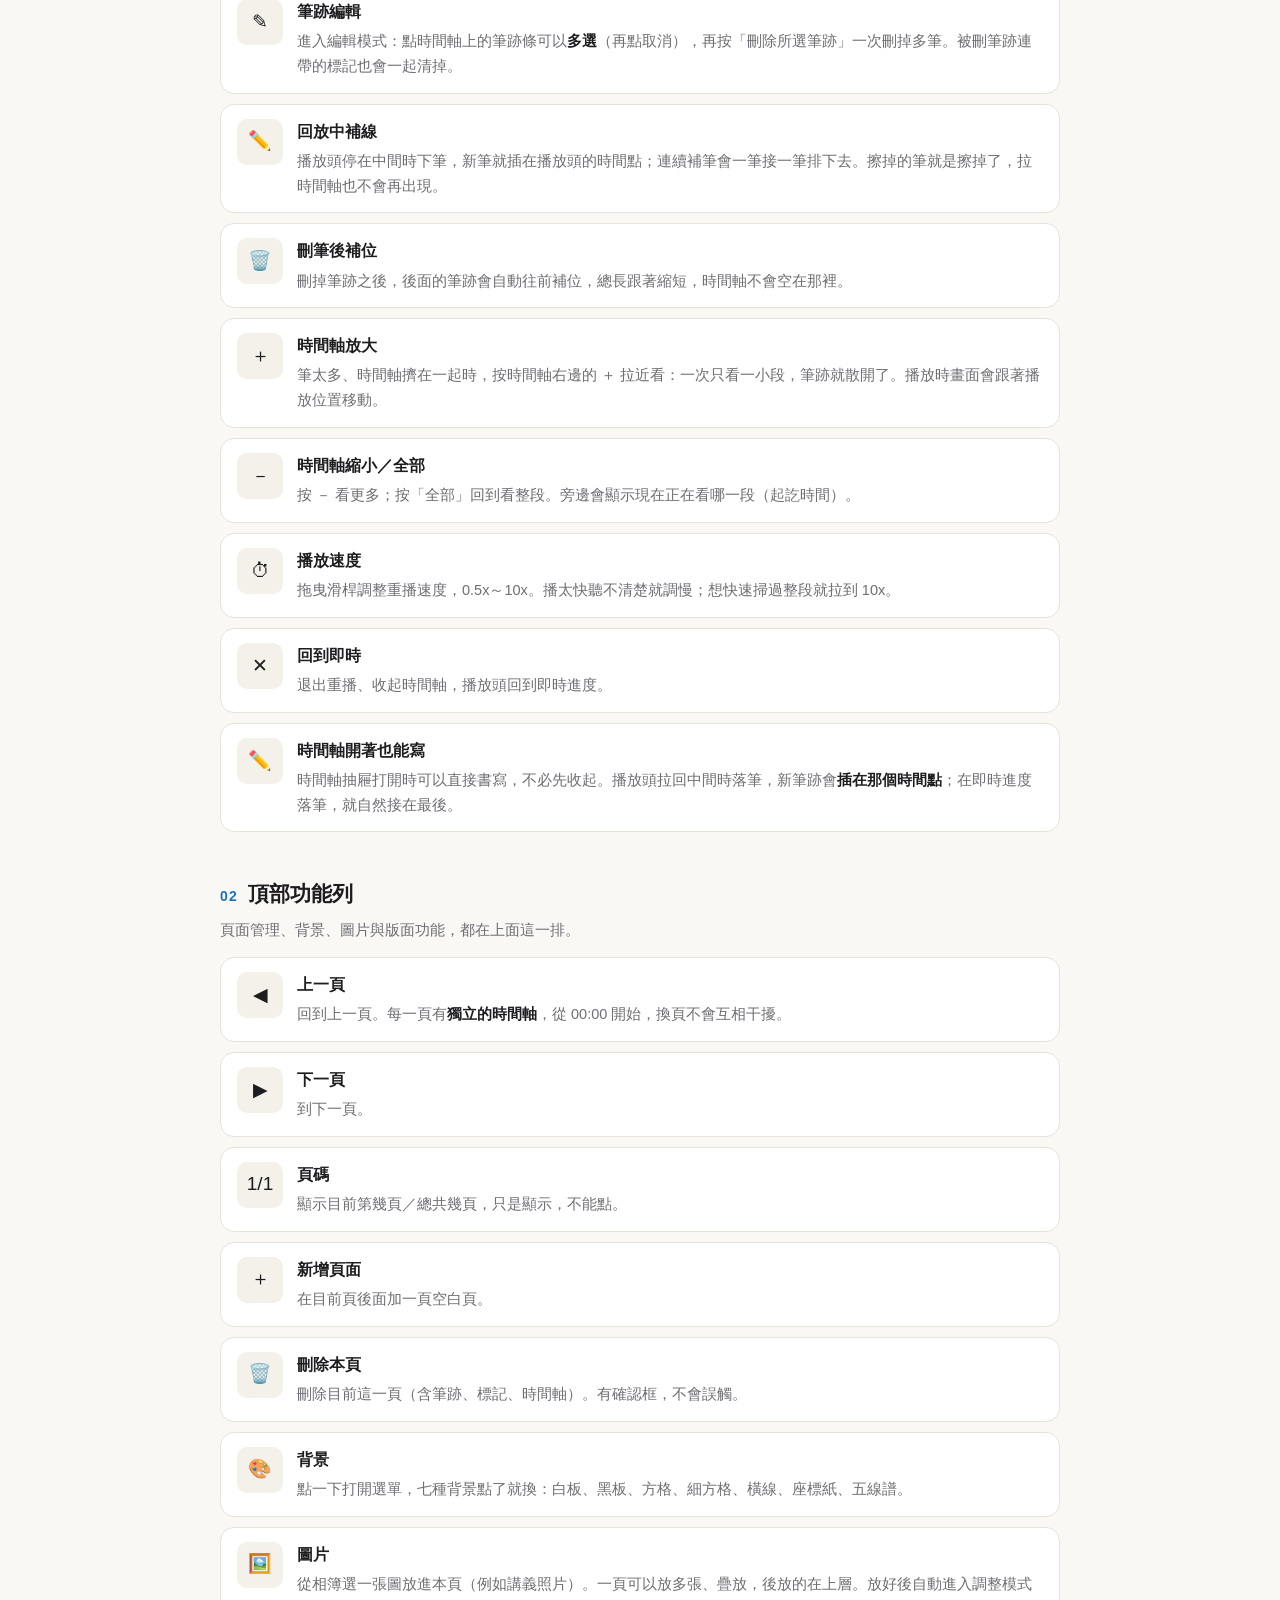
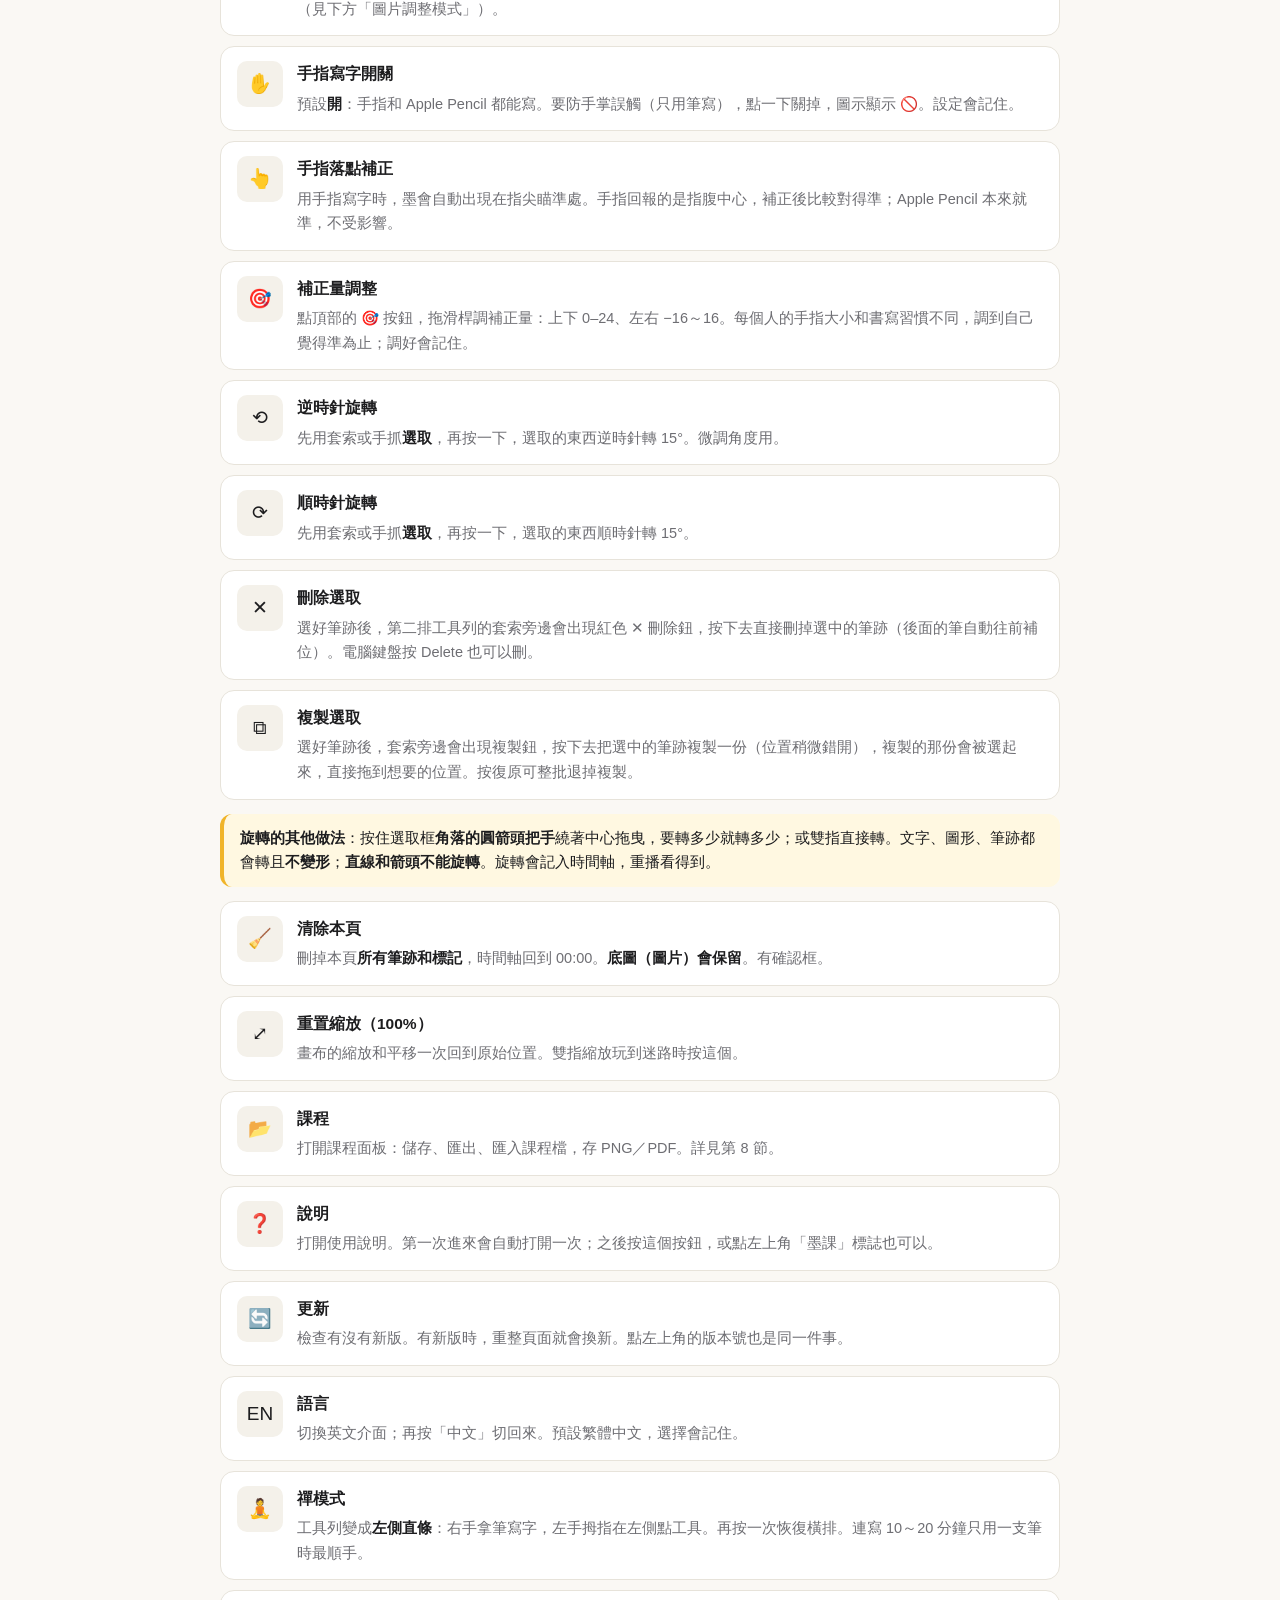
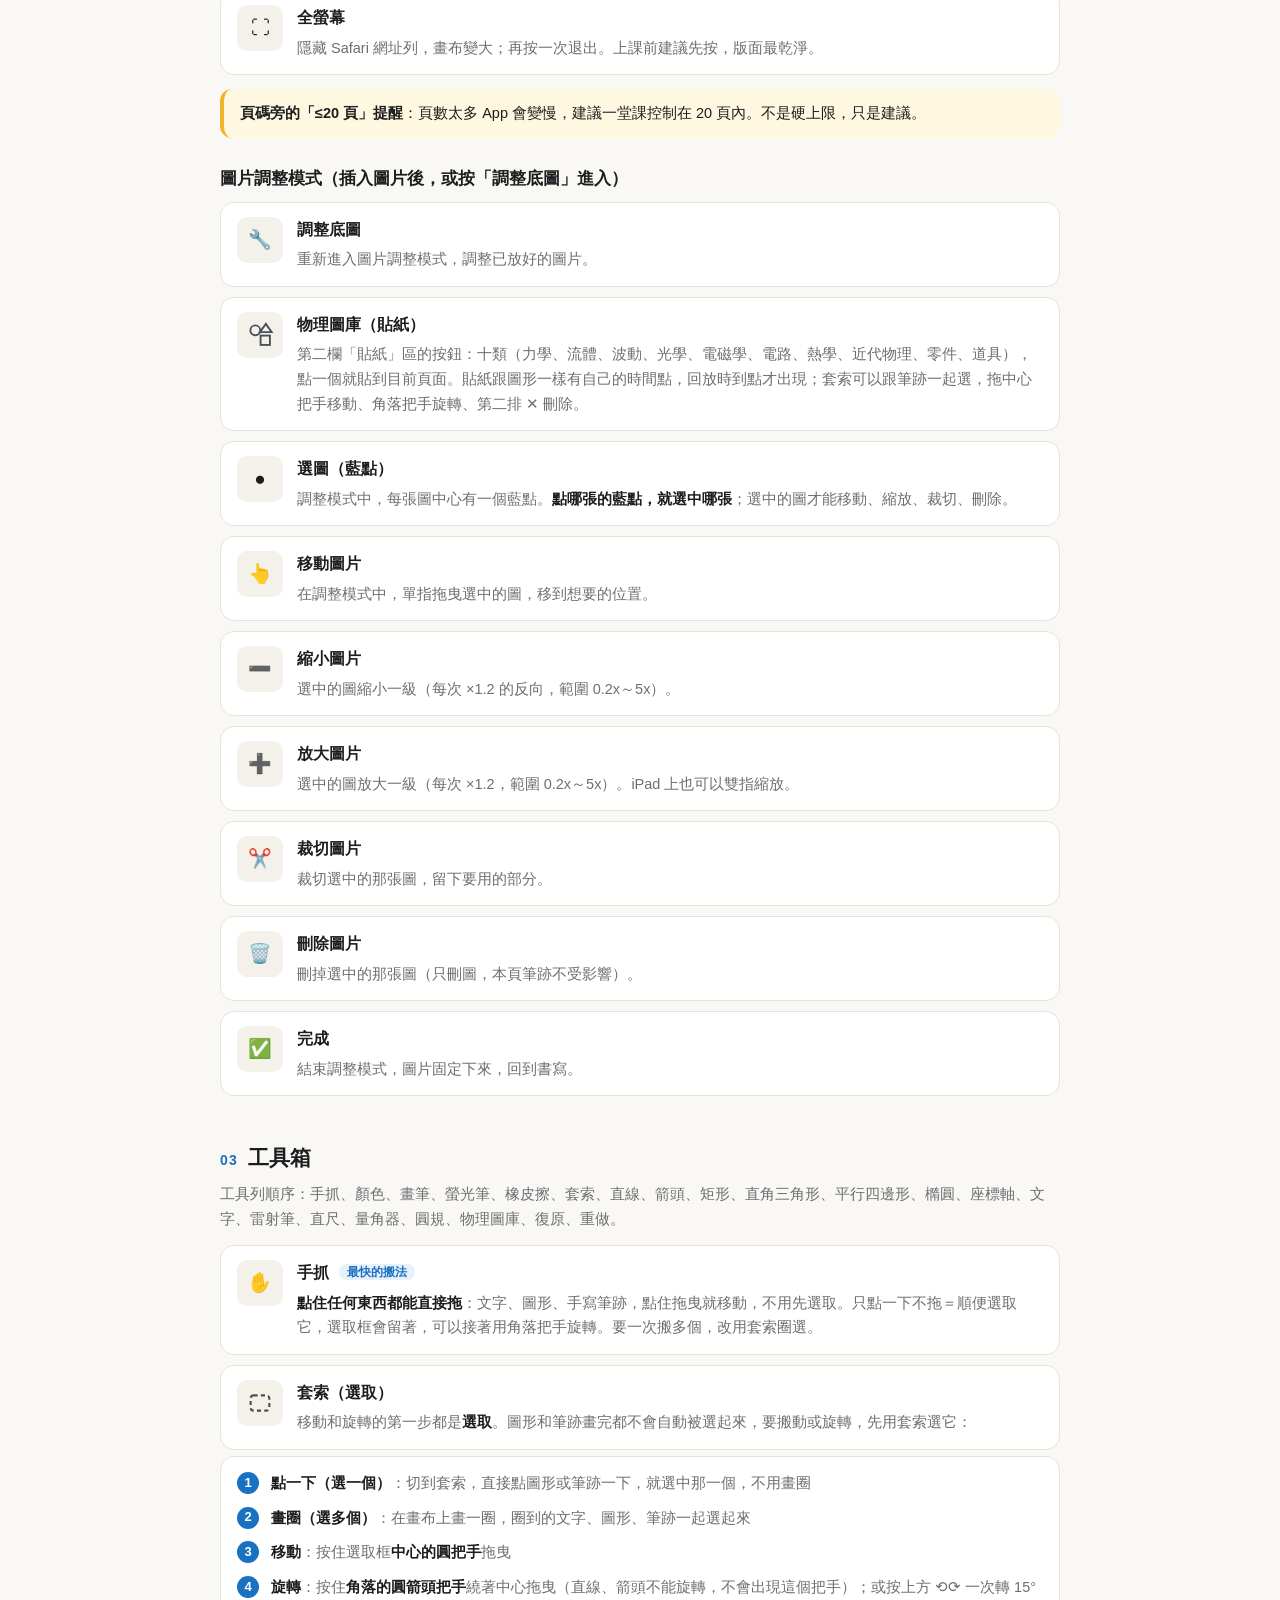
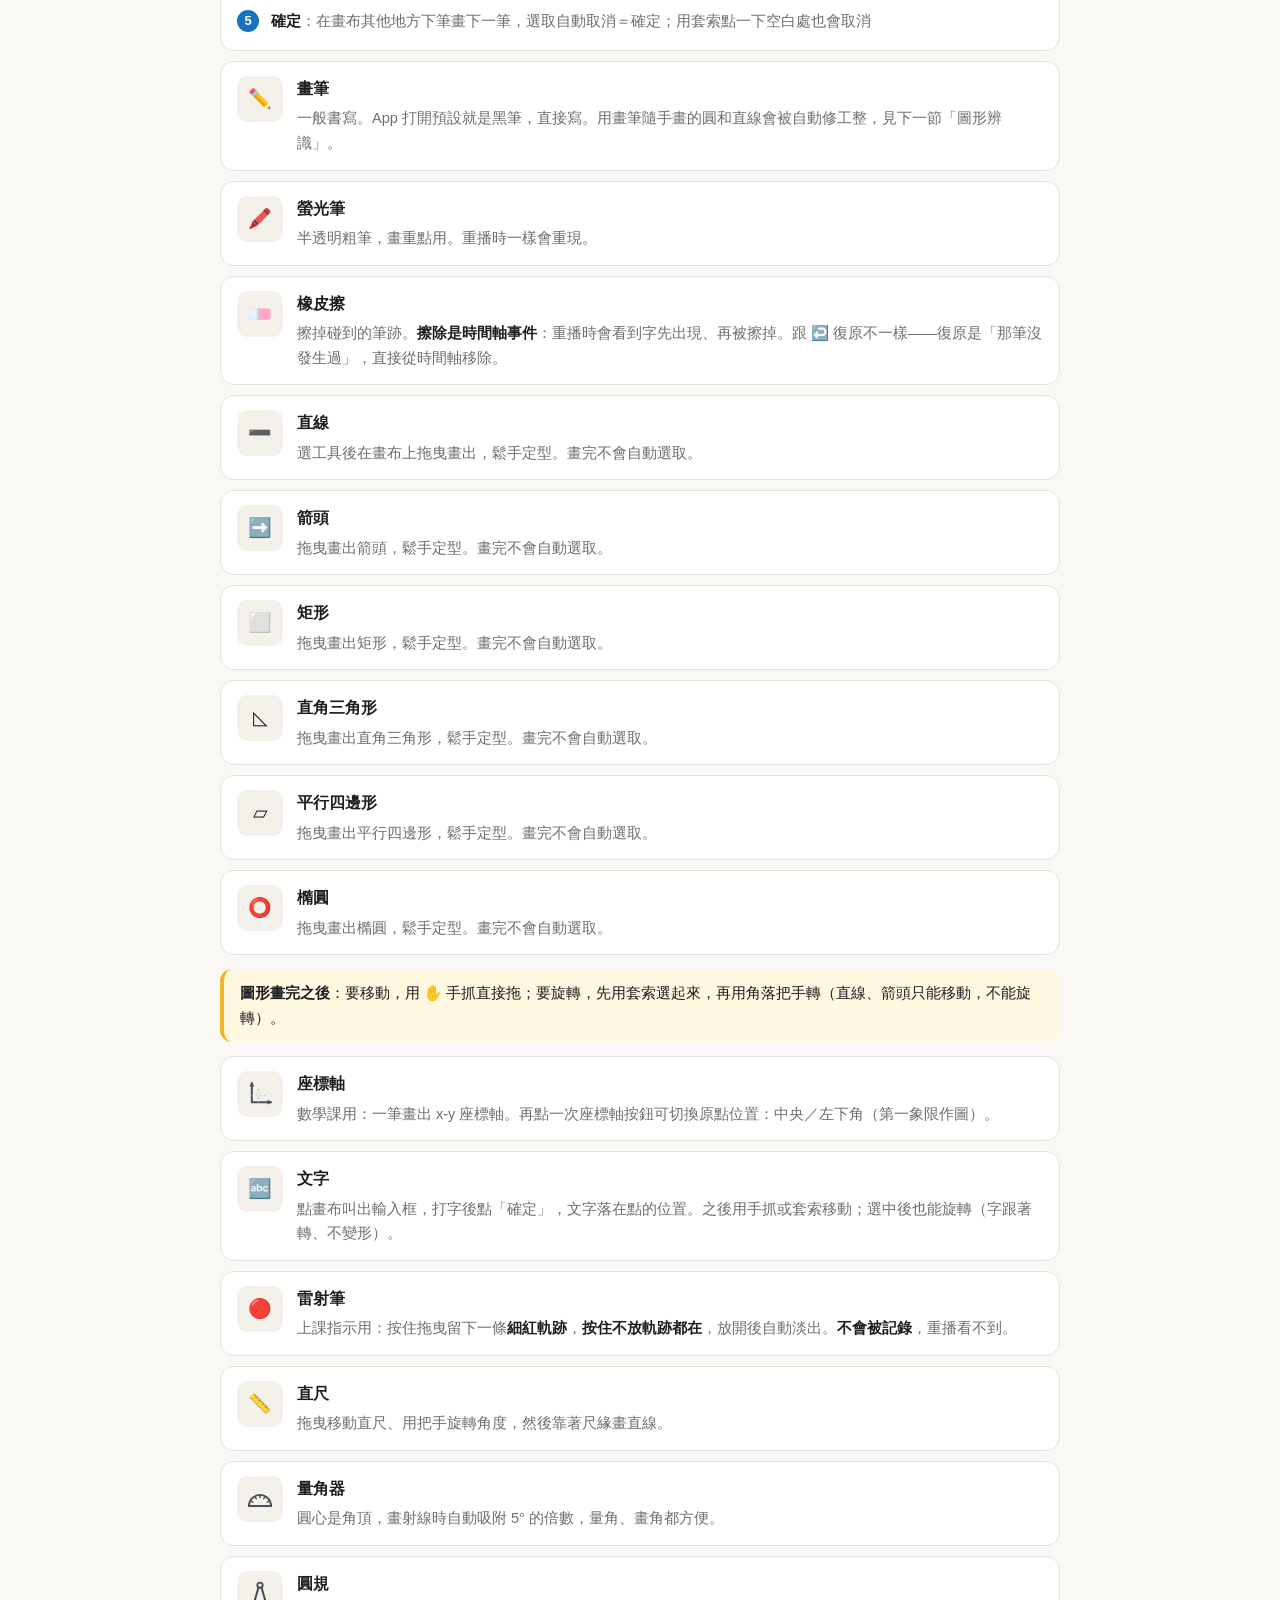
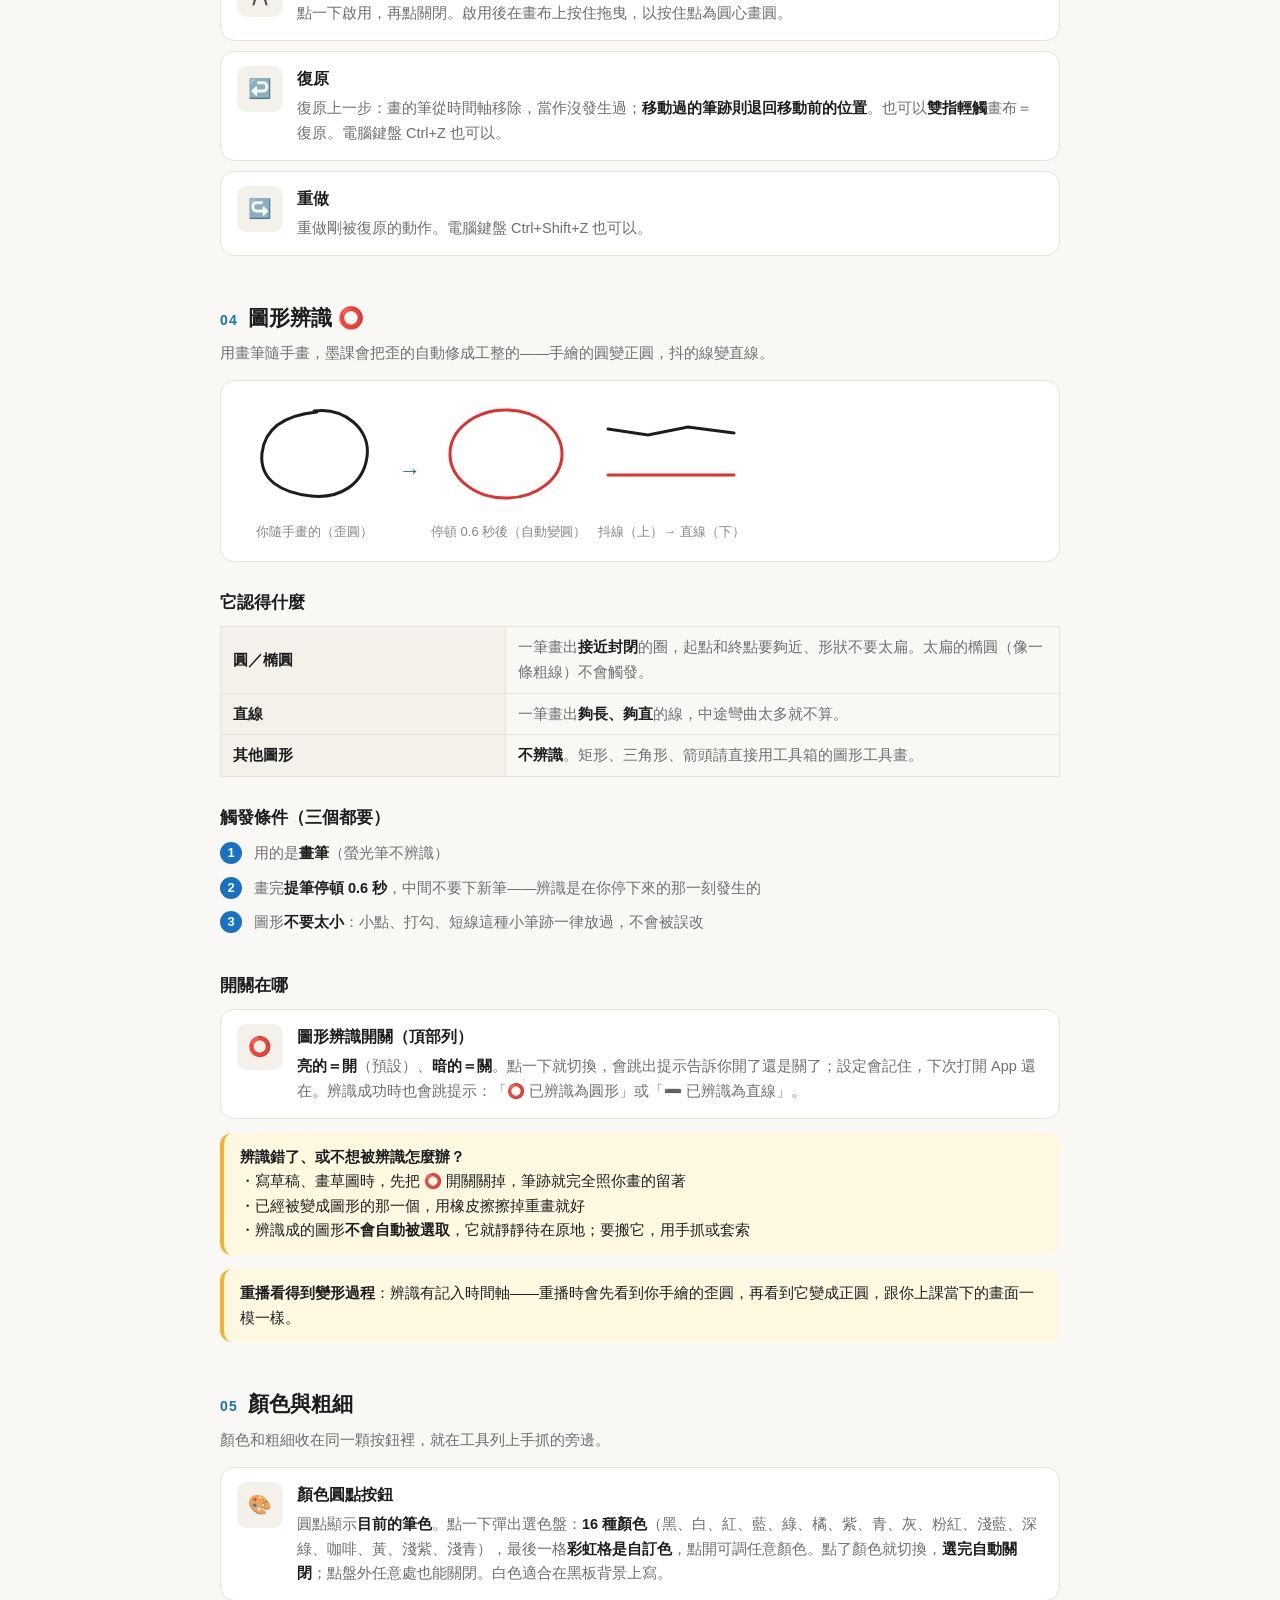
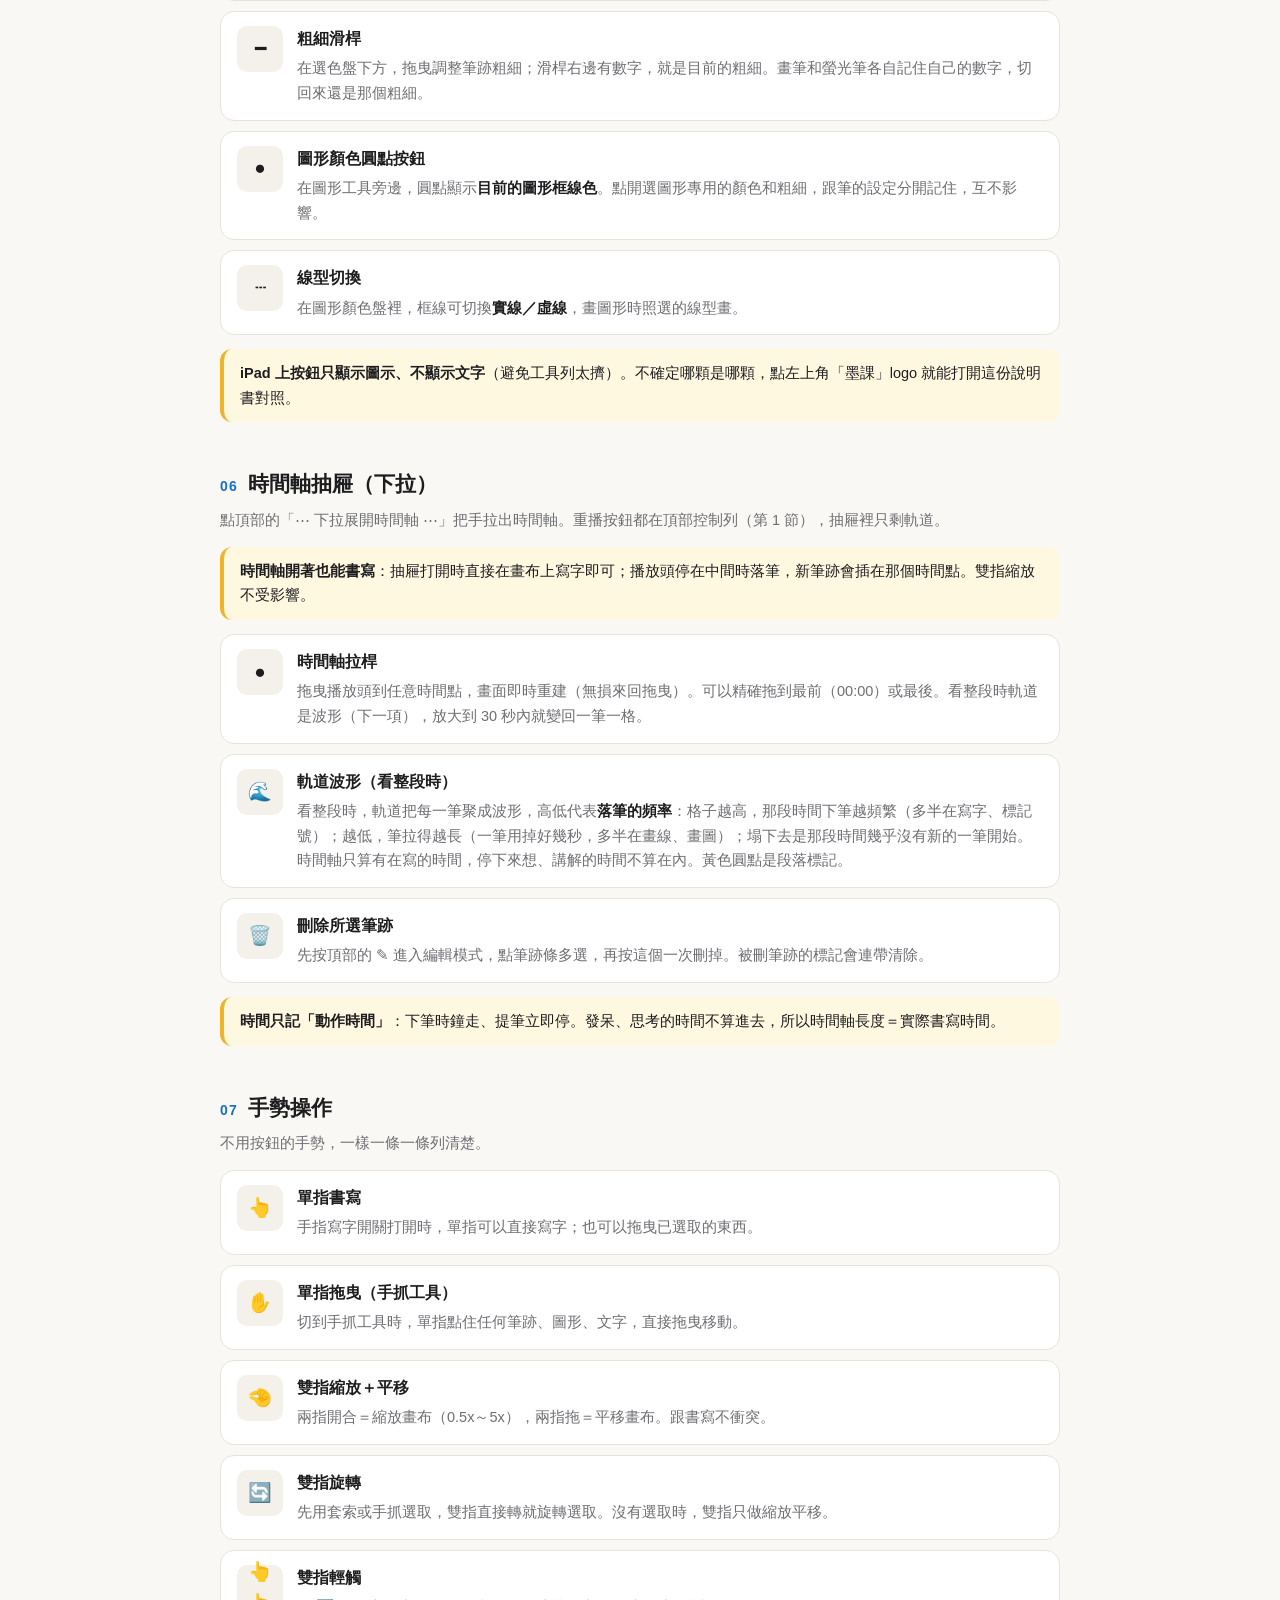
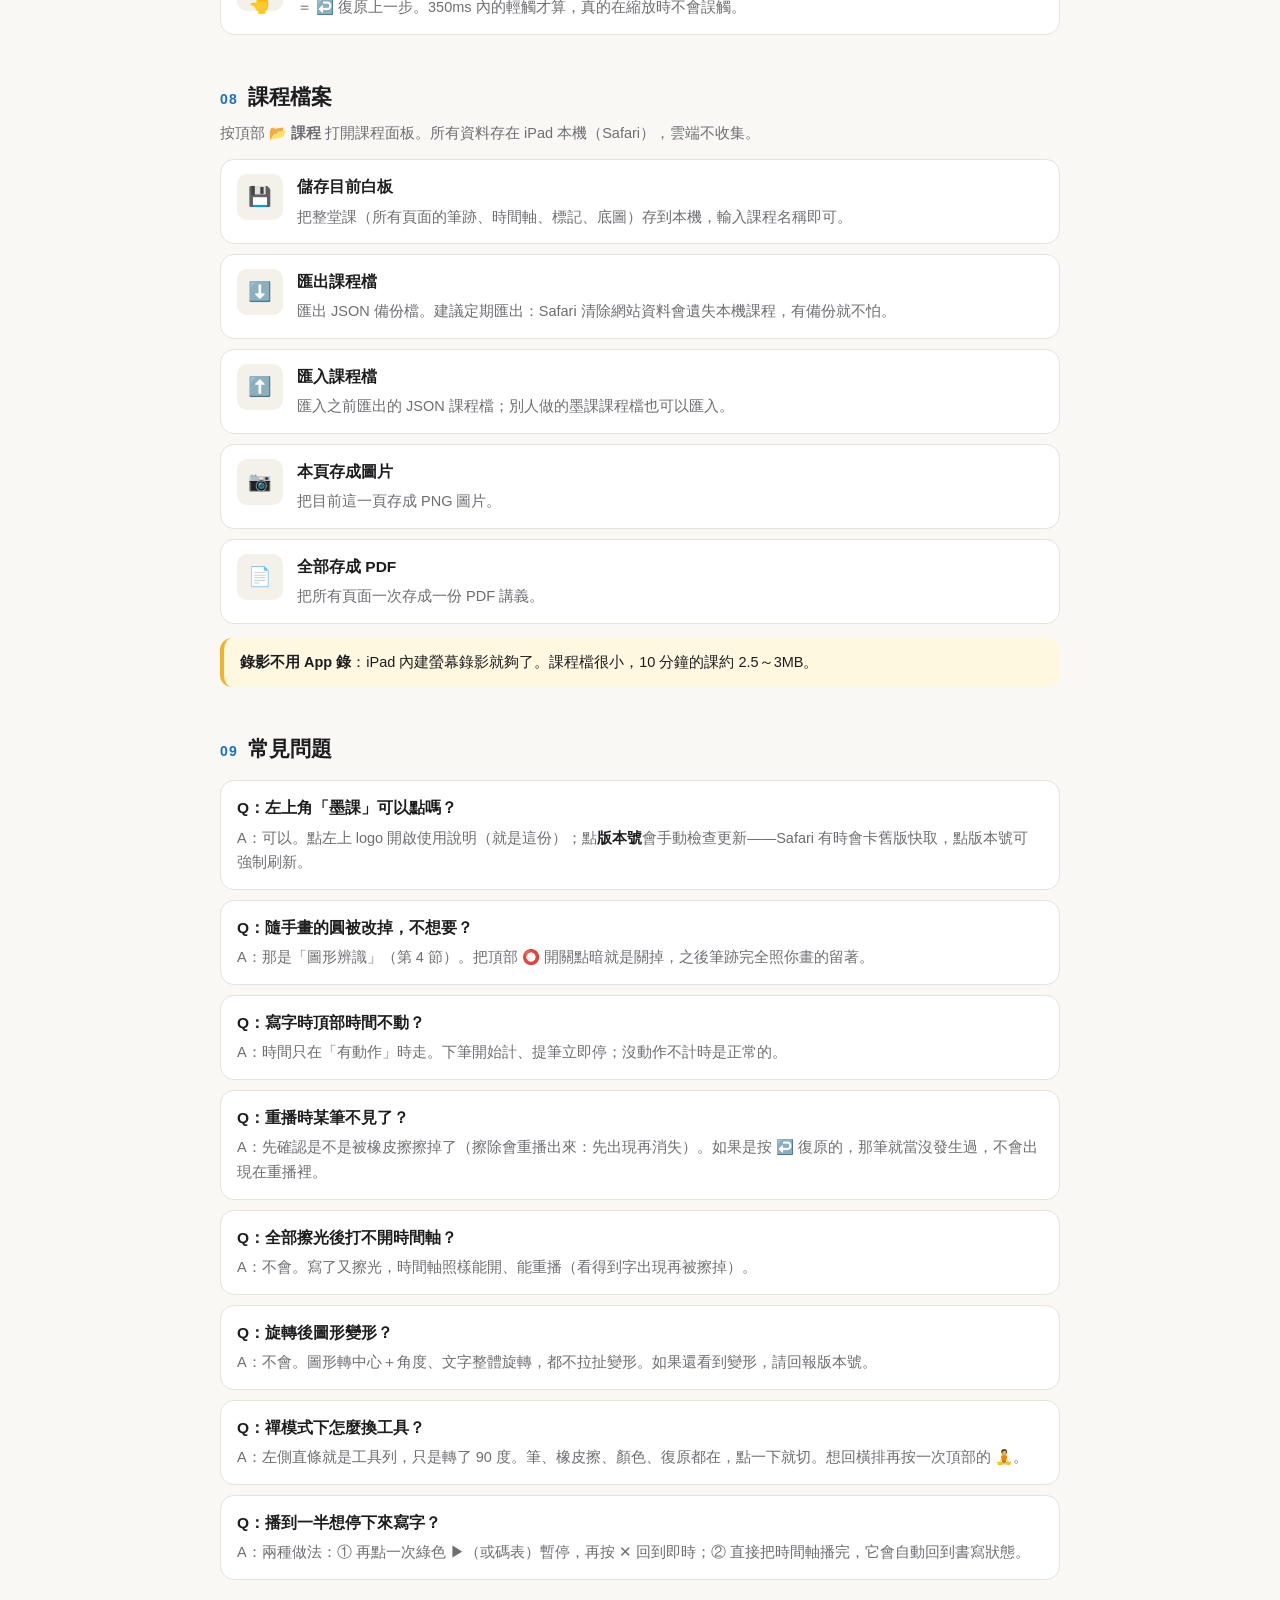
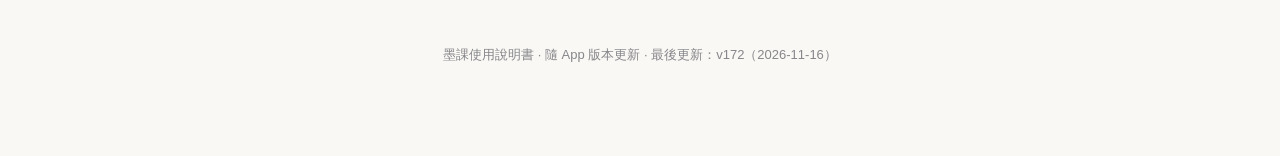
==== commit 453f63b3: "v210: shape tools independent color/width/line-style (shape settings popover, short-dash stroke.dash" ====
--- a/docs/manual.html
+++ b/docs/manual.html
@@ -323,6 +323,10 @@
 
 <div class="item"><div class="ic">━</div><div class="bd"><div class="nm">粗細滑桿</div><p>在選色盤下方，拖曳調整筆跡粗細；滑桿右邊有數字，就是目前的粗細。畫筆和螢光筆各自記住自己的數字，切回來還是那個粗細。</p></div></div>
 
+<div class="item"><div class="ic">●</div><div class="bd"><div class="nm">圖形顏色圓點按鈕</div><p>在圖形工具旁邊，圓點顯示<b>目前的圖形框線色</b>。點開選圖形專用的顏色和粗細，跟筆的設定分開記住，互不影響。</p></div></div>
+
+<div class="item"><div class="ic">┄</div><div class="bd"><div class="nm">線型切換</div><p>在圖形顏色盤裡，框線可切換<b>實線／虛線</b>，畫圖形時照選的線型畫。</p></div></div>
+
 <div class="tip"><b>iPad 上按鈕只顯示圖示、不顯示文字</b>（避免工具列太擠）。不確定哪顆是哪顆，點左上角「墨課」logo 就能打開這份說明書對照。</div>
 
 </section>
